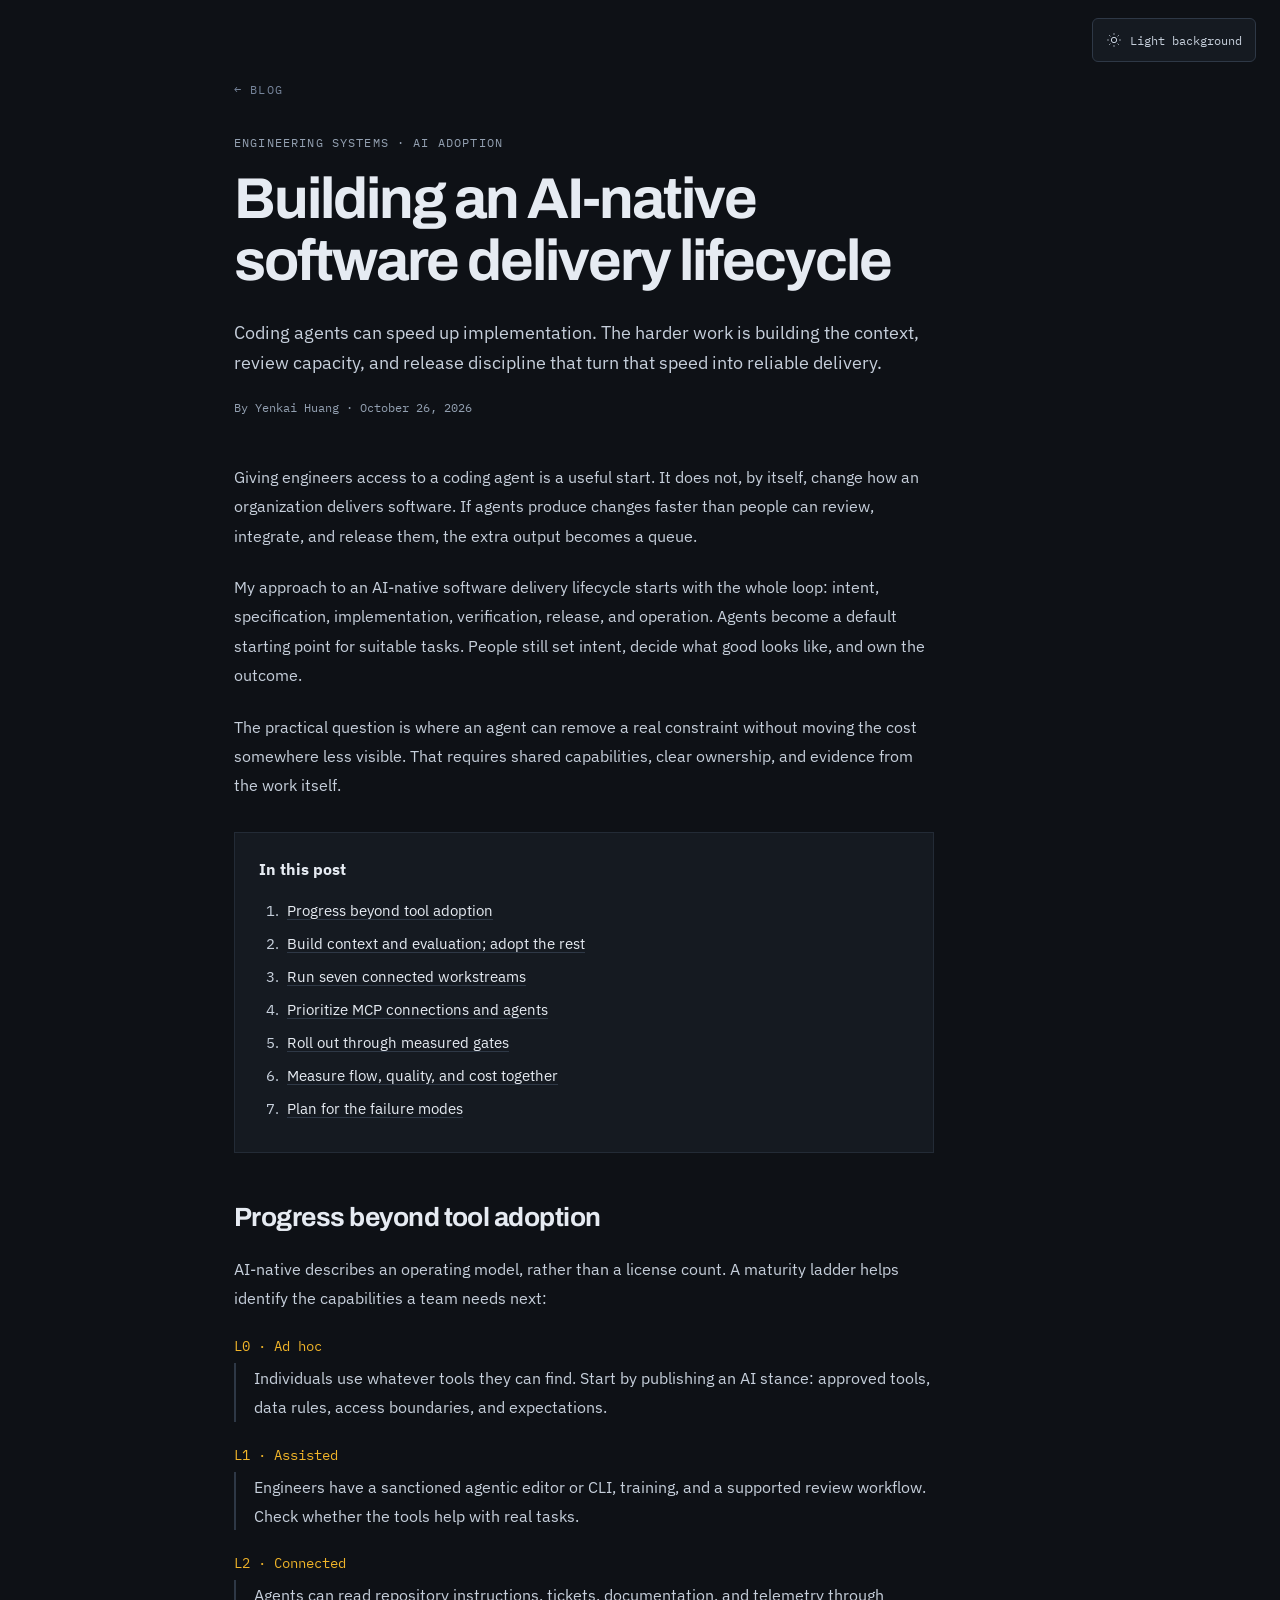
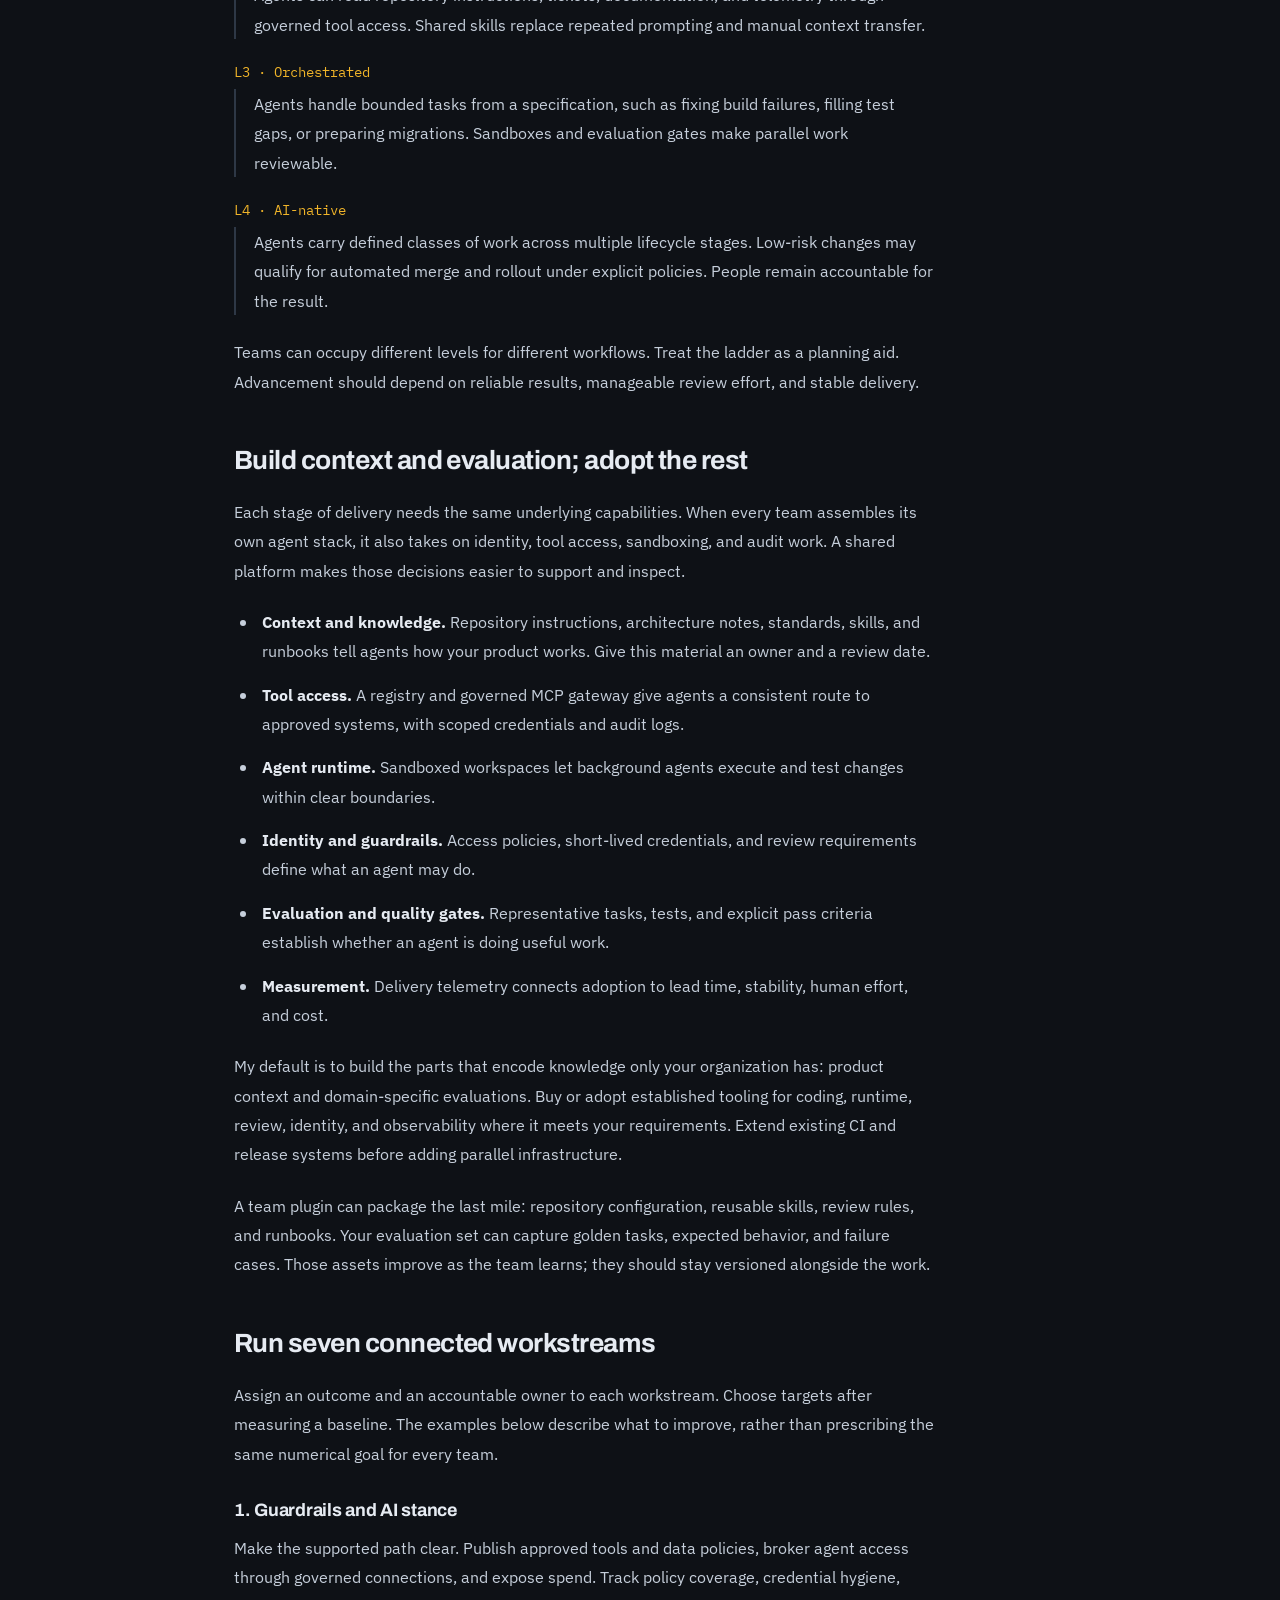
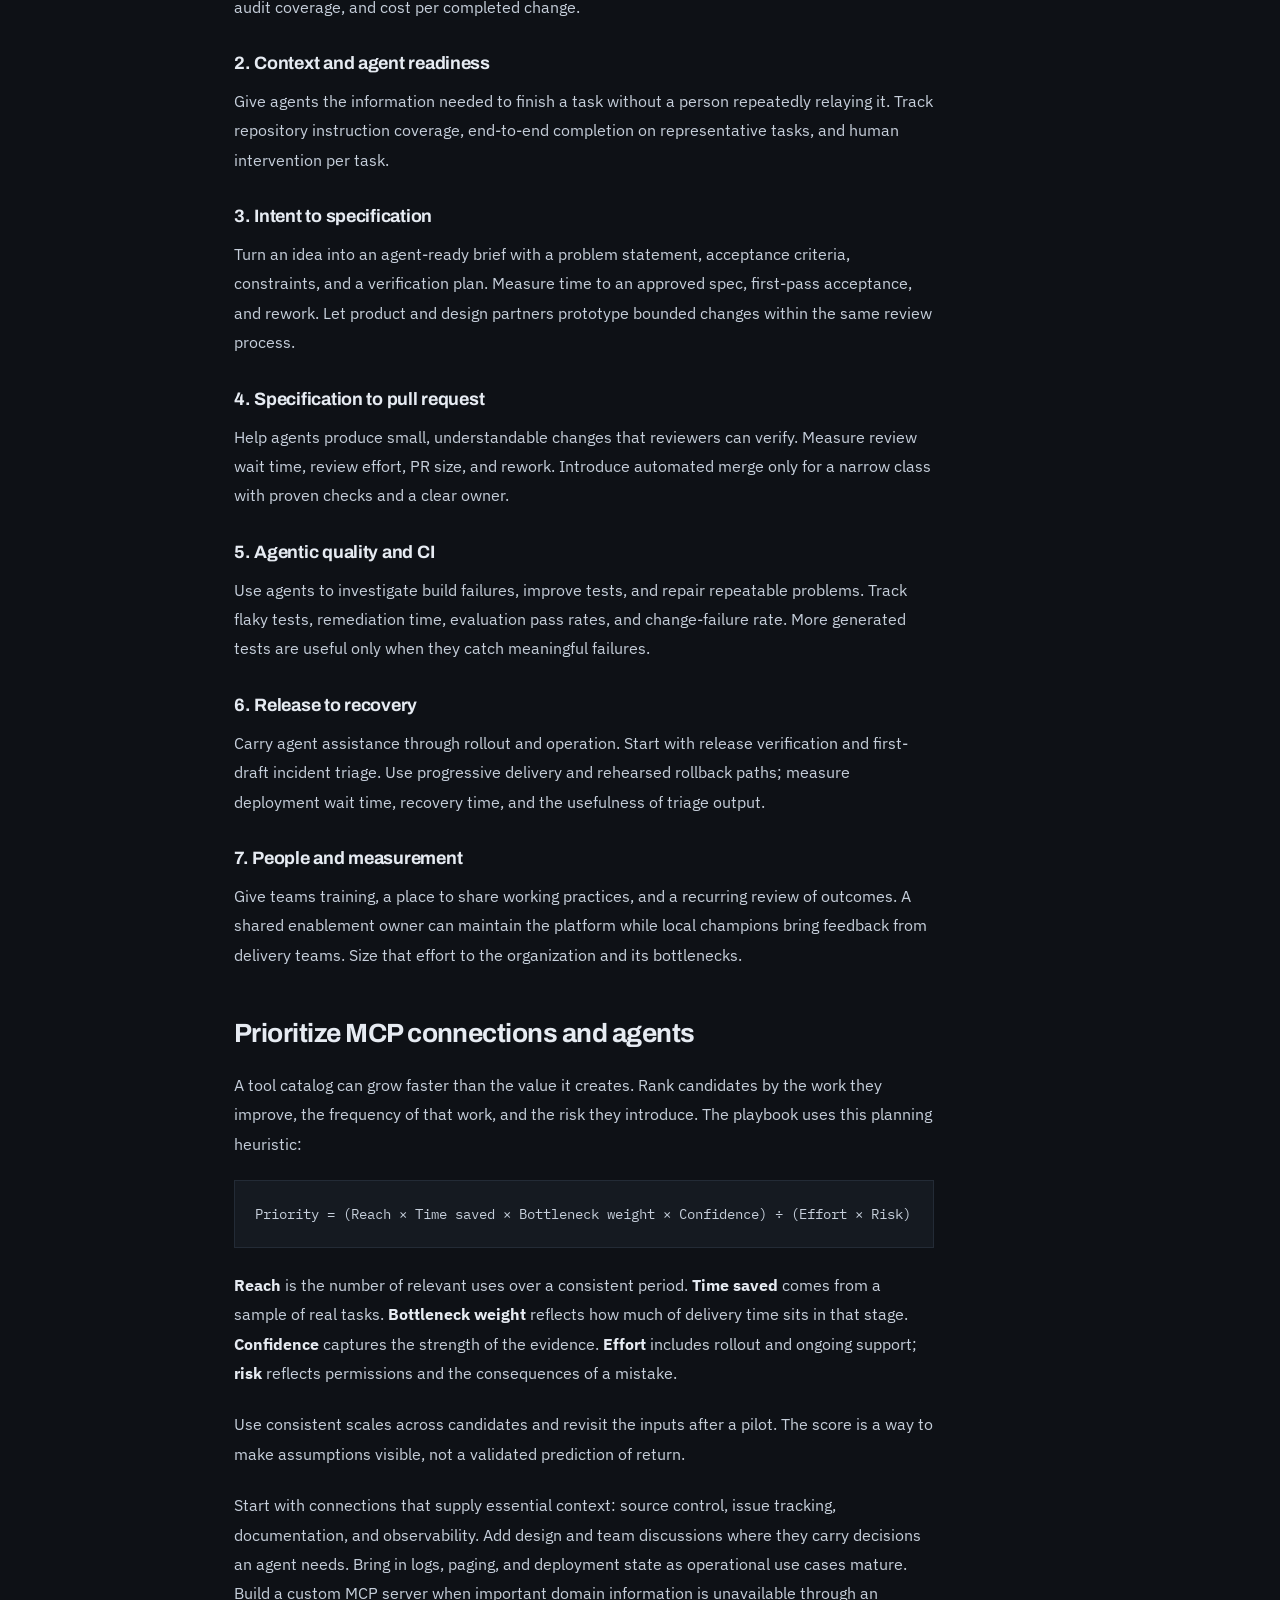
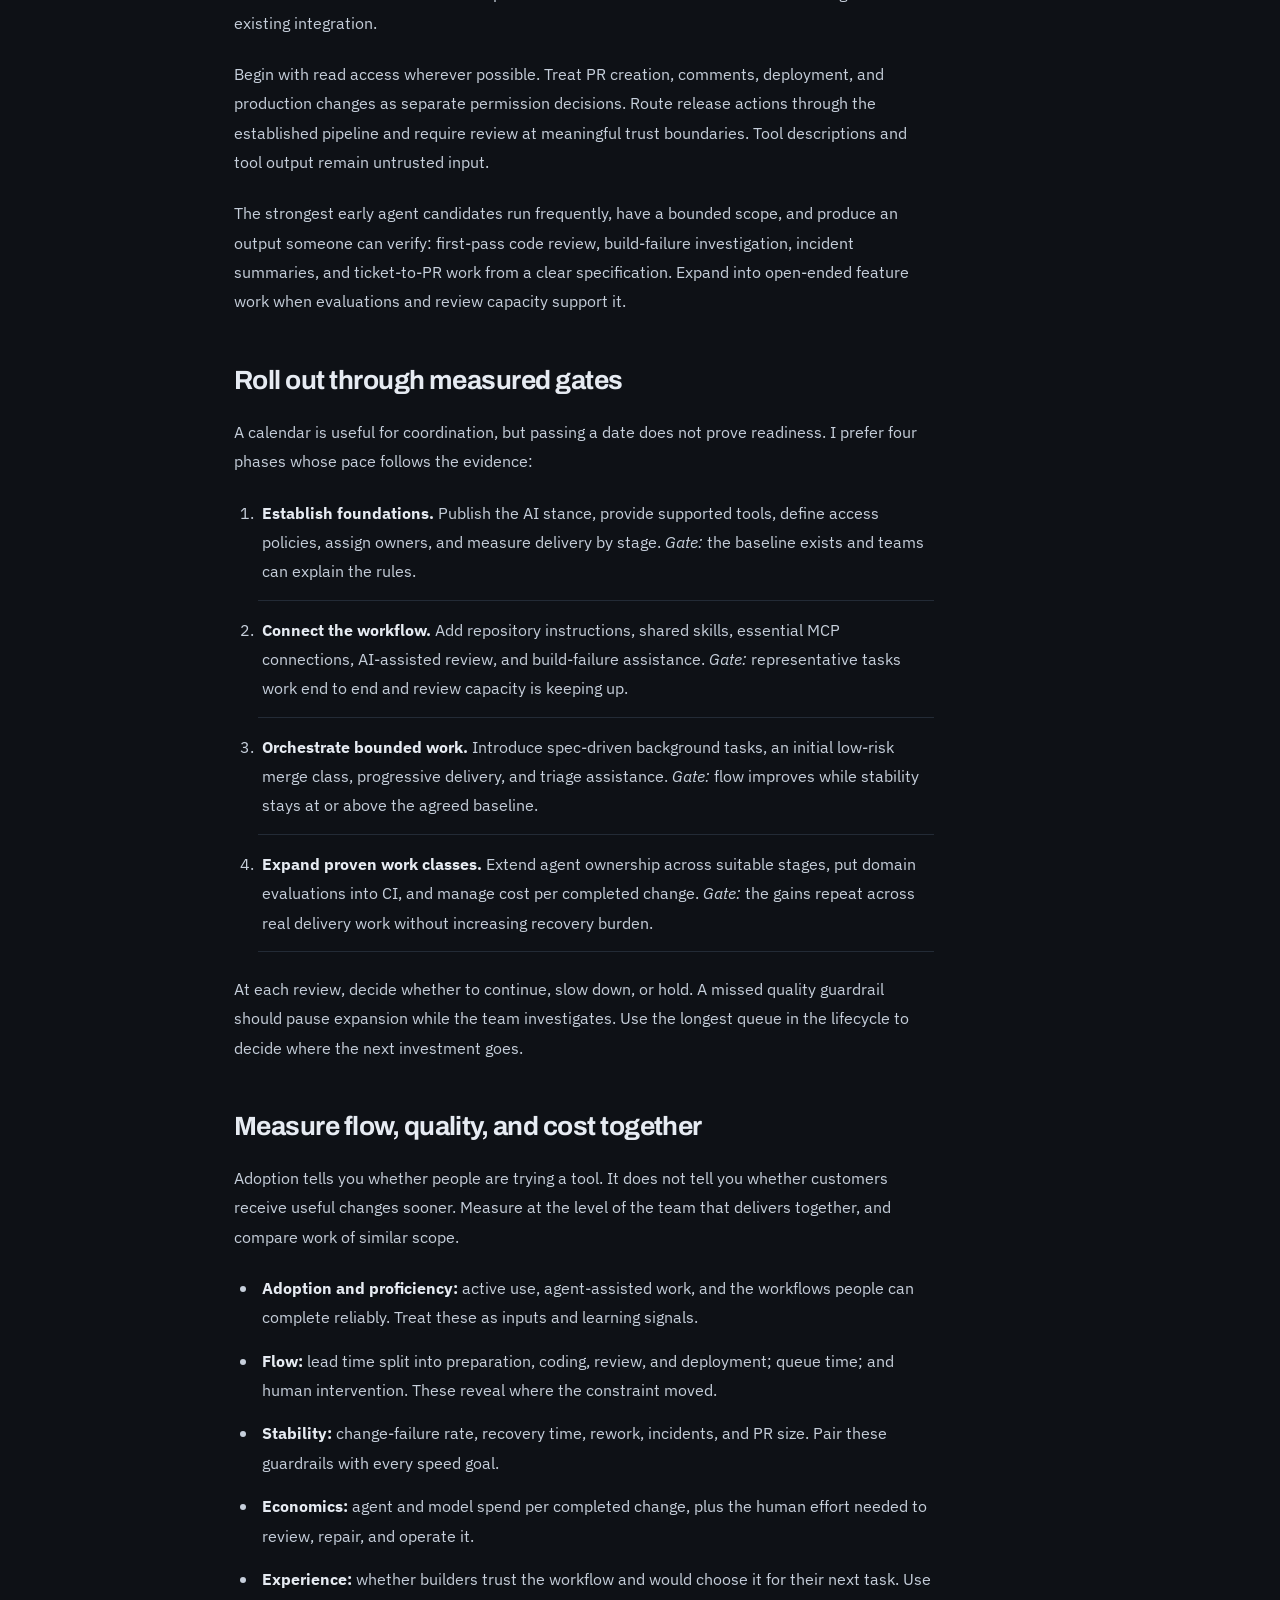
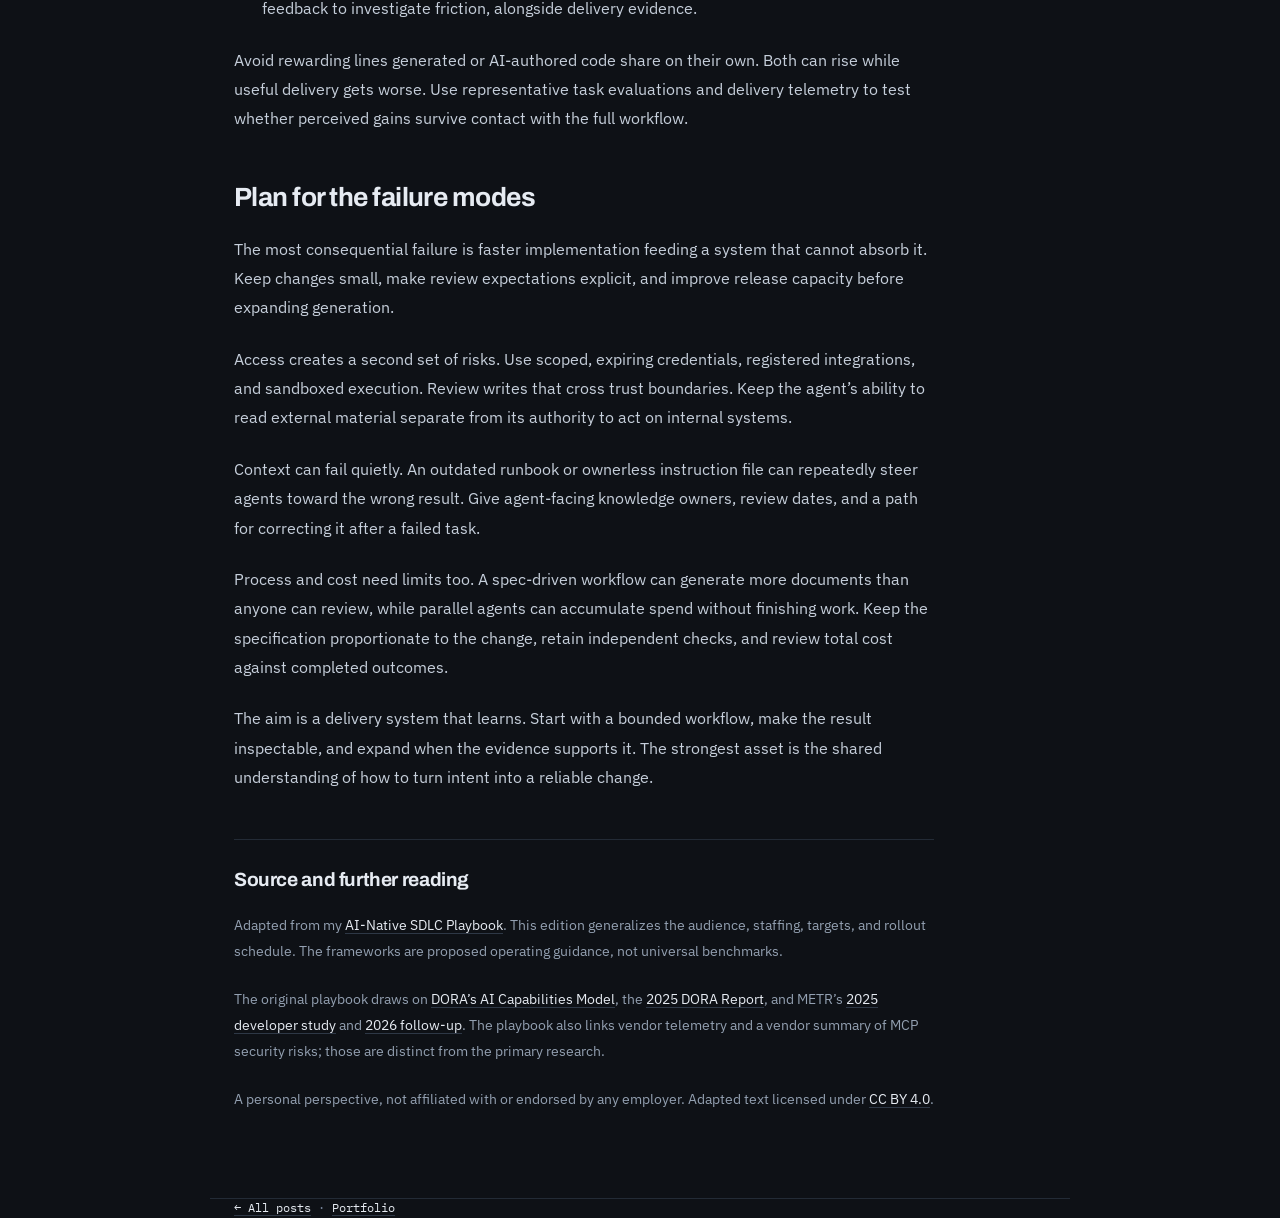
==== blog/ai-native-sdlc.html @ 8f73edbc "Add AI-native SDLC blog post and Blog section" ====
<!DOCTYPE html>
<html lang="en">
<head>
<meta charset="UTF-8">
<meta name="viewport" content="width=device-width, initial-scale=1">
<title>Building an AI-native software delivery lifecycle — Yenkai Huang</title>
<meta name="description" content="A practical approach to AI-native software delivery: shared context, evaluation, governed agent access, and measured rollout across the lifecycle.">
<meta property="og:title" content="Building an AI-native software delivery lifecycle">
<meta property="og:description" content="Build the context, review capacity, and release discipline that turn coding-agent speed into reliable delivery.">
<link rel="preconnect" href="https://fonts.googleapis.com"><link rel="preconnect" href="https://fonts.gstatic.com" crossorigin><link href="https://fonts.googleapis.com/css2?family=Archivo:wght@700;800&family=IBM+Plex+Sans:wght@400;500;600&family=IBM+Plex+Mono:wght@400;500&display=swap" rel="stylesheet">
<style>
:root{
  --ground:#0e1116; --surface:#151a21; --surface-2:#1b212a;
  --rule:#232b36; --rule-2:#2e3846;
  --ink:#e6ebf2; --ink-2:#c6cfdb; --muted:#93a0b1; --faint:#76849a;
  --accent:#f0b429; --accent-dim:#a8791a;
  --maxw:860px;
}
*,*::before,*::after{box-sizing:border-box;margin:0;padding:0}
html{scroll-behavior:smooth;-webkit-text-size-adjust:100%}
body{
  font-family:'IBM Plex Sans',-apple-system,BlinkMacSystemFont,'Segoe UI',Helvetica,Arial,sans-serif;
  background:var(--ground); color:var(--ink-2);
  line-height:1.62; font-size:16px; -webkit-font-smoothing:antialiased;
}
.wrap{max-width:var(--maxw);margin:0 auto;padding:0 24px}
a{color:var(--ink);text-decoration:underline;text-decoration-color:var(--rule-2);text-underline-offset:3px}
a:hover{color:var(--accent);text-decoration-color:var(--accent)}
:focus-visible{outline:2px solid var(--accent);outline-offset:3px;border-radius:2px}
code,pre,.mono{font-family:'IBM Plex Mono',ui-monospace,SFMono-Regular,Menlo,Consolas,monospace}
.sr{position:absolute;width:1px;height:1px;padding:0;margin:-1px;overflow:hidden;clip:rect(0 0 0 0);white-space:nowrap;border:0}

/* ── Hero: one full viewport, centred, canvas behind ── */
.hero{
  position:relative;min-height:100svh;display:flex;flex-direction:column;
  align-items:center;justify-content:center;text-align:center;
  padding:80px 24px 96px;overflow:hidden;
}
#topo{position:absolute;inset:0;width:100%;height:100%;display:block;z-index:0}
.hero-veil{
  position:absolute;inset:0;z-index:1;pointer-events:none;
  background:radial-gradient(ellipse 58% 48% at 50% 44%,
    rgba(14,17,22,.90) 0%, rgba(14,17,22,.62) 52%, rgba(14,17,22,0) 100%);
}
.hero-inner{position:relative;z-index:2;width:100%;max-width:1040px;display:flex;flex-direction:column;align-items:center;gap:0}
.hero-name{
  font-family:'IBM Plex Mono',ui-monospace,monospace;font-size:.82rem;letter-spacing:.24em;
  text-transform:uppercase;color:var(--muted);margin-bottom:22px;
}
.roleline{
  font-family:'Archivo',-apple-system,Helvetica,Arial,sans-serif;
  font-size:clamp(2rem,7.4vw,5rem);font-weight:800;letter-spacing:-.04em;
  line-height:1.0;color:var(--ink);margin-bottom:28px;
  display:grid;grid-template-columns:minmax(0,1fr);perspective:900px;
}
.roleline>.sizer,.roleline>.live{grid-area:1/1}
.roleline>.sizer{visibility:hidden;pointer-events:none}
.roleline>.live{display:flex;flex-wrap:wrap;justify-content:center;align-items:baseline;gap:0 .16em}
.flip{display:inline-block;transform-origin:50% 60%;backface-visibility:hidden}
.flip.out{animation:flipOut .3s cubic-bezier(.55,0,.85,.2) forwards}
.flip.in{animation:flipIn .38s cubic-bezier(.2,.9,.3,1)}
@keyframes flipOut{to{transform:rotateX(-85deg);opacity:0}}
@keyframes flipIn{from{transform:rotateX(80deg);opacity:0}to{transform:none;opacity:1}}
.flip::after{
  content:"";display:inline-block;width:.42em;height:.82em;background:var(--accent);
  margin-left:.14em;transform:translateY(.02em);animation:blink 1.15s steps(1,end) infinite;
}
.roleline>.sizer .flip::after{animation:none}
@keyframes blink{0%,48%{opacity:1}49%,100%{opacity:0}}
.hero-lede{font-size:1.12rem;color:var(--ink-2);max-width:46ch;margin-bottom:34px;text-wrap:balance}
.hero-contact{
  font-family:'IBM Plex Mono',ui-monospace,monospace;font-size:.8rem;color:var(--muted);
  display:flex;flex-wrap:wrap;justify-content:center;gap:6px 16px;
}
.hero-contact a{color:var(--muted);text-decoration-color:var(--rule-2)}
.hero-contact a:hover{color:var(--accent)}
.scrollcue{
  position:absolute;bottom:30px;left:50%;transform:translateX(-50%);z-index:2;
  font-family:'IBM Plex Mono',monospace;font-size:.64rem;letter-spacing:.2em;
  text-transform:uppercase;color:var(--faint);text-decoration:none;
  display:flex;flex-direction:column;align-items:center;gap:7px;
}
.scrollcue:hover{color:var(--accent)}
.scrollcue span{display:block;width:1px;height:26px;background:linear-gradient(var(--rule-2),transparent);animation:cue 2.4s ease-in-out infinite}
@keyframes cue{0%,100%{opacity:.35;transform:scaleY(.7)}50%{opacity:1;transform:scaleY(1)}}

/* ── Orchestrated entrance ── */
@keyframes rise{from{opacity:0;transform:translateY(10px)}to{opacity:1;transform:none}}
@keyframes settle{from{opacity:0}to{opacity:1}}
#topo{animation:settle 1100ms ease-out both}
.hero-inner>*{animation:rise 560ms cubic-bezier(.2,.75,.3,1) both}
.hero-inner>*:nth-child(1){animation-delay:120ms}
.hero-inner>*:nth-child(2){animation-delay:250ms}
.hero-inner>*:nth-child(3){animation-delay:400ms}
.hero-inner>*:nth-child(4){animation-delay:530ms}
.scrollcue{animation:rise 560ms cubic-bezier(.2,.75,.3,1) both;animation-delay:760ms}

/* ── Tabs ── */
.tabbar{position:sticky;top:0;z-index:30;background:var(--ground);border-bottom:1px solid var(--rule)}
.tablist{max-width:var(--maxw);margin:0 auto;padding:0 24px;display:flex;gap:2px;overflow-x:auto;scrollbar-width:none}
.tablist::-webkit-scrollbar{display:none}
.tab{
  appearance:none;background:none;border:0;border-bottom:2px solid transparent;
  font-family:'IBM Plex Mono',ui-monospace,monospace;font-size:.74rem;letter-spacing:.1em;
  text-transform:uppercase;color:var(--faint);padding:16px 13px 13px;cursor:pointer;
  white-space:nowrap;transition:color .15s,border-color .15s;
}
.tab:hover{color:var(--ink-2)}
.tab[aria-selected="true"]{color:var(--ink);border-bottom-color:var(--accent)}

/* ── Panels ── */
.panel{padding:56px 0 112px}
.panel[hidden]{display:none}
.lede{font-size:1.02rem;color:var(--muted);max-width:60ch;margin-bottom:40px}
h2{
  font-family:'IBM Plex Mono',ui-monospace,monospace;font-size:.7rem;letter-spacing:.18em;
  text-transform:uppercase;color:var(--faint);margin:56px 0 20px;padding-bottom:10px;
  border-bottom:1px solid var(--rule);font-weight:500;
}
h2:first-of-type{margin-top:0}
h3{font-family:'Archivo',sans-serif;font-size:1.12rem;font-weight:700;color:var(--ink);letter-spacing:-.015em;margin-bottom:8px;text-wrap:balance}

/* ── Work cards ── */
.cards{display:grid;grid-template-columns:1fr 1fr;gap:1px;background:var(--rule);border:1px solid var(--rule)}
.card{
  display:flex;flex-direction:column;background:var(--surface);padding:26px 24px 22px;
  text-decoration:none;color:inherit;transition:background .18s;
}
.card:hover{background:var(--surface-2);color:inherit}
.card .kicker{
  font-family:'IBM Plex Mono',ui-monospace,monospace;font-size:.65rem;letter-spacing:.16em;
  text-transform:uppercase;color:var(--faint);margin-bottom:12px;
}
.card p{font-size:.93rem;color:var(--muted);margin-bottom:14px}
.card .metric{font-family:'IBM Plex Mono',ui-monospace,monospace;font-size:.75rem;color:var(--ink-2);line-height:1.55;margin-bottom:14px}
.card .metric::before{content:"→ ";color:var(--accent)}
.card .foot{margin-top:auto;display:flex;justify-content:space-between;align-items:flex-end;gap:12px;padding-top:12px}
.more{font-family:'IBM Plex Mono',ui-monospace,monospace;font-size:.7rem;letter-spacing:.1em;text-transform:uppercase;color:var(--accent);flex:none}
.tags{display:flex;flex-wrap:wrap;gap:5px}
.tag{font-family:'IBM Plex Mono',ui-monospace,monospace;background:var(--surface-2);border:1px solid var(--rule-2);color:var(--muted);font-size:.65rem;padding:2px 8px}

/* ── Domain rows ── */
.domaincards{display:flex;flex-direction:column;border-top:1px solid var(--rule)}
.dcard{
  display:flex;justify-content:space-between;align-items:center;gap:20px;
  border-bottom:1px solid var(--rule);padding:22px 4px;text-decoration:none;color:inherit;
  transition:padding-left .18s,background .18s;
}
.dcard:hover{padding-left:12px;background:var(--surface);color:inherit}
.dcard p{font-size:.9rem;color:var(--muted);margin-top:5px}
.dcard .arrow{color:var(--accent);font-size:1.05rem;flex:none}

/* ── Earlier ── */
.earlier{padding-left:18px;border-left:1px solid var(--rule-2);margin-bottom:22px}
.earlier .role{font-weight:600;color:var(--ink);font-size:.98rem}
.earlier .meta{font-family:'IBM Plex Mono',ui-monospace,monospace;font-size:.71rem;color:var(--faint);letter-spacing:.08em;margin:3px 0 8px}
.earlier p{font-size:.91rem;color:var(--muted)}

/* ── Tables ── */
table{width:100%;border-collapse:collapse;font-size:.9rem;margin-bottom:8px}
th{
  text-align:left;font-family:'IBM Plex Mono',ui-monospace,monospace;font-size:.65rem;letter-spacing:.14em;
  text-transform:uppercase;color:var(--faint);padding:0 14px 10px 0;border-bottom:1px solid var(--rule-2);font-weight:500;
}
td{padding:12px 14px 12px 0;border-bottom:1px solid var(--rule);vertical-align:top;color:var(--muted)}
td:first-child{color:var(--ink);font-weight:500;white-space:nowrap}
.scroller{overflow-x:auto;margin-bottom:28px}
.depth{font-family:'IBM Plex Mono',ui-monospace,monospace;font-size:.63rem;letter-spacing:.1em;text-transform:uppercase;padding:2px 7px;white-space:nowrap}
.d-expert{background:var(--accent);color:var(--ground);font-weight:500}
.d-practiced{background:var(--surface-2);color:var(--ink-2);border:1px solid var(--rule-2)}
.d-familiar{background:transparent;color:var(--faint);border:1px solid var(--rule)}

.rubric{display:grid;grid-template-columns:repeat(3,1fr);gap:1px;background:var(--rule);border:1px solid var(--rule);margin-bottom:36px}
.rubric div{background:var(--surface);padding:18px}
.rubric strong{font-family:'IBM Plex Mono',ui-monospace,monospace;font-size:.7rem;letter-spacing:.12em;text-transform:uppercase;color:var(--accent)}
.rubric p{font-size:.85rem;color:var(--muted);margin-top:8px}

/* ── For Agents ── */
.callout{background:var(--surface);border:1px solid var(--rule);padding:24px;margin-bottom:30px}
.callout p{font-size:.95rem;color:var(--muted)}
.filelink{
  display:inline-flex;align-items:center;gap:9px;margin-top:16px;background:var(--accent);color:var(--ground);
  padding:10px 17px;font-family:'IBM Plex Mono',ui-monospace,monospace;font-size:.76rem;font-weight:500;text-decoration:none;
}
.filelink:hover{background:var(--ink);color:var(--ground)}
.diagram{background:var(--surface);border:1px solid var(--rule);padding:24px 18px;margin-bottom:30px;overflow-x:auto}
.diagram svg{display:block;width:100%;min-width:560px;height:auto}
.decision{margin-bottom:24px}
.decision p{font-size:.93rem;color:var(--muted)}
pre{background:var(--surface);border:1px solid var(--rule);color:var(--ink-2);padding:18px 20px;overflow-x:auto;font-size:.79rem;line-height:1.65;margin-bottom:12px}
.note{font-size:.87rem;color:var(--muted);margin-bottom:28px;max-width:62ch}

/* ── About ── */
.about{display:flex;flex-direction:column;gap:18px}
.about p{font-size:1rem;color:var(--ink-2);max-width:62ch}
.edu{margin-bottom:17px}
.edu .school{font-weight:600;color:var(--ink);font-size:.99rem}
.edu .detail{font-size:.86rem;color:var(--muted)}
.community{display:flex;flex-direction:column;gap:8px}
.community li{font-size:.93rem;color:var(--muted);list-style:none;padding-left:20px;position:relative}
.community li::before{content:"·";position:absolute;left:5px;color:var(--accent);font-weight:700}

/* ── Detail pages ── */
.backlink{font-family:'IBM Plex Mono',ui-monospace,monospace;font-size:.72rem;letter-spacing:.1em;text-transform:uppercase;color:var(--faint);text-decoration:none;display:inline-block;margin-bottom:34px}
.backlink:hover{color:var(--accent)}
.detail-head{padding:60px 0 10px}
.detail-head h1{font-family:'Archivo',sans-serif;font-size:clamp(1.9rem,5vw,2.8rem);font-weight:800;letter-spacing:-.035em;line-height:1.07;color:var(--ink);margin-bottom:16px;max-width:19ch;text-wrap:balance}
.detail-metric{font-family:'IBM Plex Mono',ui-monospace,monospace;font-size:.83rem;color:var(--ink-2);border-top:1px solid var(--rule);padding-top:16px;margin-top:20px;max-width:60ch}
.detail-metric::before{content:"→ ";color:var(--accent)}
.detail-body{padding:20px 0 104px}
.detail-body section{margin-bottom:38px}
.detail-body h2{border:0;margin:0 0 12px;padding:0}
.detail-body p{font-size:1.01rem;color:var(--ink-2);max-width:64ch}
.nextprev{border-top:1px solid var(--rule);padding-top:24px;display:flex;flex-wrap:wrap;gap:10px}
.nextprev a{font-family:'IBM Plex Mono',ui-monospace,monospace;font-size:.74rem;text-decoration:none;border:1px solid var(--rule-2);padding:10px 14px;color:var(--muted)}
.nextprev a:hover{border-color:var(--accent);color:var(--accent)}

footer{border-top:1px solid var(--rule);padding:28px 0 48px;font-family:'IBM Plex Mono',ui-monospace,monospace;font-size:.72rem;color:var(--faint)}

@media (max-width:700px){
  .hero{padding:72px 20px 88px}
  .cards{grid-template-columns:1fr}
  .rubric{grid-template-columns:1fr}
  .panel{padding:40px 0 80px}
}
@media (prefers-reduced-motion:reduce){
  *{transition:none!important;animation:none!important;scroll-behavior:auto!important}
  /* The entrance animates opacity 0 -> 1 with fill-mode both. Killing the
     animation without this would leave the whole hero invisible. */
  #topo,.hero-inner>*,.scrollcue{opacity:1!important;transform:none!important}
}
</style>
<link rel="stylesheet" href="../theme.css">
<script src="../theme.js"></script>
<link rel="stylesheet" href="blog.css">
<meta property="og:type" content="article">
</head>
<body>
<main class="wrap post">
<article>
<header class="post-header">
  <a class="backlink" href="../index.html#blog">&larr; Blog</a>
  <p class="post-kicker">Engineering systems · AI adoption</p>
  <h1>Building an AI-native software delivery lifecycle</h1>
  <p class="post-deck">Coding agents can speed up implementation. The harder work is building the context, review capacity, and release discipline that turn that speed into reliable delivery.</p>
  <p class="post-meta">By Yenkai Huang · <time datetime="2026-10-26">October 26, 2026</time></p>
</header>
<div class="post-body">
  <p>Giving engineers access to a coding agent is a useful start. It does not, by itself, change how an organization delivers software. If agents produce changes faster than people can review, integrate, and release them, the extra output becomes a queue.</p>
  <p>My approach to an AI-native software delivery lifecycle starts with the whole loop: intent, specification, implementation, verification, release, and operation. Agents become a default starting point for suitable tasks. People still set intent, decide what good looks like, and own the outcome.</p>
  <p>The practical question is where an agent can remove a real constraint without moving the cost somewhere less visible. That requires shared capabilities, clear ownership, and evidence from the work itself.</p>
  <nav class="post-toc" aria-label="In this post"><strong>In this post</strong><ol>
    <li><a href="#maturity">Progress beyond tool adoption</a></li>
    <li><a href="#capabilities">Build context and evaluation; adopt the rest</a></li>
    <li><a href="#workstreams">Run seven connected workstreams</a></li>
    <li><a href="#priorities">Prioritize MCP connections and agents</a></li>
    <li><a href="#rollout">Roll out through measured gates</a></li>
    <li><a href="#measurement">Measure flow, quality, and cost together</a></li>
    <li><a href="#risks">Plan for the failure modes</a></li>
  </ol></nav>

  <section id="maturity"><h2>Progress beyond tool adoption</h2>
  <p>AI-native describes an operating model, rather than a license count. A maturity ladder helps identify the capabilities a team needs next:</p>
  <dl class="post-ladder">
    <dt>L0 · Ad hoc</dt><dd>Individuals use whatever tools they can find. Start by publishing an AI stance: approved tools, data rules, access boundaries, and expectations.</dd>
    <dt>L1 · Assisted</dt><dd>Engineers have a sanctioned agentic editor or CLI, training, and a supported review workflow. Check whether the tools help with real tasks.</dd>
    <dt>L2 · Connected</dt><dd>Agents can read repository instructions, tickets, documentation, and telemetry through governed tool access. Shared skills replace repeated prompting and manual context transfer.</dd>
    <dt>L3 · Orchestrated</dt><dd>Agents handle bounded tasks from a specification, such as fixing build failures, filling test gaps, or preparing migrations. Sandboxes and evaluation gates make parallel work reviewable.</dd>
    <dt>L4 · AI-native</dt><dd>Agents carry defined classes of work across multiple lifecycle stages. Low-risk changes may qualify for automated merge and rollout under explicit policies. People remain accountable for the result.</dd>
  </dl>
  <p>Teams can occupy different levels for different workflows. Treat the ladder as a planning aid. Advancement should depend on reliable results, manageable review effort, and stable delivery.</p>
  </section>

  <section id="capabilities"><h2>Build context and evaluation; adopt the rest</h2>
  <p>Each stage of delivery needs the same underlying capabilities. When every team assembles its own agent stack, it also takes on identity, tool access, sandboxing, and audit work. A shared platform makes those decisions easier to support and inspect.</p>
  <ul>
    <li><strong>Context and knowledge.</strong> Repository instructions, architecture notes, standards, skills, and runbooks tell agents how your product works. Give this material an owner and a review date.</li>
    <li><strong>Tool access.</strong> A registry and governed MCP gateway give agents a consistent route to approved systems, with scoped credentials and audit logs.</li>
    <li><strong>Agent runtime.</strong> Sandboxed workspaces let background agents execute and test changes within clear boundaries.</li>
    <li><strong>Identity and guardrails.</strong> Access policies, short-lived credentials, and review requirements define what an agent may do.</li>
    <li><strong>Evaluation and quality gates.</strong> Representative tasks, tests, and explicit pass criteria establish whether an agent is doing useful work.</li>
    <li><strong>Measurement.</strong> Delivery telemetry connects adoption to lead time, stability, human effort, and cost.</li>
  </ul>
  <p>My default is to build the parts that encode knowledge only your organization has: product context and domain-specific evaluations. Buy or adopt established tooling for coding, runtime, review, identity, and observability where it meets your requirements. Extend existing CI and release systems before adding parallel infrastructure.</p>
  <p>A team plugin can package the last mile: repository configuration, reusable skills, review rules, and runbooks. Your evaluation set can capture golden tasks, expected behavior, and failure cases. Those assets improve as the team learns; they should stay versioned alongside the work.</p>
  </section>

  <section id="workstreams"><h2>Run seven connected workstreams</h2>
  <p>Assign an outcome and an accountable owner to each workstream. Choose targets after measuring a baseline. The examples below describe what to improve, rather than prescribing the same numerical goal for every team.</p>
  <h3>1. Guardrails and AI stance</h3><p>Make the supported path clear. Publish approved tools and data policies, broker agent access through governed connections, and expose spend. Track policy coverage, credential hygiene, audit coverage, and cost per completed change.</p>
  <h3>2. Context and agent readiness</h3><p>Give agents the information needed to finish a task without a person repeatedly relaying it. Track repository instruction coverage, end-to-end completion on representative tasks, and human intervention per task.</p>
  <h3>3. Intent to specification</h3><p>Turn an idea into an agent-ready brief with a problem statement, acceptance criteria, constraints, and a verification plan. Measure time to an approved spec, first-pass acceptance, and rework. Let product and design partners prototype bounded changes within the same review process.</p>
  <h3>4. Specification to pull request</h3><p>Help agents produce small, understandable changes that reviewers can verify. Measure review wait time, review effort, PR size, and rework. Introduce automated merge only for a narrow class with proven checks and a clear owner.</p>
  <h3>5. Agentic quality and CI</h3><p>Use agents to investigate build failures, improve tests, and repair repeatable problems. Track flaky tests, remediation time, evaluation pass rates, and change-failure rate. More generated tests are useful only when they catch meaningful failures.</p>
  <h3>6. Release to recovery</h3><p>Carry agent assistance through rollout and operation. Start with release verification and first-draft incident triage. Use progressive delivery and rehearsed rollback paths; measure deployment wait time, recovery time, and the usefulness of triage output.</p>
  <h3>7. People and measurement</h3><p>Give teams training, a place to share working practices, and a recurring review of outcomes. A shared enablement owner can maintain the platform while local champions bring feedback from delivery teams. Size that effort to the organization and its bottlenecks.</p>
  </section>

  <section id="priorities"><h2>Prioritize MCP connections and agents</h2>
  <p>A tool catalog can grow faster than the value it creates. Rank candidates by the work they improve, the frequency of that work, and the risk they introduce. The playbook uses this planning heuristic:</p>
  <div class="post-formula" aria-label="Priority formula">Priority = (Reach × Time saved × Bottleneck weight × Confidence) ÷ (Effort × Risk)</div>
  <p><strong>Reach</strong> is the number of relevant uses over a consistent period. <strong>Time saved</strong> comes from a sample of real tasks. <strong>Bottleneck weight</strong> reflects how much of delivery time sits in that stage. <strong>Confidence</strong> captures the strength of the evidence. <strong>Effort</strong> includes rollout and ongoing support; <strong>risk</strong> reflects permissions and the consequences of a mistake.</p>
  <p>Use consistent scales across candidates and revisit the inputs after a pilot. The score is a way to make assumptions visible, not a validated prediction of return.</p>
  <p>Start with connections that supply essential context: source control, issue tracking, documentation, and observability. Add design and team discussions where they carry decisions an agent needs. Bring in logs, paging, and deployment state as operational use cases mature. Build a custom MCP server when important domain information is unavailable through an existing integration.</p>
  <p>Begin with read access wherever possible. Treat PR creation, comments, deployment, and production changes as separate permission decisions. Route release actions through the established pipeline and require review at meaningful trust boundaries. Tool descriptions and tool output remain untrusted input.</p>
  <p>The strongest early agent candidates run frequently, have a bounded scope, and produce an output someone can verify: first-pass code review, build-failure investigation, incident summaries, and ticket-to-PR work from a clear specification. Expand into open-ended feature work when evaluations and review capacity support it.</p>
  </section>

  <section id="rollout"><h2>Roll out through measured gates</h2>
  <p>A calendar is useful for coordination, but passing a date does not prove readiness. I prefer four phases whose pace follows the evidence:</p>
  <ol class="post-phases">
    <li><strong>Establish foundations.</strong> Publish the AI stance, provide supported tools, define access policies, assign owners, and measure delivery by stage. <em>Gate:</em> the baseline exists and teams can explain the rules.</li>
    <li><strong>Connect the workflow.</strong> Add repository instructions, shared skills, essential MCP connections, AI-assisted review, and build-failure assistance. <em>Gate:</em> representative tasks work end to end and review capacity is keeping up.</li>
    <li><strong>Orchestrate bounded work.</strong> Introduce spec-driven background tasks, an initial low-risk merge class, progressive delivery, and triage assistance. <em>Gate:</em> flow improves while stability stays at or above the agreed baseline.</li>
    <li><strong>Expand proven work classes.</strong> Extend agent ownership across suitable stages, put domain evaluations into CI, and manage cost per completed change. <em>Gate:</em> the gains repeat across real delivery work without increasing recovery burden.</li>
  </ol>
  <p>At each review, decide whether to continue, slow down, or hold. A missed quality guardrail should pause expansion while the team investigates. Use the longest queue in the lifecycle to decide where the next investment goes.</p>
  </section>

  <section id="measurement"><h2>Measure flow, quality, and cost together</h2>
  <p>Adoption tells you whether people are trying a tool. It does not tell you whether customers receive useful changes sooner. Measure at the level of the team that delivers together, and compare work of similar scope.</p>
  <ul>
    <li><strong>Adoption and proficiency:</strong> active use, agent-assisted work, and the workflows people can complete reliably. Treat these as inputs and learning signals.</li>
    <li><strong>Flow:</strong> lead time split into preparation, coding, review, and deployment; queue time; and human intervention. These reveal where the constraint moved.</li>
    <li><strong>Stability:</strong> change-failure rate, recovery time, rework, incidents, and PR size. Pair these guardrails with every speed goal.</li>
    <li><strong>Economics:</strong> agent and model spend per completed change, plus the human effort needed to review, repair, and operate it.</li>
    <li><strong>Experience:</strong> whether builders trust the workflow and would choose it for their next task. Use feedback to investigate friction, alongside delivery evidence.</li>
  </ul>
  <p>Avoid rewarding lines generated or AI-authored code share on their own. Both can rise while useful delivery gets worse. Use representative task evaluations and delivery telemetry to test whether perceived gains survive contact with the full workflow.</p>
  </section>

  <section id="risks"><h2>Plan for the failure modes</h2>
  <p>The most consequential failure is faster implementation feeding a system that cannot absorb it. Keep changes small, make review expectations explicit, and improve release capacity before expanding generation.</p>
  <p>Access creates a second set of risks. Use scoped, expiring credentials, registered integrations, and sandboxed execution. Review writes that cross trust boundaries. Keep the agent’s ability to read external material separate from its authority to act on internal systems.</p>
  <p>Context can fail quietly. An outdated runbook or ownerless instruction file can repeatedly steer agents toward the wrong result. Give agent-facing knowledge owners, review dates, and a path for correcting it after a failed task.</p>
  <p>Process and cost need limits too. A spec-driven workflow can generate more documents than anyone can review, while parallel agents can accumulate spend without finishing work. Keep the specification proportionate to the change, retain independent checks, and review total cost against completed outcomes.</p>
  <p>The aim is a delivery system that learns. Start with a bounded workflow, make the result inspectable, and expand when the evidence supports it. The strongest asset is the shared understanding of how to turn intent into a reliable change.</p>
  </section>

  <aside class="post-sources" aria-labelledby="sources"><h2 id="sources">Source and further reading</h2>
  <p>Adapted from my <a href="https://yanksc.github.io/ai-native-sdlc-playbook/">AI-Native SDLC Playbook</a>. This edition generalizes the audience, staffing, targets, and rollout schedule. The frameworks are proposed operating guidance, not universal benchmarks.</p>
  <p>The original playbook draws on <a href="https://cloud.google.com/blog/products/ai-machine-learning/introducing-doras-inaugural-ai-capabilities-model">DORA’s AI Capabilities Model</a>, the <a href="https://cloud.google.com/blog/products/ai-machine-learning/announcing-the-2025-dora-report">2025 DORA Report</a>, and METR’s <a href="https://metr.org/blog/2025-07-10-early-2025-ai-experienced-os-dev-study/">2025 developer study</a> and <a href="https://metr.org/blog/2026-02-24-uplift-update/">2026 follow-up</a>. The playbook also links vendor telemetry and a vendor summary of MCP security risks; those are distinct from the primary research.</p>
  <p>A personal perspective, not affiliated with or endorsed by any employer. Adapted text licensed under <a href="https://creativecommons.org/licenses/by/4.0/">CC BY 4.0</a>.</p>
  </aside>
</div>
</article>

</main>
<footer class="wrap"><a href="../index.html#blog">&larr; All posts</a> · <a href="../index.html#work">Portfolio</a></footer>
</body>
</html>
---- theme.css ----
:root{color-scheme:dark}
:root[data-theme="light"]{
  color-scheme:light;
  --ground:#faf9f6; --surface:#ffffff; --surface-2:#f0eee8;
  --rule:#dedbd3; --rule-2:#c4bfb4;
  --ink:#202832; --ink-2:#384351; --muted:#526071; --faint:#626d7a;
  --accent:#946000; --accent-dim:#754b00;
}
:root[data-theme="light"] .hero-veil{
  background:radial-gradient(ellipse 58% 48% at 50% 44%,
    rgba(250,249,246,.90) 0%,rgba(250,249,246,.62) 52%,rgba(250,249,246,0) 100%);
}
:root[data-theme="light"] .contact-status.err{color:#b3342d}
.theme-toggle{
  position:absolute;top:18px;right:24px;z-index:40;
  display:inline-flex;align-items:center;gap:8px;min-height:44px;
  padding:9px 13px;border:1px solid var(--rule-2);border-radius:6px;
  background:var(--surface);color:var(--ink-2);cursor:pointer;
  font-family:'IBM Plex Mono',ui-monospace,monospace;font-size:.72rem;
}
.theme-toggle:hover{border-color:var(--accent);color:var(--accent)}
.theme-toggle svg{width:16px;height:16px;fill:none;stroke:currentColor;stroke-width:1.5}
.theme-toggle:focus-visible{outline:2px solid var(--accent);outline-offset:3px}
@media(max-width:700px){.theme-toggle{top:12px;right:16px}}
---- blog/blog.css ----
.post{max-width:860px;padding-top:76px;padding-bottom:64px}
.post-header{max-width:740px;margin-bottom:44px}
.post-kicker,.post-meta{font-family:'IBM Plex Mono',monospace;font-size:.72rem;color:var(--muted)}
.post-kicker{letter-spacing:.1em;text-transform:uppercase;margin-bottom:16px}
.post-header h1{font-family:'Archivo',sans-serif;color:var(--ink);font-size:clamp(2.1rem,5.8vw,3.6rem);line-height:1.08;letter-spacing:-.035em;text-wrap:balance;margin-bottom:24px}
.post-deck{font-size:1.15rem;line-height:1.65;color:var(--ink-2);margin-bottom:22px}
.post-body{max-width:700px}
.post-body p,.post-body ul,.post-body ol,.post-body dl{margin-bottom:22px}
.post-body p,.post-body li,.post-body dd{font-size:1.02rem;line-height:1.8}
.post-body h2{font-family:'Archivo',sans-serif;font-size:1.65rem;line-height:1.25;letter-spacing:-.02em;text-transform:none;color:var(--ink);border:0;margin:0 0 20px;padding:0;font-weight:700}
.post-body section{margin:48px 0;scroll-margin-top:24px}
.post-body h3{margin:28px 0 8px;font-size:1.12rem}
.post-body ul,.post-body ol{padding-left:24px}
.post-body li{margin-bottom:14px;padding-left:4px}
.post-body strong{color:var(--ink)}
.post-toc{border:1px solid var(--rule);background:var(--surface);padding:24px;margin:32px 0}
.post-toc>strong{display:block;margin-bottom:14px}
.post-toc ol{margin:0}
.post-toc li{font-size:.94rem;margin-bottom:6px}
.post-ladder dt{font-family:'IBM Plex Mono',monospace;font-size:.85rem;color:var(--accent);margin:22px 0 6px}
.post-ladder dd{padding-left:18px;border-left:2px solid var(--rule-2)}
.post-formula{font-family:'IBM Plex Mono',monospace;font-size:.9rem;line-height:1.8;background:var(--surface);border:1px solid var(--rule);padding:20px;margin-bottom:22px;overflow-wrap:anywhere}
.post-phases li{padding-bottom:14px;border-bottom:1px solid var(--rule)}
.post-sources{border-top:1px solid var(--rule);padding-top:28px;margin-top:48px}
.post-sources p{font-size:.9rem;color:var(--muted)}
.post-sources h2{font-size:1.2rem}
@media(max-width:700px){.post{padding-top:76px}.post-toc{padding:18px}.post-deck{font-size:1.05rem}}
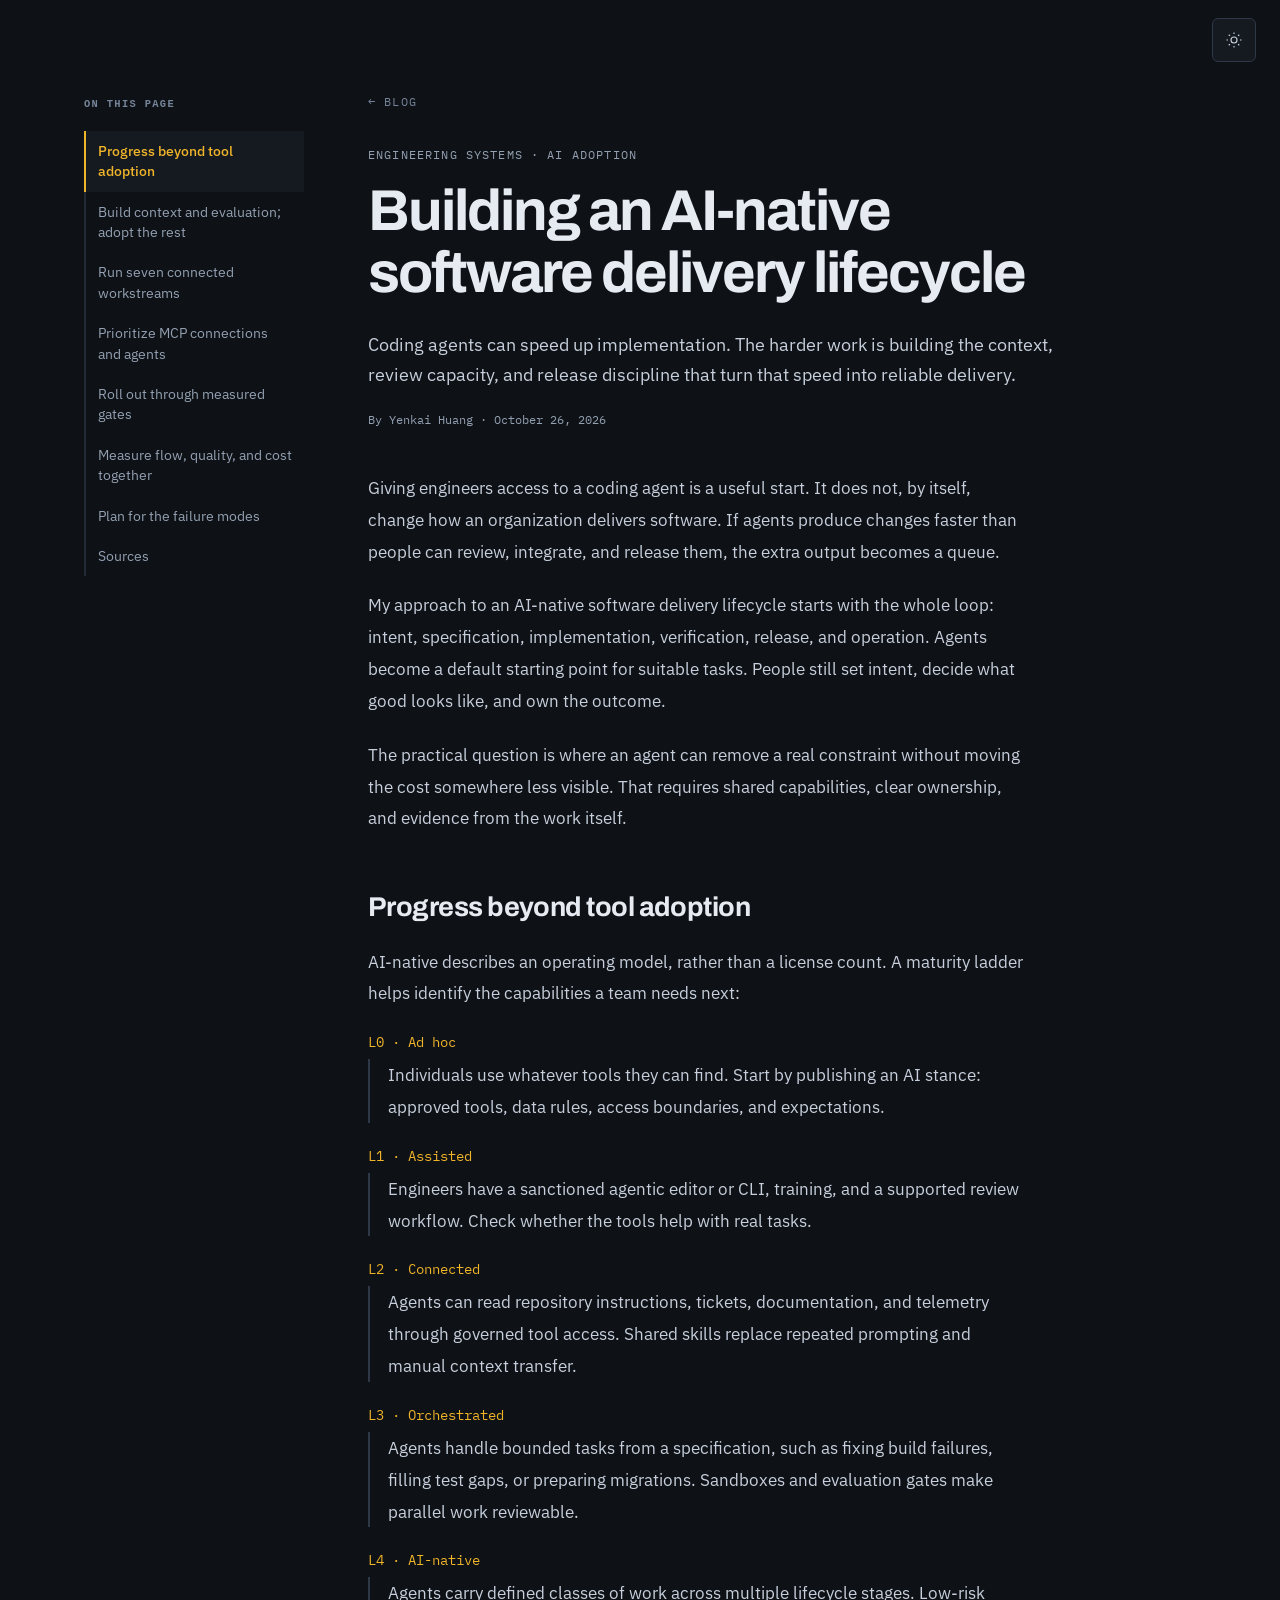
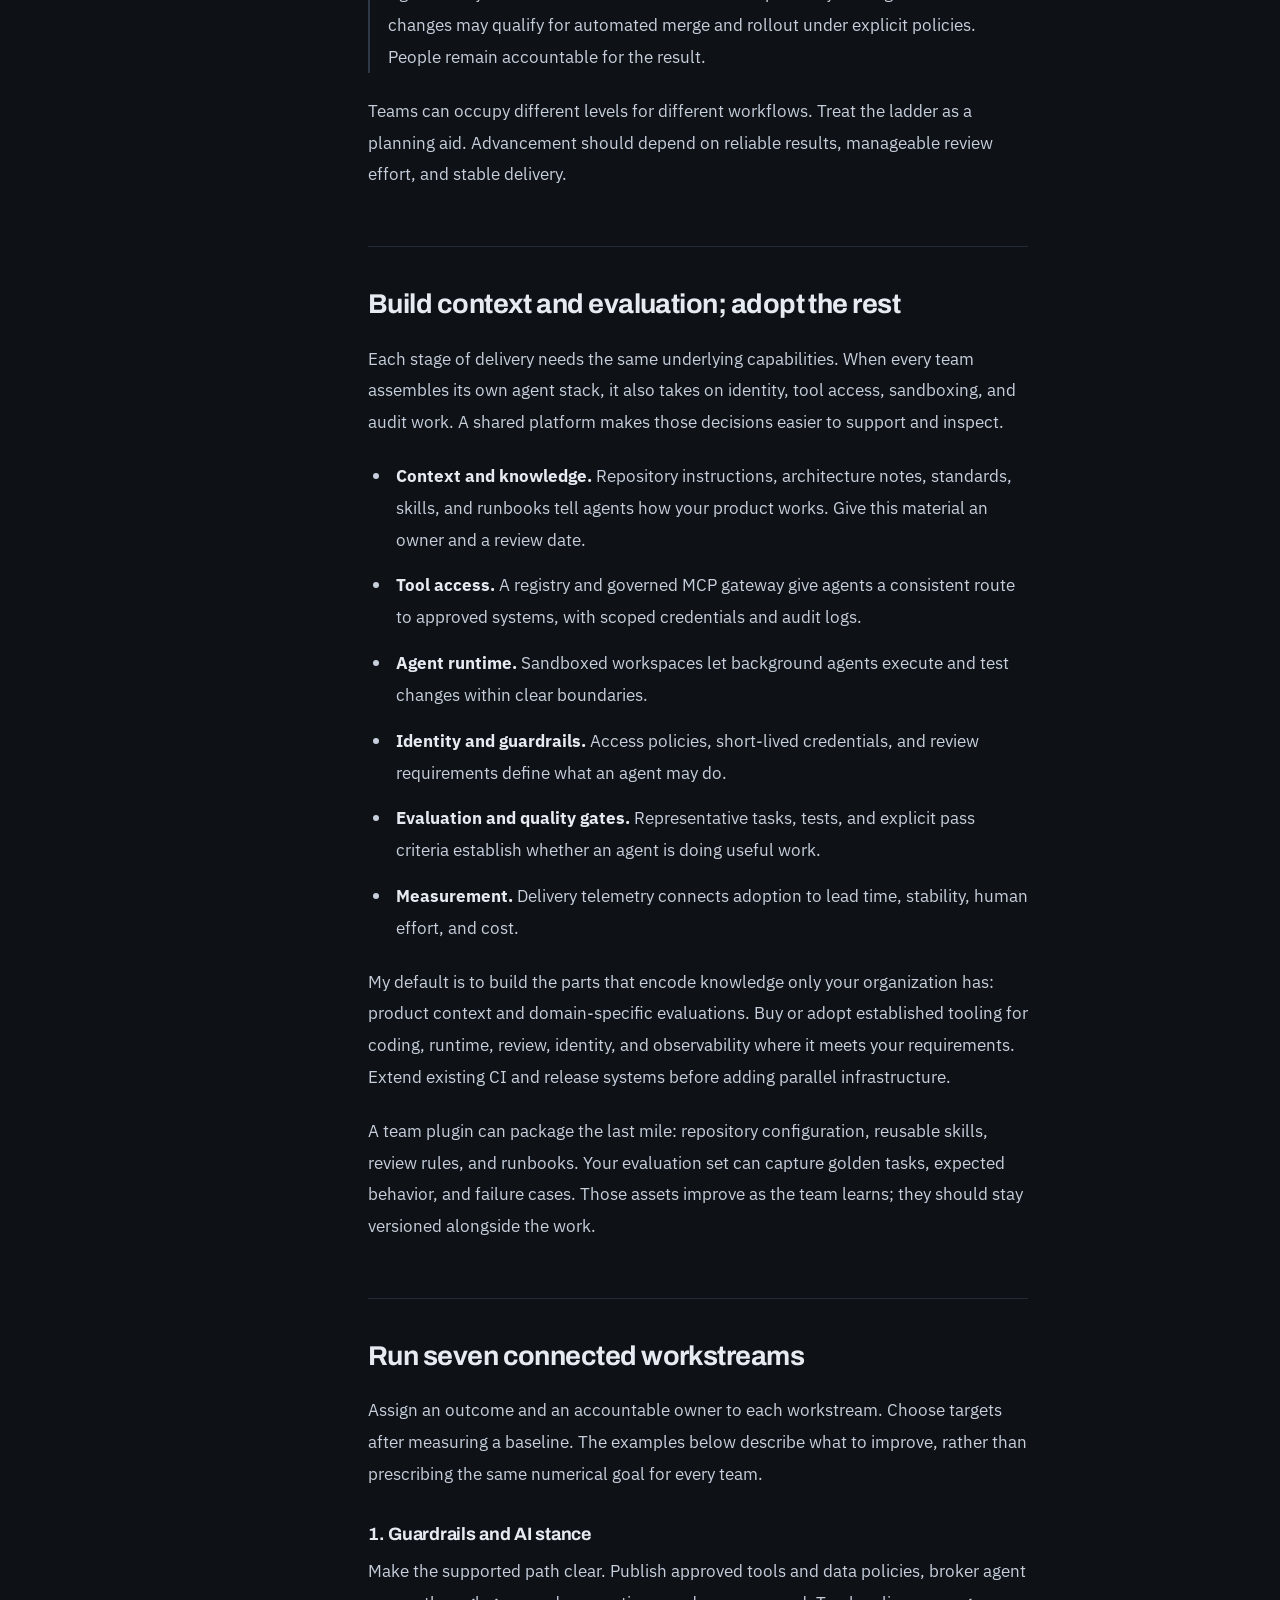
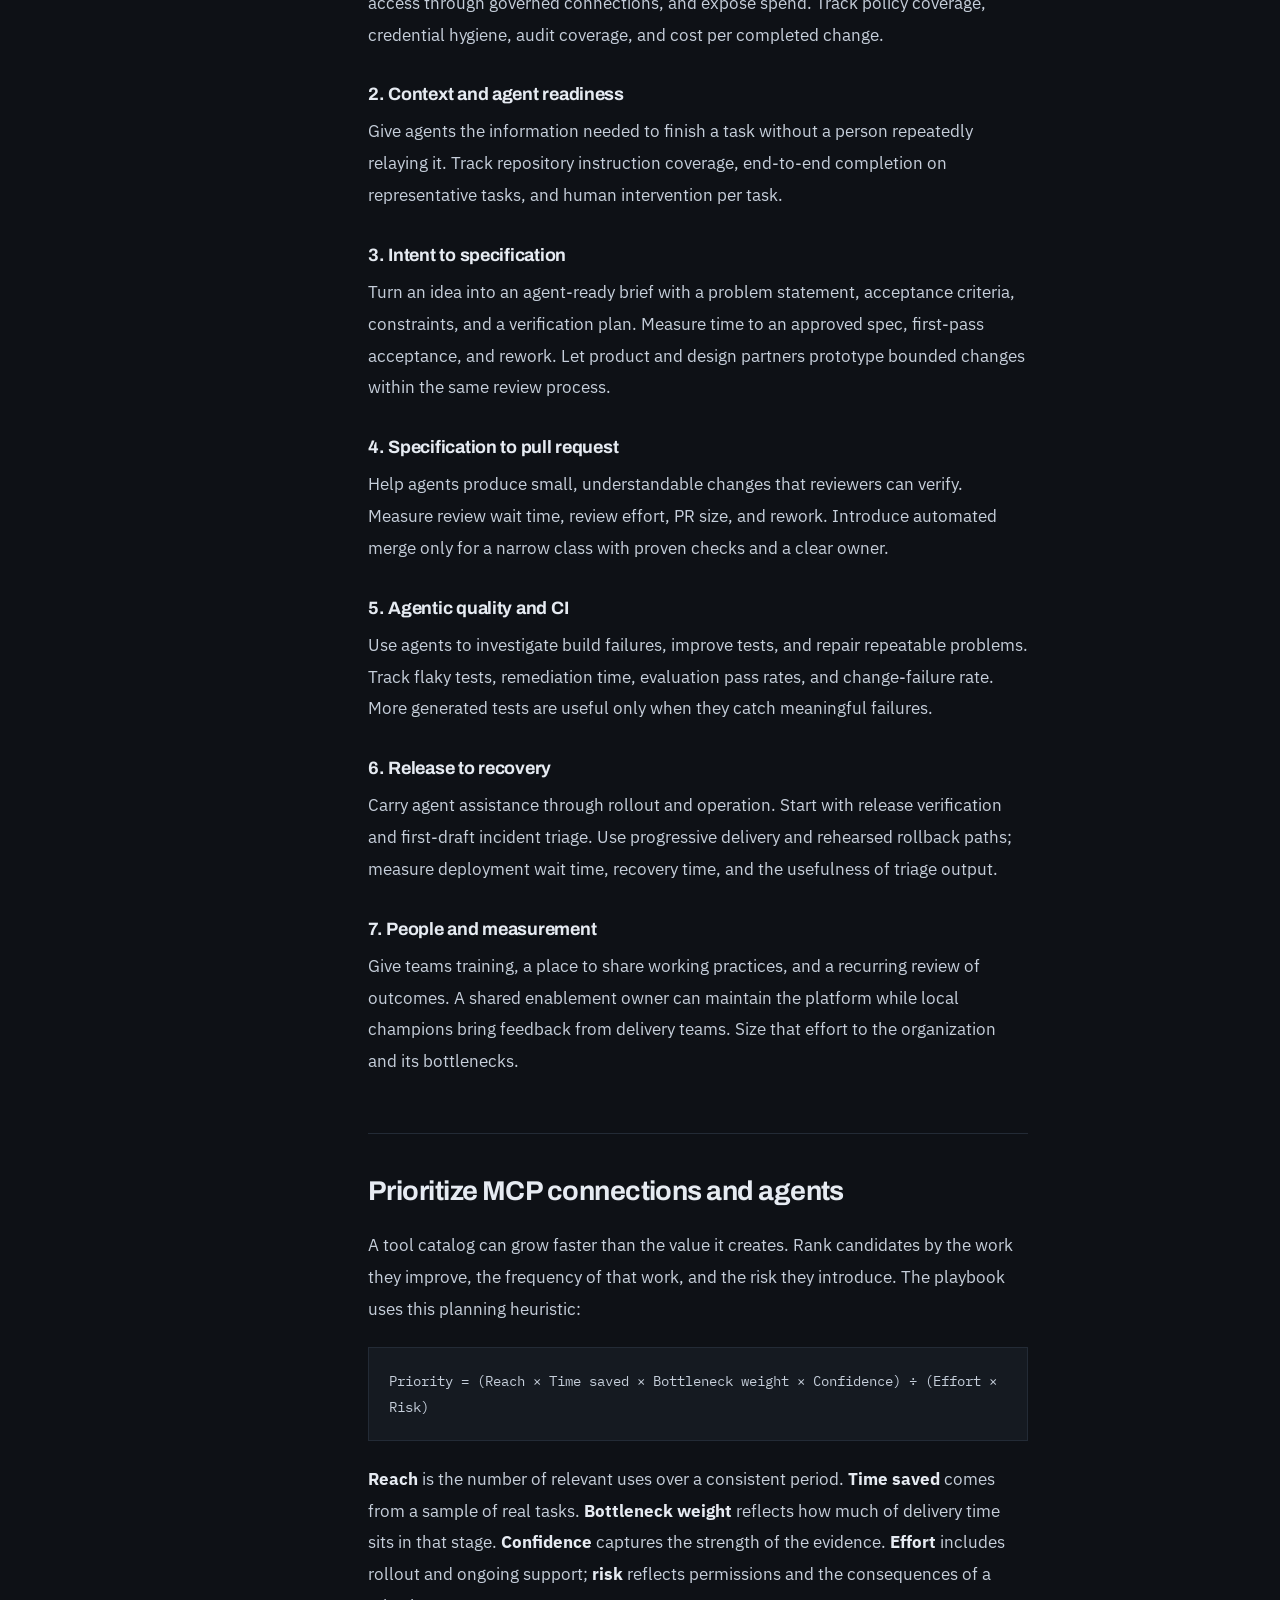
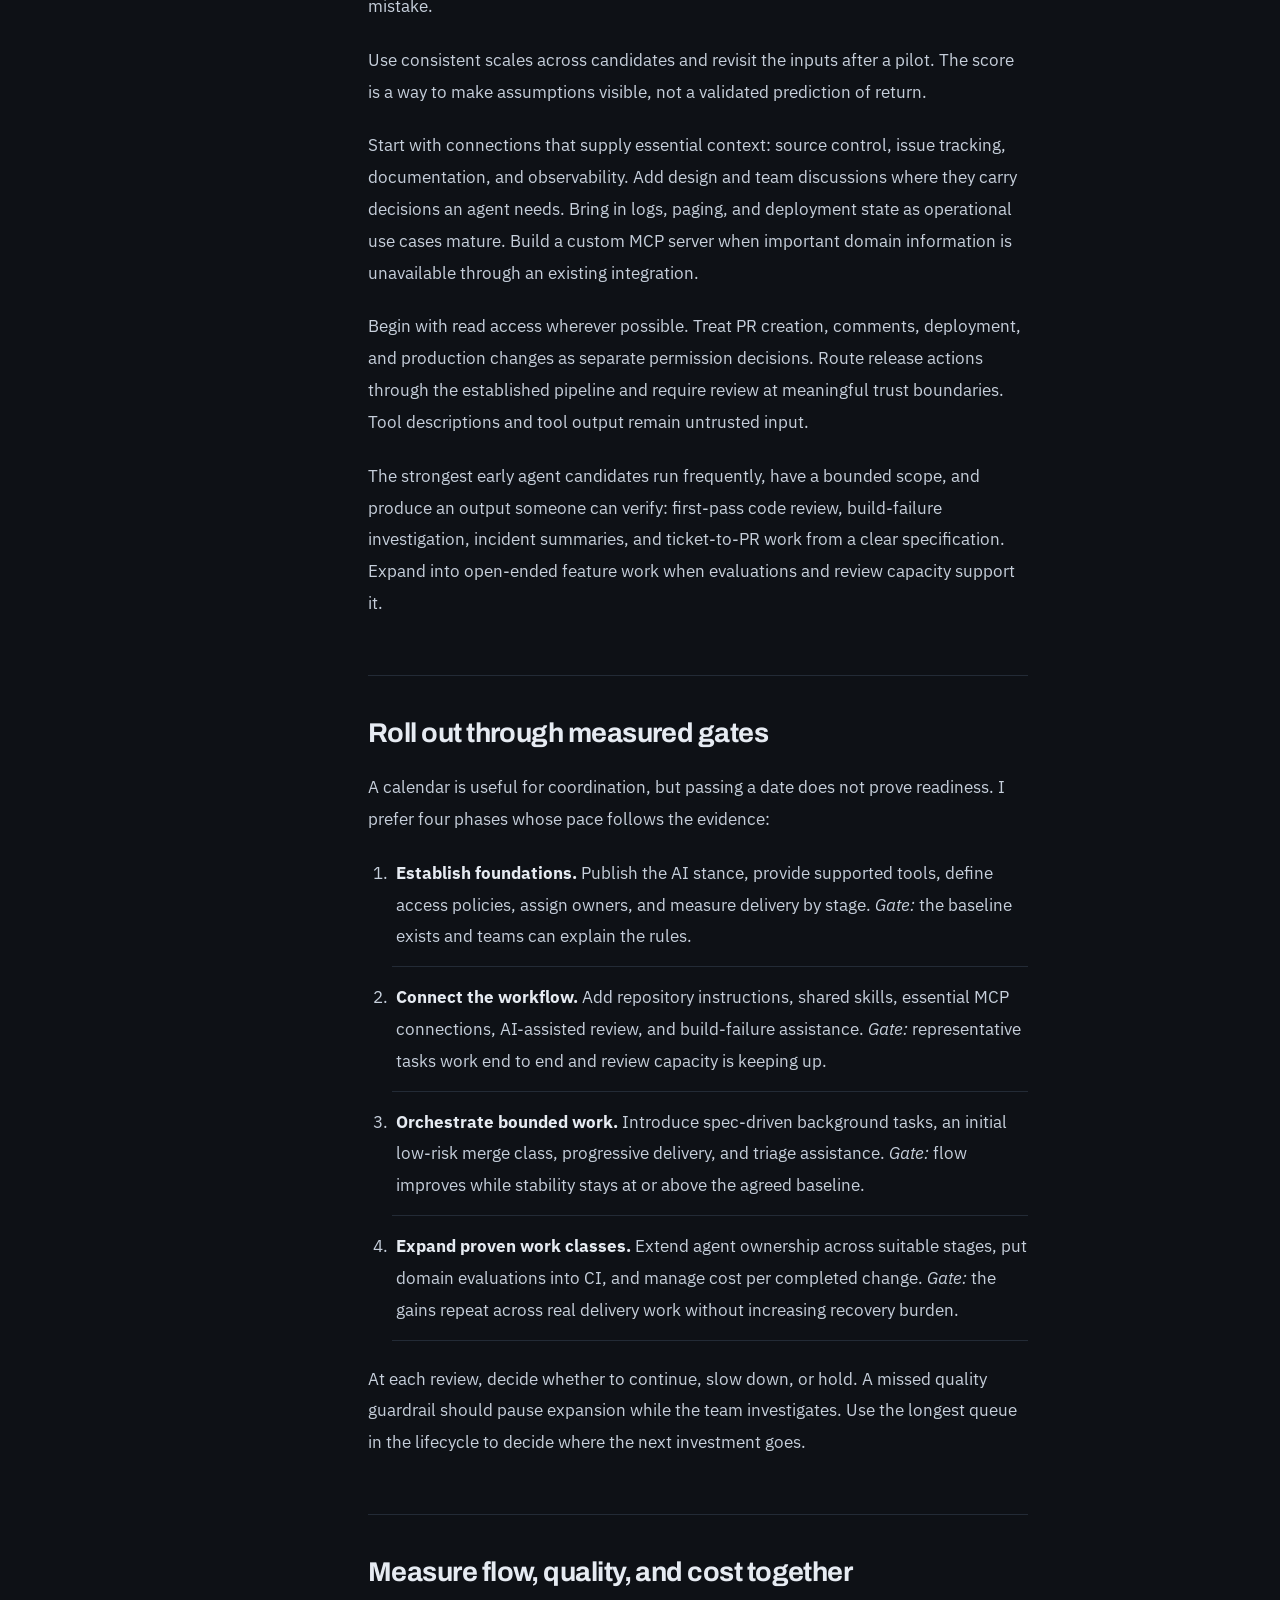
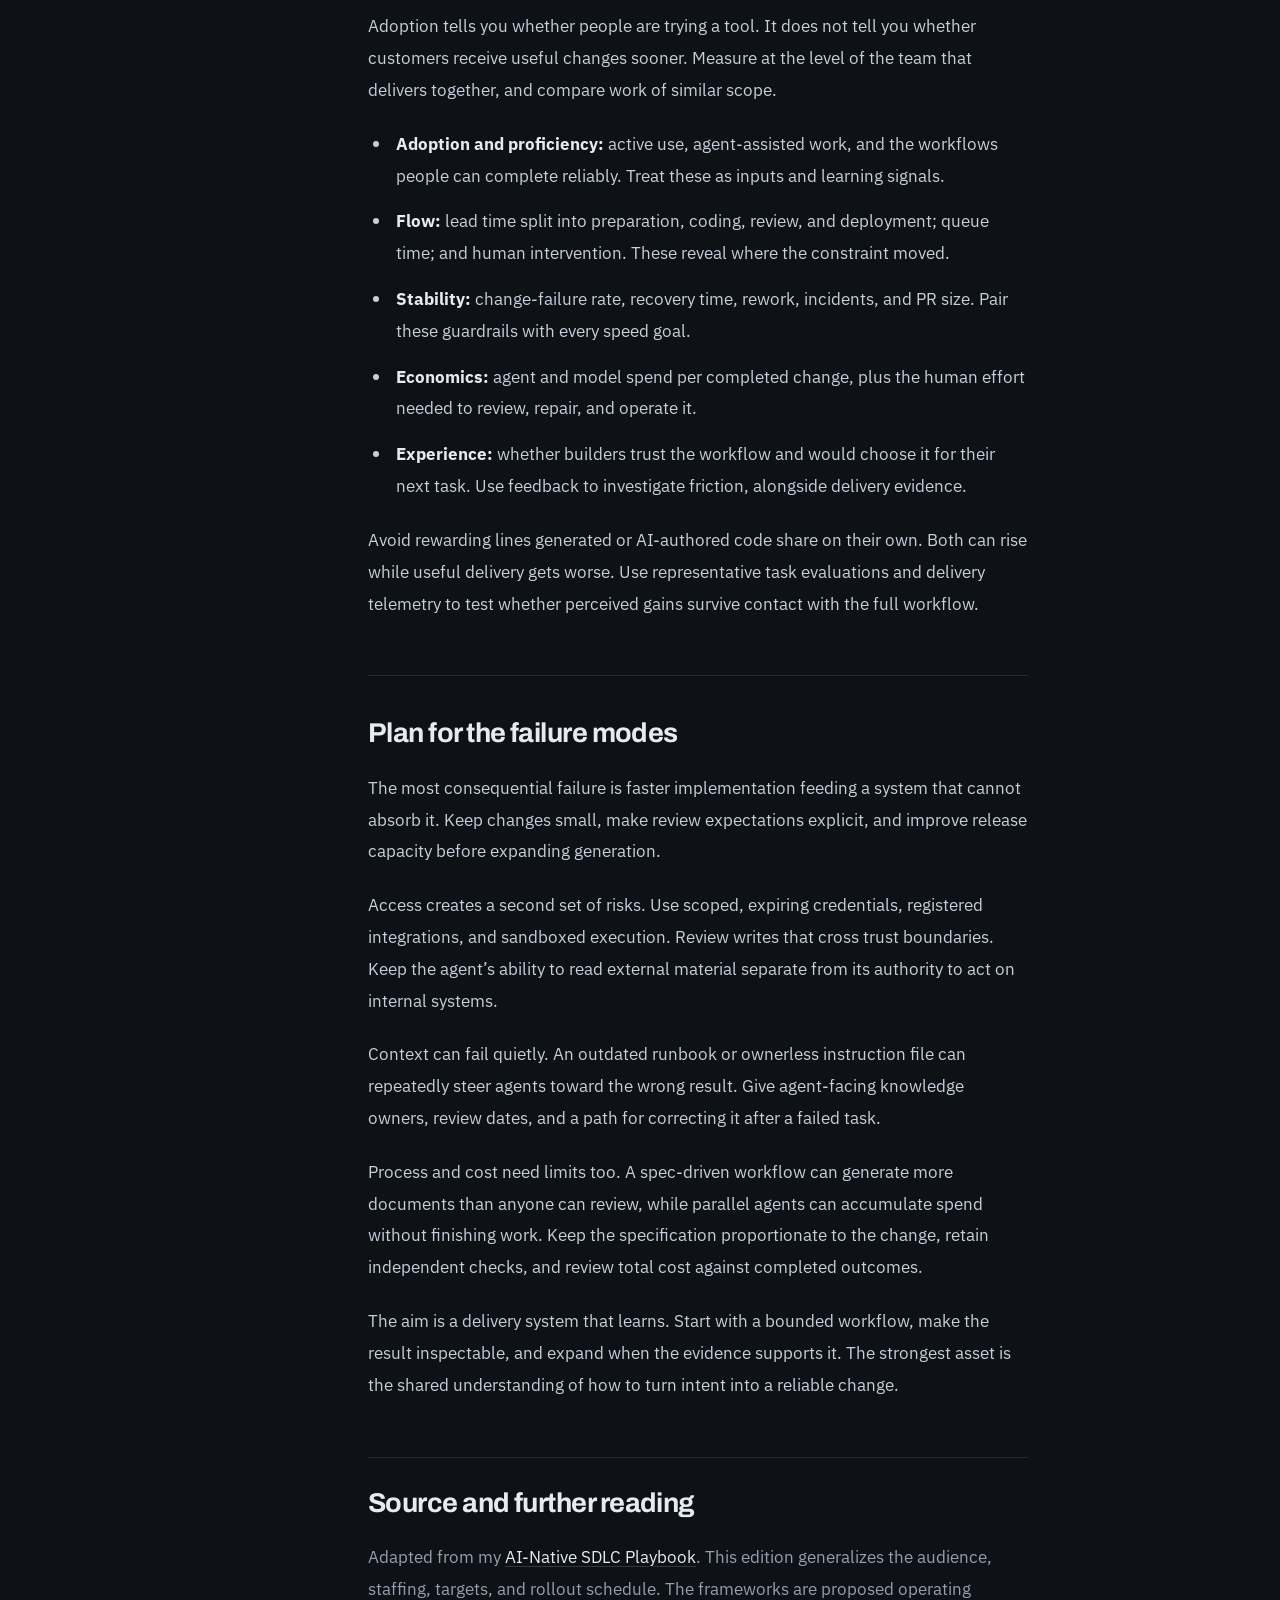
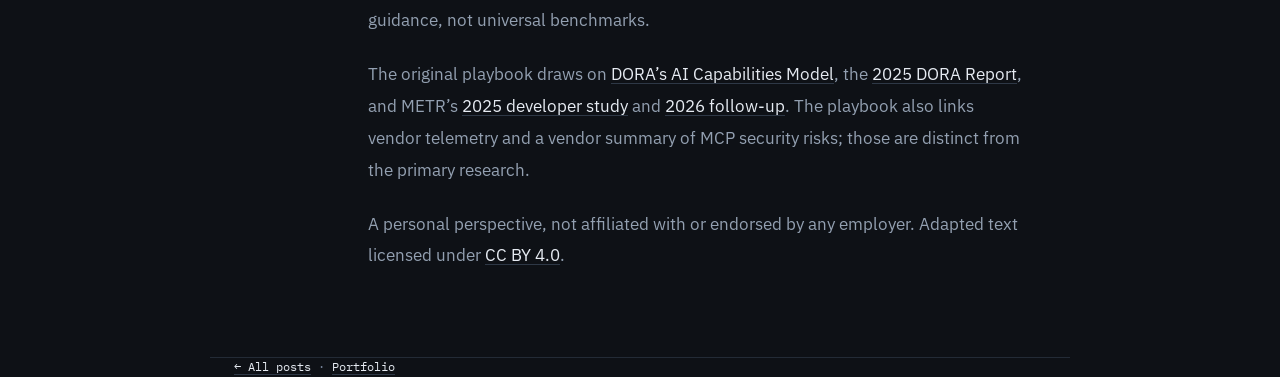
==== commit edd1345e: "Add sticky article agendas and improve blog readability" ====
--- a/blog/ai-native-sdlc.html
+++ b/blog/ai-native-sdlc.html
@@ -237,6 +237,15 @@
 </head>
 <body>
 <main class="wrap post">
+<aside class="post-agenda">  <nav class="post-toc" aria-label="On this page"><strong>On this page</strong><ol>
+    <li><a href="#maturity">Progress beyond tool adoption</a></li>
+    <li><a href="#capabilities">Build context and evaluation; adopt the rest</a></li>
+    <li><a href="#workstreams">Run seven connected workstreams</a></li>
+    <li><a href="#priorities">Prioritize MCP connections and agents</a></li>
+    <li><a href="#rollout">Roll out through measured gates</a></li>
+    <li><a href="#measurement">Measure flow, quality, and cost together</a></li>
+    <li><a href="#risks">Plan for the failure modes</a></li>
+  <li><a href="#sources">Sources</a></li></ol></nav></aside>
 <article>
 <header class="post-header">
   <a class="backlink" href="../index.html#blog">&larr; Blog</a>
@@ -249,15 +258,7 @@
   <p>Giving engineers access to a coding agent is a useful start. It does not, by itself, change how an organization delivers software. If agents produce changes faster than people can review, integrate, and release them, the extra output becomes a queue.</p>
   <p>My approach to an AI-native software delivery lifecycle starts with the whole loop: intent, specification, implementation, verification, release, and operation. Agents become a default starting point for suitable tasks. People still set intent, decide what good looks like, and own the outcome.</p>
   <p>The practical question is where an agent can remove a real constraint without moving the cost somewhere less visible. That requires shared capabilities, clear ownership, and evidence from the work itself.</p>
-  <nav class="post-toc" aria-label="In this post"><strong>In this post</strong><ol>
-    <li><a href="#maturity">Progress beyond tool adoption</a></li>
-    <li><a href="#capabilities">Build context and evaluation; adopt the rest</a></li>
-    <li><a href="#workstreams">Run seven connected workstreams</a></li>
-    <li><a href="#priorities">Prioritize MCP connections and agents</a></li>
-    <li><a href="#rollout">Roll out through measured gates</a></li>
-    <li><a href="#measurement">Measure flow, quality, and cost together</a></li>
-    <li><a href="#risks">Plan for the failure modes</a></li>
-  </ol></nav>
+
 
   <section id="maturity"><h2>Progress beyond tool adoption</h2>
   <p>AI-native describes an operating model, rather than a license count. A maturity ladder helps identify the capabilities a team needs next:</p>
@@ -347,5 +348,6 @@
 
 </main>
 <footer class="wrap"><a href="../index.html#blog">&larr; All posts</a> · <a href="../index.html#work">Portfolio</a></footer>
+<script src="agenda.js" defer></script>
 </body>
 </html>
--- a/theme.css
+++ b/theme.css
@@ -13,12 +13,11 @@
 :root[data-theme="light"] .contact-status.err{color:#b3342d}
 .theme-toggle{
   position:absolute;top:18px;right:24px;z-index:40;
-  display:inline-flex;align-items:center;gap:8px;min-height:44px;
-  padding:9px 13px;border:1px solid var(--rule-2);border-radius:6px;
+  display:inline-flex;align-items:center;justify-content:center;width:44px;height:44px;
+  padding:0;border:1px solid var(--rule-2);border-radius:6px;
   background:var(--surface);color:var(--ink-2);cursor:pointer;
-  font-family:'IBM Plex Mono',ui-monospace,monospace;font-size:.72rem;
 }
 .theme-toggle:hover{border-color:var(--accent);color:var(--accent)}
-.theme-toggle svg{width:16px;height:16px;fill:none;stroke:currentColor;stroke-width:1.5}
+.theme-toggle svg{width:18px;height:18px;fill:none;stroke:currentColor;stroke-width:1.5}
 .theme-toggle:focus-visible{outline:2px solid var(--accent);outline-offset:3px}
 @media(max-width:700px){.theme-toggle{top:12px;right:16px}}
--- a/blog/blog.css
+++ b/blog/blog.css
@@ -25,3 +25,45 @@
 .post-sources p{font-size:.9rem;color:var(--muted)}
 .post-sources h2{font-size:1.2rem}
 @media(max-width:700px){.post{padding-top:76px}.post-toc{padding:18px}.post-deck{font-size:1.05rem}}
+
+.post-wide{max-width:100%}
+.post-comparison table{min-width:640px}
+.post-comparison th{line-height:1.5}
+.post-comparison td{line-height:1.75}
+.post-comparison td:first-child{width:23%}
+.post-comparison td:nth-child(2){width:23%}
+
+/* A persistent section agenda beside a comfortable reading column. */
+.post{max-width:1160px;display:grid;grid-template-columns:220px minmax(0,740px);gap:64px;align-items:start;padding-top:88px}
+.post>article{min-width:0}
+.post-agenda{position:sticky;top:32px;max-height:calc(100svh - 64px);overflow-y:auto}
+.post-toc{margin:0;padding:8px 0;border:0;background:none}
+.post-toc>strong{font-family:'IBM Plex Mono',monospace;font-size:.65rem;letter-spacing:.13em;text-transform:uppercase;color:var(--faint);margin-bottom:18px}
+.post-toc ol{list-style:none;padding:0;margin:0}
+.post-toc li{padding:0;margin:0}
+.post-toc a{display:block;padding:10px 12px;border-left:2px solid var(--rule);text-decoration:none;color:var(--muted);font-size:.85rem;line-height:1.5}
+.post-toc a:hover{color:var(--ink);background:var(--surface)}
+.post-toc a[aria-current="location"]{color:var(--accent);border-left-color:var(--accent);background:var(--surface);font-weight:500}
+.post-header{margin-bottom:42px}
+.post-body,.post-wide{max-width:66ch}
+.post-body p,.post-body li,.post-body dd{font-size:1.075rem;line-height:1.85}
+.post-body section{scroll-margin-top:40px;margin:56px 0}
+.post-body section+section{border-top:1px solid var(--rule);padding-top:40px}
+.post-body h2{font-size:1.7rem;line-height:1.3}
+.post-body h3{margin-top:32px;line-height:1.4}
+.product-note{padding:0 0 8px}
+.product-note h3{color:var(--ink)}
+.post-sources h2{scroll-margin-top:40px}
+@media(max-width:1000px){.post{grid-template-columns:190px minmax(0,1fr);gap:36px}}
+@media(max-width:760px){
+ .post{display:flex;flex-direction:column;gap:32px;padding-top:76px}
+ .post-agenda{position:static;max-height:none;width:100%;order:1;border:1px solid var(--rule);border-radius:6px;padding:18px;background:var(--surface)}
+ .post>article{display:contents}
+ .post-header{order:0;margin-bottom:0}
+ .post-body{order:2;max-width:100%}
+ .post-toc{padding:0}
+ .post-toc a{font-size:.9rem;padding:9px 12px}
+ .post-body p,.post-body li,.post-body dd{font-size:1.025rem;line-height:1.8}
+ .post-body section{margin:40px 0}
+ .post-header h1{font-size:clamp(2rem,8vw,3rem)}
+}
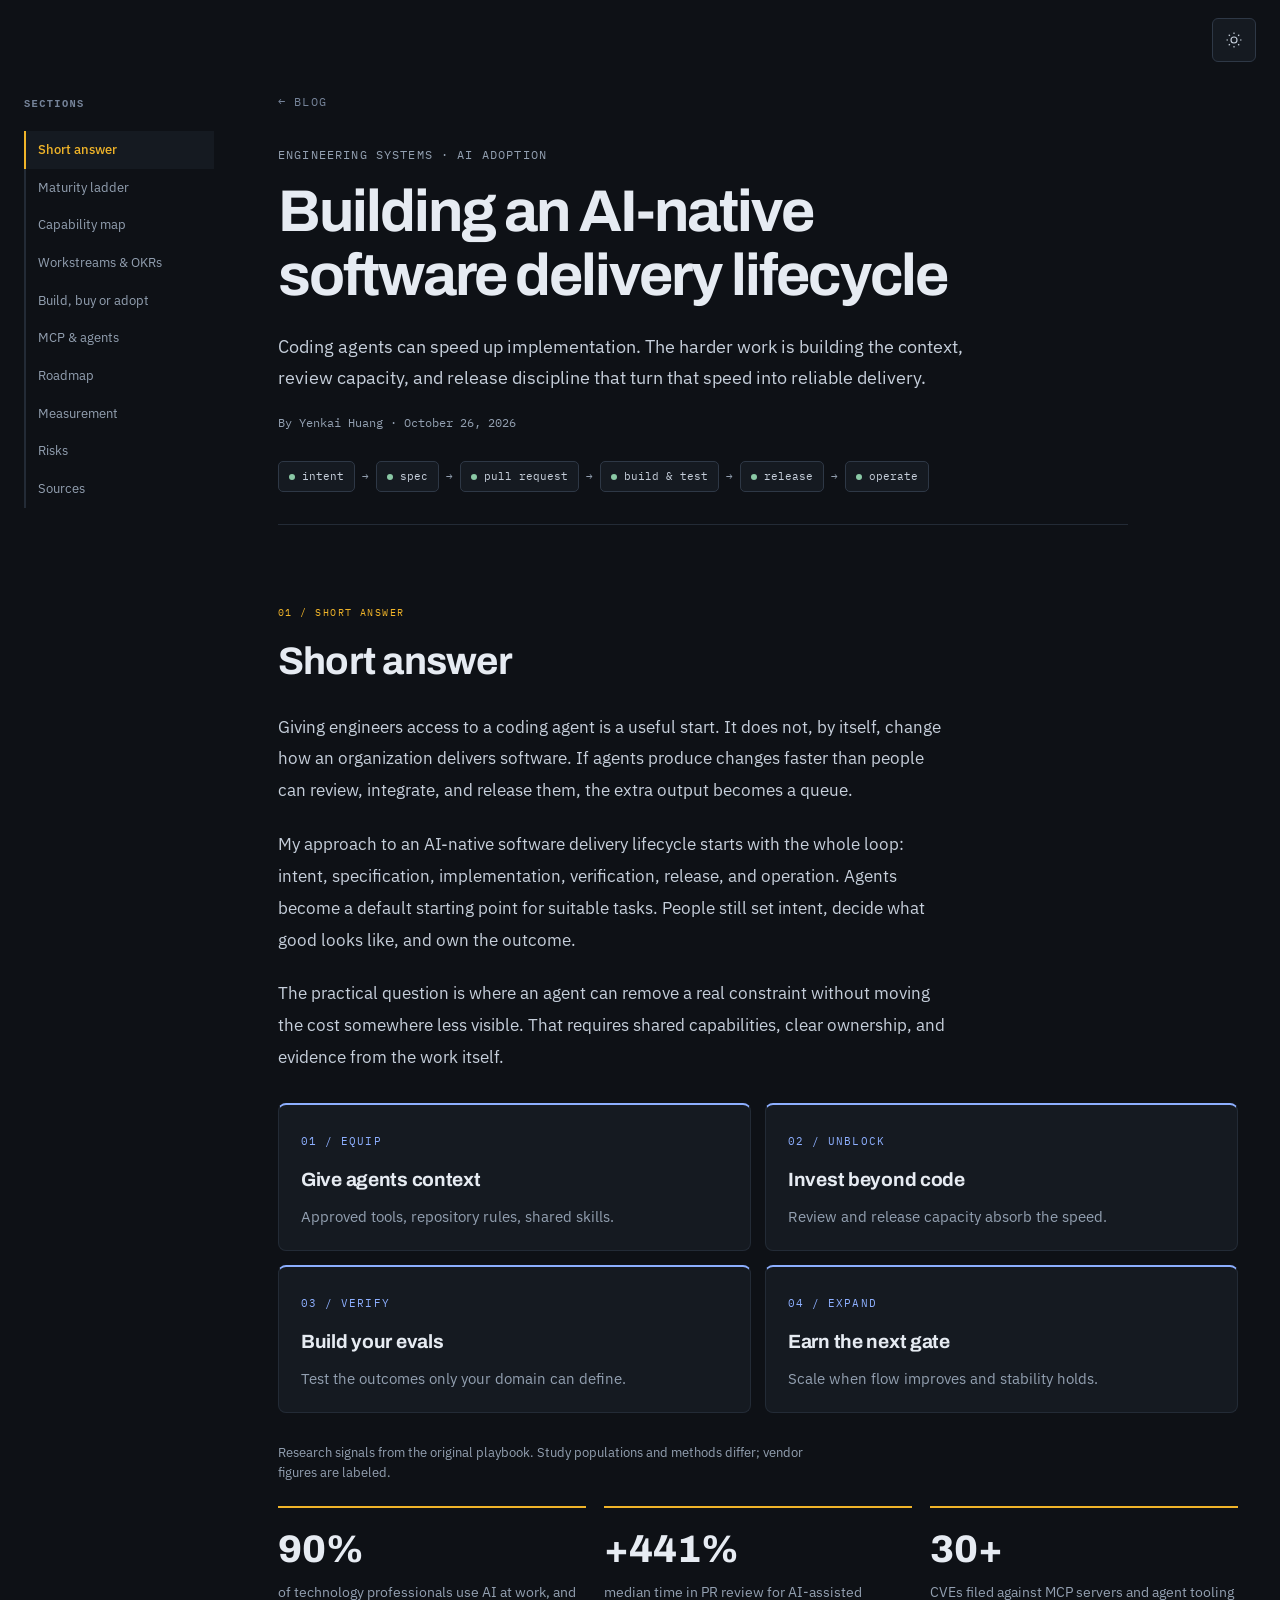
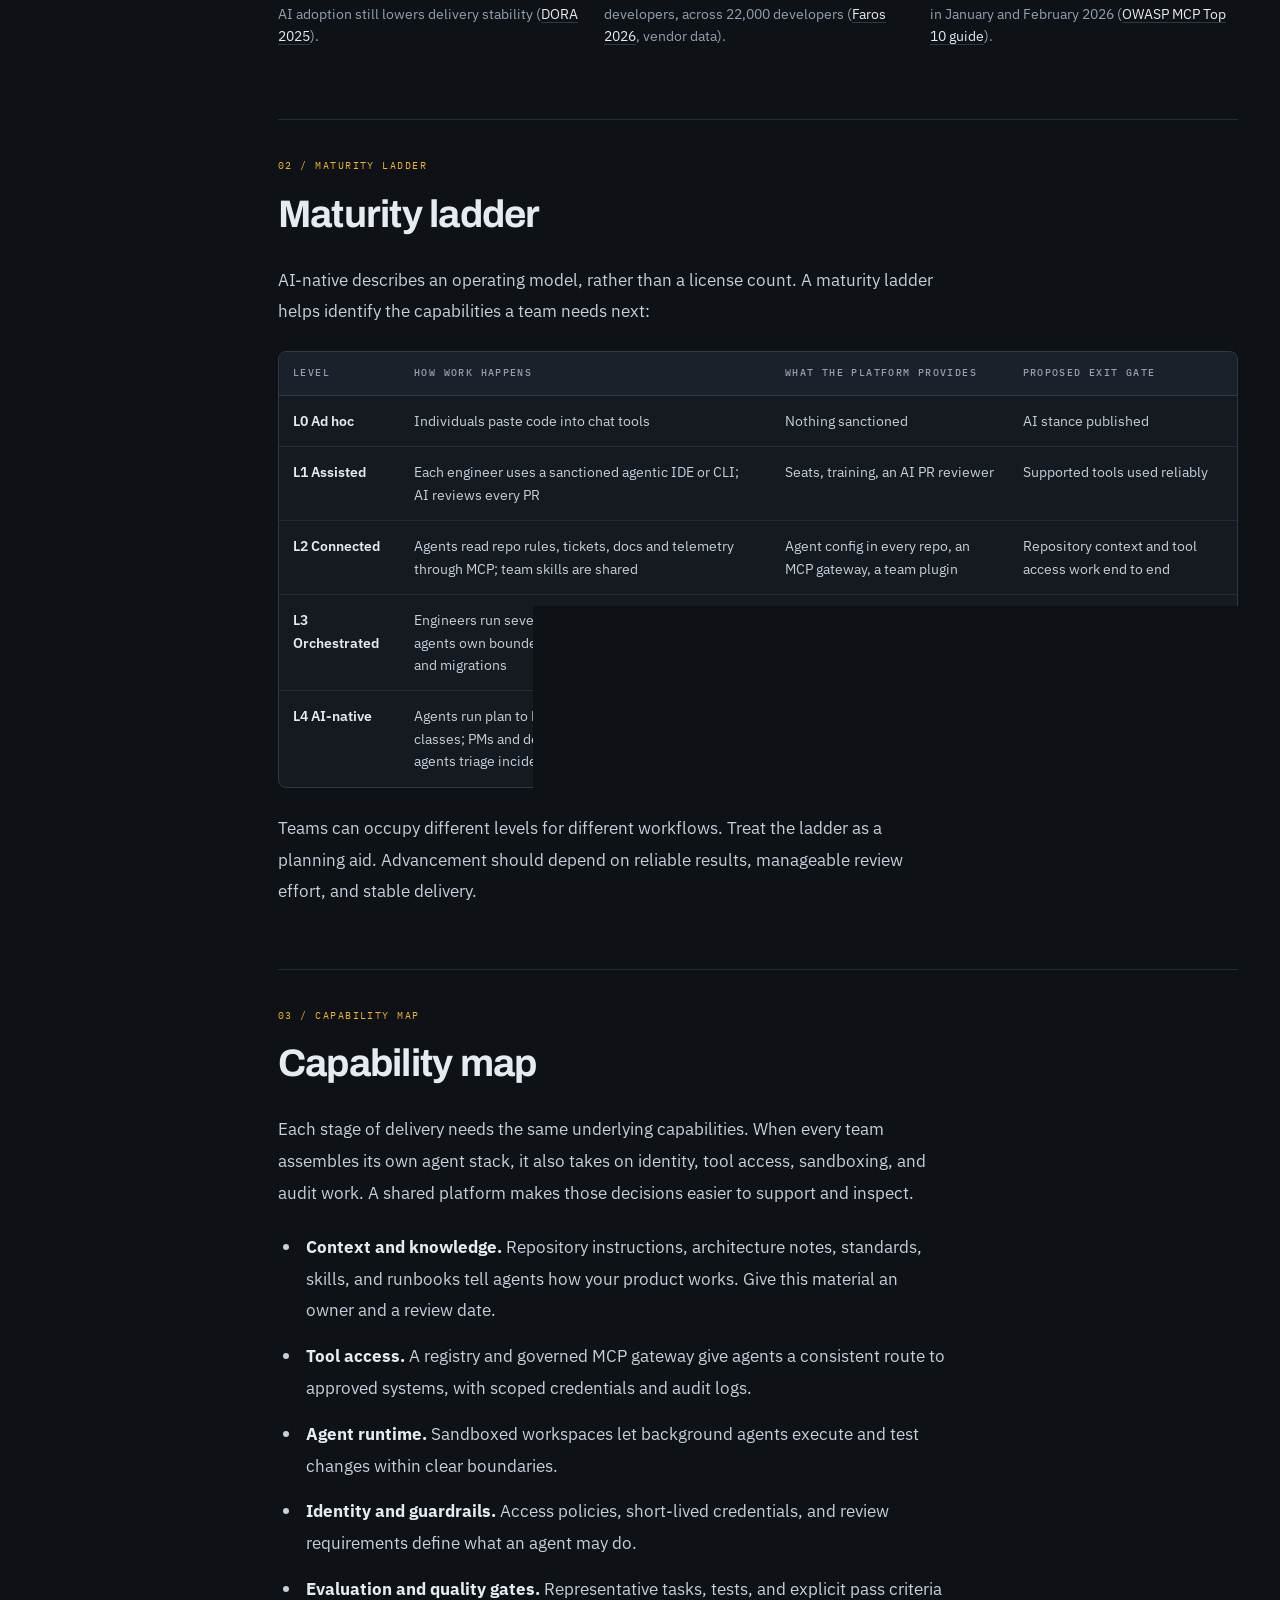
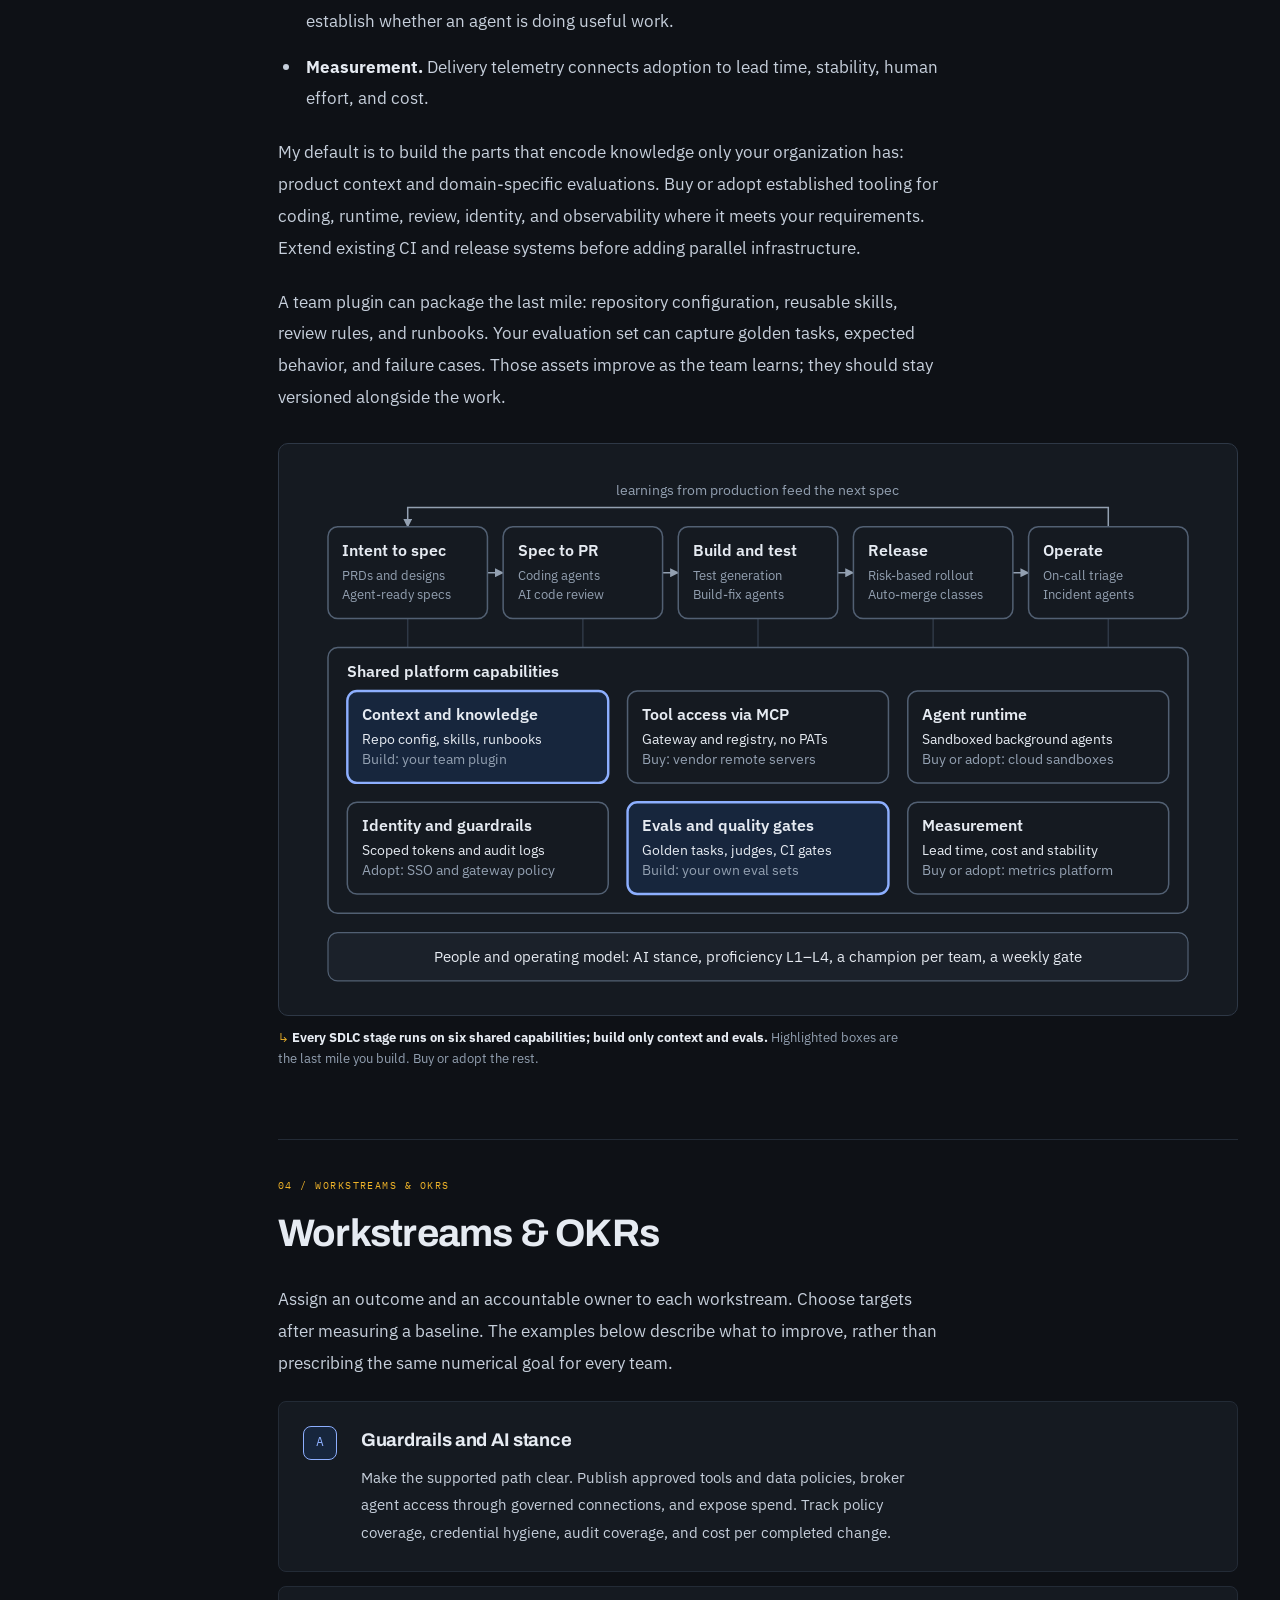
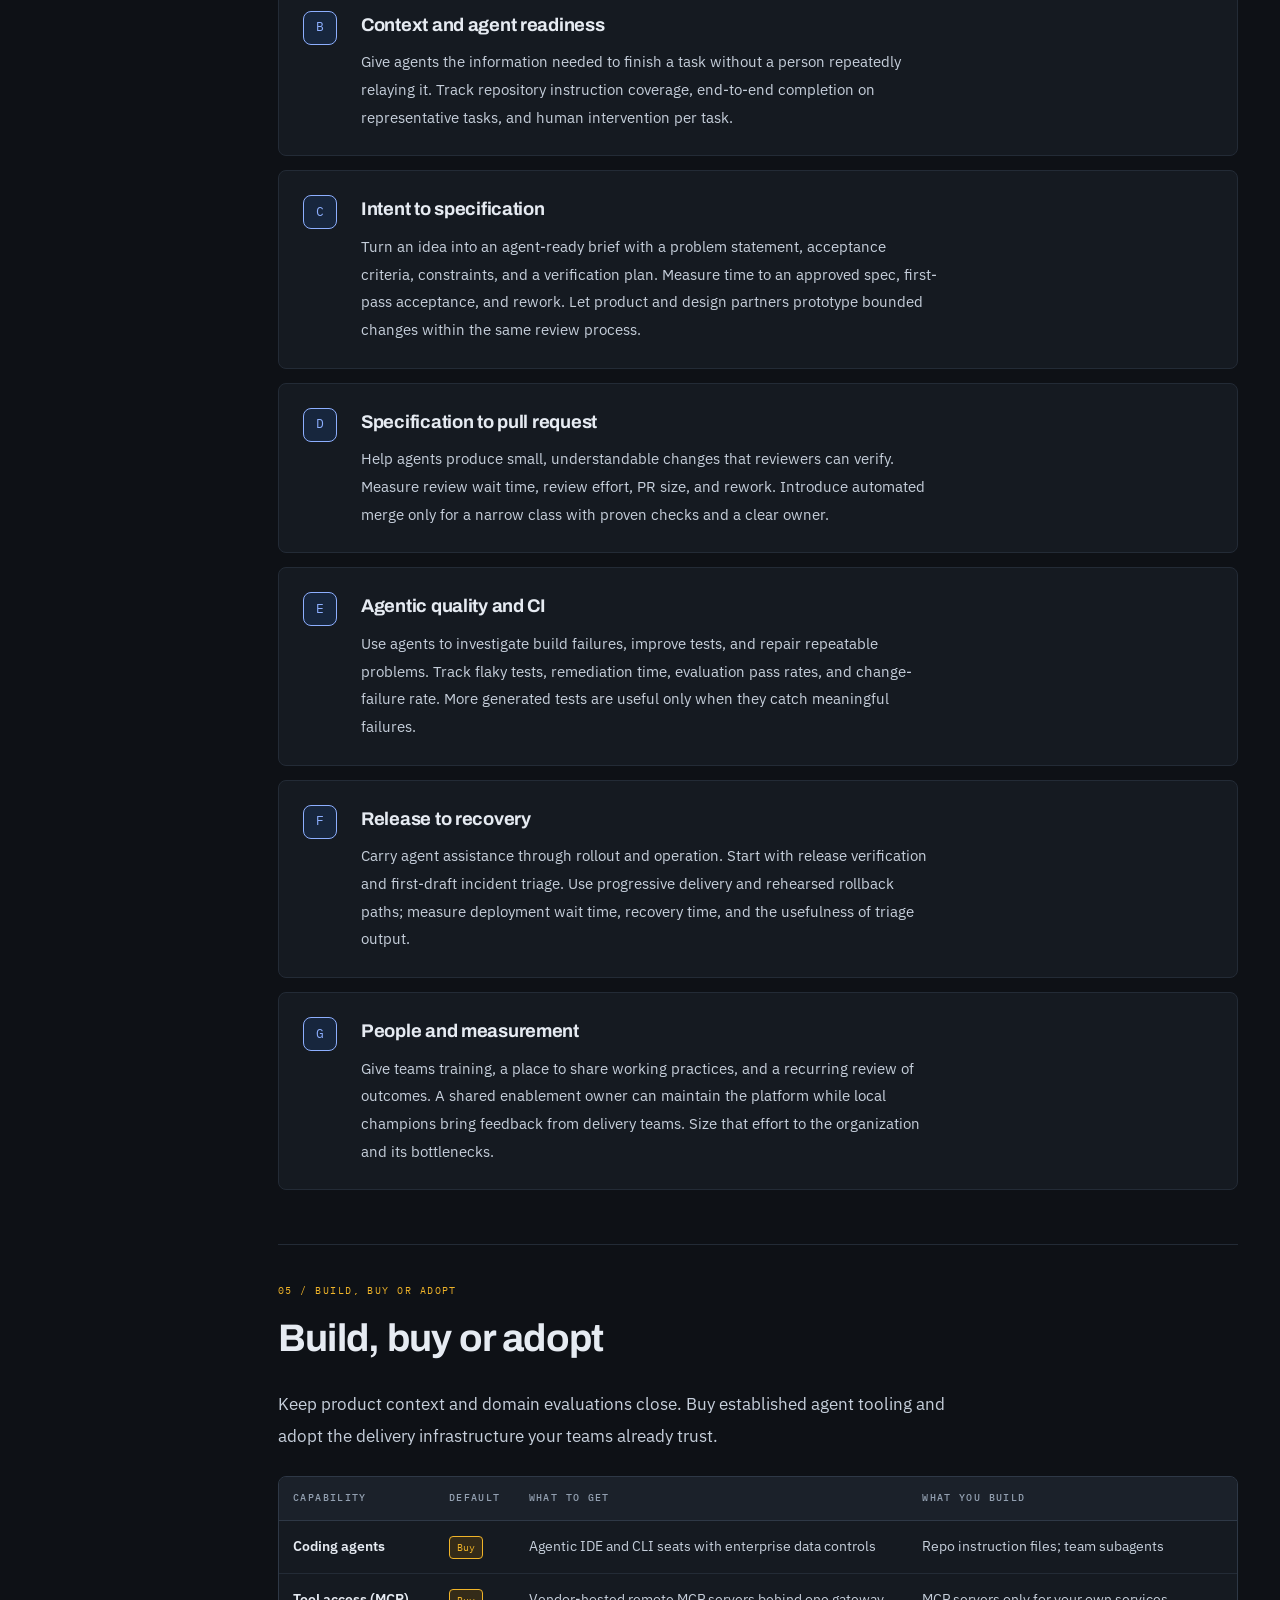
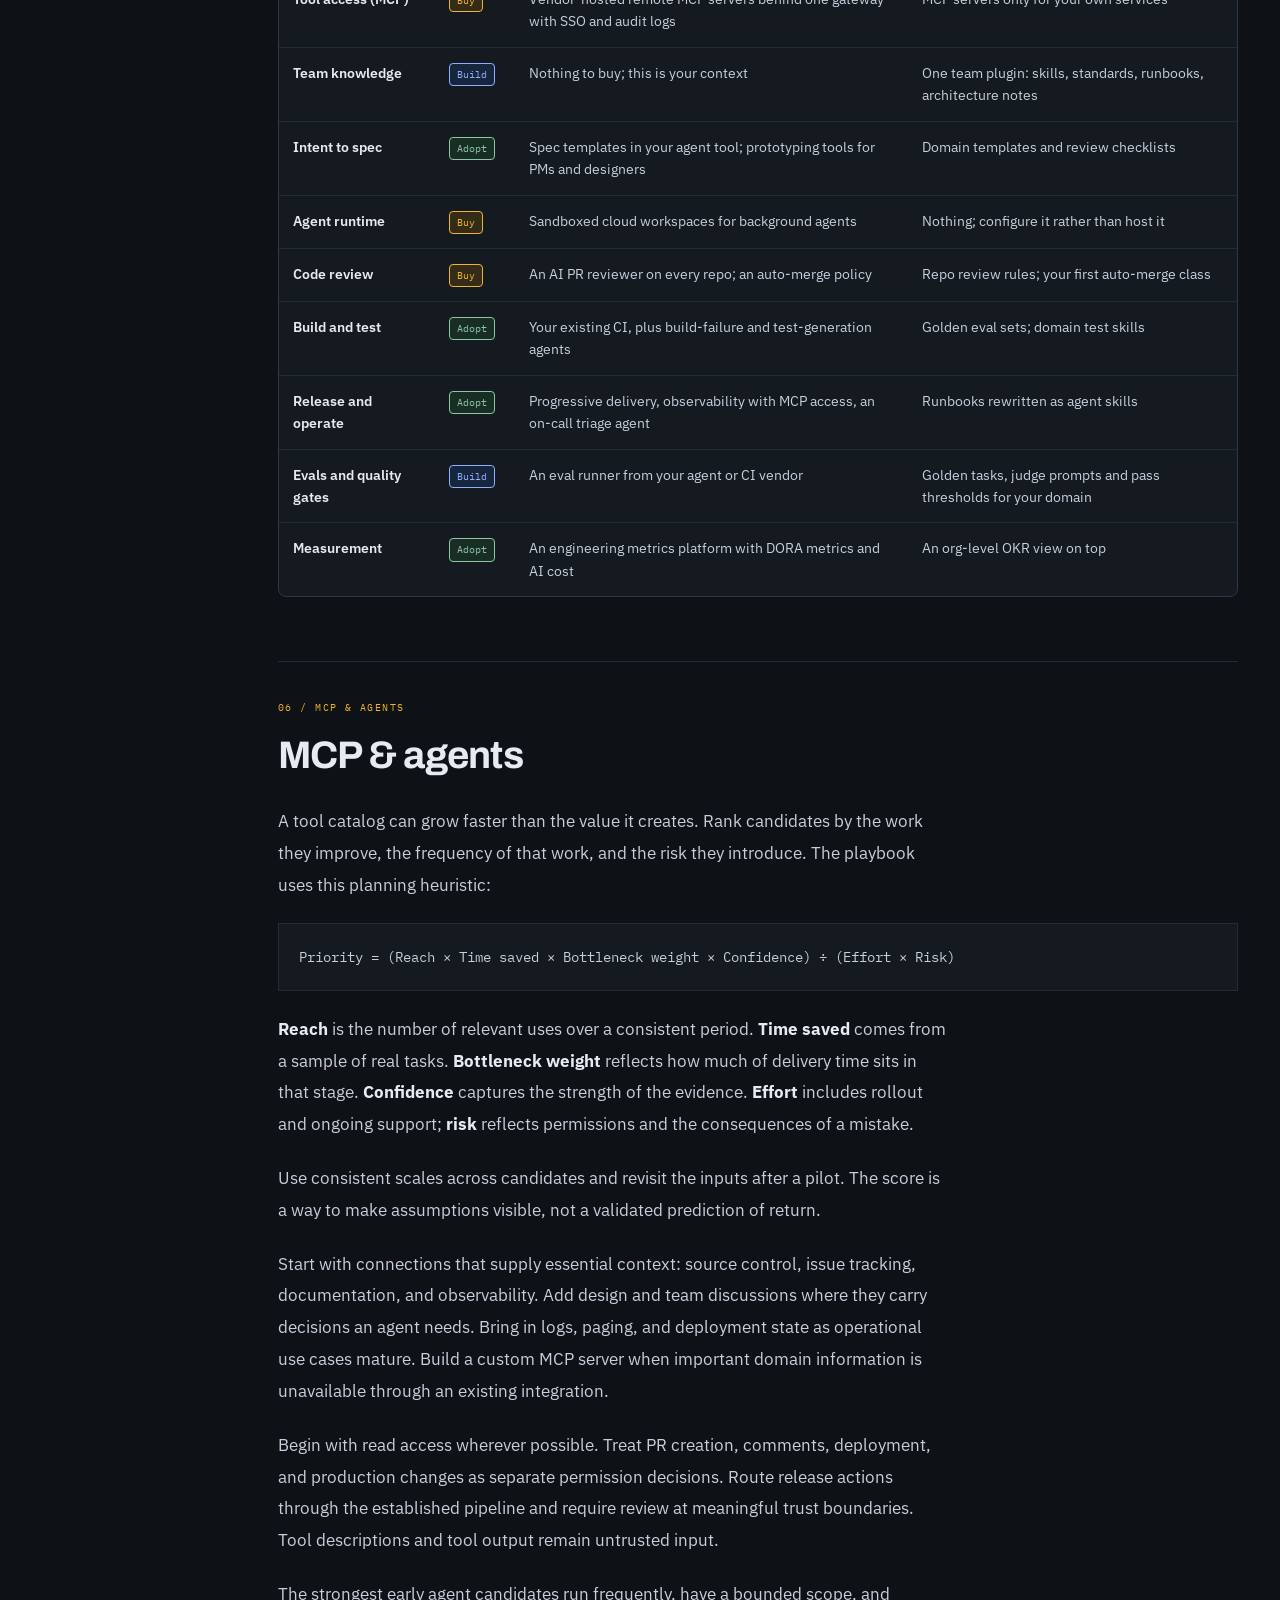
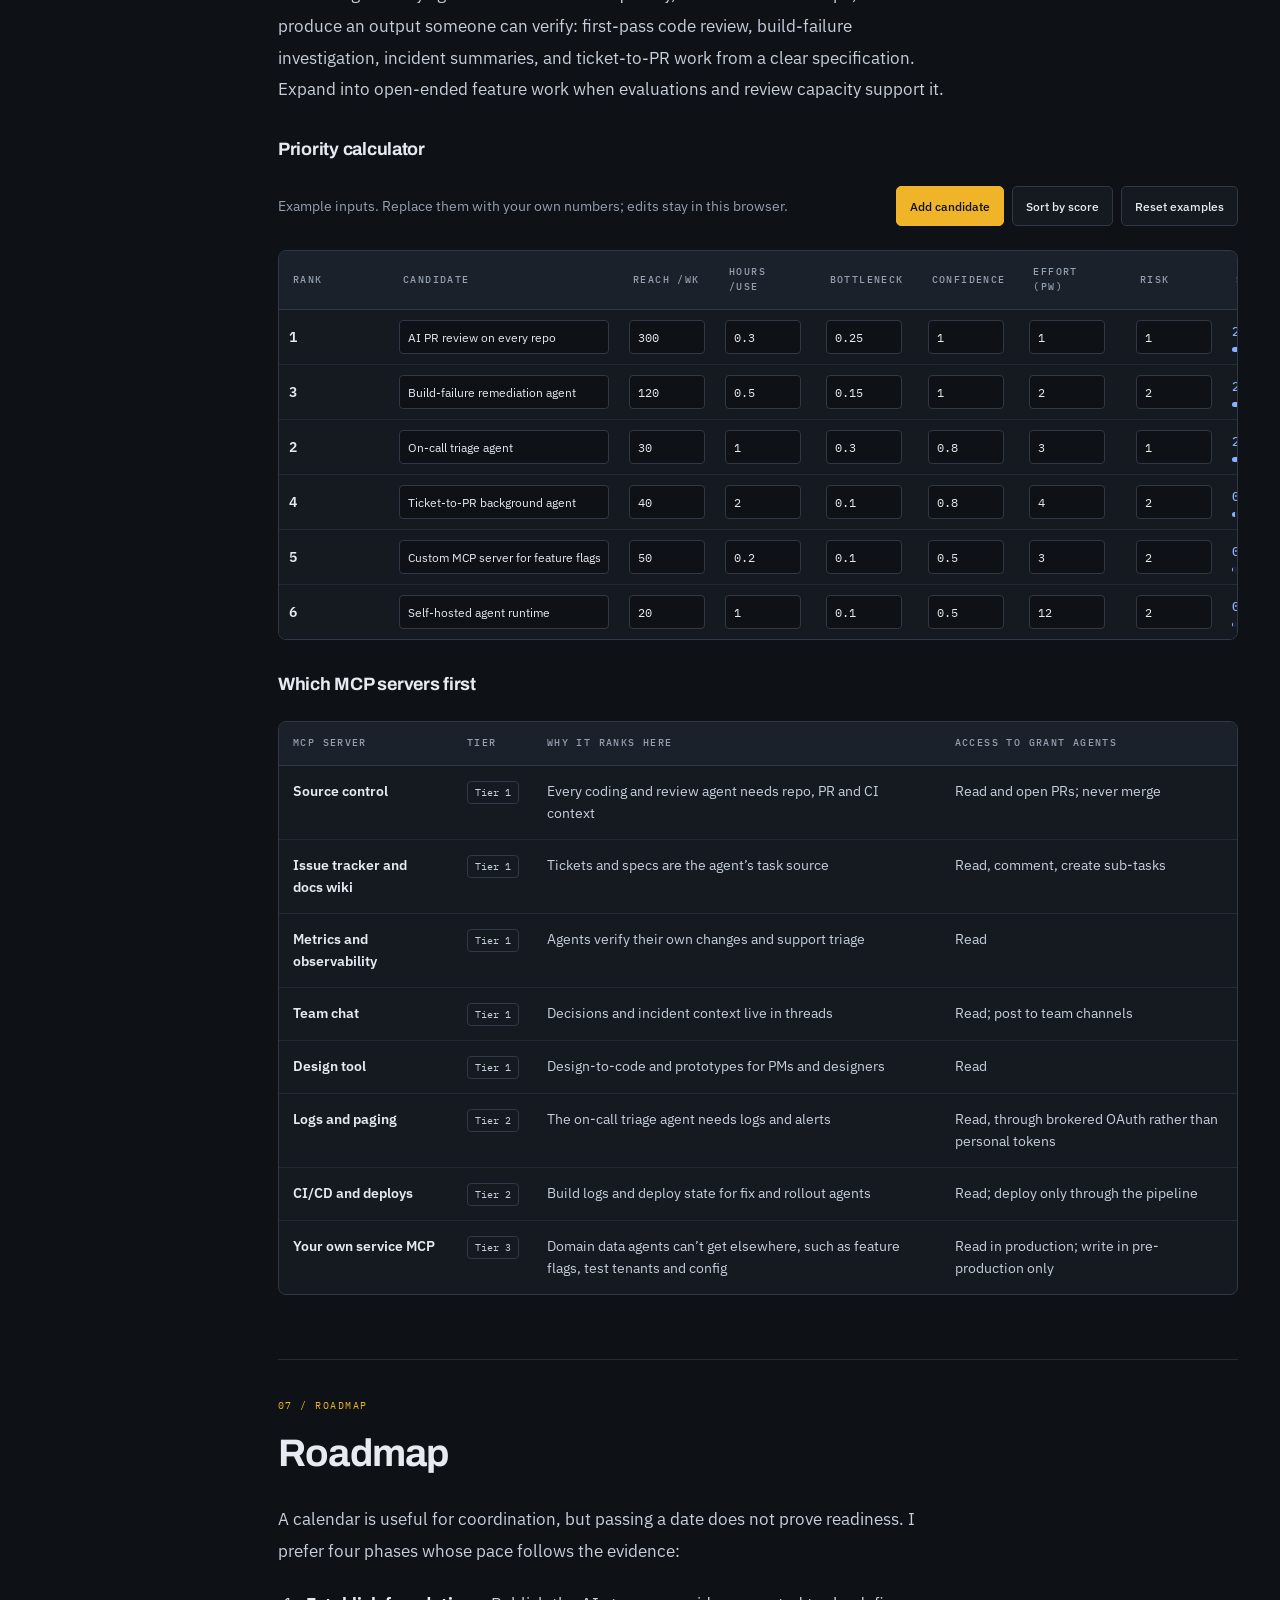
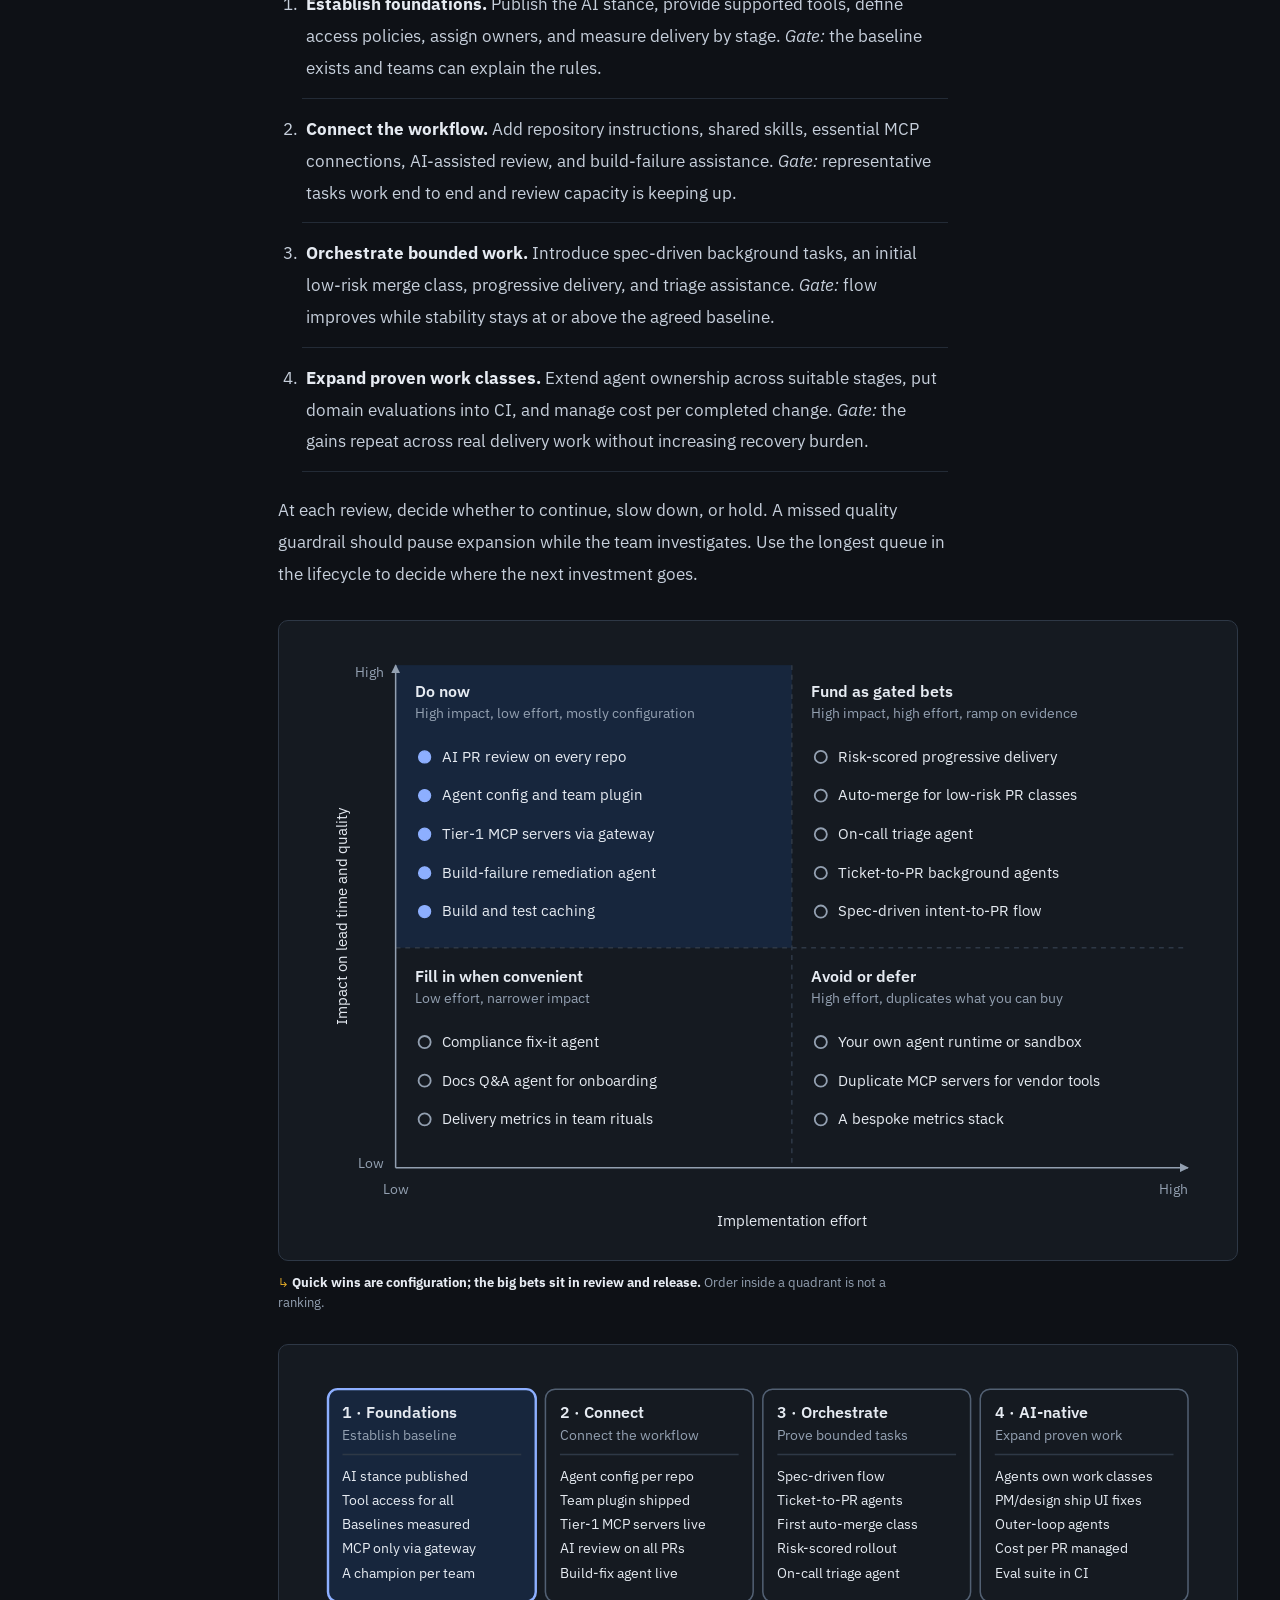
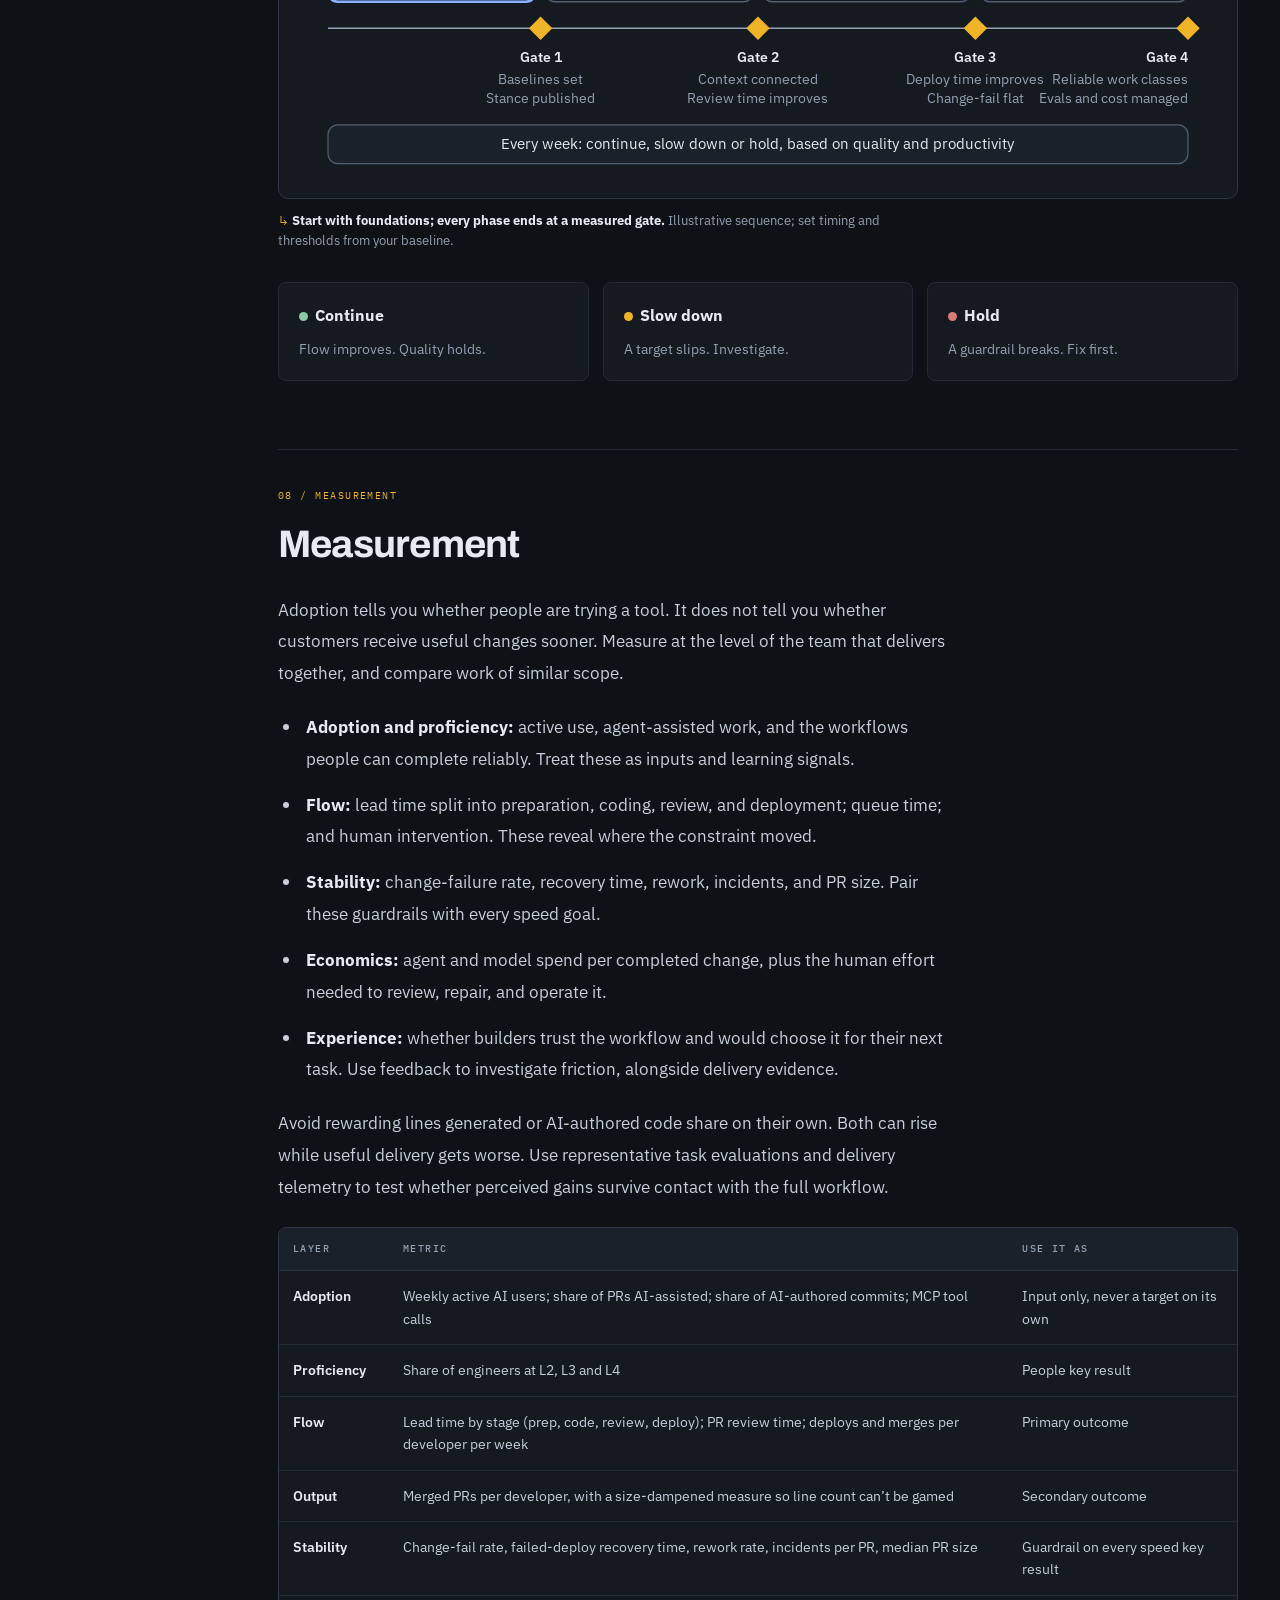
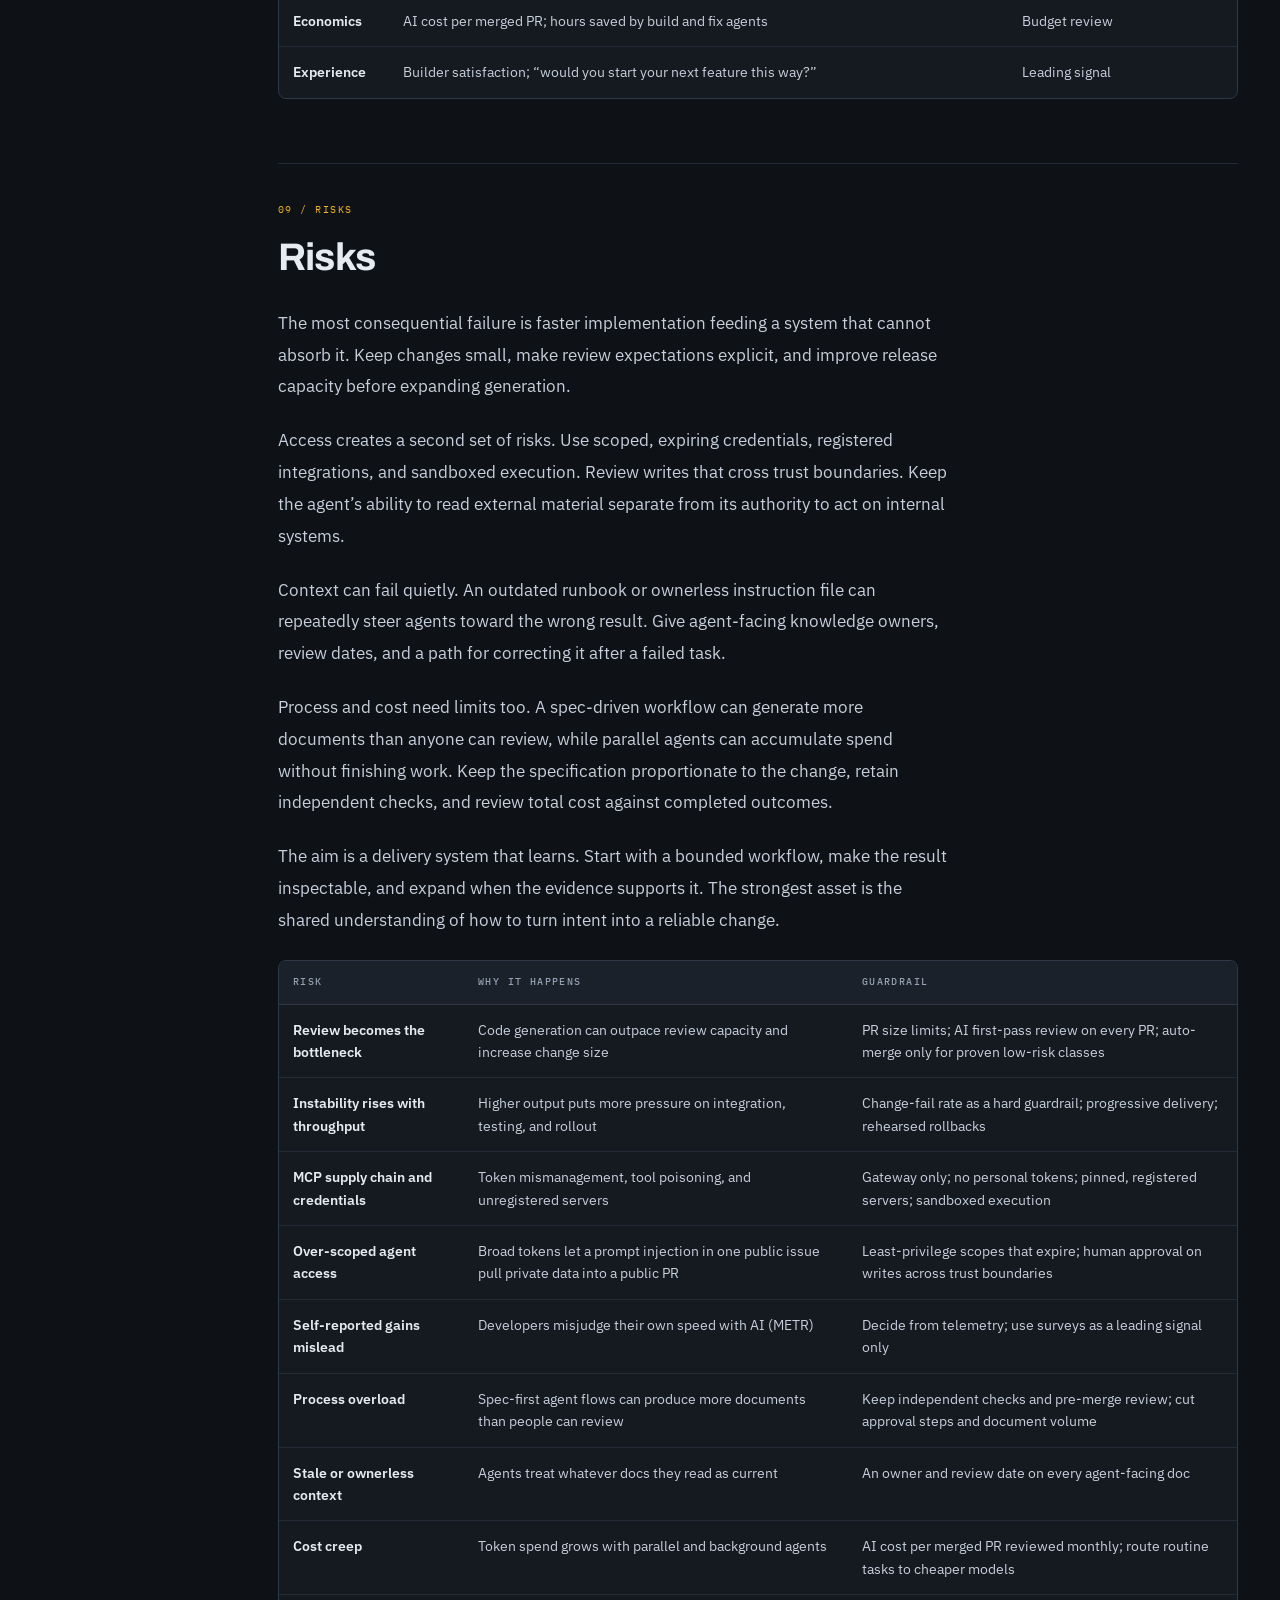
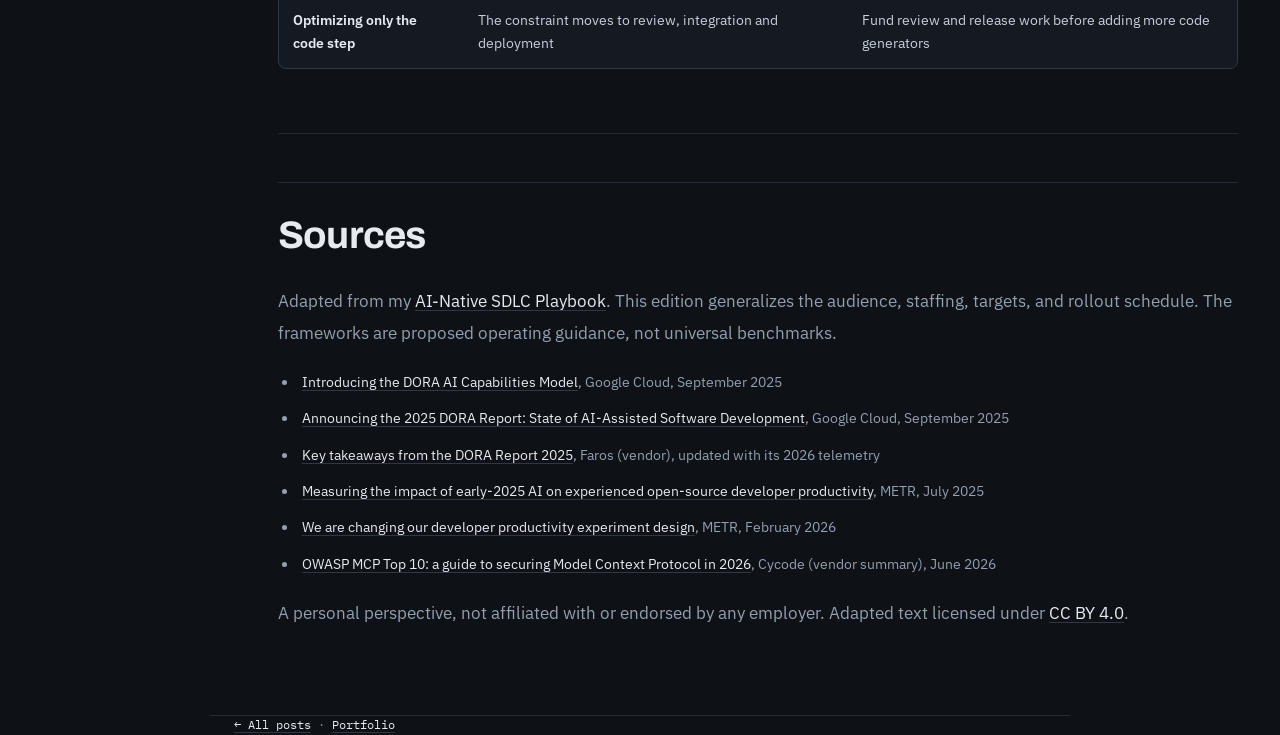
==== commit f6245a4c: "Restore playbook diagrams and calculator with a visual article layout" ====
--- a/blog/ai-native-sdlc.html
+++ b/blog/ai-native-sdlc.html
@@ -233,19 +233,12 @@
 <link rel="stylesheet" href="../theme.css">
 <script src="../theme.js"></script>
 <link rel="stylesheet" href="blog.css">
+<link rel="stylesheet" href="playbook.css">
 <meta property="og:type" content="article">
 </head>
 <body>
-<main class="wrap post">
-<aside class="post-agenda">  <nav class="post-toc" aria-label="On this page"><strong>On this page</strong><ol>
-    <li><a href="#maturity">Progress beyond tool adoption</a></li>
-    <li><a href="#capabilities">Build context and evaluation; adopt the rest</a></li>
-    <li><a href="#workstreams">Run seven connected workstreams</a></li>
-    <li><a href="#priorities">Prioritize MCP connections and agents</a></li>
-    <li><a href="#rollout">Roll out through measured gates</a></li>
-    <li><a href="#measurement">Measure flow, quality, and cost together</a></li>
-    <li><a href="#risks">Plan for the failure modes</a></li>
-  <li><a href="#sources">Sources</a></li></ol></nav></aside>
+<main class="wrap post visual-post">
+<aside class="post-agenda"><nav class="post-toc" aria-label="Sections"><strong>Sections</strong><ol><li><a href="#summary">Short answer</a></li><li><a href="#maturity">Maturity ladder</a></li><li><a href="#capabilities">Capability map</a></li><li><a href="#workstreams">Workstreams &amp; OKRs</a></li><li><a href="#build-buy">Build, buy or adopt</a></li><li><a href="#mcp">MCP &amp; agents</a></li><li><a href="#roadmap">Roadmap</a></li><li><a href="#measurement">Measurement</a></li><li><a href="#risks">Risks</a></li><li><a href="#sources">Sources</a></li></ol></nav></aside>
 <article>
 <header class="post-header">
   <a class="backlink" href="../index.html#blog">&larr; Blog</a>
@@ -253,26 +246,45 @@
   <h1>Building an AI-native software delivery lifecycle</h1>
   <p class="post-deck">Coding agents can speed up implementation. The harder work is building the context, review capacity, and release discipline that turn that speed into reliable delivery.</p>
   <p class="post-meta">By Yenkai Huang · <time datetime="2026-10-26">October 26, 2026</time></p>
-</header>
+<div class="visual-lead"><ol class="run" aria-label="SDLC stages this playbook covers">
+      <li>intent</li><li class="arrow" aria-hidden="true">&rarr;</li>
+      <li>spec</li><li class="arrow" aria-hidden="true">&rarr;</li>
+      <li>pull request</li><li class="arrow" aria-hidden="true">&rarr;</li>
+      <li>build &amp; test</li><li class="arrow" aria-hidden="true">&rarr;</li>
+      <li>release</li><li class="arrow" aria-hidden="true">&rarr;</li>
+      <li>operate</li>
+    </ol></div></header>
 <div class="post-body">
+<section id="summary"><p class="section-index">01 / Short answer</p><h2>Short answer</h2>
+
   <p>Giving engineers access to a coding agent is a useful start. It does not, by itself, change how an organization delivers software. If agents produce changes faster than people can review, integrate, and release them, the extra output becomes a queue.</p>
   <p>My approach to an AI-native software delivery lifecycle starts with the whole loop: intent, specification, implementation, verification, release, and operation. Agents become a default starting point for suitable tasks. People still set intent, decide what good looks like, and own the outcome.</p>
   <p>The practical question is where an agent can remove a real constraint without moving the cost somewhere less visible. That requires shared capabilities, clear ownership, and evidence from the work itself.</p>
 
 
-  <section id="maturity"><h2>Progress beyond tool adoption</h2>
+<div class="summary-grid"><div><span>01 / Equip</span><h3>Give agents context</h3><p>Approved tools, repository rules, shared skills.</p></div><div><span>02 / Unblock</span><h3>Invest beyond code</h3><p>Review and release capacity absorb the speed.</p></div><div><span>03 / Verify</span><h3>Build your evals</h3><p>Test the outcomes only your domain can define.</p></div><div><span>04 / Expand</span><h3>Earn the next gate</h3><p>Scale when flow improves and stability holds.</p></div></div>
+<p class="visual-note">Research signals from the original playbook. Study populations and methods differ; vendor figures are labeled.</p><dl class="facts">
+      <div><dt>90%</dt><dd>of technology professionals use AI at work, and AI adoption still lowers delivery stability (<a href="https://cloud.google.com/blog/products/ai-machine-learning/announcing-the-2025-dora-report" target="_blank" rel="noopener">DORA 2025</a>).</dd></div>
+      <div><dt>+441%</dt><dd>median time in PR review for AI-assisted developers, across 22,000 developers (<a href="https://www.faros.ai/blog/key-takeaways-from-the-dora-report-2025" target="_blank" rel="noopener">Faros 2026</a>, vendor data).</dd></div>
+      <div><dt>30+</dt><dd>CVEs filed against MCP servers and agent tooling in January and February 2026 (<a href="https://cycode.com/blog/owasp-mcp-top-10/" target="_blank" rel="noopener">OWASP MCP Top 10 guide</a>).</dd></div>
+    </dl>
+</section>
+  <section id="maturity"><p class="section-index">02 / Maturity ladder</p><h2>Maturity ladder</h2>
   <p>AI-native describes an operating model, rather than a license count. A maturity ladder helps identify the capabilities a team needs next:</p>
-  <dl class="post-ladder">
-    <dt>L0 · Ad hoc</dt><dd>Individuals use whatever tools they can find. Start by publishing an AI stance: approved tools, data rules, access boundaries, and expectations.</dd>
-    <dt>L1 · Assisted</dt><dd>Engineers have a sanctioned agentic editor or CLI, training, and a supported review workflow. Check whether the tools help with real tasks.</dd>
-    <dt>L2 · Connected</dt><dd>Agents can read repository instructions, tickets, documentation, and telemetry through governed tool access. Shared skills replace repeated prompting and manual context transfer.</dd>
-    <dt>L3 · Orchestrated</dt><dd>Agents handle bounded tasks from a specification, such as fixing build failures, filling test gaps, or preparing migrations. Sandboxes and evaluation gates make parallel work reviewable.</dd>
-    <dt>L4 · AI-native</dt><dd>Agents carry defined classes of work across multiple lifecycle stages. Low-risk changes may qualify for automated merge and rollout under explicit policies. People remain accountable for the result.</dd>
-  </dl>
+<div class="visual-table" role="region" aria-label="Maturity ladder table" tabindex="0"><table>
+            <thead><tr><th>Level</th><th>How work happens</th><th>What the platform provides</th><th>Proposed exit gate</th></tr></thead>
+            <tbody>
+              <tr><td>L0 Ad hoc</td><td>Individuals paste code into chat tools</td><td>Nothing sanctioned</td><td>AI stance published</td></tr>
+              <tr><td>L1 Assisted</td><td>Each engineer uses a sanctioned agentic IDE or CLI; AI reviews every PR</td><td>Seats, training, an AI PR reviewer</td><td>Supported tools used reliably</td></tr>
+              <tr><td>L2 Connected</td><td>Agents read repo rules, tickets, docs and telemetry through MCP; team skills are shared</td><td>Agent config in every repo, an MCP gateway, a team plugin</td><td>Repository context and tool access work end to end</td></tr>
+              <tr><td>L3 Orchestrated</td><td>Engineers run several agents in parallel from specs; agents own bounded work such as tests, build fixes and migrations</td><td>Cloud sandboxes, spec templates, an eval harness</td><td>Agent-authored PRs are routine; review time is falling</td></tr>
+              <tr><td>L4 AI-native</td><td>Agents run plan to PR to deploy for defined work classes; PMs and designers ship small UI changes; agents triage incidents</td><td>Auto-merge for low-risk classes, risk-scored rollout, cost telemetry</td><td>Defined work classes deliver reliably with stable change-fail rate</td></tr>
+            </tbody>
+          </table></div>
   <p>Teams can occupy different levels for different workflows. Treat the ladder as a planning aid. Advancement should depend on reliable results, manageable review effort, and stable delivery.</p>
   </section>
 
-  <section id="capabilities"><h2>Build context and evaluation; adopt the rest</h2>
+  <section id="capabilities"><p class="section-index">03 / Capability map</p><h2>Capability map</h2>
   <p>Each stage of delivery needs the same underlying capabilities. When every team assembles its own agent stack, it also takes on identity, tool access, sandboxing, and audit work. A shared platform makes those decisions easier to support and inspect.</p>
   <ul>
     <li><strong>Context and knowledge.</strong> Repository instructions, architecture notes, standards, skills, and runbooks tell agents how your product works. Give this material an owner and a review date.</li>
@@ -284,20 +296,40 @@
   </ul>
   <p>My default is to build the parts that encode knowledge only your organization has: product context and domain-specific evaluations. Buy or adopt established tooling for coding, runtime, review, identity, and observability where it meets your requirements. Extend existing CI and release systems before adding parallel infrastructure.</p>
   <p>A team plugin can package the last mile: repository configuration, reusable skills, review rules, and runbooks. Your evaluation set can capture golden tasks, expected behavior, and failure cases. Those assets improve as the team learns; they should stay versioned alongside the work.</p>
+  
+<figure>
+          <div class="visual-frame" tabindex="0" role="region" aria-label="Diagram; scroll horizontally on narrow screens"><svg viewBox="0 0 760 440" role="img" aria-labelledby="cap-title" class="playbook-diagram"><title id="cap-title">Five SDLC stages run on six shared capabilities; you build only context and evals</title><defs><marker id="cap-arrow" viewBox="0 0 10 10" refX="9" refY="5" markerWidth="6" markerHeight="6" orient="auto-start-reverse"><path d="M0 0L10 5L0 10z" class="arrowhead"/></marker></defs><text x="380" y="26" class="q" font-size="11.5" text-anchor="middle">learnings from production feed the next spec</text><g class="edge" fill="none"><path d="M156 90H169" marker-end="url(#cap-arrow)"/><path d="M301 90H314" marker-end="url(#cap-arrow)"/><path d="M446 90H459" marker-end="url(#cap-arrow)"/><path d="M591 90H604" marker-end="url(#cap-arrow)"/><path d="M670.0 52V36H90.0V52" marker-end="url(#cap-arrow)"/></g><g class="faint"><line x1="90.0" y1="128" x2="90.0" y2="152"/><line x1="235.0" y1="128" x2="235.0" y2="152"/><line x1="380.0" y1="128" x2="380.0" y2="152"/><line x1="525.0" y1="128" x2="525.0" y2="152"/><line x1="670.0" y1="128" x2="670.0" y2="152"/></g><rect x="24" y="52" width="132" height="76" rx="8" class="box"/><text x="36" y="76" class="t" font-size="13" font-weight="600">Intent to spec</text><text x="36" y="96" class="q" font-size="11">PRDs and designs</text><text x="36" y="112" class="q" font-size="11">Agent-ready specs</text><rect x="169" y="52" width="132" height="76" rx="8" class="box"/><text x="181" y="76" class="t" font-size="13" font-weight="600">Spec to PR</text><text x="181" y="96" class="q" font-size="11">Coding agents</text><text x="181" y="112" class="q" font-size="11">AI code review</text><rect x="314" y="52" width="132" height="76" rx="8" class="box"/><text x="326" y="76" class="t" font-size="13" font-weight="600">Build and test</text><text x="326" y="96" class="q" font-size="11">Test generation</text><text x="326" y="112" class="q" font-size="11">Build-fix agents</text><rect x="459" y="52" width="132" height="76" rx="8" class="box"/><text x="471" y="76" class="t" font-size="13" font-weight="600">Release</text><text x="471" y="96" class="q" font-size="11">Risk-based rollout</text><text x="471" y="112" class="q" font-size="11">Auto-merge classes</text><rect x="604" y="52" width="132" height="76" rx="8" class="box"/><text x="616" y="76" class="t" font-size="13" font-weight="600">Operate</text><text x="616" y="96" class="q" font-size="11">On-call triage</text><text x="616" y="112" class="q" font-size="11">Incident agents</text><rect x="24" y="152" width="712" height="220" rx="8" class="box"/><text x="40" y="176" class="t" font-size="13" font-weight="600">Shared platform capabilities</text><rect x="40" y="188" width="216" height="76" rx="8" class="hot"/><text x="52" y="212" class="t" font-size="13" font-weight="600">Context and knowledge</text><text x="52" y="232" class="t" font-size="11.5">Repo config, skills, runbooks</text><text x="52" y="248" class="q" font-size="11.5">Build: your team plugin</text><rect x="272" y="188" width="216" height="76" rx="8" class="box"/><text x="284" y="212" class="t" font-size="13" font-weight="600">Tool access via MCP</text><text x="284" y="232" class="t" font-size="11.5">Gateway and registry, no PATs</text><text x="284" y="248" class="q" font-size="11.5">Buy: vendor remote servers</text><rect x="504" y="188" width="216" height="76" rx="8" class="box"/><text x="516" y="212" class="t" font-size="13" font-weight="600">Agent runtime</text><text x="516" y="232" class="t" font-size="11.5">Sandboxed background agents</text><text x="516" y="248" class="q" font-size="11.5">Buy or adopt: cloud sandboxes</text><rect x="40" y="280" width="216" height="76" rx="8" class="box"/><text x="52" y="304" class="t" font-size="13" font-weight="600">Identity and guardrails</text><text x="52" y="324" class="t" font-size="11.5">Scoped tokens and audit logs</text><text x="52" y="340" class="q" font-size="11.5">Adopt: SSO and gateway policy</text><rect x="272" y="280" width="216" height="76" rx="8" class="hot"/><text x="284" y="304" class="t" font-size="13" font-weight="600">Evals and quality gates</text><text x="284" y="324" class="t" font-size="11.5">Golden tasks, judges, CI gates</text><text x="284" y="340" class="q" font-size="11.5">Build: your own eval sets</text><rect x="504" y="280" width="216" height="76" rx="8" class="box"/><text x="516" y="304" class="t" font-size="13" font-weight="600">Measurement</text><text x="516" y="324" class="t" font-size="11.5">Lead time, cost and stability</text><text x="516" y="340" class="q" font-size="11.5">Buy or adopt: metrics platform</text><rect x="24" y="388" width="712" height="40" rx="8" class="band"/><text x="380" y="412" class="t" font-size="12.5" text-anchor="middle">People and operating model: AI stance, proficiency L1&#8211;L4, a champion per team, a weekly gate</text></svg></div>
+          <figcaption><strong>Every SDLC stage runs on six shared capabilities; build only context and evals.</strong> Highlighted boxes are the last mile you build. Buy or adopt the rest.</figcaption>
+        </figure>
+</section>
+
+  <section id="workstreams"><p class="section-index">04 / Workstreams &amp; OKRs</p><h2>Workstreams &amp; OKRs</h2>
+  <p>Assign an outcome and an accountable owner to each workstream. Choose targets after measuring a baseline. The examples below describe what to improve, rather than prescribing the same numerical goal for every team.</p>
+  <div class="workstream-card"><span class="workstream-id">A</span><div><h3>Guardrails and AI stance</h3><p>Make the supported path clear. Publish approved tools and data policies, broker agent access through governed connections, and expose spend. Track policy coverage, credential hygiene, audit coverage, and cost per completed change.</p></div></div>
+  <div class="workstream-card"><span class="workstream-id">B</span><div><h3>Context and agent readiness</h3><p>Give agents the information needed to finish a task without a person repeatedly relaying it. Track repository instruction coverage, end-to-end completion on representative tasks, and human intervention per task.</p></div></div>
+  <div class="workstream-card"><span class="workstream-id">C</span><div><h3>Intent to specification</h3><p>Turn an idea into an agent-ready brief with a problem statement, acceptance criteria, constraints, and a verification plan. Measure time to an approved spec, first-pass acceptance, and rework. Let product and design partners prototype bounded changes within the same review process.</p></div></div>
+  <div class="workstream-card"><span class="workstream-id">D</span><div><h3>Specification to pull request</h3><p>Help agents produce small, understandable changes that reviewers can verify. Measure review wait time, review effort, PR size, and rework. Introduce automated merge only for a narrow class with proven checks and a clear owner.</p></div></div>
+  <div class="workstream-card"><span class="workstream-id">E</span><div><h3>Agentic quality and CI</h3><p>Use agents to investigate build failures, improve tests, and repair repeatable problems. Track flaky tests, remediation time, evaluation pass rates, and change-failure rate. More generated tests are useful only when they catch meaningful failures.</p></div></div>
+  <div class="workstream-card"><span class="workstream-id">F</span><div><h3>Release to recovery</h3><p>Carry agent assistance through rollout and operation. Start with release verification and first-draft incident triage. Use progressive delivery and rehearsed rollback paths; measure deployment wait time, recovery time, and the usefulness of triage output.</p></div></div>
+  <div class="workstream-card"><span class="workstream-id">G</span><div><h3>People and measurement</h3><p>Give teams training, a place to share working practices, and a recurring review of outcomes. A shared enablement owner can maintain the platform while local champions bring feedback from delivery teams. Size that effort to the organization and its bottlenecks.</p></div></div>
   </section>
 
-  <section id="workstreams"><h2>Run seven connected workstreams</h2>
-  <p>Assign an outcome and an accountable owner to each workstream. Choose targets after measuring a baseline. The examples below describe what to improve, rather than prescribing the same numerical goal for every team.</p>
-  <h3>1. Guardrails and AI stance</h3><p>Make the supported path clear. Publish approved tools and data policies, broker agent access through governed connections, and expose spend. Track policy coverage, credential hygiene, audit coverage, and cost per completed change.</p>
-  <h3>2. Context and agent readiness</h3><p>Give agents the information needed to finish a task without a person repeatedly relaying it. Track repository instruction coverage, end-to-end completion on representative tasks, and human intervention per task.</p>
-  <h3>3. Intent to specification</h3><p>Turn an idea into an agent-ready brief with a problem statement, acceptance criteria, constraints, and a verification plan. Measure time to an approved spec, first-pass acceptance, and rework. Let product and design partners prototype bounded changes within the same review process.</p>
-  <h3>4. Specification to pull request</h3><p>Help agents produce small, understandable changes that reviewers can verify. Measure review wait time, review effort, PR size, and rework. Introduce automated merge only for a narrow class with proven checks and a clear owner.</p>
-  <h3>5. Agentic quality and CI</h3><p>Use agents to investigate build failures, improve tests, and repair repeatable problems. Track flaky tests, remediation time, evaluation pass rates, and change-failure rate. More generated tests are useful only when they catch meaningful failures.</p>
-  <h3>6. Release to recovery</h3><p>Carry agent assistance through rollout and operation. Start with release verification and first-draft incident triage. Use progressive delivery and rehearsed rollback paths; measure deployment wait time, recovery time, and the usefulness of triage output.</p>
-  <h3>7. People and measurement</h3><p>Give teams training, a place to share working practices, and a recurring review of outcomes. A shared enablement owner can maintain the platform while local champions bring feedback from delivery teams. Size that effort to the organization and its bottlenecks.</p>
-  </section>
-
-  <section id="priorities"><h2>Prioritize MCP connections and agents</h2>
+  <section id="build-buy"><p class="section-index">05 / Build, buy or adopt</p><h2>Build, buy or adopt</h2><p>Keep product context and domain evaluations close. Buy established agent tooling and adopt the delivery infrastructure your teams already trust.</p><div class="visual-table" role="region" aria-label="Build, buy or adopt table" tabindex="0"><table>
+            <thead><tr><th>Capability</th><th>Default</th><th>What to get</th><th>What you build</th></tr></thead>
+            <tbody>
+              <tr><td>Coding agents</td><td><span class="chip buy">Buy</span></td><td>Agentic IDE and CLI seats with enterprise data controls</td><td>Repo instruction files; team subagents</td></tr>
+              <tr><td>Tool access (MCP)</td><td><span class="chip buy">Buy</span></td><td>Vendor-hosted remote MCP servers behind one gateway with SSO and audit logs</td><td>MCP servers only for your own services</td></tr>
+              <tr><td>Team knowledge</td><td><span class="chip build">Build</span></td><td>Nothing to buy; this is your context</td><td>One team plugin: skills, standards, runbooks, architecture notes</td></tr>
+              <tr><td>Intent to spec</td><td><span class="chip adopt">Adopt</span></td><td>Spec templates in your agent tool; prototyping tools for PMs and designers</td><td>Domain templates and review checklists</td></tr>
+              <tr><td>Agent runtime</td><td><span class="chip buy">Buy</span></td><td>Sandboxed cloud workspaces for background agents</td><td>Nothing; configure it rather than host it</td></tr>
+              <tr><td>Code review</td><td><span class="chip buy">Buy</span></td><td>An AI PR reviewer on every repo; an auto-merge policy</td><td>Repo review rules; your first auto-merge class</td></tr>
+              <tr><td>Build and test</td><td><span class="chip adopt">Adopt</span></td><td>Your existing CI, plus build-failure and test-generation agents</td><td>Golden eval sets; domain test skills</td></tr>
+              <tr><td>Release and operate</td><td><span class="chip adopt">Adopt</span></td><td>Progressive delivery, observability with MCP access, an on-call triage agent</td><td>Runbooks rewritten as agent skills</td></tr>
+              <tr><td>Evals and quality gates</td><td><span class="chip build">Build</span></td><td>An eval runner from your agent or CI vendor</td><td>Golden tasks, judge prompts and pass thresholds for your domain</td></tr>
+              <tr><td>Measurement</td><td><span class="chip adopt">Adopt</span></td><td>An engineering metrics platform with DORA metrics and AI cost</td><td>An org-level OKR view on top</td></tr>
+            </tbody>
+          </table></div></section>
+<section id="mcp"><p class="section-index">06 / MCP &amp; agents</p><h2>MCP &amp; agents</h2>
   <p>A tool catalog can grow faster than the value it creates. Rank candidates by the work they improve, the frequency of that work, and the risk they introduce. The playbook uses this planning heuristic:</p>
   <div class="post-formula" aria-label="Priority formula">Priority = (Reach × Time saved × Bottleneck weight × Confidence) ÷ (Effort × Risk)</div>
   <p><strong>Reach</strong> is the number of relevant uses over a consistent period. <strong>Time saved</strong> comes from a sample of real tasks. <strong>Bottleneck weight</strong> reflects how much of delivery time sits in that stage. <strong>Confidence</strong> captures the strength of the evidence. <strong>Effort</strong> includes rollout and ongoing support; <strong>risk</strong> reflects permissions and the consequences of a mistake.</p>
@@ -305,9 +337,40 @@
   <p>Start with connections that supply essential context: source control, issue tracking, documentation, and observability. Add design and team discussions where they carry decisions an agent needs. Bring in logs, paging, and deployment state as operational use cases mature. Build a custom MCP server when important domain information is unavailable through an existing integration.</p>
   <p>Begin with read access wherever possible. Treat PR creation, comments, deployment, and production changes as separate permission decisions. Route release actions through the established pipeline and require review at meaningful trust boundaries. Tool descriptions and tool output remain untrusted input.</p>
   <p>The strongest early agent candidates run frequently, have a bounded scope, and produce an output someone can verify: first-pass code review, build-failure investigation, incident summaries, and ticket-to-PR work from a clear specification. Expand into open-ended feature work when evaluations and review capacity support it.</p>
-  </section>
-
-  <section id="rollout"><h2>Roll out through measured gates</h2>
+  
+<h3 id="calculator">Priority calculator</h3>
+        <div class="calc">
+          <div class="calc-bar">
+            <p>Example inputs. Replace them with your own numbers; edits stay in this browser.</p>
+            <div class="calc-actions">
+              <button type="button" class="btn primary" id="calc-add">Add candidate</button>
+              <button type="button" class="btn" id="calc-sort">Sort by score</button>
+              <button type="button" class="btn" id="calc-reset">Reset examples</button>
+            </div>
+          </div>
+          <div class="visual-table" role="region" aria-label="Priority calculator inputs" tabindex="0">
+            <table>
+              <thead><tr><th>Rank</th><th>Candidate</th><th>Reach /wk</th><th>Hours /use</th><th>Bottleneck</th><th>Confidence</th><th>Effort (pw)</th><th>Risk</th><th>Score</th><th><span class="sr-hide">Remove</span></th></tr></thead>
+              <tbody id="calc-body"></tbody>
+            </table>
+          </div>
+          <noscript><p class="note">The calculator needs JavaScript. The formula above works the same on paper.</p></noscript>
+        </div><h3>Which MCP servers first</h3><div class="visual-table" role="region" aria-label="MCP and agents table" tabindex="0"><table>
+            <thead><tr><th>MCP server</th><th>Tier</th><th>Why it ranks here</th><th>Access to grant agents</th></tr></thead>
+            <tbody>
+              <tr><td>Source control</td><td><span class="tier">Tier 1</span></td><td>Every coding and review agent needs repo, PR and CI context</td><td>Read and open PRs; never merge</td></tr>
+              <tr><td>Issue tracker and docs wiki</td><td><span class="tier">Tier 1</span></td><td>Tickets and specs are the agent&rsquo;s task source</td><td>Read, comment, create sub-tasks</td></tr>
+              <tr><td>Metrics and observability</td><td><span class="tier">Tier 1</span></td><td>Agents verify their own changes and support triage</td><td>Read</td></tr>
+              <tr><td>Team chat</td><td><span class="tier">Tier 1</span></td><td>Decisions and incident context live in threads</td><td>Read; post to team channels</td></tr>
+              <tr><td>Design tool</td><td><span class="tier">Tier 1</span></td><td>Design-to-code and prototypes for PMs and designers</td><td>Read</td></tr>
+              <tr><td>Logs and paging</td><td><span class="tier">Tier 2</span></td><td>The on-call triage agent needs logs and alerts</td><td>Read, through brokered OAuth rather than personal tokens</td></tr>
+              <tr><td>CI/CD and deploys</td><td><span class="tier">Tier 2</span></td><td>Build logs and deploy state for fix and rollout agents</td><td>Read; deploy only through the pipeline</td></tr>
+              <tr><td>Your own service MCP</td><td><span class="tier">Tier 3</span></td><td>Domain data agents can&rsquo;t get elsewhere, such as feature flags, test tenants and config</td><td>Read in production; write in pre-production only</td></tr>
+            </tbody>
+          </table></div>
+</section>
+
+  <section id="roadmap"><p class="section-index">07 / Roadmap</p><h2>Roadmap</h2>
   <p>A calendar is useful for coordination, but passing a date does not prove readiness. I prefer four phases whose pace follows the evidence:</p>
   <ol class="post-phases">
     <li><strong>Establish foundations.</strong> Publish the AI stance, provide supported tools, define access policies, assign owners, and measure delivery by stage. <em>Gate:</em> the baseline exists and teams can explain the rules.</li>
@@ -316,9 +379,17 @@
     <li><strong>Expand proven work classes.</strong> Extend agent ownership across suitable stages, put domain evaluations into CI, and manage cost per completed change. <em>Gate:</em> the gains repeat across real delivery work without increasing recovery burden.</li>
   </ol>
   <p>At each review, decide whether to continue, slow down, or hold. A missed quality guardrail should pause expansion while the team investigates. Use the longest queue in the lifecycle to decide where the next investment goes.</p>
-  </section>
-
-  <section id="measurement"><h2>Measure flow, quality, and cost together</h2>
+  
+<figure>
+          <div class="visual-frame" tabindex="0" role="region" aria-label="Diagram; scroll horizontally on narrow screens"><svg viewBox="0 0 760 496" role="img" aria-labelledby="quad-title" class="playbook-diagram"><title id="quad-title">Quick wins are configuration; the big bets sit in review and release</title><defs><marker id="quad-arrow" viewBox="0 0 10 10" refX="9" refY="5" markerWidth="6" markerHeight="6" orient="auto-start-reverse"><path d="M0 0L10 5L0 10z" class="arrowhead"/></marker></defs><rect x="80" y="20" width="328" height="234" class="tint"/><g class="faint" stroke-dasharray="4 4"><line x1="408" y1="20" x2="408" y2="436"/><line x1="80" y1="254" x2="736" y2="254"/></g><g class="edge" fill="none"><path d="M80 436H736" marker-end="url(#quad-arrow)"/><path d="M80 436V20" marker-end="url(#quad-arrow)"/></g><text x="408" y="484" class="t" font-size="12.5" text-anchor="middle">Implementation effort</text><text x="80" y="458" class="q" font-size="11.5" text-anchor="middle">Low</text><text x="736" y="458" class="q" font-size="11.5" text-anchor="end">High</text><text x="0" y="0" class="t" font-size="12.5" text-anchor="middle" transform="translate(40 228) rotate(-90)">Impact on lead time and quality</text><text x="70" y="436" class="q" font-size="11.5" text-anchor="end">Low</text><text x="70" y="30" class="q" font-size="11.5" text-anchor="end">High</text><text x="96" y="46" class="t" font-size="13" font-weight="600">Do now</text><text x="96" y="64" class="q" font-size="11.5">High impact, low effort, mostly configuration</text><circle cx="104" cy="96" r="5" class="dot-hot"/><text x="118" y="100" class="t" font-size="12.5">AI PR review on every repo</text><circle cx="104" cy="128" r="5" class="dot-hot"/><text x="118" y="132" class="t" font-size="12.5">Agent config and team plugin</text><circle cx="104" cy="160" r="5" class="dot-hot"/><text x="118" y="164" class="t" font-size="12.5">Tier-1 MCP servers via gateway</text><circle cx="104" cy="192" r="5" class="dot-hot"/><text x="118" y="196" class="t" font-size="12.5">Build-failure remediation agent</text><circle cx="104" cy="224" r="5" class="dot-hot"/><text x="118" y="228" class="t" font-size="12.5">Build and test caching</text><text x="424" y="46" class="t" font-size="13" font-weight="600">Fund as gated bets</text><text x="424" y="64" class="q" font-size="11.5">High impact, high effort, ramp on evidence</text><circle cx="432" cy="96" r="5" class="dot"/><text x="446" y="100" class="t" font-size="12.5">Risk-scored progressive delivery</text><circle cx="432" cy="128" r="5" class="dot"/><text x="446" y="132" class="t" font-size="12.5">Auto-merge for low-risk PR classes</text><circle cx="432" cy="160" r="5" class="dot"/><text x="446" y="164" class="t" font-size="12.5">On-call triage agent</text><circle cx="432" cy="192" r="5" class="dot"/><text x="446" y="196" class="t" font-size="12.5">Ticket-to-PR background agents</text><circle cx="432" cy="224" r="5" class="dot"/><text x="446" y="228" class="t" font-size="12.5">Spec-driven intent-to-PR flow</text><text x="96" y="282" class="t" font-size="13" font-weight="600">Fill in when convenient</text><text x="96" y="300" class="q" font-size="11.5">Low effort, narrower impact</text><circle cx="104" cy="332" r="5" class="dot"/><text x="118" y="336" class="t" font-size="12.5">Compliance fix-it agent</text><circle cx="104" cy="364" r="5" class="dot"/><text x="118" y="368" class="t" font-size="12.5">Docs Q&A agent for onboarding</text><circle cx="104" cy="396" r="5" class="dot"/><text x="118" y="400" class="t" font-size="12.5">Delivery metrics in team rituals</text><text x="424" y="282" class="t" font-size="13" font-weight="600">Avoid or defer</text><text x="424" y="300" class="q" font-size="11.5">High effort, duplicates what you can buy</text><circle cx="432" cy="332" r="5" class="dot"/><text x="446" y="336" class="t" font-size="12.5">Your own agent runtime or sandbox</text><circle cx="432" cy="364" r="5" class="dot"/><text x="446" y="368" class="t" font-size="12.5">Duplicate MCP servers for vendor tools</text><circle cx="432" cy="396" r="5" class="dot"/><text x="446" y="400" class="t" font-size="12.5">A bespoke metrics stack</text></svg></div>
+          <figcaption><strong>Quick wins are configuration; the big bets sit in review and release.</strong> Order inside a quadrant is not a ranking.</figcaption>
+        </figure><figure>
+          <div class="visual-frame" tabindex="0" role="region" aria-label="Diagram; scroll horizontally on narrow screens"><svg viewBox="0 0 760 342" role="img" aria-labelledby="road-title" class="playbook-diagram"><title id="road-title">Start with foundations; every phase ends at a measured gate</title><rect x="24" y="20" width="172" height="176" rx="8" class="hot"/><line x1="36" y1="74" x2="184" y2="74" class="faint"/><text x="36" y="44" class="t" font-size="13" font-weight="600">1 · Foundations</text><text x="36" y="62" class="q" font-size="11.5">Establish baseline</text><text x="36" y="96" class="t" font-size="11.5">AI stance published</text><text x="36" y="116" class="t" font-size="11.5">Tool access for all</text><text x="36" y="136" class="t" font-size="11.5">Baselines measured</text><text x="36" y="156" class="t" font-size="11.5">MCP only via gateway</text><text x="36" y="176" class="t" font-size="11.5">A champion per team</text><rect x="204" y="20" width="172" height="176" rx="8" class="box"/><line x1="216" y1="74" x2="364" y2="74" class="faint"/><text x="216" y="44" class="t" font-size="13" font-weight="600">2 · Connect</text><text x="216" y="62" class="q" font-size="11.5">Connect the workflow</text><text x="216" y="96" class="t" font-size="11.5">Agent config per repo</text><text x="216" y="116" class="t" font-size="11.5">Team plugin shipped</text><text x="216" y="136" class="t" font-size="11.5">Tier-1 MCP servers live</text><text x="216" y="156" class="t" font-size="11.5">AI review on all PRs</text><text x="216" y="176" class="t" font-size="11.5">Build-fix agent live</text><rect x="384" y="20" width="172" height="176" rx="8" class="box"/><line x1="396" y1="74" x2="544" y2="74" class="faint"/><text x="396" y="44" class="t" font-size="13" font-weight="600">3 · Orchestrate</text><text x="396" y="62" class="q" font-size="11.5">Prove bounded tasks</text><text x="396" y="96" class="t" font-size="11.5">Spec-driven flow</text><text x="396" y="116" class="t" font-size="11.5">Ticket-to-PR agents</text><text x="396" y="136" class="t" font-size="11.5">First auto-merge class</text><text x="396" y="156" class="t" font-size="11.5">Risk-scored rollout</text><text x="396" y="176" class="t" font-size="11.5">On-call triage agent</text><rect x="564" y="20" width="172" height="176" rx="8" class="box"/><line x1="576" y1="74" x2="724" y2="74" class="faint"/><text x="576" y="44" class="t" font-size="13" font-weight="600">4 · AI-native</text><text x="576" y="62" class="q" font-size="11.5">Expand proven work</text><text x="576" y="96" class="t" font-size="11.5">Agents own work classes</text><text x="576" y="116" class="t" font-size="11.5">PM/design ship UI fixes</text><text x="576" y="136" class="t" font-size="11.5">Outer-loop agents</text><text x="576" y="156" class="t" font-size="11.5">Cost per PR managed</text><text x="576" y="176" class="t" font-size="11.5">Eval suite in CI</text><line x1="24" y1="218" x2="736" y2="218" class="edge"/><path d="M200 209l9 9l-9 9l-9 -9z" class="gate"/><text x="200" y="246" class="t" font-size="11.5" font-weight="600" text-anchor="middle">Gate 1</text><text x="200" y="264" class="q" font-size="11.5" text-anchor="middle">Baselines set</text><text x="200" y="280" class="q" font-size="11.5" text-anchor="middle">Stance published</text><path d="M380 209l9 9l-9 9l-9 -9z" class="gate"/><text x="380" y="246" class="t" font-size="11.5" font-weight="600" text-anchor="middle">Gate 2</text><text x="380" y="264" class="q" font-size="11.5" text-anchor="middle">Context connected</text><text x="380" y="280" class="q" font-size="11.5" text-anchor="middle">Review time improves</text><path d="M560 209l9 9l-9 9l-9 -9z" class="gate"/><text x="560" y="246" class="t" font-size="11.5" font-weight="600" text-anchor="middle">Gate 3</text><text x="560" y="264" class="q" font-size="11.5" text-anchor="middle">Deploy time improves</text><text x="560" y="280" class="q" font-size="11.5" text-anchor="middle">Change-fail flat</text><path d="M736 209l9 9l-9 9l-9 -9z" class="gate"/><text x="736" y="246" class="t" font-size="11.5" font-weight="600" text-anchor="end">Gate 4</text><text x="736" y="264" class="q" font-size="11.5" text-anchor="end">Reliable work classes</text><text x="736" y="280" class="q" font-size="11.5" text-anchor="end">Evals and cost managed</text><rect x="24" y="298" width="712" height="32" rx="8" class="band"/><text x="380" y="318" class="t" font-size="12.5" text-anchor="middle">Every week: continue, slow down or hold, based on quality and productivity</text></svg></div>
+          <figcaption><strong>Start with foundations; every phase ends at a measured gate.</strong> Illustrative sequence; set timing and thresholds from your baseline.</figcaption>
+        </figure><div class="gate-grid"><div><span class="gate-dot go"></span><strong>Continue</strong><p>Flow improves. Quality holds.</p></div><div><span class="gate-dot slow"></span><strong>Slow down</strong><p>A target slips. Investigate.</p></div><div><span class="gate-dot hold"></span><strong>Hold</strong><p>A guardrail breaks. Fix first.</p></div></div>
+</section>
+
+  <section id="measurement"><p class="section-index">08 / Measurement</p><h2>Measurement</h2>
   <p>Adoption tells you whether people are trying a tool. It does not tell you whether customers receive useful changes sooner. Measure at the level of the team that delivers together, and compare work of similar scope.</p>
   <ul>
     <li><strong>Adoption and proficiency:</strong> active use, agent-assisted work, and the workflows people can complete reliably. Treat these as inputs and learning signals.</li>
@@ -328,19 +399,54 @@
     <li><strong>Experience:</strong> whether builders trust the workflow and would choose it for their next task. Use feedback to investigate friction, alongside delivery evidence.</li>
   </ul>
   <p>Avoid rewarding lines generated or AI-authored code share on their own. Both can rise while useful delivery gets worse. Use representative task evaluations and delivery telemetry to test whether perceived gains survive contact with the full workflow.</p>
-  </section>
-
-  <section id="risks"><h2>Plan for the failure modes</h2>
+  
+<div class="visual-table" role="region" aria-label="Measurement table" tabindex="0"><table>
+            <thead><tr><th>Layer</th><th>Metric</th><th>Use it as</th></tr></thead>
+            <tbody>
+              <tr><td>Adoption</td><td>Weekly active AI users; share of PRs AI-assisted; share of AI-authored commits; MCP tool calls</td><td>Input only, never a target on its own</td></tr>
+              <tr><td>Proficiency</td><td>Share of engineers at L2, L3 and L4</td><td>People key result</td></tr>
+              <tr><td>Flow</td><td>Lead time by stage (prep, code, review, deploy); PR review time; deploys and merges per developer per week</td><td>Primary outcome</td></tr>
+              <tr><td>Output</td><td>Merged PRs per developer, with a size-dampened measure so line count can&rsquo;t be gamed</td><td>Secondary outcome</td></tr>
+              <tr><td>Stability</td><td>Change-fail rate, failed-deploy recovery time, rework rate, incidents per PR, median PR size</td><td>Guardrail on every speed key result</td></tr>
+              <tr><td>Economics</td><td>AI cost per merged PR; hours saved by build and fix agents</td><td>Budget review</td></tr>
+              <tr><td>Experience</td><td>Builder satisfaction; &ldquo;would you start your next feature this way?&rdquo;</td><td>Leading signal</td></tr>
+            </tbody>
+          </table></div>
+</section>
+
+  <section id="risks"><p class="section-index">09 / Risks</p><h2>Risks</h2>
   <p>The most consequential failure is faster implementation feeding a system that cannot absorb it. Keep changes small, make review expectations explicit, and improve release capacity before expanding generation.</p>
   <p>Access creates a second set of risks. Use scoped, expiring credentials, registered integrations, and sandboxed execution. Review writes that cross trust boundaries. Keep the agent’s ability to read external material separate from its authority to act on internal systems.</p>
   <p>Context can fail quietly. An outdated runbook or ownerless instruction file can repeatedly steer agents toward the wrong result. Give agent-facing knowledge owners, review dates, and a path for correcting it after a failed task.</p>
   <p>Process and cost need limits too. A spec-driven workflow can generate more documents than anyone can review, while parallel agents can accumulate spend without finishing work. Keep the specification proportionate to the change, retain independent checks, and review total cost against completed outcomes.</p>
   <p>The aim is a delivery system that learns. Start with a bounded workflow, make the result inspectable, and expand when the evidence supports it. The strongest asset is the shared understanding of how to turn intent into a reliable change.</p>
-  </section>
-
-  <aside class="post-sources" aria-labelledby="sources"><h2 id="sources">Source and further reading</h2>
+  
+<div class="visual-table" role="region" aria-label="Risks table" tabindex="0"><table>
+            <thead><tr><th>Risk</th><th>Why it happens</th><th>Guardrail</th></tr></thead>
+            <tbody>
+              <tr><td>Review becomes the bottleneck</td><td>Code generation can outpace review capacity and increase change size</td><td>PR size limits; AI first-pass review on every PR; auto-merge only for proven low-risk classes</td></tr>
+              <tr><td>Instability rises with throughput</td><td>Higher output puts more pressure on integration, testing, and rollout</td><td>Change-fail rate as a hard guardrail; progressive delivery; rehearsed rollbacks</td></tr>
+              <tr><td>MCP supply chain and credentials</td><td>Token mismanagement, tool poisoning, and unregistered servers</td><td>Gateway only; no personal tokens; pinned, registered servers; sandboxed execution</td></tr>
+              <tr><td>Over-scoped agent access</td><td>Broad tokens let a prompt injection in one public issue pull private data into a public PR</td><td>Least-privilege scopes that expire; human approval on writes across trust boundaries</td></tr>
+              <tr><td>Self-reported gains mislead</td><td>Developers misjudge their own speed with AI (METR)</td><td>Decide from telemetry; use surveys as a leading signal only</td></tr>
+              <tr><td>Process overload</td><td>Spec-first agent flows can produce more documents than people can review</td><td>Keep independent checks and pre-merge review; cut approval steps and document volume</td></tr>
+              <tr><td>Stale or ownerless context</td><td>Agents treat whatever docs they read as current</td><td>An owner and review date on every agent-facing doc</td></tr>
+              <tr><td>Cost creep</td><td>Token spend grows with parallel and background agents</td><td>AI cost per merged PR reviewed monthly; route routine tasks to cheaper models</td></tr>
+              <tr><td>Optimizing only the code step</td><td>The constraint moves to review, integration and deployment</td><td>Fund review and release work before adding more code generators</td></tr>
+            </tbody>
+          </table></div>
+</section>
+
+  <aside class="post-sources" aria-labelledby="sources"><h2 id="sources">Sources</h2>
   <p>Adapted from my <a href="https://yanksc.github.io/ai-native-sdlc-playbook/">AI-Native SDLC Playbook</a>. This edition generalizes the audience, staffing, targets, and rollout schedule. The frameworks are proposed operating guidance, not universal benchmarks.</p>
-  <p>The original playbook draws on <a href="https://cloud.google.com/blog/products/ai-machine-learning/introducing-doras-inaugural-ai-capabilities-model">DORA’s AI Capabilities Model</a>, the <a href="https://cloud.google.com/blog/products/ai-machine-learning/announcing-the-2025-dora-report">2025 DORA Report</a>, and METR’s <a href="https://metr.org/blog/2025-07-10-early-2025-ai-experienced-os-dev-study/">2025 developer study</a> and <a href="https://metr.org/blog/2026-02-24-uplift-update/">2026 follow-up</a>. The playbook also links vendor telemetry and a vendor summary of MCP security risks; those are distinct from the primary research.</p>
+<ul class="sources">
+          <li><a href="https://cloud.google.com/blog/products/ai-machine-learning/introducing-doras-inaugural-ai-capabilities-model" target="_blank" rel="noopener">Introducing the DORA AI Capabilities Model</a>, Google Cloud, September 2025</li>
+          <li><a href="https://cloud.google.com/blog/products/ai-machine-learning/announcing-the-2025-dora-report" target="_blank" rel="noopener">Announcing the 2025 DORA Report: State of AI-Assisted Software Development</a>, Google Cloud, September 2025</li>
+          <li><a href="https://www.faros.ai/blog/key-takeaways-from-the-dora-report-2025" target="_blank" rel="noopener">Key takeaways from the DORA Report 2025</a>, Faros (vendor), updated with its 2026 telemetry</li>
+          <li><a href="https://metr.org/blog/2025-07-10-early-2025-ai-experienced-os-dev-study/" target="_blank" rel="noopener">Measuring the impact of early-2025 AI on experienced open-source developer productivity</a>, METR, July 2025</li>
+          <li><a href="https://metr.org/blog/2026-02-24-uplift-update/" target="_blank" rel="noopener">We are changing our developer productivity experiment design</a>, METR, February 2026</li>
+          <li><a href="https://cycode.com/blog/owasp-mcp-top-10/" target="_blank" rel="noopener">OWASP MCP Top 10: a guide to securing Model Context Protocol in 2026</a>, Cycode (vendor summary), June 2026</li>
+        </ul>
   <p>A personal perspective, not affiliated with or endorsed by any employer. Adapted text licensed under <a href="https://creativecommons.org/licenses/by/4.0/">CC BY 4.0</a>.</p>
   </aside>
 </div>
@@ -349,5 +455,6 @@
 </main>
 <footer class="wrap"><a href="../index.html#blog">&larr; All posts</a> · <a href="../index.html#work">Portfolio</a></footer>
 <script src="agenda.js" defer></script>
+<script src="playbook.js" defer></script>
 </body>
 </html>
--- a/blog/playbook.css
+++ b/blog/playbook.css
@@ -0,0 +1,90 @@
+.visual-post{max-width:1360px;grid-template-columns:190px minmax(0,960px);gap:64px;--blue:#8dafff;--blue-soft:#17263d;--green:#8ac8a5;--green-soft:#182d24;--amber-soft:#342b18;--line-strong:#526073;--tint:var(--surface-2);--on-accent:var(--ground);--bg:var(--ground);--font-body:'IBM Plex Sans',sans-serif;--font-mono:'IBM Plex Mono',monospace}
+:root[data-theme="light"] .visual-post{--blue:#355fc3;--blue-soft:#edf2ff;--green:#34704f;--green-soft:#eaf4ed;--amber-soft:#f7efd9;--line-strong:#a7b0bb}
+.visual-post .post-header{max-width:850px;padding-bottom:32px;border-bottom:1px solid var(--rule)}
+.visual-post .post-header h1{font-size:clamp(2.4rem,4.6vw,4.25rem);max-width:22ch}
+.visual-post .post-deck{max-width:64ch}
+.visual-post .post-body{max-width:100%}
+.visual-post .post-body>section{padding:36px 0 40px;margin:0;border:0;border-bottom:1px solid var(--rule)}
+.visual-post .post-body>section>p:not(.section-index),.visual-post .post-body>section>ul,.visual-post .post-body>section>ol{max-width:67ch}
+.visual-post .post-body h2{font-size:clamp(1.8rem,3vw,2.4rem);margin-bottom:24px}
+.visual-post .section-index{font-family:var(--font-mono);text-transform:uppercase;font-size:.65rem;letter-spacing:.14em;color:var(--accent);margin-bottom:14px}
+.visual-post .post-toc a{font-size:.82rem;padding:9px 12px}
+.visual-post .run{display:flex;flex-wrap:wrap;gap:7px;align-items:center;list-style:none;padding:0;margin:28px 0 0}
+.visual-post .run li{display:inline-flex;align-items:center;gap:7px;padding:7px 10px;background:var(--surface);border:1px solid var(--rule-2);border-radius:5px;font-family:var(--font-mono);font-size:.7rem;line-height:1.4;margin:0}
+.visual-post .run li:not(.arrow)::before{content:'';width:6px;height:6px;border-radius:50%;background:var(--green)}
+.visual-post .run .arrow{border:0;background:none;padding:0;color:var(--muted)}
+.summary-grid{display:grid;grid-template-columns:repeat(2,minmax(0,1fr));gap:14px;margin:30px 0}
+.summary-grid>div{background:var(--surface);border:1px solid var(--rule);border-top:2px solid var(--blue);border-radius:8px;padding:22px}
+.summary-grid span{font-family:var(--font-mono);font-size:.66rem;text-transform:uppercase;letter-spacing:.1em;color:var(--blue)}
+.visual-post .summary-grid h3{font-size:1.2rem;margin:14px 0 10px}
+.visual-post .summary-grid p{font-size:.95rem;line-height:1.6;margin:0;color:var(--muted)}
+.visual-post .facts{display:grid;grid-template-columns:repeat(3,minmax(0,1fr));gap:18px;margin:20px 0 12px}
+.facts>div{padding:20px 0;border-top:2px solid var(--accent)}
+.facts dt{font-family:'Archivo',sans-serif;font-size:2.4rem;line-height:1.1;color:var(--ink);font-weight:800;margin-bottom:12px}
+.visual-post .facts dd{font-size:.85rem;line-height:1.6;color:var(--muted)}
+.visual-post .visual-note{color:var(--muted);font-size:.8rem;line-height:1.6}
+.visual-post figure{margin:30px 0}
+.visual-frame{overflow-x:auto;background:var(--surface);border:1px solid var(--rule-2);border-radius:10px;padding:20px}
+.visual-post svg.playbook-diagram{display:block;width:100%;min-width:700px;height:auto;font-family:var(--font-body)}
+.playbook-diagram .t{fill:var(--ink)}
+.playbook-diagram .q{fill:var(--muted)}
+.playbook-diagram .box{fill:var(--surface);stroke:var(--line-strong);stroke-width:1.25}
+.playbook-diagram .hot{fill:var(--blue-soft);stroke:var(--blue);stroke-width:2}
+.playbook-diagram .band{fill:var(--tint);stroke:var(--line-strong);stroke-width:1}
+.playbook-diagram .tint{fill:var(--blue-soft)}
+.playbook-diagram .edge{stroke:var(--muted);stroke-width:1.25}
+.playbook-diagram .faint{stroke:var(--rule-2);stroke-width:1.25}
+.playbook-diagram .arrowhead{fill:var(--muted)}
+.playbook-diagram .dot{fill:var(--surface);stroke:var(--muted);stroke-width:1.5}
+.playbook-diagram .dot-hot{fill:var(--blue);stroke:var(--blue)}
+.playbook-diagram .gate{fill:var(--accent);stroke:var(--accent)}
+.visual-post figcaption{font-size:.8rem;line-height:1.6;color:var(--muted);margin-top:12px;max-width:80ch}
+.visual-post figcaption::before{content:'↳ ';color:var(--accent)}
+.visual-table{overflow-x:auto;border:1px solid var(--rule-2);border-radius:8px;background:var(--surface);margin:24px 0}
+.visual-table table{width:100%;min-width:700px;margin:0;font-size:.85rem;line-height:1.65}
+.visual-table th{padding:14px;font-size:.62rem;line-height:1.5;background:var(--surface-2);border-bottom:1px solid var(--rule-2);color:var(--muted)}
+.visual-table td{padding:14px;border-bottom:1px solid var(--rule);color:var(--ink-2)}
+.visual-table td:first-child{white-space:normal;color:var(--ink);font-weight:600;min-width:110px}
+.visual-table tr:last-child td{border-bottom:0}
+.visual-table tbody tr:hover{background:var(--surface-2)}
+.chip,.tier{display:inline-block;white-space:nowrap;font-family:var(--font-mono);font-size:.65rem;padding:2px 7px;border:1px solid var(--rule-2);border-radius:4px}
+.chip.build{background:var(--blue-soft);color:var(--blue);border-color:var(--blue)}
+.chip.buy{background:var(--amber-soft);color:var(--accent);border-color:var(--accent)}
+.chip.adopt{background:var(--green-soft);color:var(--green);border-color:var(--green)}
+.workstream-card{display:grid;grid-template-columns:38px minmax(0,1fr);gap:20px;margin:14px 0;padding:24px;background:var(--surface);border:1px solid var(--rule);border-radius:8px}
+.workstream-id{width:34px;height:34px;display:grid;place-items:center;border:1px solid var(--blue);border-radius:8px;background:var(--blue-soft);color:var(--blue);font-family:var(--font-mono);font-size:.8rem}
+.visual-post .workstream-card h3{margin:2px 0 10px;font-size:1.15rem}
+.visual-post .workstream-card p{margin:0;font-size:.96rem;line-height:1.8;max-width:64ch}
+.gate-grid{display:grid;grid-template-columns:repeat(3,minmax(0,1fr));gap:14px;margin:28px 0}
+.gate-grid>div{border:1px solid var(--rule);background:var(--surface);padding:20px;border-radius:8px}
+.gate-grid strong{display:inline-block;margin-left:7px}
+.gate-dot{display:inline-block;width:9px;height:9px;border-radius:50%}
+.gate-dot.go{background:var(--green)}.gate-dot.slow{background:var(--accent)}.gate-dot.hold{background:#d77d78}
+.visual-post .gate-grid p{font-size:.85rem;line-height:1.6;margin:10px 0 0;color:var(--muted)}
+.calc{margin:24px 0}.calc-bar{display:flex;justify-content:space-between;align-items:center;flex-wrap:wrap;gap:14px}
+.visual-post .calc-bar p{margin:0;color:var(--muted);font-size:.85rem}
+.calc-actions{display:flex;flex-wrap:wrap;gap:8px}
+.btn{font:500 .75rem var(--font-body);padding:10px 13px;min-height:40px;border:1px solid var(--rule-2);border-radius:5px;background:var(--surface);color:var(--ink);cursor:pointer}
+.btn:hover{border-color:var(--accent)}.btn.primary{background:var(--accent);color:var(--ground);border-color:var(--accent)}
+.calc table{min-width:1100px}.calc td{vertical-align:middle;padding:10px}.calc input{width:76px;padding:8px;font: .78rem var(--font-mono);color:var(--ink);background:var(--ground);border:1px solid var(--rule-2);border-radius:4px}
+.calc input.name{min-width:210px;width:100%;font-family:var(--font-body)}
+.score-val{font:500 .82rem var(--font-mono);color:var(--blue)}
+.meter{height:5px;border-radius:3px;margin-top:7px;background:var(--surface-2);overflow:hidden;min-width:85px}.meter span{height:100%;display:block;background:var(--blue)}
+.remove{border:1px solid var(--rule-2);border-radius:4px;background:none;color:var(--muted);width:32px;height:32px;cursor:pointer;font-size:1.2rem}
+.sr-hide{position:absolute;width:1px;height:1px;clip-path:inset(50%);overflow:hidden;white-space:nowrap}
+@media(max-width:1100px){.visual-post{grid-template-columns:170px minmax(0,1fr);gap:32px}}
+@media(max-width:760px){
+ .visual-post{display:flex;gap:28px}.visual-post .post-header h1{font-size:2.3rem}
+ .visual-post .facts{grid-template-columns:1fr;gap:0}.facts>div{display:grid;grid-template-columns:110px minmax(0,1fr);gap:12px;padding:18px 0}.facts dt{font-size:2rem}
+ .summary-grid{gap:10px}.summary-grid>div{padding:16px}.visual-post .summary-grid h3{font-size:1.05rem}
+ .visual-post .summary-grid p{font-size:.86rem}.visual-post .post-body h2{font-size:1.8rem}
+ .visual-frame{padding:12px}.visual-post figcaption::after{content:' Swipe across the diagram to explore.'}
+ .workstream-card{grid-template-columns:28px minmax(0,1fr);gap:12px;padding:18px}.workstream-id{width:28px;height:28px}
+ .gate-grid{grid-template-columns:1fr}.visual-post .section-index{font-size:.6rem}
+}
+.visual-post .post-body,.visual-post .post-header{width:100%;min-width:0}
+.visual-frame,.visual-table{max-width:100%;min-width:0}
+/* Contain positioned assistive labels as well as wide figure content. */
+.visual-post .visual-table,.visual-post .visual-frame{position:relative}
+.visual-post .sources{padding-left:20px;max-width:75ch}
+.visual-post .sources li{font-size:.85rem;line-height:1.65;color:var(--muted);margin-bottom:14px}
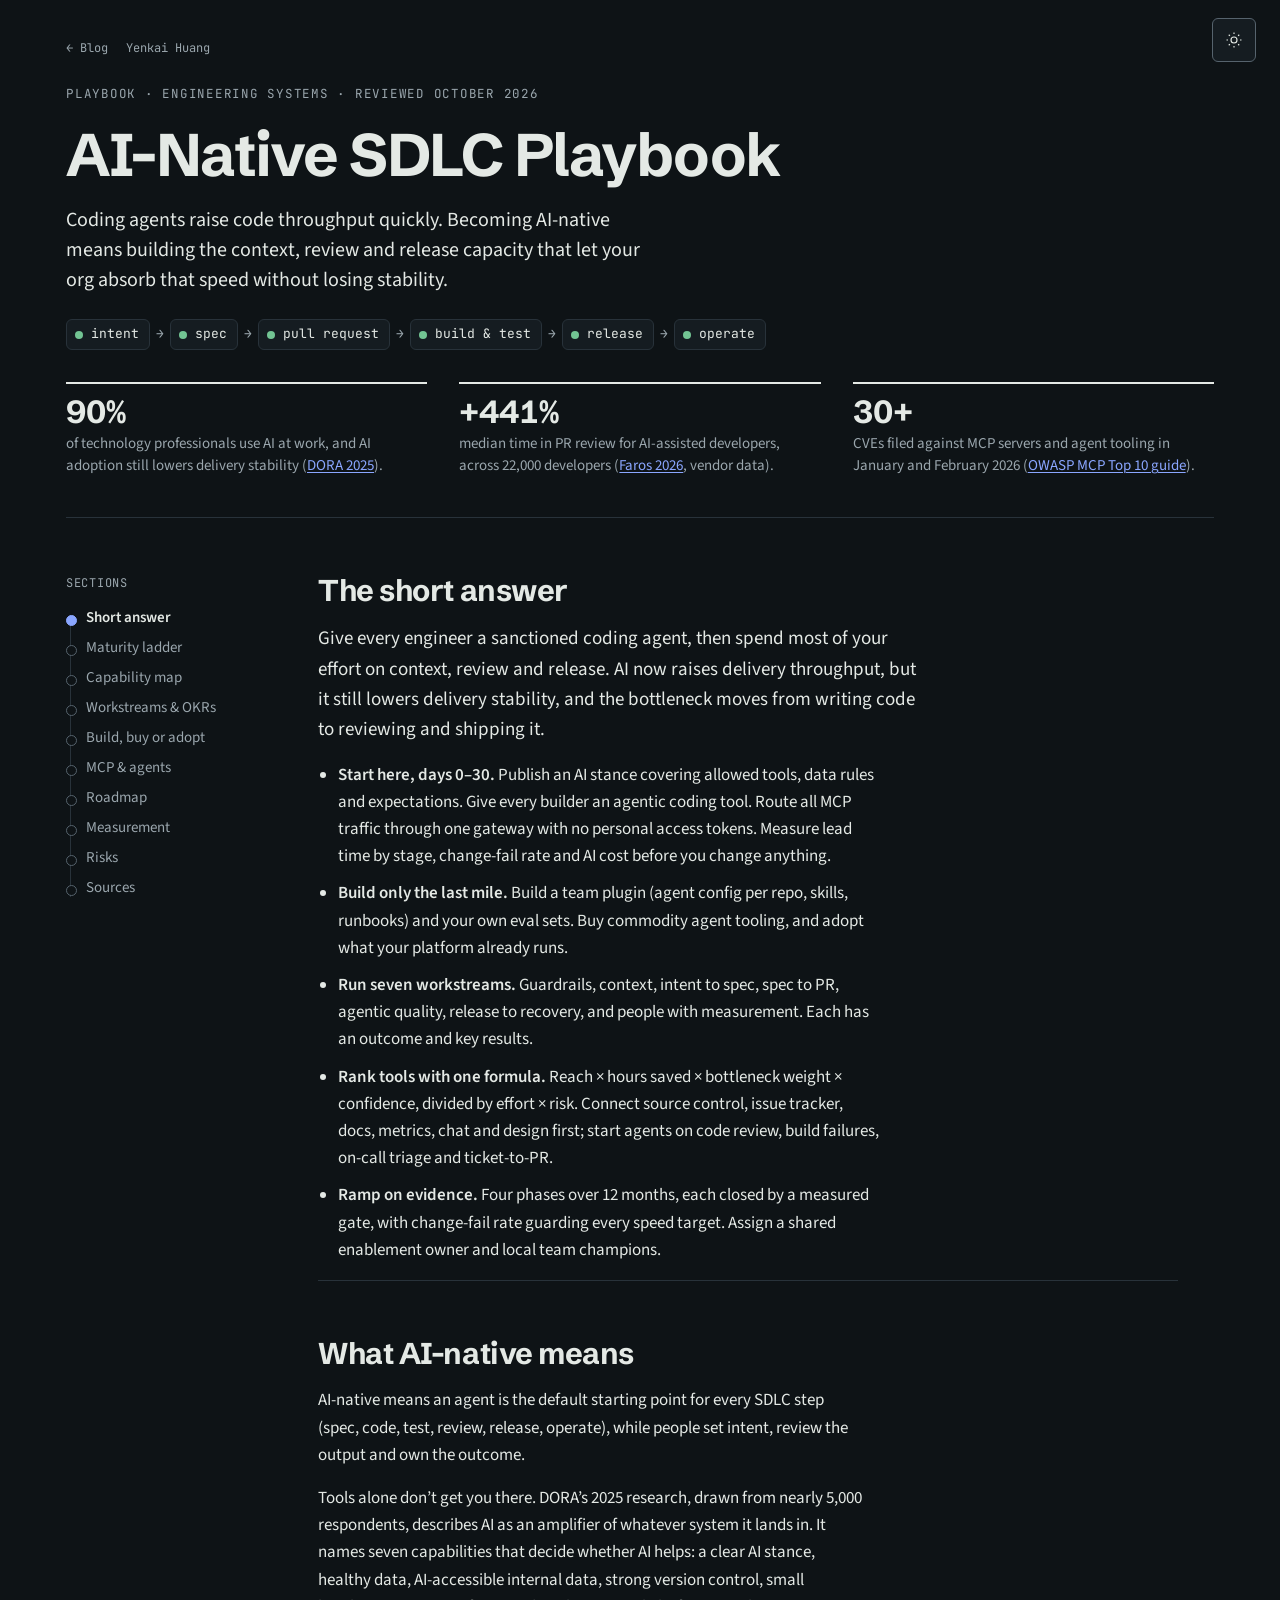
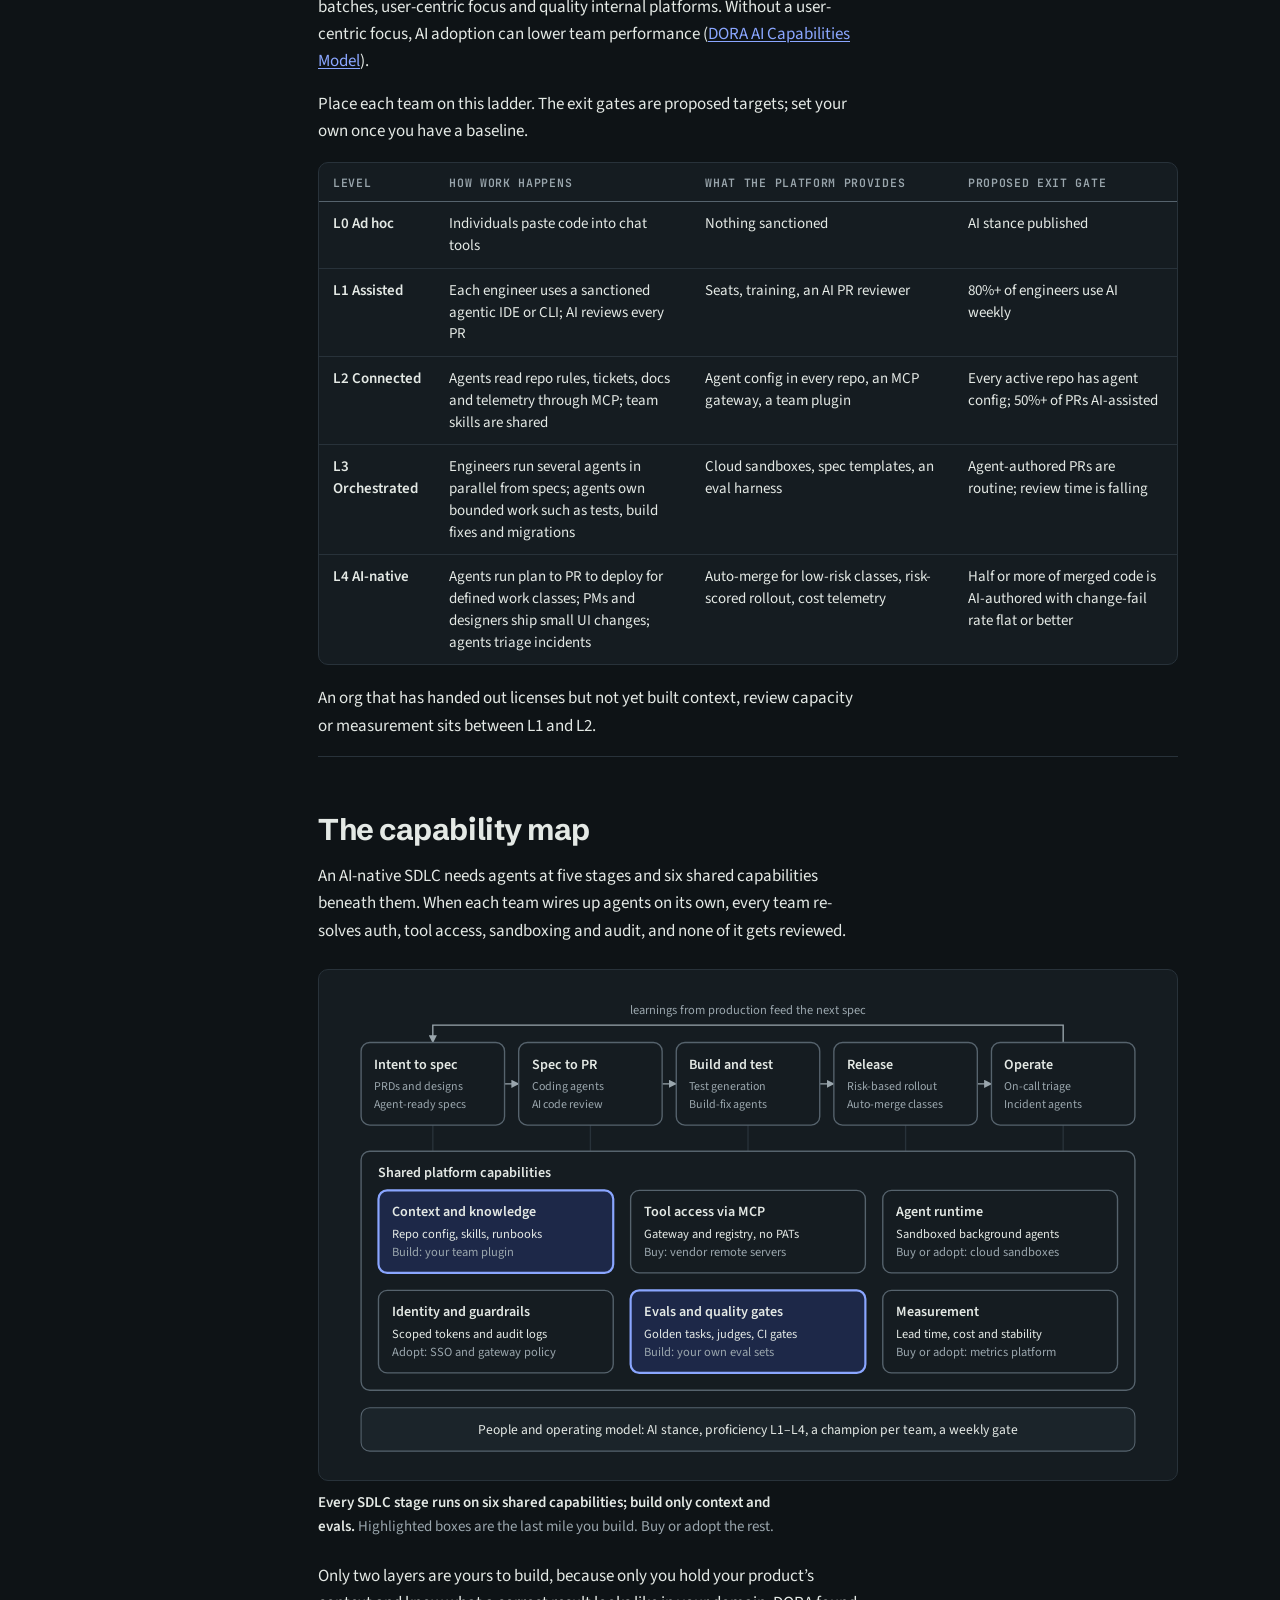
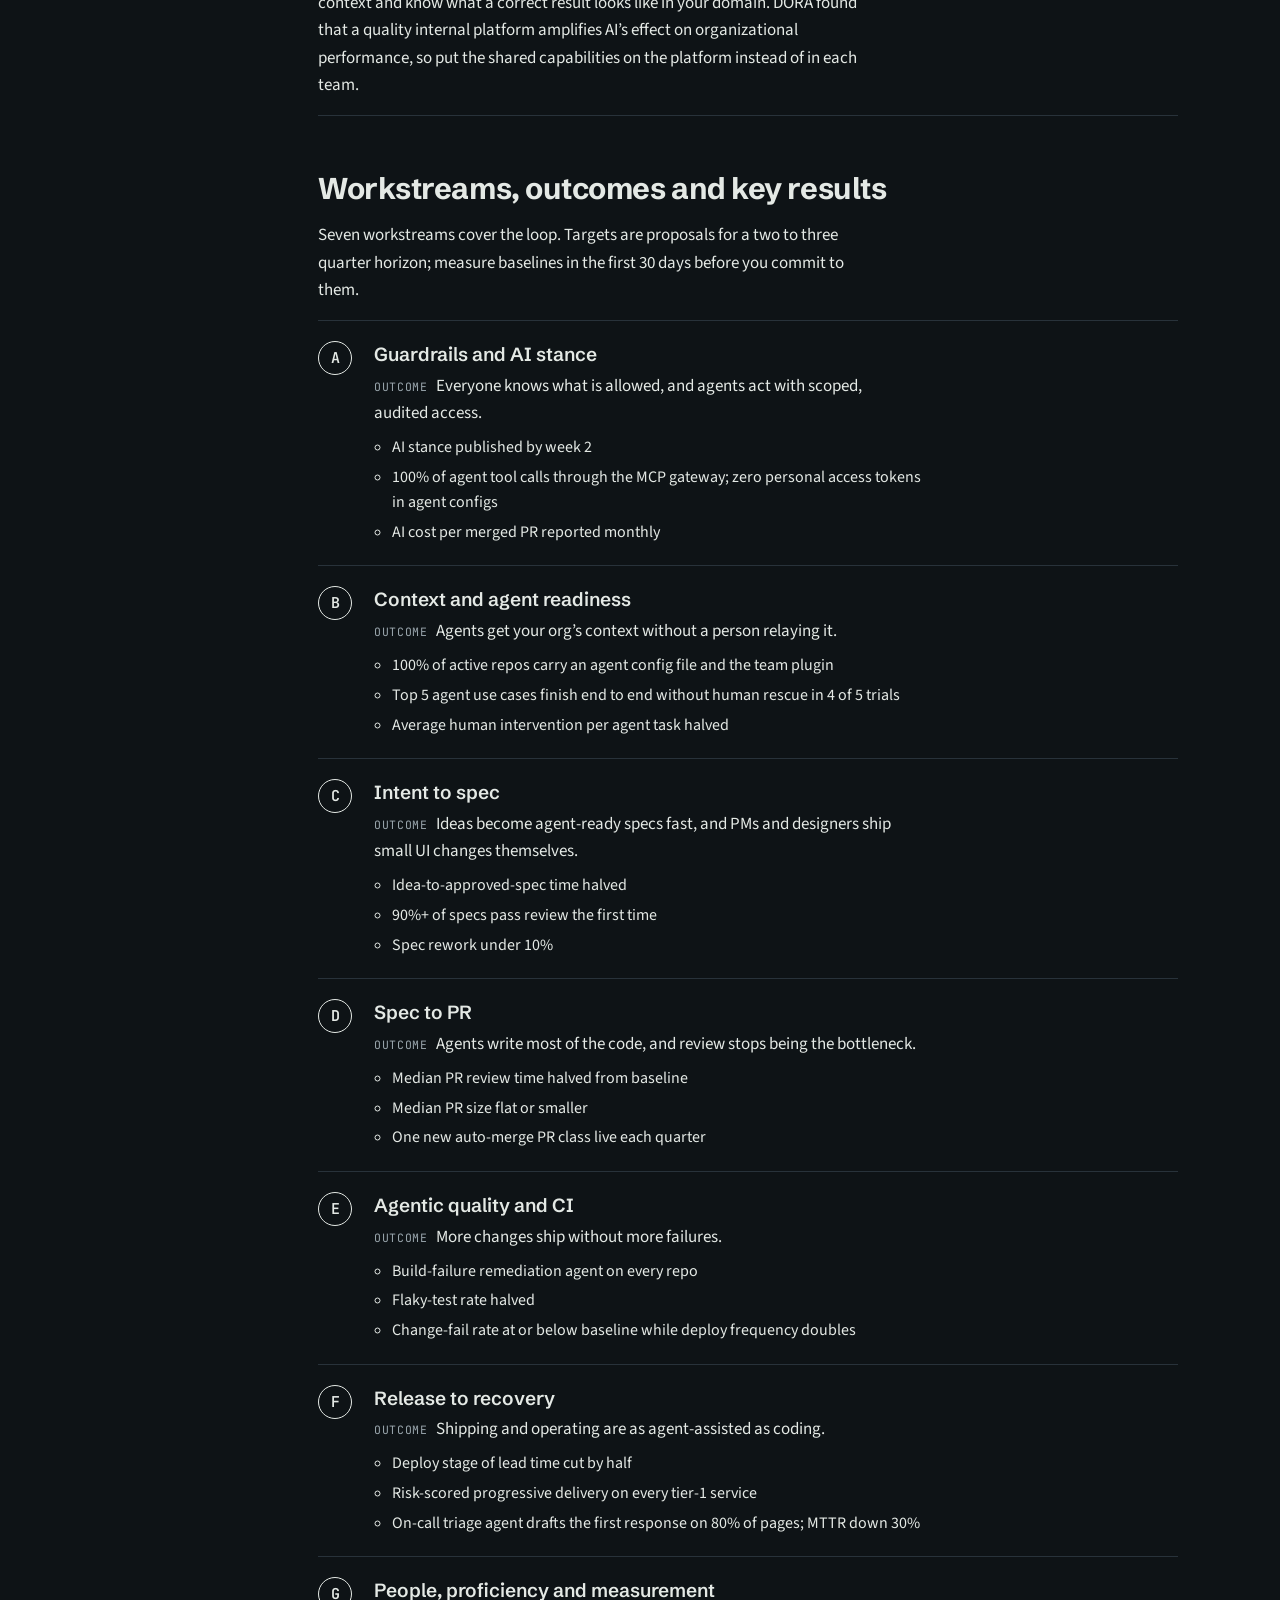
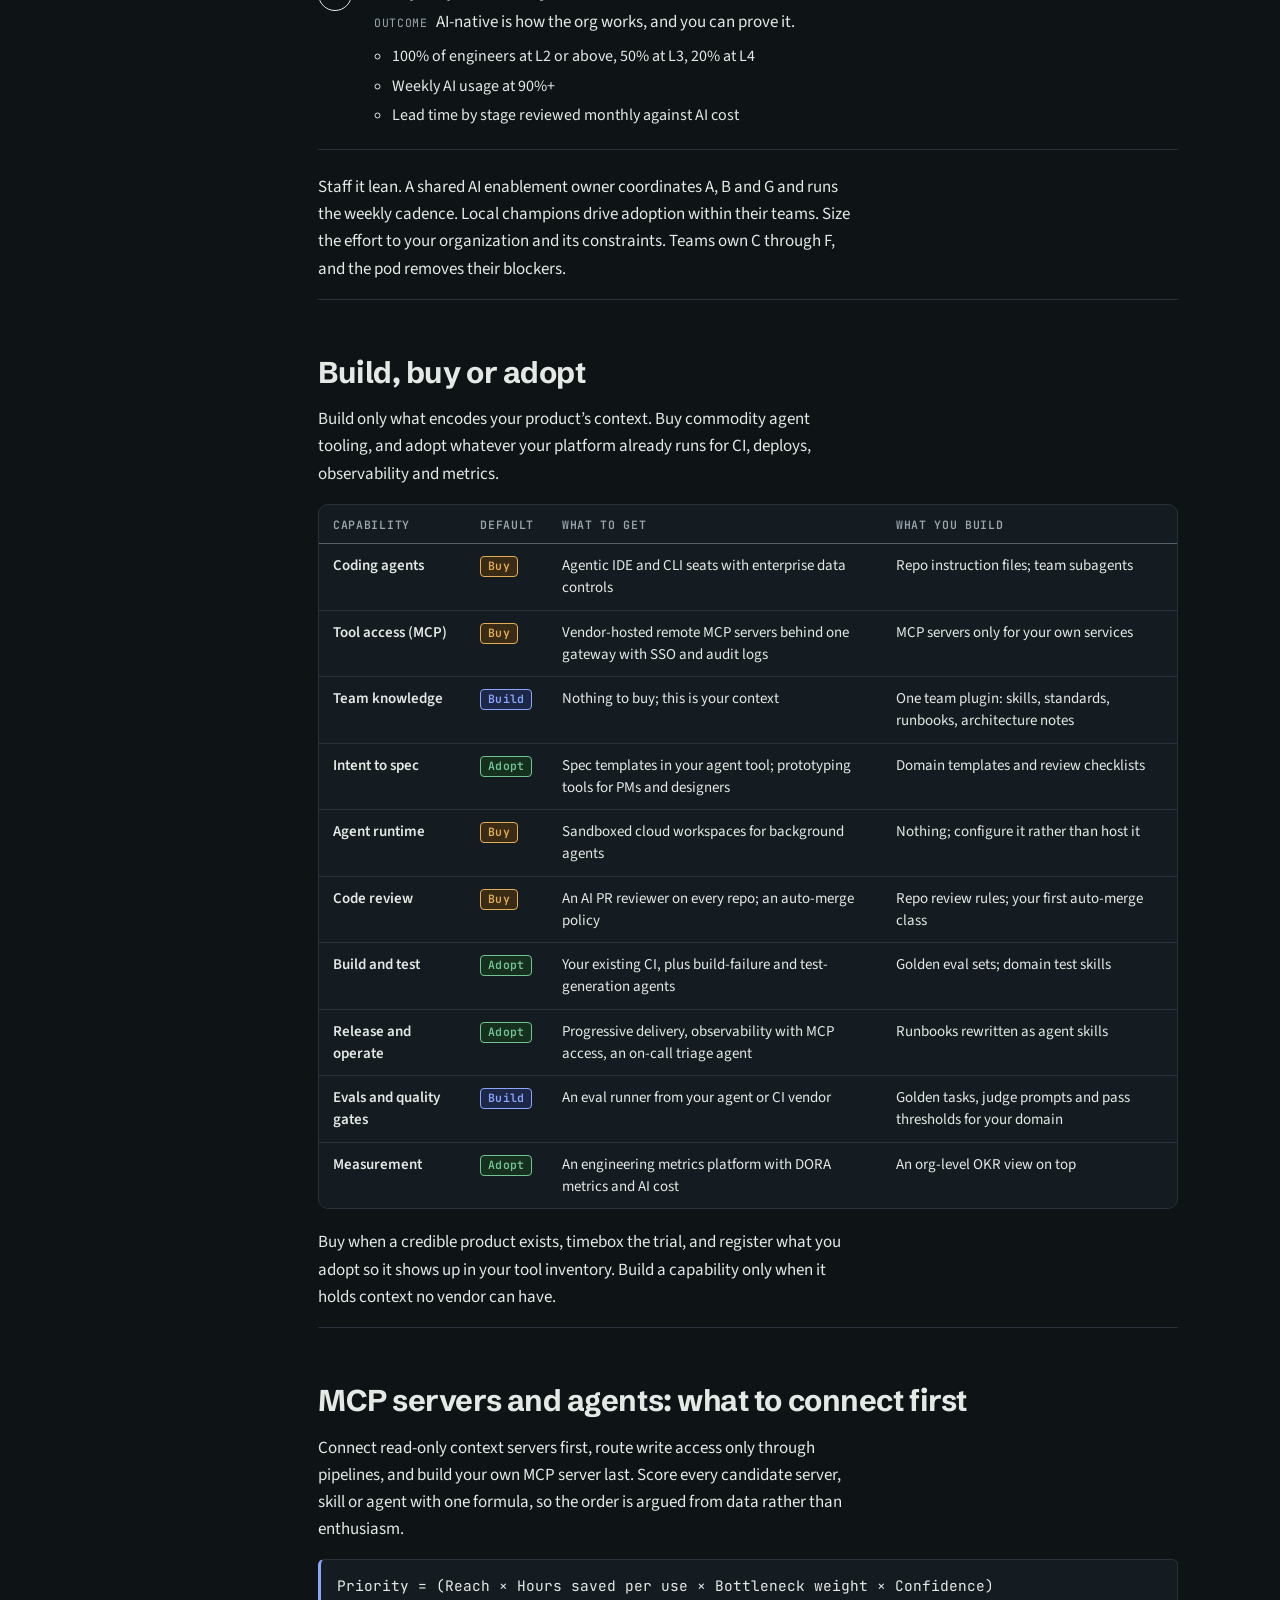
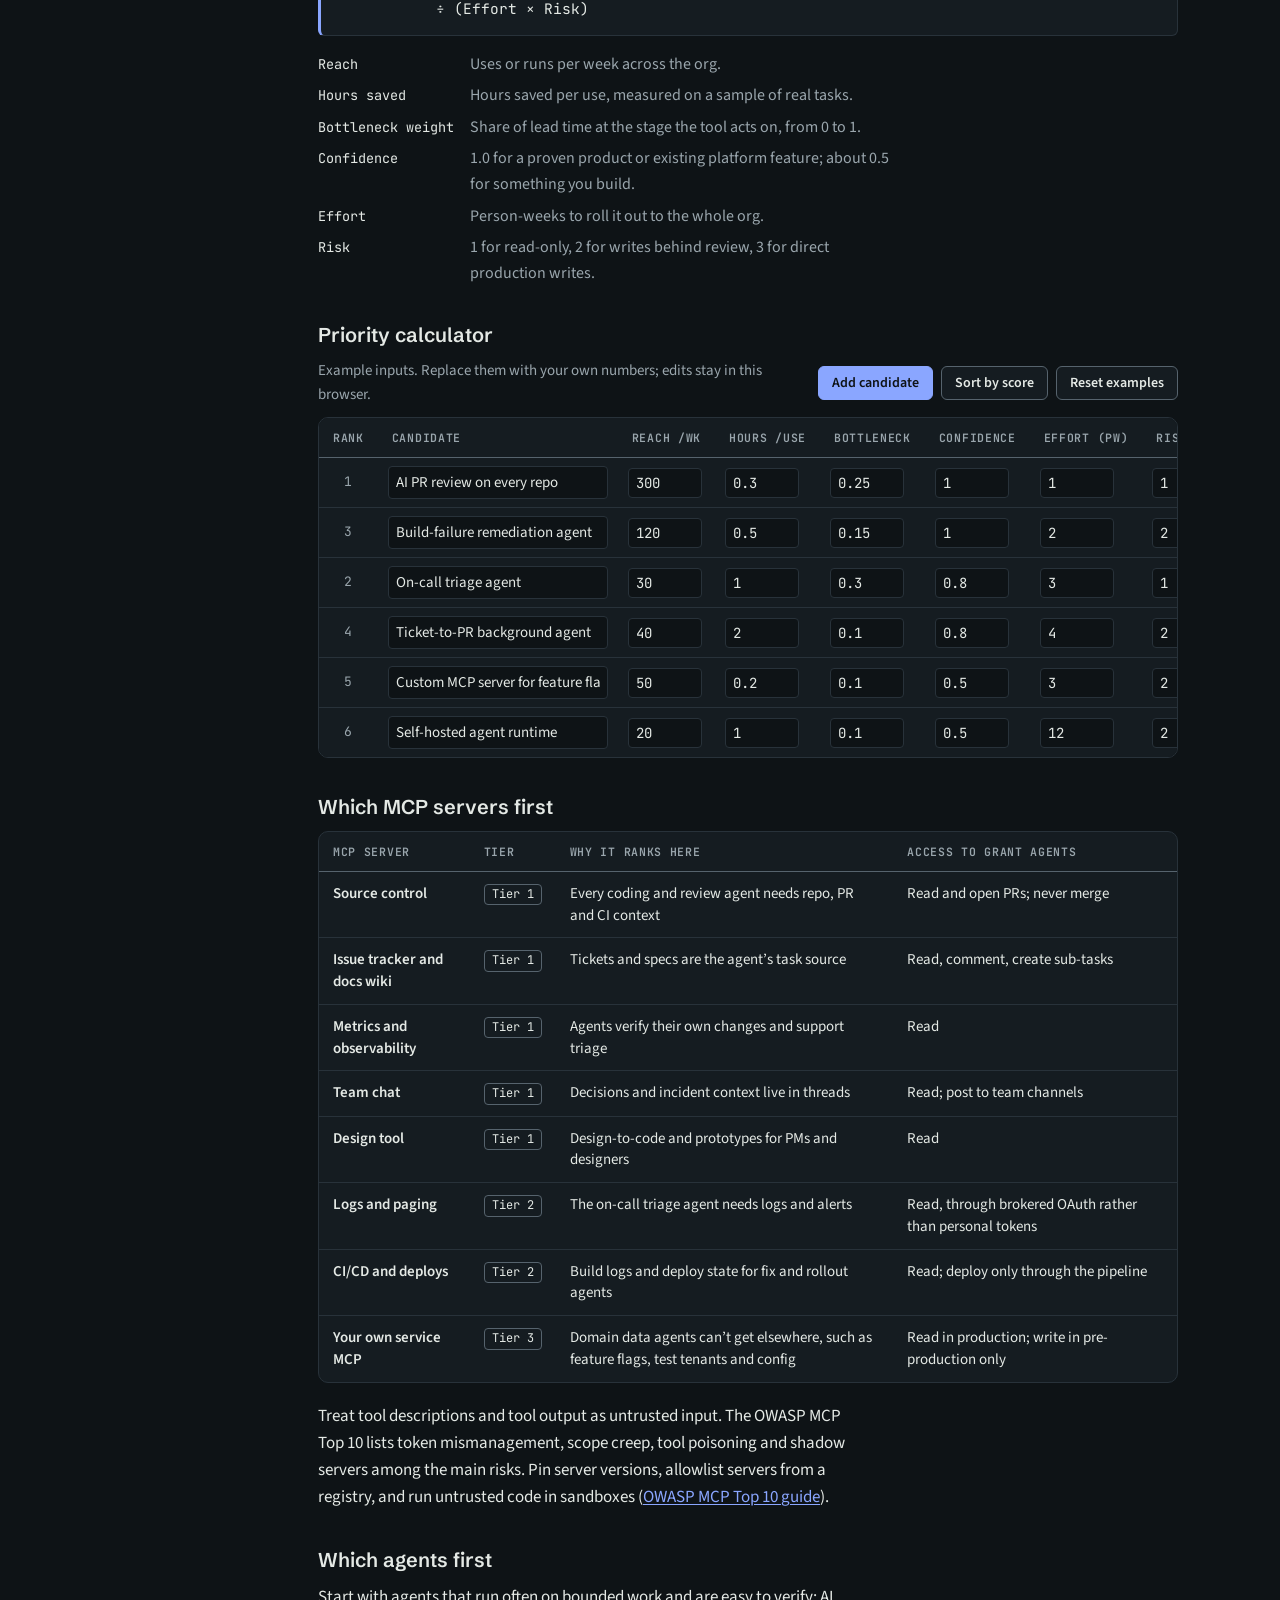
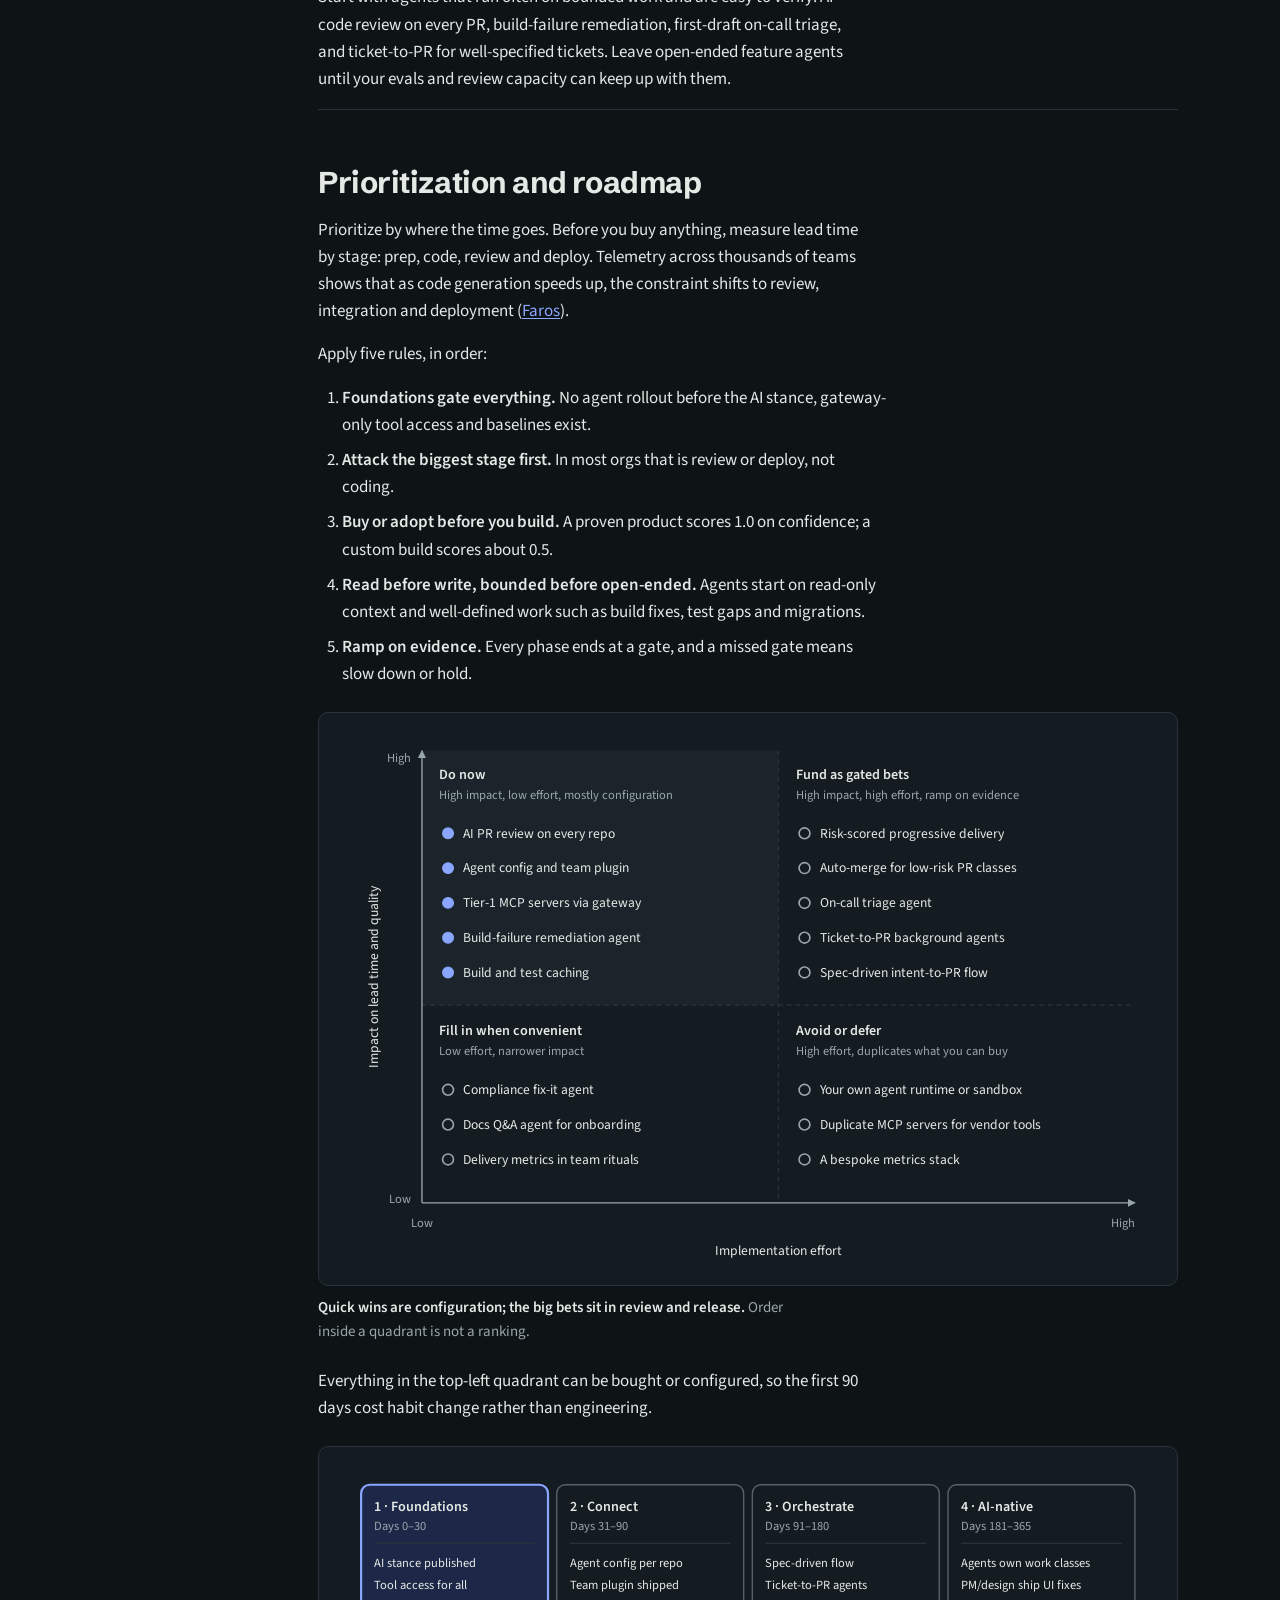
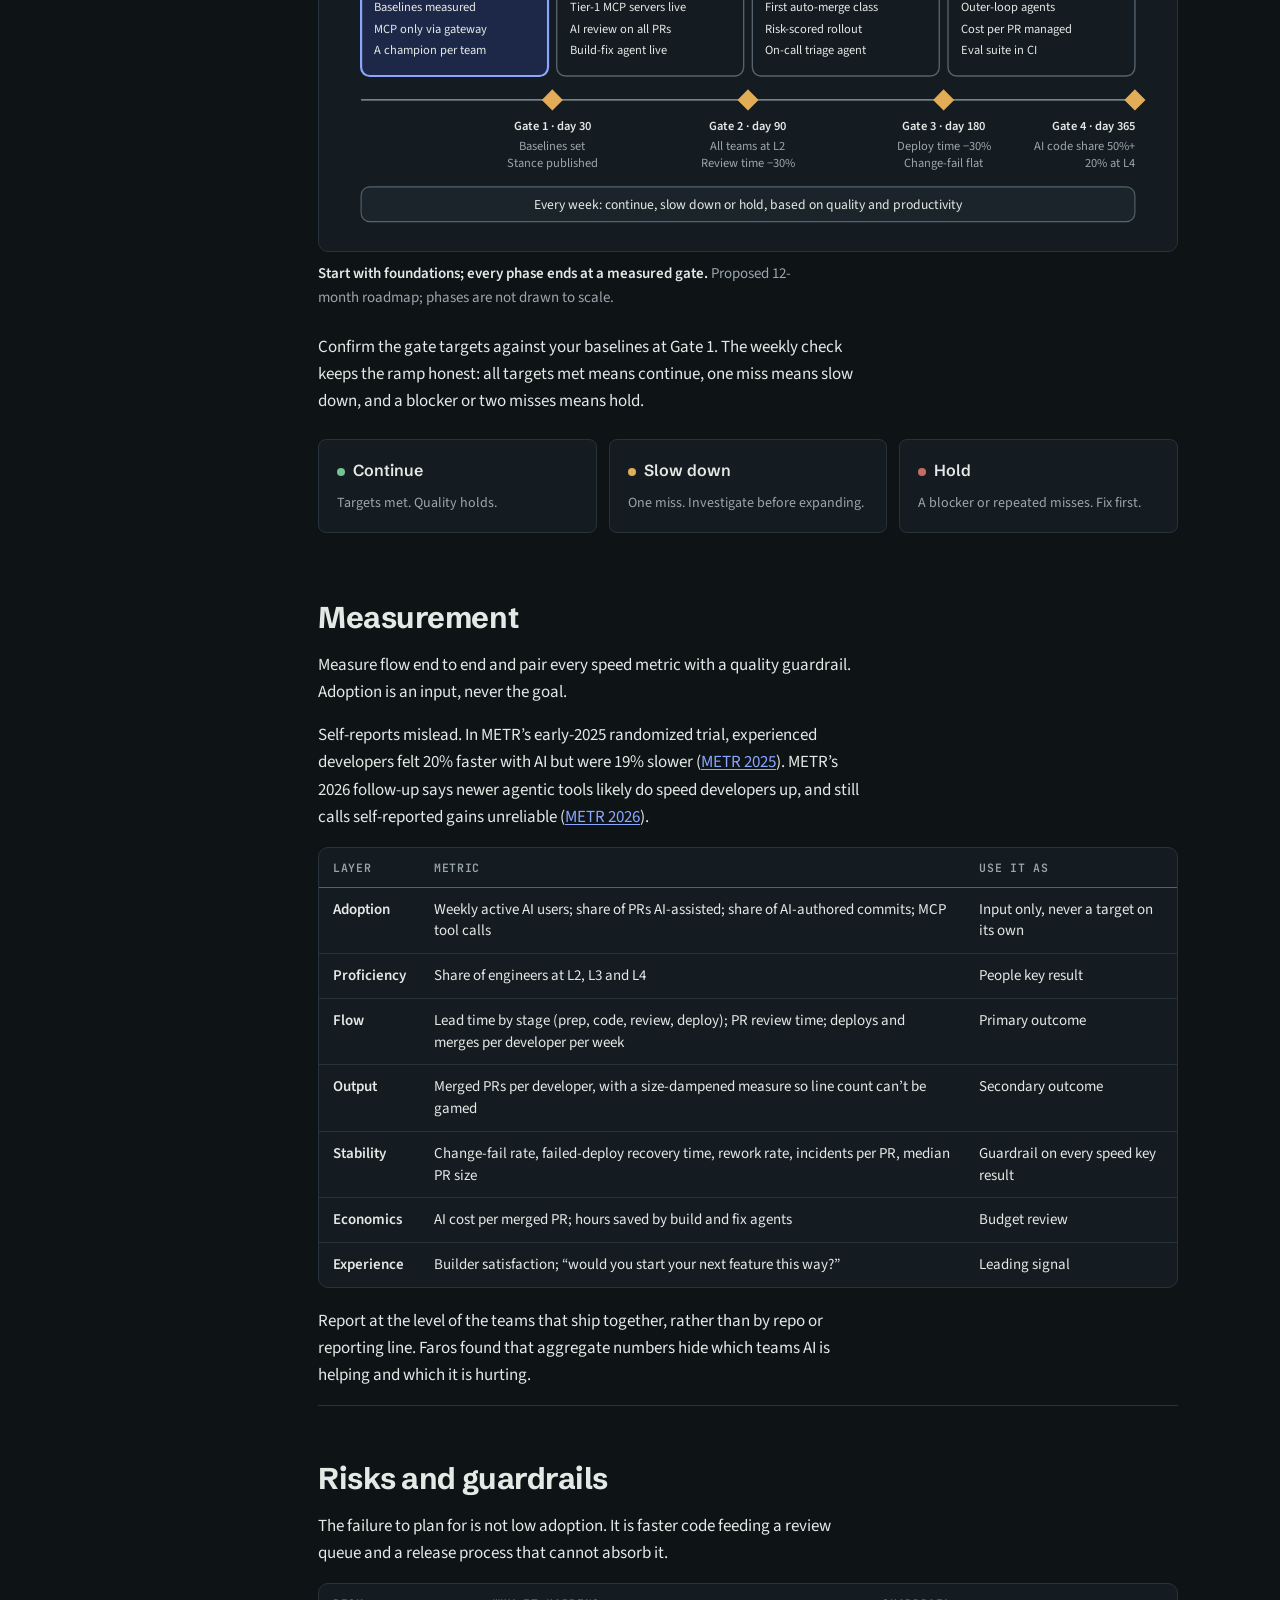
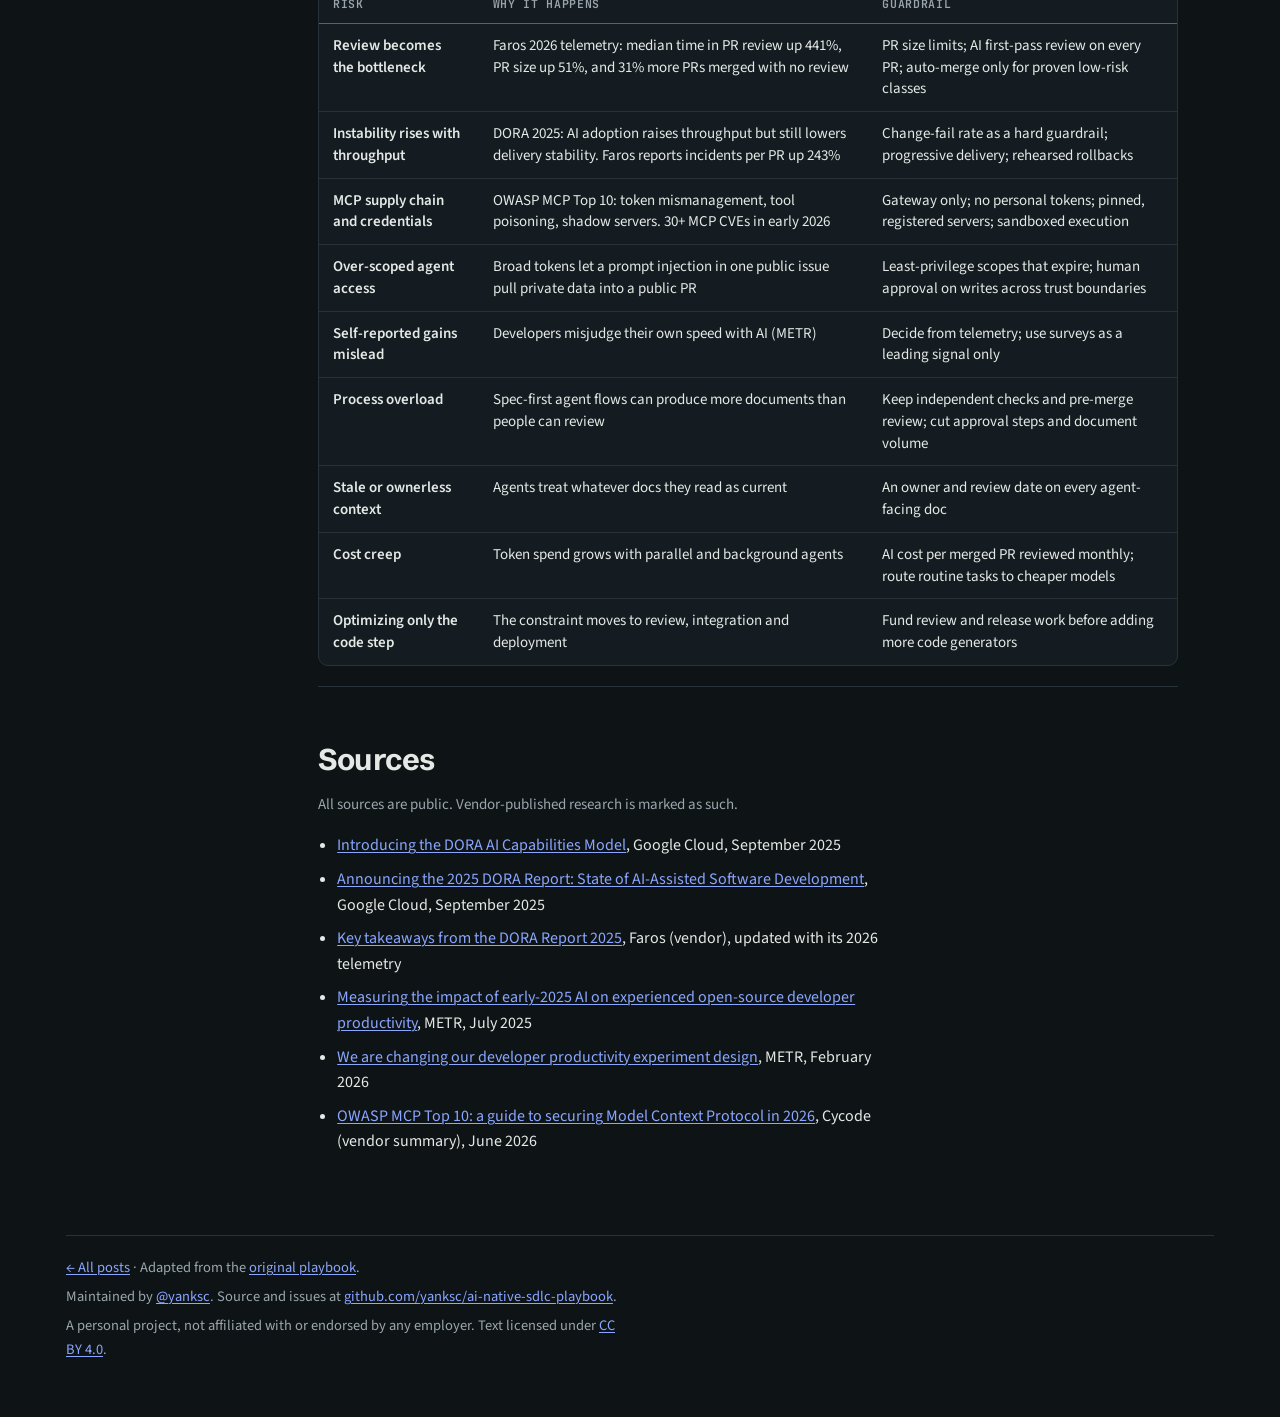
==== commit 06e34c31: "Match the original AI-Native SDLC Playbook design and structure" ====
--- a/blog/ai-native-sdlc.html
+++ b/blog/ai-native-sdlc.html
@@ -1,320 +1,313 @@
-<!DOCTYPE html>
-<html lang="en">
+<!doctype html>
+<html lang="en" data-theme="dark">
 <head>
-<meta charset="UTF-8">
-<meta name="viewport" content="width=device-width, initial-scale=1">
-<title>Building an AI-native software delivery lifecycle — Yenkai Huang</title>
-<meta name="description" content="A practical approach to AI-native software delivery: shared context, evaluation, governed agent access, and measured rollout across the lifecycle.">
-<meta property="og:title" content="Building an AI-native software delivery lifecycle">
-<meta property="og:description" content="Build the context, review capacity, and release discipline that turn coding-agent speed into reliable delivery.">
-<link rel="preconnect" href="https://fonts.googleapis.com"><link rel="preconnect" href="https://fonts.gstatic.com" crossorigin><link href="https://fonts.googleapis.com/css2?family=Archivo:wght@700;800&family=IBM+Plex+Sans:wght@400;500;600&family=IBM+Plex+Mono:wght@400;500&display=swap" rel="stylesheet">
+<meta charset="utf-8">
+<meta name="viewport" content="width=device-width, initial-scale=1, viewport-fit=cover">
+<meta property="og:title" content="AI-Native SDLC Playbook">
+<meta property="og:description" content="Capabilities, workstreams with OKRs, MCP and agent prioritization, and a proposed roadmap for engineering teams.">
+<title>AI-Native SDLC Playbook</title>
+<meta name="description" content="A practical guide to an AI-native software delivery lifecycle: capabilities, workstreams, MCP and agents, and measured rollout gates.">
+<link rel="preconnect" href="https://fonts.googleapis.com">
+<link rel="preconnect" href="https://fonts.gstatic.com" crossorigin>
+<link rel="stylesheet" href="https://fonts.googleapis.com/css2?family=JetBrains+Mono:wght@400;600&family=Schibsted+Grotesk:wght@600;700&family=Source+Sans+3:ital,wght@0,400;0,600;1,400&display=swap">
 <style>
-:root{
-  --ground:#0e1116; --surface:#151a21; --surface-2:#1b212a;
-  --rule:#232b36; --rule-2:#2e3846;
-  --ink:#e6ebf2; --ink-2:#c6cfdb; --muted:#93a0b1; --faint:#76849a;
-  --accent:#f0b429; --accent-dim:#a8791a;
-  --maxw:860px;
+/* Layout: a CI-run style rail of sections on the left, a 68ch reading column on the right; diagrams and tables scroll inside their own frames. */
+:root {
+  --bg: #f2f4f1;
+  --surface: #ffffff;
+  --ink: #15202a;
+  --muted: #56636d;
+  --rule: #d5dad4;
+  --line-strong: #9aa5a0;
+  --tint: #e7ebe6;
+  --accent: #2a54c6;
+  --accent-soft: #e2e8f8;
+  --on-accent: #ffffff;
+  --amber: #9a5f0c;
+  --amber-soft: #f6e9d3;
+  --good: #2c7449;
+  --good-soft: #e1f0e6;
+  --font-display: "Schibsted Grotesk", "Helvetica Neue", Arial, sans-serif;
+  --font-body: "Source Sans 3", "Segoe UI", system-ui, -apple-system, sans-serif;
+  --font-mono: "JetBrains Mono", ui-monospace, SFMono-Regular, Menlo, Consolas, monospace;
 }
-*,*::before,*::after{box-sizing:border-box;margin:0;padding:0}
-html{scroll-behavior:smooth;-webkit-text-size-adjust:100%}
-body{
-  font-family:'IBM Plex Sans',-apple-system,BlinkMacSystemFont,'Segoe UI',Helvetica,Arial,sans-serif;
-  background:var(--ground); color:var(--ink-2);
-  line-height:1.62; font-size:16px; -webkit-font-smoothing:antialiased;
+@media (prefers-color-scheme: dark) {
+  :root:not([data-theme="light"]) {
+    --bg: #0e1316; --surface: #151c21; --ink: #e4e9e5; --muted: #9aa6ad; --rule: #28323a; --line-strong: #56636d;
+    --tint: #1b242a; --accent: #8aa6ff; --accent-soft: #1d2848; --on-accent: #0e1316;
+    --amber: #e3ad58; --amber-soft: #3a2b14; --good: #72c493; --good-soft: #15301f;
+    color-scheme: dark;
+  }
 }
-.wrap{max-width:var(--maxw);margin:0 auto;padding:0 24px}
-a{color:var(--ink);text-decoration:underline;text-decoration-color:var(--rule-2);text-underline-offset:3px}
-a:hover{color:var(--accent);text-decoration-color:var(--accent)}
-:focus-visible{outline:2px solid var(--accent);outline-offset:3px;border-radius:2px}
-code,pre,.mono{font-family:'IBM Plex Mono',ui-monospace,SFMono-Regular,Menlo,Consolas,monospace}
-.sr{position:absolute;width:1px;height:1px;padding:0;margin:-1px;overflow:hidden;clip:rect(0 0 0 0);white-space:nowrap;border:0}
-
-/* ── Hero: one full viewport, centred, canvas behind ── */
-.hero{
-  position:relative;min-height:100svh;display:flex;flex-direction:column;
-  align-items:center;justify-content:center;text-align:center;
-  padding:80px 24px 96px;overflow:hidden;
+:root[data-theme="dark"] {
+  --bg: #0e1316; --surface: #151c21; --ink: #e4e9e5; --muted: #9aa6ad; --rule: #28323a; --line-strong: #56636d;
+  --tint: #1b242a; --accent: #8aa6ff; --accent-soft: #1d2848; --on-accent: #0e1316;
+  --amber: #e3ad58; --amber-soft: #3a2b14; --good: #72c493; --good-soft: #15301f;
+  color-scheme: dark;
 }
-#topo{position:absolute;inset:0;width:100%;height:100%;display:block;z-index:0}
-.hero-veil{
-  position:absolute;inset:0;z-index:1;pointer-events:none;
-  background:radial-gradient(ellipse 58% 48% at 50% 44%,
-    rgba(14,17,22,.90) 0%, rgba(14,17,22,.62) 52%, rgba(14,17,22,0) 100%);
+@media (prefers-reduced-motion: no-preference) { html { scroll-behavior: smooth; } }
+* { box-sizing: border-box; }
+body {
+  margin: 0;
+  background: var(--bg);
+  color: var(--ink);
+  font-family: var(--font-body);
+  font-size: 17px;
+  line-height: 1.6;
+  -webkit-text-size-adjust: 100%;
 }
-.hero-inner{position:relative;z-index:2;width:100%;max-width:1040px;display:flex;flex-direction:column;align-items:center;gap:0}
-.hero-name{
-  font-family:'IBM Plex Mono',ui-monospace,monospace;font-size:.82rem;letter-spacing:.24em;
-  text-transform:uppercase;color:var(--muted);margin-bottom:22px;
+a { color: var(--accent); text-underline-offset: 2px; text-decoration-thickness: 1px; }
+a:hover { text-decoration-thickness: 2px; }
+:focus-visible { outline: 2px solid var(--accent); outline-offset: 2px; border-radius: 3px; }
+.page {
+  max-width: 1180px;
+  margin: 0 auto;
+  padding-left: max(16px, env(safe-area-inset-left, 0px));
+  padding-right: max(16px, env(safe-area-inset-right, 0px));
+  padding-block: 40px 56px;
 }
-.roleline{
-  font-family:'Archivo',-apple-system,Helvetica,Arial,sans-serif;
-  font-size:clamp(2rem,7.4vw,5rem);font-weight:800;letter-spacing:-.04em;
-  line-height:1.0;color:var(--ink);margin-bottom:28px;
-  display:grid;grid-template-columns:minmax(0,1fr);perspective:900px;
+
+/* Hero */
+.hero { display: grid; gap: 20px; padding-bottom: 40px; border-bottom: 1px solid var(--rule); }
+.eyebrow { margin: 0; font-family: var(--font-mono); font-size: 12.5px; letter-spacing: 0.06em; text-transform: uppercase; color: var(--muted); }
+h1 {
+  margin: 0;
+  font-family: var(--font-display);
+  font-weight: 700;
+  font-size: clamp(38px, 6vw, 60px);
+  line-height: 1.02;
+  letter-spacing: -0.025em;
+  text-wrap: balance;
 }
-.roleline>.sizer,.roleline>.live{grid-area:1/1}
-.roleline>.sizer{visibility:hidden;pointer-events:none}
-.roleline>.live{display:flex;flex-wrap:wrap;justify-content:center;align-items:baseline;gap:0 .16em}
-.flip{display:inline-block;transform-origin:50% 60%;backface-visibility:hidden}
-.flip.out{animation:flipOut .3s cubic-bezier(.55,0,.85,.2) forwards}
-.flip.in{animation:flipIn .38s cubic-bezier(.2,.9,.3,1)}
-@keyframes flipOut{to{transform:rotateX(-85deg);opacity:0}}
-@keyframes flipIn{from{transform:rotateX(80deg);opacity:0}to{transform:none;opacity:1}}
-.flip::after{
-  content:"";display:inline-block;width:.42em;height:.82em;background:var(--accent);
-  margin-left:.14em;transform:translateY(.02em);animation:blink 1.15s steps(1,end) infinite;
+.dek { margin: 0; max-width: 60ch; font-size: 20px; line-height: 1.5; color: var(--ink); }
+.run { display: flex; flex-wrap: wrap; align-items: center; gap: 6px 4px; margin: 4px 0 0; padding: 0; list-style: none; font-family: var(--font-mono); font-size: 13px; }
+.run li { display: inline-flex; align-items: center; gap: 8px; padding: 4px 10px 4px 8px; border: 1px solid var(--rule); border-radius: 6px; background: var(--surface); }
+.run li::before { content: ""; width: 8px; height: 8px; border-radius: 50%; background: var(--good); }
+.run .arrow { border: 0; background: none; padding: 0 2px; color: var(--muted); }
+.run .arrow::before { display: none; }
+.facts { display: grid; grid-template-columns: repeat(auto-fit, minmax(220px, 1fr)); gap: 16px 32px; margin: 12px 0 0; }
+.facts div { border-top: 2px solid var(--ink); padding-top: 10px; min-width: 0; }
+.facts dt { font-family: var(--font-display); font-weight: 700; font-size: 32px; line-height: 1.1; font-variant-numeric: tabular-nums; }
+.facts dd { margin: 4px 0 0; font-size: 15px; color: var(--muted); line-height: 1.45; }
+
+/* Layout */
+.layout { display: grid; grid-template-columns: minmax(0, 1fr); gap: 8px; }
+@media (min-width: 1000px) { .layout { grid-template-columns: 196px minmax(0, 1fr); gap: 56px; } }
+main { min-width: 0; max-width: 860px; }
+
+/* Section rail */
+.toc { padding-top: 24px; min-width: 0; }
+.toc p { margin: 0 0 10px; font-family: var(--font-mono); font-size: 12px; letter-spacing: 0.06em; text-transform: uppercase; color: var(--muted); }
+.toc ol { list-style: none; margin: 0; padding: 0; display: flex; gap: 6px; overflow-x: auto; padding-bottom: 6px; }
+.toc a { display: block; white-space: nowrap; text-decoration: none; color: var(--ink); font-size: 15px; padding: 4px 10px; border: 1px solid var(--rule); border-radius: 6px; background: var(--surface); }
+.toc a[aria-current="true"] { border-color: var(--accent); color: var(--accent); }
+@media (min-width: 1000px) {
+  .toc { position: sticky; top: calc(env(safe-area-inset-top, 0px) + 24px); align-self: start; padding-top: 56px; }
+  .toc ol { flex-direction: column; gap: 0; overflow: visible; position: relative; }
+  .toc ol::before { content: ""; position: absolute; left: 4px; top: 12px; bottom: 12px; width: 1px; background: var(--rule); }
+  .toc li { position: relative; padding-left: 20px; }
+  .toc li::before { content: ""; position: absolute; left: 0; top: 12px; width: 9px; height: 9px; border-radius: 50%; background: var(--bg); border: 1.5px solid var(--line-strong); }
+  .toc li:has(a[aria-current="true"])::before { background: var(--accent); border-color: var(--accent); }
+  .toc a { border: 0; background: none; padding: 3px 0; font-size: 15px; color: var(--muted); }
+  .toc a:hover { color: var(--ink); }
+  .toc a[aria-current="true"] { color: var(--ink); font-weight: 600; }
 }
-.roleline>.sizer .flip::after{animation:none}
-@keyframes blink{0%,48%{opacity:1}49%,100%{opacity:0}}
-.hero-lede{font-size:1.12rem;color:var(--ink-2);max-width:46ch;margin-bottom:34px;text-wrap:balance}
-.hero-contact{
-  font-family:'IBM Plex Mono',ui-monospace,monospace;font-size:.8rem;color:var(--muted);
-  display:flex;flex-wrap:wrap;justify-content:center;gap:6px 16px;
-}
-.hero-contact a{color:var(--muted);text-decoration-color:var(--rule-2)}
-.hero-contact a:hover{color:var(--accent)}
-.scrollcue{
-  position:absolute;bottom:30px;left:50%;transform:translateX(-50%);z-index:2;
-  font-family:'IBM Plex Mono',monospace;font-size:.64rem;letter-spacing:.2em;
-  text-transform:uppercase;color:var(--faint);text-decoration:none;
-  display:flex;flex-direction:column;align-items:center;gap:7px;
-}
-.scrollcue:hover{color:var(--accent)}
-.scrollcue span{display:block;width:1px;height:26px;background:linear-gradient(var(--rule-2),transparent);animation:cue 2.4s ease-in-out infinite}
-@keyframes cue{0%,100%{opacity:.35;transform:scaleY(.7)}50%{opacity:1;transform:scaleY(1)}}
-
-/* ── Orchestrated entrance ── */
-@keyframes rise{from{opacity:0;transform:translateY(10px)}to{opacity:1;transform:none}}
-@keyframes settle{from{opacity:0}to{opacity:1}}
-#topo{animation:settle 1100ms ease-out both}
-.hero-inner>*{animation:rise 560ms cubic-bezier(.2,.75,.3,1) both}
-.hero-inner>*:nth-child(1){animation-delay:120ms}
-.hero-inner>*:nth-child(2){animation-delay:250ms}
-.hero-inner>*:nth-child(3){animation-delay:400ms}
-.hero-inner>*:nth-child(4){animation-delay:530ms}
-.scrollcue{animation:rise 560ms cubic-bezier(.2,.75,.3,1) both;animation-delay:760ms}
-
-/* ── Tabs ── */
-.tabbar{position:sticky;top:0;z-index:30;background:var(--ground);border-bottom:1px solid var(--rule)}
-.tablist{max-width:var(--maxw);margin:0 auto;padding:0 24px;display:flex;gap:2px;overflow-x:auto;scrollbar-width:none}
-.tablist::-webkit-scrollbar{display:none}
-.tab{
-  appearance:none;background:none;border:0;border-bottom:2px solid transparent;
-  font-family:'IBM Plex Mono',ui-monospace,monospace;font-size:.74rem;letter-spacing:.1em;
-  text-transform:uppercase;color:var(--faint);padding:16px 13px 13px;cursor:pointer;
-  white-space:nowrap;transition:color .15s,border-color .15s;
-}
-.tab:hover{color:var(--ink-2)}
-.tab[aria-selected="true"]{color:var(--ink);border-bottom-color:var(--accent)}
-
-/* ── Panels ── */
-.panel{padding:56px 0 112px}
-.panel[hidden]{display:none}
-.lede{font-size:1.02rem;color:var(--muted);max-width:60ch;margin-bottom:40px}
-h2{
-  font-family:'IBM Plex Mono',ui-monospace,monospace;font-size:.7rem;letter-spacing:.18em;
-  text-transform:uppercase;color:var(--faint);margin:56px 0 20px;padding-bottom:10px;
-  border-bottom:1px solid var(--rule);font-weight:500;
-}
-h2:first-of-type{margin-top:0}
-h3{font-family:'Archivo',sans-serif;font-size:1.12rem;font-weight:700;color:var(--ink);letter-spacing:-.015em;margin-bottom:8px;text-wrap:balance}
-
-/* ── Work cards ── */
-.cards{display:grid;grid-template-columns:1fr 1fr;gap:1px;background:var(--rule);border:1px solid var(--rule)}
-.card{
-  display:flex;flex-direction:column;background:var(--surface);padding:26px 24px 22px;
-  text-decoration:none;color:inherit;transition:background .18s;
-}
-.card:hover{background:var(--surface-2);color:inherit}
-.card .kicker{
-  font-family:'IBM Plex Mono',ui-monospace,monospace;font-size:.65rem;letter-spacing:.16em;
-  text-transform:uppercase;color:var(--faint);margin-bottom:12px;
-}
-.card p{font-size:.93rem;color:var(--muted);margin-bottom:14px}
-.card .metric{font-family:'IBM Plex Mono',ui-monospace,monospace;font-size:.75rem;color:var(--ink-2);line-height:1.55;margin-bottom:14px}
-.card .metric::before{content:"→ ";color:var(--accent)}
-.card .foot{margin-top:auto;display:flex;justify-content:space-between;align-items:flex-end;gap:12px;padding-top:12px}
-.more{font-family:'IBM Plex Mono',ui-monospace,monospace;font-size:.7rem;letter-spacing:.1em;text-transform:uppercase;color:var(--accent);flex:none}
-.tags{display:flex;flex-wrap:wrap;gap:5px}
-.tag{font-family:'IBM Plex Mono',ui-monospace,monospace;background:var(--surface-2);border:1px solid var(--rule-2);color:var(--muted);font-size:.65rem;padding:2px 8px}
-
-/* ── Domain rows ── */
-.domaincards{display:flex;flex-direction:column;border-top:1px solid var(--rule)}
-.dcard{
-  display:flex;justify-content:space-between;align-items:center;gap:20px;
-  border-bottom:1px solid var(--rule);padding:22px 4px;text-decoration:none;color:inherit;
-  transition:padding-left .18s,background .18s;
-}
-.dcard:hover{padding-left:12px;background:var(--surface);color:inherit}
-.dcard p{font-size:.9rem;color:var(--muted);margin-top:5px}
-.dcard .arrow{color:var(--accent);font-size:1.05rem;flex:none}
-
-/* ── Earlier ── */
-.earlier{padding-left:18px;border-left:1px solid var(--rule-2);margin-bottom:22px}
-.earlier .role{font-weight:600;color:var(--ink);font-size:.98rem}
-.earlier .meta{font-family:'IBM Plex Mono',ui-monospace,monospace;font-size:.71rem;color:var(--faint);letter-spacing:.08em;margin:3px 0 8px}
-.earlier p{font-size:.91rem;color:var(--muted)}
-
-/* ── Tables ── */
-table{width:100%;border-collapse:collapse;font-size:.9rem;margin-bottom:8px}
-th{
-  text-align:left;font-family:'IBM Plex Mono',ui-monospace,monospace;font-size:.65rem;letter-spacing:.14em;
-  text-transform:uppercase;color:var(--faint);padding:0 14px 10px 0;border-bottom:1px solid var(--rule-2);font-weight:500;
-}
-td{padding:12px 14px 12px 0;border-bottom:1px solid var(--rule);vertical-align:top;color:var(--muted)}
-td:first-child{color:var(--ink);font-weight:500;white-space:nowrap}
-.scroller{overflow-x:auto;margin-bottom:28px}
-.depth{font-family:'IBM Plex Mono',ui-monospace,monospace;font-size:.63rem;letter-spacing:.1em;text-transform:uppercase;padding:2px 7px;white-space:nowrap}
-.d-expert{background:var(--accent);color:var(--ground);font-weight:500}
-.d-practiced{background:var(--surface-2);color:var(--ink-2);border:1px solid var(--rule-2)}
-.d-familiar{background:transparent;color:var(--faint);border:1px solid var(--rule)}
-
-.rubric{display:grid;grid-template-columns:repeat(3,1fr);gap:1px;background:var(--rule);border:1px solid var(--rule);margin-bottom:36px}
-.rubric div{background:var(--surface);padding:18px}
-.rubric strong{font-family:'IBM Plex Mono',ui-monospace,monospace;font-size:.7rem;letter-spacing:.12em;text-transform:uppercase;color:var(--accent)}
-.rubric p{font-size:.85rem;color:var(--muted);margin-top:8px}
-
-/* ── For Agents ── */
-.callout{background:var(--surface);border:1px solid var(--rule);padding:24px;margin-bottom:30px}
-.callout p{font-size:.95rem;color:var(--muted)}
-.filelink{
-  display:inline-flex;align-items:center;gap:9px;margin-top:16px;background:var(--accent);color:var(--ground);
-  padding:10px 17px;font-family:'IBM Plex Mono',ui-monospace,monospace;font-size:.76rem;font-weight:500;text-decoration:none;
-}
-.filelink:hover{background:var(--ink);color:var(--ground)}
-.diagram{background:var(--surface);border:1px solid var(--rule);padding:24px 18px;margin-bottom:30px;overflow-x:auto}
-.diagram svg{display:block;width:100%;min-width:560px;height:auto}
-.decision{margin-bottom:24px}
-.decision p{font-size:.93rem;color:var(--muted)}
-pre{background:var(--surface);border:1px solid var(--rule);color:var(--ink-2);padding:18px 20px;overflow-x:auto;font-size:.79rem;line-height:1.65;margin-bottom:12px}
-.note{font-size:.87rem;color:var(--muted);margin-bottom:28px;max-width:62ch}
-
-/* ── About ── */
-.about{display:flex;flex-direction:column;gap:18px}
-.about p{font-size:1rem;color:var(--ink-2);max-width:62ch}
-.edu{margin-bottom:17px}
-.edu .school{font-weight:600;color:var(--ink);font-size:.99rem}
-.edu .detail{font-size:.86rem;color:var(--muted)}
-.community{display:flex;flex-direction:column;gap:8px}
-.community li{font-size:.93rem;color:var(--muted);list-style:none;padding-left:20px;position:relative}
-.community li::before{content:"·";position:absolute;left:5px;color:var(--accent);font-weight:700}
-
-/* ── Detail pages ── */
-.backlink{font-family:'IBM Plex Mono',ui-monospace,monospace;font-size:.72rem;letter-spacing:.1em;text-transform:uppercase;color:var(--faint);text-decoration:none;display:inline-block;margin-bottom:34px}
-.backlink:hover{color:var(--accent)}
-.detail-head{padding:60px 0 10px}
-.detail-head h1{font-family:'Archivo',sans-serif;font-size:clamp(1.9rem,5vw,2.8rem);font-weight:800;letter-spacing:-.035em;line-height:1.07;color:var(--ink);margin-bottom:16px;max-width:19ch;text-wrap:balance}
-.detail-metric{font-family:'IBM Plex Mono',ui-monospace,monospace;font-size:.83rem;color:var(--ink-2);border-top:1px solid var(--rule);padding-top:16px;margin-top:20px;max-width:60ch}
-.detail-metric::before{content:"→ ";color:var(--accent)}
-.detail-body{padding:20px 0 104px}
-.detail-body section{margin-bottom:38px}
-.detail-body h2{border:0;margin:0 0 12px;padding:0}
-.detail-body p{font-size:1.01rem;color:var(--ink-2);max-width:64ch}
-.nextprev{border-top:1px solid var(--rule);padding-top:24px;display:flex;flex-wrap:wrap;gap:10px}
-.nextprev a{font-family:'IBM Plex Mono',ui-monospace,monospace;font-size:.74rem;text-decoration:none;border:1px solid var(--rule-2);padding:10px 14px;color:var(--muted)}
-.nextprev a:hover{border-color:var(--accent);color:var(--accent)}
-
-footer{border-top:1px solid var(--rule);padding:28px 0 48px;font-family:'IBM Plex Mono',ui-monospace,monospace;font-size:.72rem;color:var(--faint)}
-
-@media (max-width:700px){
-  .hero{padding:72px 20px 88px}
-  .cards{grid-template-columns:1fr}
-  .rubric{grid-template-columns:1fr}
-  .panel{padding:40px 0 80px}
-}
-@media (prefers-reduced-motion:reduce){
-  *{transition:none!important;animation:none!important;scroll-behavior:auto!important}
-  /* The entrance animates opacity 0 -> 1 with fill-mode both. Killing the
-     animation without this would leave the whole hero invisible. */
-  #topo,.hero-inner>*,.scrollcue{opacity:1!important;transform:none!important}
-}
+
+/* Sections and type */
+section { padding-top: 56px; scroll-margin-top: 16px; }
+section + section { margin-top: 8px; border-top: 1px solid var(--rule); }
+h2 { margin: 0 0 16px; font-family: var(--font-display); font-weight: 700; font-size: 30px; line-height: 1.15; letter-spacing: -0.015em; text-wrap: balance; }
+h3 { margin: 36px 0 12px; font-family: var(--font-display); font-weight: 600; font-size: 20px; line-height: 1.25; text-wrap: balance; }
+main p, main li { max-width: 68ch; }
+main p { margin: 0 0 16px; }
+.lead { font-size: 19px; }
+.key { padding-left: 1.2em; margin: 0 0 16px; display: grid; gap: 10px; }
+.rules { padding-left: 1.4em; margin: 0 0 24px; display: grid; gap: 8px; }
+.note { font-size: 15px; color: var(--muted); }
+strong { font-weight: 600; }
+.sr-hide { position: absolute; width: 1px; height: 1px; overflow: hidden; clip: rect(0 0 0 0); clip-path: inset(50%); white-space: nowrap; }
+
+/* Tables */
+.scroll { overflow-x: auto; margin: 8px 0 20px; border: 1px solid var(--rule); border-radius: 10px; background: var(--surface); }
+table { border-collapse: collapse; width: 100%; min-width: 680px; font-size: 15px; line-height: 1.45; }
+th { text-align: left; font-family: var(--font-mono); font-weight: 600; font-size: 11.5px; letter-spacing: 0.06em; text-transform: uppercase; color: var(--muted); padding: 12px 14px 10px; border-bottom: 1.5px solid var(--line-strong); white-space: nowrap; }
+td { padding: 11px 14px; border-bottom: 1px solid var(--rule); vertical-align: top; }
+tr:last-child td { border-bottom: 0; }
+td:first-child { font-weight: 600; }
+.chip { display: inline-block; font-family: var(--font-mono); font-weight: 600; font-size: 11.5px; letter-spacing: 0.02em; padding: 1px 7px; border-radius: 4px; border: 1px solid; white-space: nowrap; }
+.chip.build { color: var(--accent); background: var(--accent-soft); border-color: var(--accent); }
+.chip.buy { color: var(--amber); background: var(--amber-soft); border-color: var(--amber); }
+.chip.adopt { color: var(--good); background: var(--good-soft); border-color: var(--good); }
+.tier { display: inline-block; font-family: var(--font-mono); font-size: 12px; padding: 1px 7px; border: 1px solid var(--line-strong); border-radius: 4px; white-space: nowrap; }
+
+/* Figures */
+figure { margin: 24px 0 24px; }
+.frame { overflow-x: auto; border: 1px solid var(--rule); border-radius: 10px; background: var(--surface); padding: 16px; }
+figcaption { margin-top: 10px; font-size: 15px; color: var(--muted); max-width: 68ch; }
+figcaption strong { color: var(--ink); }
+svg.diagram { display: block; width: 100%; min-width: 640px; height: auto; font-family: var(--font-body); }
+.diagram .t { fill: var(--ink); }
+.diagram .q { fill: var(--muted); }
+.diagram .box { fill: var(--surface); stroke: var(--line-strong); stroke-width: 1.25; }
+.diagram .hot { fill: var(--accent-soft); stroke: var(--accent); stroke-width: 2; }
+.diagram .band { fill: var(--tint); stroke: var(--line-strong); stroke-width: 1; }
+.diagram .tint { fill: var(--tint); }
+.diagram .edge { stroke: var(--muted); stroke-width: 1.25; }
+.diagram .faint { stroke: var(--rule); stroke-width: 1.25; }
+.diagram .arrowhead { fill: var(--muted); }
+.diagram .dot { fill: var(--surface); stroke: var(--muted); stroke-width: 1.5; }
+.diagram .dot-hot { fill: var(--accent); stroke: var(--accent); }
+.diagram .gate { fill: var(--amber); stroke: var(--amber); }
+
+/* Workstreams */
+.ws { list-style: none; margin: 8px 0 24px; padding: 0; display: grid; gap: 0; border-top: 1px solid var(--rule); }
+.ws > li { display: grid; grid-template-columns: 40px minmax(0, 1fr); gap: 16px; padding: 20px 0; border-bottom: 1px solid var(--rule); max-width: none; }
+.ws-id { width: 34px; height: 34px; display: grid; place-items: center; border: 1.5px solid var(--ink); border-radius: 50%; font-family: var(--font-mono); font-weight: 600; font-size: 15px; }
+.ws h3 { margin: 2px 0 6px; font-size: 19px; }
+.ws p { margin: 0 0 8px; }
+.label { font-family: var(--font-mono); font-size: 11.5px; letter-spacing: 0.06em; text-transform: uppercase; color: var(--muted); margin-right: 8px; }
+.krs { margin: 0; padding-left: 1.1em; display: grid; gap: 4px; font-size: 16px; }
+
+/* Formula and definitions */
+.formula { margin: 8px 0 16px; padding: 14px 16px; overflow-x: auto; background: var(--surface); border: 1px solid var(--rule); border-left: 3px solid var(--accent); border-radius: 6px; font-family: var(--font-mono); font-size: 14.5px; line-height: 1.6; white-space: pre; }
+.defs { display: grid; grid-template-columns: max-content minmax(0, 1fr); gap: 6px 16px; margin: 0 0 16px; font-size: 16px; max-width: 72ch; }
+.defs dt { font-family: var(--font-mono); font-size: 13.5px; padding-top: 2px; }
+.defs dd { margin: 0; color: var(--muted); min-width: 0; }
+@media (max-width: 520px) { .defs { grid-template-columns: minmax(0, 1fr); } .defs dd { margin-bottom: 6px; } }
+
+/* Calculator */
+.calc { margin: 12px 0 24px; }
+.calc-bar { display: flex; flex-wrap: wrap; align-items: center; justify-content: space-between; gap: 10px 16px; margin-bottom: 10px; }
+.calc-bar p { margin: 0; font-size: 15px; color: var(--muted); }
+.calc-actions { display: flex; flex-wrap: wrap; gap: 8px; }
+.btn { font: 600 14px/1 var(--font-body); padding: 9px 13px; border-radius: 6px; border: 1px solid var(--line-strong); background: var(--surface); color: var(--ink); cursor: pointer; }
+.btn:hover { border-color: var(--ink); }
+.btn.primary { background: var(--accent); border-color: var(--accent); color: var(--on-accent); }
+.calc table { min-width: 860px; }
+.calc td { padding: 8px 10px; vertical-align: middle; }
+.calc td:first-child { font-weight: 400; }
+.calc input { font: 14px var(--font-mono); color: var(--ink); background: var(--bg); border: 1px solid var(--rule); border-radius: 4px; padding: 5px 7px; width: 74px; font-variant-numeric: tabular-nums; }
+.calc input.name { width: 100%; min-width: 220px; font-family: var(--font-body); font-size: 15px; }
+.calc input:focus { border-color: var(--accent); outline: none; box-shadow: 0 0 0 2px var(--accent-soft); }
+.rank { font-family: var(--font-mono); font-size: 13px; color: var(--muted); text-align: center; width: 36px; }
+.score { width: 150px; }
+.score-val { font-family: var(--font-mono); font-weight: 600; font-variant-numeric: tabular-nums; font-size: 14px; }
+.meter { height: 6px; margin-top: 4px; border-radius: 3px; background: var(--tint); overflow: hidden; }
+.meter span { display: block; height: 100%; background: var(--accent); }
+.remove { border: 0; background: none; color: var(--muted); font-size: 18px; line-height: 1; padding: 4px 6px; cursor: pointer; border-radius: 4px; }
+.remove:hover { color: var(--ink); background: var(--tint); }
+
+/* Sources and footer */
+.sources { padding-left: 1.2em; display: grid; gap: 8px; font-size: 16px; }
+footer { margin-top: 64px; padding-top: 20px; border-top: 1px solid var(--rule); font-size: 14.5px; color: var(--muted); display: grid; gap: 6px; }
+footer p { margin: 0; max-width: 80ch; }
 </style>
-<link rel="stylesheet" href="../theme.css">
+
+<link rel="stylesheet" href="playbook-shell.css">
 <script src="../theme.js"></script>
-<link rel="stylesheet" href="blog.css">
-<link rel="stylesheet" href="playbook.css">
-<meta property="og:type" content="article">
 </head>
 <body>
-<main class="wrap post visual-post">
-<aside class="post-agenda"><nav class="post-toc" aria-label="Sections"><strong>Sections</strong><ol><li><a href="#summary">Short answer</a></li><li><a href="#maturity">Maturity ladder</a></li><li><a href="#capabilities">Capability map</a></li><li><a href="#workstreams">Workstreams &amp; OKRs</a></li><li><a href="#build-buy">Build, buy or adopt</a></li><li><a href="#mcp">MCP &amp; agents</a></li><li><a href="#roadmap">Roadmap</a></li><li><a href="#measurement">Measurement</a></li><li><a href="#risks">Risks</a></li><li><a href="#sources">Sources</a></li></ol></nav></aside>
-<article>
-<header class="post-header">
-  <a class="backlink" href="../index.html#blog">&larr; Blog</a>
-  <p class="post-kicker">Engineering systems · AI adoption</p>
-  <h1>Building an AI-native software delivery lifecycle</h1>
-  <p class="post-deck">Coding agents can speed up implementation. The harder work is building the context, review capacity, and release discipline that turn that speed into reliable delivery.</p>
-  <p class="post-meta">By Yenkai Huang · <time datetime="2026-10-26">October 26, 2026</time></p>
-<div class="visual-lead"><ol class="run" aria-label="SDLC stages this playbook covers">
+<div class="page">
+<nav class="portfolio-return" aria-label="Portfolio"><a href="../index.html#blog">&larr; Blog</a><span>Yenkai Huang</span></nav>
+  <header class="hero">
+    <p class="eyebrow">Playbook &middot; Engineering systems &middot; Reviewed October 2026</p>
+    <h1>AI-Native SDLC Playbook</h1>
+    <p class="dek">Coding agents raise code throughput quickly. Becoming AI-native means building the context, review and release capacity that let your org absorb that speed without losing stability.</p>
+    <ol class="run" aria-label="SDLC stages this playbook covers">
       <li>intent</li><li class="arrow" aria-hidden="true">&rarr;</li>
       <li>spec</li><li class="arrow" aria-hidden="true">&rarr;</li>
       <li>pull request</li><li class="arrow" aria-hidden="true">&rarr;</li>
       <li>build &amp; test</li><li class="arrow" aria-hidden="true">&rarr;</li>
       <li>release</li><li class="arrow" aria-hidden="true">&rarr;</li>
       <li>operate</li>
-    </ol></div></header>
-<div class="post-body">
-<section id="summary"><p class="section-index">01 / Short answer</p><h2>Short answer</h2>
-
-  <p>Giving engineers access to a coding agent is a useful start. It does not, by itself, change how an organization delivers software. If agents produce changes faster than people can review, integrate, and release them, the extra output becomes a queue.</p>
-  <p>My approach to an AI-native software delivery lifecycle starts with the whole loop: intent, specification, implementation, verification, release, and operation. Agents become a default starting point for suitable tasks. People still set intent, decide what good looks like, and own the outcome.</p>
-  <p>The practical question is where an agent can remove a real constraint without moving the cost somewhere less visible. That requires shared capabilities, clear ownership, and evidence from the work itself.</p>
-
-
-<div class="summary-grid"><div><span>01 / Equip</span><h3>Give agents context</h3><p>Approved tools, repository rules, shared skills.</p></div><div><span>02 / Unblock</span><h3>Invest beyond code</h3><p>Review and release capacity absorb the speed.</p></div><div><span>03 / Verify</span><h3>Build your evals</h3><p>Test the outcomes only your domain can define.</p></div><div><span>04 / Expand</span><h3>Earn the next gate</h3><p>Scale when flow improves and stability holds.</p></div></div>
-<p class="visual-note">Research signals from the original playbook. Study populations and methods differ; vendor figures are labeled.</p><dl class="facts">
+    </ol>
+    <dl class="facts">
       <div><dt>90%</dt><dd>of technology professionals use AI at work, and AI adoption still lowers delivery stability (<a href="https://cloud.google.com/blog/products/ai-machine-learning/announcing-the-2025-dora-report" target="_blank" rel="noopener">DORA 2025</a>).</dd></div>
       <div><dt>+441%</dt><dd>median time in PR review for AI-assisted developers, across 22,000 developers (<a href="https://www.faros.ai/blog/key-takeaways-from-the-dora-report-2025" target="_blank" rel="noopener">Faros 2026</a>, vendor data).</dd></div>
       <div><dt>30+</dt><dd>CVEs filed against MCP servers and agent tooling in January and February 2026 (<a href="https://cycode.com/blog/owasp-mcp-top-10/" target="_blank" rel="noopener">OWASP MCP Top 10 guide</a>).</dd></div>
     </dl>
-</section>
-  <section id="maturity"><p class="section-index">02 / Maturity ladder</p><h2>Maturity ladder</h2>
-  <p>AI-native describes an operating model, rather than a license count. A maturity ladder helps identify the capabilities a team needs next:</p>
-<div class="visual-table" role="region" aria-label="Maturity ladder table" tabindex="0"><table>
+  </header>
+
+  <div class="layout">
+    <nav class="toc" aria-label="Sections">
+      <p>Sections</p>
+      <ol>
+        <li><a href="#summary">Short answer</a></li>
+        <li><a href="#maturity">Maturity ladder</a></li>
+        <li><a href="#capabilities">Capability map</a></li>
+        <li><a href="#workstreams">Workstreams &amp; OKRs</a></li>
+        <li><a href="#build-buy">Build, buy or adopt</a></li>
+        <li><a href="#mcp">MCP &amp; agents</a></li>
+        <li><a href="#roadmap">Roadmap</a></li>
+        <li><a href="#measurement">Measurement</a></li>
+        <li><a href="#risks">Risks</a></li>
+        <li><a href="#sources">Sources</a></li>
+      </ol>
+    </nav>
+
+    <main>
+      <section id="summary" aria-labelledby="h-summary">
+        <h2 id="h-summary">The short answer</h2>
+        <p class="lead">Give every engineer a sanctioned coding agent, then spend most of your effort on context, review and release. AI now raises delivery throughput, but it still lowers delivery stability, and the bottleneck moves from writing code to reviewing and shipping it.</p>
+        <ul class="key">
+          <li><strong>Start here, days 0&ndash;30.</strong> Publish an AI stance covering allowed tools, data rules and expectations. Give every builder an agentic coding tool. Route all MCP traffic through one gateway with no personal access tokens. Measure lead time by stage, change-fail rate and AI cost before you change anything.</li>
+          <li><strong>Build only the last mile.</strong> Build a team plugin (agent config per repo, skills, runbooks) and your own eval sets. Buy commodity agent tooling, and adopt what your platform already runs.</li>
+          <li><strong>Run seven workstreams.</strong> Guardrails, context, intent to spec, spec to PR, agentic quality, release to recovery, and people with measurement. Each has an outcome and key results.</li>
+          <li><strong>Rank tools with one formula.</strong> Reach &times; hours saved &times; bottleneck weight &times; confidence, divided by effort &times; risk. Connect source control, issue tracker, docs, metrics, chat and design first; start agents on code review, build failures, on-call triage and ticket-to-PR.</li>
+          <li><strong>Ramp on evidence.</strong> Four phases over 12 months, each closed by a measured gate, with change-fail rate guarding every speed target. Assign a shared enablement owner and local team champions.</li>
+        </ul>
+      </section>
+
+      <section id="maturity" aria-labelledby="h-maturity">
+        <h2 id="h-maturity">What AI-native means</h2>
+        <p>AI-native means an agent is the default starting point for every SDLC step (spec, code, test, review, release, operate), while people set intent, review the output and own the outcome.</p>
+        <p>Tools alone don&rsquo;t get you there. DORA&rsquo;s 2025 research, drawn from nearly 5,000 respondents, describes AI as an amplifier of whatever system it lands in. It names seven capabilities that decide whether AI helps: a clear AI stance, healthy data, AI-accessible internal data, strong version control, small batches, user-centric focus and quality internal platforms. Without a user-centric focus, AI adoption can lower team performance (<a href="https://cloud.google.com/blog/products/ai-machine-learning/introducing-doras-inaugural-ai-capabilities-model" target="_blank" rel="noopener">DORA AI Capabilities Model</a>).</p>
+        <p>Place each team on this ladder. The exit gates are proposed targets; set your own once you have a baseline.</p>
+        <div class="scroll">
+          <table>
             <thead><tr><th>Level</th><th>How work happens</th><th>What the platform provides</th><th>Proposed exit gate</th></tr></thead>
             <tbody>
               <tr><td>L0 Ad hoc</td><td>Individuals paste code into chat tools</td><td>Nothing sanctioned</td><td>AI stance published</td></tr>
-              <tr><td>L1 Assisted</td><td>Each engineer uses a sanctioned agentic IDE or CLI; AI reviews every PR</td><td>Seats, training, an AI PR reviewer</td><td>Supported tools used reliably</td></tr>
-              <tr><td>L2 Connected</td><td>Agents read repo rules, tickets, docs and telemetry through MCP; team skills are shared</td><td>Agent config in every repo, an MCP gateway, a team plugin</td><td>Repository context and tool access work end to end</td></tr>
+              <tr><td>L1 Assisted</td><td>Each engineer uses a sanctioned agentic IDE or CLI; AI reviews every PR</td><td>Seats, training, an AI PR reviewer</td><td>80%+ of engineers use AI weekly</td></tr>
+              <tr><td>L2 Connected</td><td>Agents read repo rules, tickets, docs and telemetry through MCP; team skills are shared</td><td>Agent config in every repo, an MCP gateway, a team plugin</td><td>Every active repo has agent config; 50%+ of PRs AI-assisted</td></tr>
               <tr><td>L3 Orchestrated</td><td>Engineers run several agents in parallel from specs; agents own bounded work such as tests, build fixes and migrations</td><td>Cloud sandboxes, spec templates, an eval harness</td><td>Agent-authored PRs are routine; review time is falling</td></tr>
-              <tr><td>L4 AI-native</td><td>Agents run plan to PR to deploy for defined work classes; PMs and designers ship small UI changes; agents triage incidents</td><td>Auto-merge for low-risk classes, risk-scored rollout, cost telemetry</td><td>Defined work classes deliver reliably with stable change-fail rate</td></tr>
+              <tr><td>L4 AI-native</td><td>Agents run plan to PR to deploy for defined work classes; PMs and designers ship small UI changes; agents triage incidents</td><td>Auto-merge for low-risk classes, risk-scored rollout, cost telemetry</td><td>Half or more of merged code is AI-authored with change-fail rate flat or better</td></tr>
             </tbody>
-          </table></div>
-  <p>Teams can occupy different levels for different workflows. Treat the ladder as a planning aid. Advancement should depend on reliable results, manageable review effort, and stable delivery.</p>
-  </section>
-
-  <section id="capabilities"><p class="section-index">03 / Capability map</p><h2>Capability map</h2>
-  <p>Each stage of delivery needs the same underlying capabilities. When every team assembles its own agent stack, it also takes on identity, tool access, sandboxing, and audit work. A shared platform makes those decisions easier to support and inspect.</p>
-  <ul>
-    <li><strong>Context and knowledge.</strong> Repository instructions, architecture notes, standards, skills, and runbooks tell agents how your product works. Give this material an owner and a review date.</li>
-    <li><strong>Tool access.</strong> A registry and governed MCP gateway give agents a consistent route to approved systems, with scoped credentials and audit logs.</li>
-    <li><strong>Agent runtime.</strong> Sandboxed workspaces let background agents execute and test changes within clear boundaries.</li>
-    <li><strong>Identity and guardrails.</strong> Access policies, short-lived credentials, and review requirements define what an agent may do.</li>
-    <li><strong>Evaluation and quality gates.</strong> Representative tasks, tests, and explicit pass criteria establish whether an agent is doing useful work.</li>
-    <li><strong>Measurement.</strong> Delivery telemetry connects adoption to lead time, stability, human effort, and cost.</li>
-  </ul>
-  <p>My default is to build the parts that encode knowledge only your organization has: product context and domain-specific evaluations. Buy or adopt established tooling for coding, runtime, review, identity, and observability where it meets your requirements. Extend existing CI and release systems before adding parallel infrastructure.</p>
-  <p>A team plugin can package the last mile: repository configuration, reusable skills, review rules, and runbooks. Your evaluation set can capture golden tasks, expected behavior, and failure cases. Those assets improve as the team learns; they should stay versioned alongside the work.</p>
-  
-<figure>
-          <div class="visual-frame" tabindex="0" role="region" aria-label="Diagram; scroll horizontally on narrow screens"><svg viewBox="0 0 760 440" role="img" aria-labelledby="cap-title" class="playbook-diagram"><title id="cap-title">Five SDLC stages run on six shared capabilities; you build only context and evals</title><defs><marker id="cap-arrow" viewBox="0 0 10 10" refX="9" refY="5" markerWidth="6" markerHeight="6" orient="auto-start-reverse"><path d="M0 0L10 5L0 10z" class="arrowhead"/></marker></defs><text x="380" y="26" class="q" font-size="11.5" text-anchor="middle">learnings from production feed the next spec</text><g class="edge" fill="none"><path d="M156 90H169" marker-end="url(#cap-arrow)"/><path d="M301 90H314" marker-end="url(#cap-arrow)"/><path d="M446 90H459" marker-end="url(#cap-arrow)"/><path d="M591 90H604" marker-end="url(#cap-arrow)"/><path d="M670.0 52V36H90.0V52" marker-end="url(#cap-arrow)"/></g><g class="faint"><line x1="90.0" y1="128" x2="90.0" y2="152"/><line x1="235.0" y1="128" x2="235.0" y2="152"/><line x1="380.0" y1="128" x2="380.0" y2="152"/><line x1="525.0" y1="128" x2="525.0" y2="152"/><line x1="670.0" y1="128" x2="670.0" y2="152"/></g><rect x="24" y="52" width="132" height="76" rx="8" class="box"/><text x="36" y="76" class="t" font-size="13" font-weight="600">Intent to spec</text><text x="36" y="96" class="q" font-size="11">PRDs and designs</text><text x="36" y="112" class="q" font-size="11">Agent-ready specs</text><rect x="169" y="52" width="132" height="76" rx="8" class="box"/><text x="181" y="76" class="t" font-size="13" font-weight="600">Spec to PR</text><text x="181" y="96" class="q" font-size="11">Coding agents</text><text x="181" y="112" class="q" font-size="11">AI code review</text><rect x="314" y="52" width="132" height="76" rx="8" class="box"/><text x="326" y="76" class="t" font-size="13" font-weight="600">Build and test</text><text x="326" y="96" class="q" font-size="11">Test generation</text><text x="326" y="112" class="q" font-size="11">Build-fix agents</text><rect x="459" y="52" width="132" height="76" rx="8" class="box"/><text x="471" y="76" class="t" font-size="13" font-weight="600">Release</text><text x="471" y="96" class="q" font-size="11">Risk-based rollout</text><text x="471" y="112" class="q" font-size="11">Auto-merge classes</text><rect x="604" y="52" width="132" height="76" rx="8" class="box"/><text x="616" y="76" class="t" font-size="13" font-weight="600">Operate</text><text x="616" y="96" class="q" font-size="11">On-call triage</text><text x="616" y="112" class="q" font-size="11">Incident agents</text><rect x="24" y="152" width="712" height="220" rx="8" class="box"/><text x="40" y="176" class="t" font-size="13" font-weight="600">Shared platform capabilities</text><rect x="40" y="188" width="216" height="76" rx="8" class="hot"/><text x="52" y="212" class="t" font-size="13" font-weight="600">Context and knowledge</text><text x="52" y="232" class="t" font-size="11.5">Repo config, skills, runbooks</text><text x="52" y="248" class="q" font-size="11.5">Build: your team plugin</text><rect x="272" y="188" width="216" height="76" rx="8" class="box"/><text x="284" y="212" class="t" font-size="13" font-weight="600">Tool access via MCP</text><text x="284" y="232" class="t" font-size="11.5">Gateway and registry, no PATs</text><text x="284" y="248" class="q" font-size="11.5">Buy: vendor remote servers</text><rect x="504" y="188" width="216" height="76" rx="8" class="box"/><text x="516" y="212" class="t" font-size="13" font-weight="600">Agent runtime</text><text x="516" y="232" class="t" font-size="11.5">Sandboxed background agents</text><text x="516" y="248" class="q" font-size="11.5">Buy or adopt: cloud sandboxes</text><rect x="40" y="280" width="216" height="76" rx="8" class="box"/><text x="52" y="304" class="t" font-size="13" font-weight="600">Identity and guardrails</text><text x="52" y="324" class="t" font-size="11.5">Scoped tokens and audit logs</text><text x="52" y="340" class="q" font-size="11.5">Adopt: SSO and gateway policy</text><rect x="272" y="280" width="216" height="76" rx="8" class="hot"/><text x="284" y="304" class="t" font-size="13" font-weight="600">Evals and quality gates</text><text x="284" y="324" class="t" font-size="11.5">Golden tasks, judges, CI gates</text><text x="284" y="340" class="q" font-size="11.5">Build: your own eval sets</text><rect x="504" y="280" width="216" height="76" rx="8" class="box"/><text x="516" y="304" class="t" font-size="13" font-weight="600">Measurement</text><text x="516" y="324" class="t" font-size="11.5">Lead time, cost and stability</text><text x="516" y="340" class="q" font-size="11.5">Buy or adopt: metrics platform</text><rect x="24" y="388" width="712" height="40" rx="8" class="band"/><text x="380" y="412" class="t" font-size="12.5" text-anchor="middle">People and operating model: AI stance, proficiency L1&#8211;L4, a champion per team, a weekly gate</text></svg></div>
+          </table>
+        </div>
+        <p>An org that has handed out licenses but not yet built context, review capacity or measurement sits between L1 and L2.</p>
+      </section>
+
+      <section id="capabilities" aria-labelledby="h-capabilities">
+        <h2 id="h-capabilities">The capability map</h2>
+        <p>An AI-native SDLC needs agents at five stages and six shared capabilities beneath them. When each team wires up agents on its own, every team re-solves auth, tool access, sandboxing and audit, and none of it gets reviewed.</p>
+        <figure>
+          <div class="frame"><svg viewBox="0 0 760 440" role="img" aria-labelledby="cap-title" class="diagram"><title id="cap-title">Five SDLC stages run on six shared capabilities; you build only context and evals</title><defs><marker id="cap-arrow" viewBox="0 0 10 10" refX="9" refY="5" markerWidth="6" markerHeight="6" orient="auto-start-reverse"><path d="M0 0L10 5L0 10z" class="arrowhead"/></marker></defs><text x="380" y="26" class="q" font-size="11.5" text-anchor="middle">learnings from production feed the next spec</text><g class="edge" fill="none"><path d="M156 90H169" marker-end="url(#cap-arrow)"/><path d="M301 90H314" marker-end="url(#cap-arrow)"/><path d="M446 90H459" marker-end="url(#cap-arrow)"/><path d="M591 90H604" marker-end="url(#cap-arrow)"/><path d="M670.0 52V36H90.0V52" marker-end="url(#cap-arrow)"/></g><g class="faint"><line x1="90.0" y1="128" x2="90.0" y2="152"/><line x1="235.0" y1="128" x2="235.0" y2="152"/><line x1="380.0" y1="128" x2="380.0" y2="152"/><line x1="525.0" y1="128" x2="525.0" y2="152"/><line x1="670.0" y1="128" x2="670.0" y2="152"/></g><rect x="24" y="52" width="132" height="76" rx="8" class="box"/><text x="36" y="76" class="t" font-size="13" font-weight="600">Intent to spec</text><text x="36" y="96" class="q" font-size="11">PRDs and designs</text><text x="36" y="112" class="q" font-size="11">Agent-ready specs</text><rect x="169" y="52" width="132" height="76" rx="8" class="box"/><text x="181" y="76" class="t" font-size="13" font-weight="600">Spec to PR</text><text x="181" y="96" class="q" font-size="11">Coding agents</text><text x="181" y="112" class="q" font-size="11">AI code review</text><rect x="314" y="52" width="132" height="76" rx="8" class="box"/><text x="326" y="76" class="t" font-size="13" font-weight="600">Build and test</text><text x="326" y="96" class="q" font-size="11">Test generation</text><text x="326" y="112" class="q" font-size="11">Build-fix agents</text><rect x="459" y="52" width="132" height="76" rx="8" class="box"/><text x="471" y="76" class="t" font-size="13" font-weight="600">Release</text><text x="471" y="96" class="q" font-size="11">Risk-based rollout</text><text x="471" y="112" class="q" font-size="11">Auto-merge classes</text><rect x="604" y="52" width="132" height="76" rx="8" class="box"/><text x="616" y="76" class="t" font-size="13" font-weight="600">Operate</text><text x="616" y="96" class="q" font-size="11">On-call triage</text><text x="616" y="112" class="q" font-size="11">Incident agents</text><rect x="24" y="152" width="712" height="220" rx="8" class="box"/><text x="40" y="176" class="t" font-size="13" font-weight="600">Shared platform capabilities</text><rect x="40" y="188" width="216" height="76" rx="8" class="hot"/><text x="52" y="212" class="t" font-size="13" font-weight="600">Context and knowledge</text><text x="52" y="232" class="t" font-size="11.5">Repo config, skills, runbooks</text><text x="52" y="248" class="q" font-size="11.5">Build: your team plugin</text><rect x="272" y="188" width="216" height="76" rx="8" class="box"/><text x="284" y="212" class="t" font-size="13" font-weight="600">Tool access via MCP</text><text x="284" y="232" class="t" font-size="11.5">Gateway and registry, no PATs</text><text x="284" y="248" class="q" font-size="11.5">Buy: vendor remote servers</text><rect x="504" y="188" width="216" height="76" rx="8" class="box"/><text x="516" y="212" class="t" font-size="13" font-weight="600">Agent runtime</text><text x="516" y="232" class="t" font-size="11.5">Sandboxed background agents</text><text x="516" y="248" class="q" font-size="11.5">Buy or adopt: cloud sandboxes</text><rect x="40" y="280" width="216" height="76" rx="8" class="box"/><text x="52" y="304" class="t" font-size="13" font-weight="600">Identity and guardrails</text><text x="52" y="324" class="t" font-size="11.5">Scoped tokens and audit logs</text><text x="52" y="340" class="q" font-size="11.5">Adopt: SSO and gateway policy</text><rect x="272" y="280" width="216" height="76" rx="8" class="hot"/><text x="284" y="304" class="t" font-size="13" font-weight="600">Evals and quality gates</text><text x="284" y="324" class="t" font-size="11.5">Golden tasks, judges, CI gates</text><text x="284" y="340" class="q" font-size="11.5">Build: your own eval sets</text><rect x="504" y="280" width="216" height="76" rx="8" class="box"/><text x="516" y="304" class="t" font-size="13" font-weight="600">Measurement</text><text x="516" y="324" class="t" font-size="11.5">Lead time, cost and stability</text><text x="516" y="340" class="q" font-size="11.5">Buy or adopt: metrics platform</text><rect x="24" y="388" width="712" height="40" rx="8" class="band"/><text x="380" y="412" class="t" font-size="12.5" text-anchor="middle">People and operating model: AI stance, proficiency L1&#8211;L4, a champion per team, a weekly gate</text></svg></div>
           <figcaption><strong>Every SDLC stage runs on six shared capabilities; build only context and evals.</strong> Highlighted boxes are the last mile you build. Buy or adopt the rest.</figcaption>
         </figure>
-</section>
-
-  <section id="workstreams"><p class="section-index">04 / Workstreams &amp; OKRs</p><h2>Workstreams &amp; OKRs</h2>
-  <p>Assign an outcome and an accountable owner to each workstream. Choose targets after measuring a baseline. The examples below describe what to improve, rather than prescribing the same numerical goal for every team.</p>
-  <div class="workstream-card"><span class="workstream-id">A</span><div><h3>Guardrails and AI stance</h3><p>Make the supported path clear. Publish approved tools and data policies, broker agent access through governed connections, and expose spend. Track policy coverage, credential hygiene, audit coverage, and cost per completed change.</p></div></div>
-  <div class="workstream-card"><span class="workstream-id">B</span><div><h3>Context and agent readiness</h3><p>Give agents the information needed to finish a task without a person repeatedly relaying it. Track repository instruction coverage, end-to-end completion on representative tasks, and human intervention per task.</p></div></div>
-  <div class="workstream-card"><span class="workstream-id">C</span><div><h3>Intent to specification</h3><p>Turn an idea into an agent-ready brief with a problem statement, acceptance criteria, constraints, and a verification plan. Measure time to an approved spec, first-pass acceptance, and rework. Let product and design partners prototype bounded changes within the same review process.</p></div></div>
-  <div class="workstream-card"><span class="workstream-id">D</span><div><h3>Specification to pull request</h3><p>Help agents produce small, understandable changes that reviewers can verify. Measure review wait time, review effort, PR size, and rework. Introduce automated merge only for a narrow class with proven checks and a clear owner.</p></div></div>
-  <div class="workstream-card"><span class="workstream-id">E</span><div><h3>Agentic quality and CI</h3><p>Use agents to investigate build failures, improve tests, and repair repeatable problems. Track flaky tests, remediation time, evaluation pass rates, and change-failure rate. More generated tests are useful only when they catch meaningful failures.</p></div></div>
-  <div class="workstream-card"><span class="workstream-id">F</span><div><h3>Release to recovery</h3><p>Carry agent assistance through rollout and operation. Start with release verification and first-draft incident triage. Use progressive delivery and rehearsed rollback paths; measure deployment wait time, recovery time, and the usefulness of triage output.</p></div></div>
-  <div class="workstream-card"><span class="workstream-id">G</span><div><h3>People and measurement</h3><p>Give teams training, a place to share working practices, and a recurring review of outcomes. A shared enablement owner can maintain the platform while local champions bring feedback from delivery teams. Size that effort to the organization and its bottlenecks.</p></div></div>
-  </section>
-
-  <section id="build-buy"><p class="section-index">05 / Build, buy or adopt</p><h2>Build, buy or adopt</h2><p>Keep product context and domain evaluations close. Buy established agent tooling and adopt the delivery infrastructure your teams already trust.</p><div class="visual-table" role="region" aria-label="Build, buy or adopt table" tabindex="0"><table>
+        <p>Only two layers are yours to build, because only you hold your product&rsquo;s context and know what a correct result looks like in your domain. DORA found that a quality internal platform amplifies AI&rsquo;s effect on organizational performance, so put the shared capabilities on the platform instead of in each team.</p>
+      </section>
+
+      <section id="workstreams" aria-labelledby="h-workstreams">
+        <h2 id="h-workstreams">Workstreams, outcomes and key results</h2>
+        <p>Seven workstreams cover the loop. Targets are proposals for a two to three quarter horizon; measure baselines in the first 30 days before you commit to them.</p>
+        <ol class="ws">
+          <li><span class="ws-id" aria-hidden="true">A</span><div><h3>Guardrails and AI stance</h3><p><span class="label">Outcome</span>Everyone knows what is allowed, and agents act with scoped, audited access.</p><ul class="krs"><li>AI stance published by week 2</li><li>100% of agent tool calls through the MCP gateway; zero personal access tokens in agent configs</li><li>AI cost per merged PR reported monthly</li></ul></div></li>
+          <li><span class="ws-id" aria-hidden="true">B</span><div><h3>Context and agent readiness</h3><p><span class="label">Outcome</span>Agents get your org&rsquo;s context without a person relaying it.</p><ul class="krs"><li>100% of active repos carry an agent config file and the team plugin</li><li>Top 5 agent use cases finish end to end without human rescue in 4 of 5 trials</li><li>Average human intervention per agent task halved</li></ul></div></li>
+          <li><span class="ws-id" aria-hidden="true">C</span><div><h3>Intent to spec</h3><p><span class="label">Outcome</span>Ideas become agent-ready specs fast, and PMs and designers ship small UI changes themselves.</p><ul class="krs"><li>Idea-to-approved-spec time halved</li><li>90%+ of specs pass review the first time</li><li>Spec rework under 10%</li></ul></div></li>
+          <li><span class="ws-id" aria-hidden="true">D</span><div><h3>Spec to PR</h3><p><span class="label">Outcome</span>Agents write most of the code, and review stops being the bottleneck.</p><ul class="krs"><li>Median PR review time halved from baseline</li><li>Median PR size flat or smaller</li><li>One new auto-merge PR class live each quarter</li></ul></div></li>
+          <li><span class="ws-id" aria-hidden="true">E</span><div><h3>Agentic quality and CI</h3><p><span class="label">Outcome</span>More changes ship without more failures.</p><ul class="krs"><li>Build-failure remediation agent on every repo</li><li>Flaky-test rate halved</li><li>Change-fail rate at or below baseline while deploy frequency doubles</li></ul></div></li>
+          <li><span class="ws-id" aria-hidden="true">F</span><div><h3>Release to recovery</h3><p><span class="label">Outcome</span>Shipping and operating are as agent-assisted as coding.</p><ul class="krs"><li>Deploy stage of lead time cut by half</li><li>Risk-scored progressive delivery on every tier-1 service</li><li>On-call triage agent drafts the first response on 80% of pages; MTTR down 30%</li></ul></div></li>
+          <li><span class="ws-id" aria-hidden="true">G</span><div><h3>People, proficiency and measurement</h3><p><span class="label">Outcome</span>AI-native is how the org works, and you can prove it.</p><ul class="krs"><li>100% of engineers at L2 or above, 50% at L3, 20% at L4</li><li>Weekly AI usage at 90%+</li><li>Lead time by stage reviewed monthly against AI cost</li></ul></div></li>
+        </ol>
+        <p>Staff it lean. A shared AI enablement owner coordinates A, B and G and runs the weekly cadence. Local champions drive adoption within their teams. Size the effort to your organization and its constraints. Teams own C through F, and the pod removes their blockers.</p>
+      </section>
+
+      <section id="build-buy" aria-labelledby="h-build-buy">
+        <h2 id="h-build-buy">Build, buy or adopt</h2>
+        <p>Build only what encodes your product&rsquo;s context. Buy commodity agent tooling, and adopt whatever your platform already runs for CI, deploys, observability and metrics.</p>
+        <div class="scroll">
+          <table>
             <thead><tr><th>Capability</th><th>Default</th><th>What to get</th><th>What you build</th></tr></thead>
             <tbody>
               <tr><td>Coding agents</td><td><span class="chip buy">Buy</span></td><td>Agentic IDE and CLI seats with enterprise data controls</td><td>Repo instruction files; team subagents</td></tr>
@@ -328,17 +321,26 @@
               <tr><td>Evals and quality gates</td><td><span class="chip build">Build</span></td><td>An eval runner from your agent or CI vendor</td><td>Golden tasks, judge prompts and pass thresholds for your domain</td></tr>
               <tr><td>Measurement</td><td><span class="chip adopt">Adopt</span></td><td>An engineering metrics platform with DORA metrics and AI cost</td><td>An org-level OKR view on top</td></tr>
             </tbody>
-          </table></div></section>
-<section id="mcp"><p class="section-index">06 / MCP &amp; agents</p><h2>MCP &amp; agents</h2>
-  <p>A tool catalog can grow faster than the value it creates. Rank candidates by the work they improve, the frequency of that work, and the risk they introduce. The playbook uses this planning heuristic:</p>
-  <div class="post-formula" aria-label="Priority formula">Priority = (Reach × Time saved × Bottleneck weight × Confidence) ÷ (Effort × Risk)</div>
-  <p><strong>Reach</strong> is the number of relevant uses over a consistent period. <strong>Time saved</strong> comes from a sample of real tasks. <strong>Bottleneck weight</strong> reflects how much of delivery time sits in that stage. <strong>Confidence</strong> captures the strength of the evidence. <strong>Effort</strong> includes rollout and ongoing support; <strong>risk</strong> reflects permissions and the consequences of a mistake.</p>
-  <p>Use consistent scales across candidates and revisit the inputs after a pilot. The score is a way to make assumptions visible, not a validated prediction of return.</p>
-  <p>Start with connections that supply essential context: source control, issue tracking, documentation, and observability. Add design and team discussions where they carry decisions an agent needs. Bring in logs, paging, and deployment state as operational use cases mature. Build a custom MCP server when important domain information is unavailable through an existing integration.</p>
-  <p>Begin with read access wherever possible. Treat PR creation, comments, deployment, and production changes as separate permission decisions. Route release actions through the established pipeline and require review at meaningful trust boundaries. Tool descriptions and tool output remain untrusted input.</p>
-  <p>The strongest early agent candidates run frequently, have a bounded scope, and produce an output someone can verify: first-pass code review, build-failure investigation, incident summaries, and ticket-to-PR work from a clear specification. Expand into open-ended feature work when evaluations and review capacity support it.</p>
-  
-<h3 id="calculator">Priority calculator</h3>
+          </table>
+        </div>
+        <p>Buy when a credible product exists, timebox the trial, and register what you adopt so it shows up in your tool inventory. Build a capability only when it holds context no vendor can have.</p>
+      </section>
+
+      <section id="mcp" aria-labelledby="h-mcp">
+        <h2 id="h-mcp">MCP servers and agents: what to connect first</h2>
+        <p>Connect read-only context servers first, route write access only through pipelines, and build your own MCP server last. Score every candidate server, skill or agent with one formula, so the order is argued from data rather than enthusiasm.</p>
+        <pre class="formula" aria-label="Priority formula">Priority = (Reach &times; Hours saved per use &times; Bottleneck weight &times; Confidence)
+           &divide; (Effort &times; Risk)</pre>
+        <dl class="defs">
+          <dt>Reach</dt><dd>Uses or runs per week across the org.</dd>
+          <dt>Hours saved</dt><dd>Hours saved per use, measured on a sample of real tasks.</dd>
+          <dt>Bottleneck weight</dt><dd>Share of lead time at the stage the tool acts on, from 0 to 1.</dd>
+          <dt>Confidence</dt><dd>1.0 for a proven product or existing platform feature; about 0.5 for something you build.</dd>
+          <dt>Effort</dt><dd>Person-weeks to roll it out to the whole org.</dd>
+          <dt>Risk</dt><dd>1 for read-only, 2 for writes behind review, 3 for direct production writes.</dd>
+        </dl>
+
+        <h3 id="calculator">Priority calculator</h3>
         <div class="calc">
           <div class="calc-bar">
             <p>Example inputs. Replace them with your own numbers; edits stay in this browser.</p>
@@ -348,14 +350,18 @@
               <button type="button" class="btn" id="calc-reset">Reset examples</button>
             </div>
           </div>
-          <div class="visual-table" role="region" aria-label="Priority calculator inputs" tabindex="0">
+          <div class="scroll">
             <table>
               <thead><tr><th>Rank</th><th>Candidate</th><th>Reach /wk</th><th>Hours /use</th><th>Bottleneck</th><th>Confidence</th><th>Effort (pw)</th><th>Risk</th><th>Score</th><th><span class="sr-hide">Remove</span></th></tr></thead>
               <tbody id="calc-body"></tbody>
             </table>
           </div>
           <noscript><p class="note">The calculator needs JavaScript. The formula above works the same on paper.</p></noscript>
-        </div><h3>Which MCP servers first</h3><div class="visual-table" role="region" aria-label="MCP and agents table" tabindex="0"><table>
+        </div>
+
+        <h3>Which MCP servers first</h3>
+        <div class="scroll">
+          <table>
             <thead><tr><th>MCP server</th><th>Tier</th><th>Why it ranks here</th><th>Access to grant agents</th></tr></thead>
             <tbody>
               <tr><td>Source control</td><td><span class="tier">Tier 1</span></td><td>Every coding and review agent needs repo, PR and CI context</td><td>Read and open PRs; never merge</td></tr>
@@ -367,40 +373,44 @@
               <tr><td>CI/CD and deploys</td><td><span class="tier">Tier 2</span></td><td>Build logs and deploy state for fix and rollout agents</td><td>Read; deploy only through the pipeline</td></tr>
               <tr><td>Your own service MCP</td><td><span class="tier">Tier 3</span></td><td>Domain data agents can&rsquo;t get elsewhere, such as feature flags, test tenants and config</td><td>Read in production; write in pre-production only</td></tr>
             </tbody>
-          </table></div>
-</section>
-
-  <section id="roadmap"><p class="section-index">07 / Roadmap</p><h2>Roadmap</h2>
-  <p>A calendar is useful for coordination, but passing a date does not prove readiness. I prefer four phases whose pace follows the evidence:</p>
-  <ol class="post-phases">
-    <li><strong>Establish foundations.</strong> Publish the AI stance, provide supported tools, define access policies, assign owners, and measure delivery by stage. <em>Gate:</em> the baseline exists and teams can explain the rules.</li>
-    <li><strong>Connect the workflow.</strong> Add repository instructions, shared skills, essential MCP connections, AI-assisted review, and build-failure assistance. <em>Gate:</em> representative tasks work end to end and review capacity is keeping up.</li>
-    <li><strong>Orchestrate bounded work.</strong> Introduce spec-driven background tasks, an initial low-risk merge class, progressive delivery, and triage assistance. <em>Gate:</em> flow improves while stability stays at or above the agreed baseline.</li>
-    <li><strong>Expand proven work classes.</strong> Extend agent ownership across suitable stages, put domain evaluations into CI, and manage cost per completed change. <em>Gate:</em> the gains repeat across real delivery work without increasing recovery burden.</li>
-  </ol>
-  <p>At each review, decide whether to continue, slow down, or hold. A missed quality guardrail should pause expansion while the team investigates. Use the longest queue in the lifecycle to decide where the next investment goes.</p>
-  
-<figure>
-          <div class="visual-frame" tabindex="0" role="region" aria-label="Diagram; scroll horizontally on narrow screens"><svg viewBox="0 0 760 496" role="img" aria-labelledby="quad-title" class="playbook-diagram"><title id="quad-title">Quick wins are configuration; the big bets sit in review and release</title><defs><marker id="quad-arrow" viewBox="0 0 10 10" refX="9" refY="5" markerWidth="6" markerHeight="6" orient="auto-start-reverse"><path d="M0 0L10 5L0 10z" class="arrowhead"/></marker></defs><rect x="80" y="20" width="328" height="234" class="tint"/><g class="faint" stroke-dasharray="4 4"><line x1="408" y1="20" x2="408" y2="436"/><line x1="80" y1="254" x2="736" y2="254"/></g><g class="edge" fill="none"><path d="M80 436H736" marker-end="url(#quad-arrow)"/><path d="M80 436V20" marker-end="url(#quad-arrow)"/></g><text x="408" y="484" class="t" font-size="12.5" text-anchor="middle">Implementation effort</text><text x="80" y="458" class="q" font-size="11.5" text-anchor="middle">Low</text><text x="736" y="458" class="q" font-size="11.5" text-anchor="end">High</text><text x="0" y="0" class="t" font-size="12.5" text-anchor="middle" transform="translate(40 228) rotate(-90)">Impact on lead time and quality</text><text x="70" y="436" class="q" font-size="11.5" text-anchor="end">Low</text><text x="70" y="30" class="q" font-size="11.5" text-anchor="end">High</text><text x="96" y="46" class="t" font-size="13" font-weight="600">Do now</text><text x="96" y="64" class="q" font-size="11.5">High impact, low effort, mostly configuration</text><circle cx="104" cy="96" r="5" class="dot-hot"/><text x="118" y="100" class="t" font-size="12.5">AI PR review on every repo</text><circle cx="104" cy="128" r="5" class="dot-hot"/><text x="118" y="132" class="t" font-size="12.5">Agent config and team plugin</text><circle cx="104" cy="160" r="5" class="dot-hot"/><text x="118" y="164" class="t" font-size="12.5">Tier-1 MCP servers via gateway</text><circle cx="104" cy="192" r="5" class="dot-hot"/><text x="118" y="196" class="t" font-size="12.5">Build-failure remediation agent</text><circle cx="104" cy="224" r="5" class="dot-hot"/><text x="118" y="228" class="t" font-size="12.5">Build and test caching</text><text x="424" y="46" class="t" font-size="13" font-weight="600">Fund as gated bets</text><text x="424" y="64" class="q" font-size="11.5">High impact, high effort, ramp on evidence</text><circle cx="432" cy="96" r="5" class="dot"/><text x="446" y="100" class="t" font-size="12.5">Risk-scored progressive delivery</text><circle cx="432" cy="128" r="5" class="dot"/><text x="446" y="132" class="t" font-size="12.5">Auto-merge for low-risk PR classes</text><circle cx="432" cy="160" r="5" class="dot"/><text x="446" y="164" class="t" font-size="12.5">On-call triage agent</text><circle cx="432" cy="192" r="5" class="dot"/><text x="446" y="196" class="t" font-size="12.5">Ticket-to-PR background agents</text><circle cx="432" cy="224" r="5" class="dot"/><text x="446" y="228" class="t" font-size="12.5">Spec-driven intent-to-PR flow</text><text x="96" y="282" class="t" font-size="13" font-weight="600">Fill in when convenient</text><text x="96" y="300" class="q" font-size="11.5">Low effort, narrower impact</text><circle cx="104" cy="332" r="5" class="dot"/><text x="118" y="336" class="t" font-size="12.5">Compliance fix-it agent</text><circle cx="104" cy="364" r="5" class="dot"/><text x="118" y="368" class="t" font-size="12.5">Docs Q&A agent for onboarding</text><circle cx="104" cy="396" r="5" class="dot"/><text x="118" y="400" class="t" font-size="12.5">Delivery metrics in team rituals</text><text x="424" y="282" class="t" font-size="13" font-weight="600">Avoid or defer</text><text x="424" y="300" class="q" font-size="11.5">High effort, duplicates what you can buy</text><circle cx="432" cy="332" r="5" class="dot"/><text x="446" y="336" class="t" font-size="12.5">Your own agent runtime or sandbox</text><circle cx="432" cy="364" r="5" class="dot"/><text x="446" y="368" class="t" font-size="12.5">Duplicate MCP servers for vendor tools</text><circle cx="432" cy="396" r="5" class="dot"/><text x="446" y="400" class="t" font-size="12.5">A bespoke metrics stack</text></svg></div>
+          </table>
+        </div>
+        <p>Treat tool descriptions and tool output as untrusted input. The OWASP MCP Top 10 lists token mismanagement, scope creep, tool poisoning and shadow servers among the main risks. Pin server versions, allowlist servers from a registry, and run untrusted code in sandboxes (<a href="https://cycode.com/blog/owasp-mcp-top-10/" target="_blank" rel="noopener">OWASP MCP Top 10 guide</a>).</p>
+
+        <h3>Which agents first</h3>
+        <p>Start with agents that run often on bounded work and are easy to verify: AI code review on every PR, build-failure remediation, first-draft on-call triage, and ticket-to-PR for well-specified tickets. Leave open-ended feature agents until your evals and review capacity can keep up with them.</p>
+      </section>
+
+      <section id="roadmap" aria-labelledby="h-roadmap">
+        <h2 id="h-roadmap">Prioritization and roadmap</h2>
+        <p>Prioritize by where the time goes. Before you buy anything, measure lead time by stage: prep, code, review and deploy. Telemetry across thousands of teams shows that as code generation speeds up, the constraint shifts to review, integration and deployment (<a href="https://www.faros.ai/blog/key-takeaways-from-the-dora-report-2025" target="_blank" rel="noopener">Faros</a>).</p>
+        <p>Apply five rules, in order:</p>
+        <ol class="rules">
+          <li><strong>Foundations gate everything.</strong> No agent rollout before the AI stance, gateway-only tool access and baselines exist.</li>
+          <li><strong>Attack the biggest stage first.</strong> In most orgs that is review or deploy, not coding.</li>
+          <li><strong>Buy or adopt before you build.</strong> A proven product scores 1.0 on confidence; a custom build scores about 0.5.</li>
+          <li><strong>Read before write, bounded before open-ended.</strong> Agents start on read-only context and well-defined work such as build fixes, test gaps and migrations.</li>
+          <li><strong>Ramp on evidence.</strong> Every phase ends at a gate, and a missed gate means slow down or hold.</li>
+        </ol>
+        <figure>
+          <div class="frame"><svg viewBox="0 0 760 496" role="img" aria-labelledby="quad-title" class="diagram"><title id="quad-title">Quick wins are configuration; the big bets sit in review and release</title><defs><marker id="quad-arrow" viewBox="0 0 10 10" refX="9" refY="5" markerWidth="6" markerHeight="6" orient="auto-start-reverse"><path d="M0 0L10 5L0 10z" class="arrowhead"/></marker></defs><rect x="80" y="20" width="328" height="234" class="tint"/><g class="faint" stroke-dasharray="4 4"><line x1="408" y1="20" x2="408" y2="436"/><line x1="80" y1="254" x2="736" y2="254"/></g><g class="edge" fill="none"><path d="M80 436H736" marker-end="url(#quad-arrow)"/><path d="M80 436V20" marker-end="url(#quad-arrow)"/></g><text x="408" y="484" class="t" font-size="12.5" text-anchor="middle">Implementation effort</text><text x="80" y="458" class="q" font-size="11.5" text-anchor="middle">Low</text><text x="736" y="458" class="q" font-size="11.5" text-anchor="end">High</text><text x="0" y="0" class="t" font-size="12.5" text-anchor="middle" transform="translate(40 228) rotate(-90)">Impact on lead time and quality</text><text x="70" y="436" class="q" font-size="11.5" text-anchor="end">Low</text><text x="70" y="30" class="q" font-size="11.5" text-anchor="end">High</text><text x="96" y="46" class="t" font-size="13" font-weight="600">Do now</text><text x="96" y="64" class="q" font-size="11.5">High impact, low effort, mostly configuration</text><circle cx="104" cy="96" r="5" class="dot-hot"/><text x="118" y="100" class="t" font-size="12.5">AI PR review on every repo</text><circle cx="104" cy="128" r="5" class="dot-hot"/><text x="118" y="132" class="t" font-size="12.5">Agent config and team plugin</text><circle cx="104" cy="160" r="5" class="dot-hot"/><text x="118" y="164" class="t" font-size="12.5">Tier-1 MCP servers via gateway</text><circle cx="104" cy="192" r="5" class="dot-hot"/><text x="118" y="196" class="t" font-size="12.5">Build-failure remediation agent</text><circle cx="104" cy="224" r="5" class="dot-hot"/><text x="118" y="228" class="t" font-size="12.5">Build and test caching</text><text x="424" y="46" class="t" font-size="13" font-weight="600">Fund as gated bets</text><text x="424" y="64" class="q" font-size="11.5">High impact, high effort, ramp on evidence</text><circle cx="432" cy="96" r="5" class="dot"/><text x="446" y="100" class="t" font-size="12.5">Risk-scored progressive delivery</text><circle cx="432" cy="128" r="5" class="dot"/><text x="446" y="132" class="t" font-size="12.5">Auto-merge for low-risk PR classes</text><circle cx="432" cy="160" r="5" class="dot"/><text x="446" y="164" class="t" font-size="12.5">On-call triage agent</text><circle cx="432" cy="192" r="5" class="dot"/><text x="446" y="196" class="t" font-size="12.5">Ticket-to-PR background agents</text><circle cx="432" cy="224" r="5" class="dot"/><text x="446" y="228" class="t" font-size="12.5">Spec-driven intent-to-PR flow</text><text x="96" y="282" class="t" font-size="13" font-weight="600">Fill in when convenient</text><text x="96" y="300" class="q" font-size="11.5">Low effort, narrower impact</text><circle cx="104" cy="332" r="5" class="dot"/><text x="118" y="336" class="t" font-size="12.5">Compliance fix-it agent</text><circle cx="104" cy="364" r="5" class="dot"/><text x="118" y="368" class="t" font-size="12.5">Docs Q&amp;A agent for onboarding</text><circle cx="104" cy="396" r="5" class="dot"/><text x="118" y="400" class="t" font-size="12.5">Delivery metrics in team rituals</text><text x="424" y="282" class="t" font-size="13" font-weight="600">Avoid or defer</text><text x="424" y="300" class="q" font-size="11.5">High effort, duplicates what you can buy</text><circle cx="432" cy="332" r="5" class="dot"/><text x="446" y="336" class="t" font-size="12.5">Your own agent runtime or sandbox</text><circle cx="432" cy="364" r="5" class="dot"/><text x="446" y="368" class="t" font-size="12.5">Duplicate MCP servers for vendor tools</text><circle cx="432" cy="396" r="5" class="dot"/><text x="446" y="400" class="t" font-size="12.5">A bespoke metrics stack</text></svg></div>
           <figcaption><strong>Quick wins are configuration; the big bets sit in review and release.</strong> Order inside a quadrant is not a ranking.</figcaption>
-        </figure><figure>
-          <div class="visual-frame" tabindex="0" role="region" aria-label="Diagram; scroll horizontally on narrow screens"><svg viewBox="0 0 760 342" role="img" aria-labelledby="road-title" class="playbook-diagram"><title id="road-title">Start with foundations; every phase ends at a measured gate</title><rect x="24" y="20" width="172" height="176" rx="8" class="hot"/><line x1="36" y1="74" x2="184" y2="74" class="faint"/><text x="36" y="44" class="t" font-size="13" font-weight="600">1 · Foundations</text><text x="36" y="62" class="q" font-size="11.5">Establish baseline</text><text x="36" y="96" class="t" font-size="11.5">AI stance published</text><text x="36" y="116" class="t" font-size="11.5">Tool access for all</text><text x="36" y="136" class="t" font-size="11.5">Baselines measured</text><text x="36" y="156" class="t" font-size="11.5">MCP only via gateway</text><text x="36" y="176" class="t" font-size="11.5">A champion per team</text><rect x="204" y="20" width="172" height="176" rx="8" class="box"/><line x1="216" y1="74" x2="364" y2="74" class="faint"/><text x="216" y="44" class="t" font-size="13" font-weight="600">2 · Connect</text><text x="216" y="62" class="q" font-size="11.5">Connect the workflow</text><text x="216" y="96" class="t" font-size="11.5">Agent config per repo</text><text x="216" y="116" class="t" font-size="11.5">Team plugin shipped</text><text x="216" y="136" class="t" font-size="11.5">Tier-1 MCP servers live</text><text x="216" y="156" class="t" font-size="11.5">AI review on all PRs</text><text x="216" y="176" class="t" font-size="11.5">Build-fix agent live</text><rect x="384" y="20" width="172" height="176" rx="8" class="box"/><line x1="396" y1="74" x2="544" y2="74" class="faint"/><text x="396" y="44" class="t" font-size="13" font-weight="600">3 · Orchestrate</text><text x="396" y="62" class="q" font-size="11.5">Prove bounded tasks</text><text x="396" y="96" class="t" font-size="11.5">Spec-driven flow</text><text x="396" y="116" class="t" font-size="11.5">Ticket-to-PR agents</text><text x="396" y="136" class="t" font-size="11.5">First auto-merge class</text><text x="396" y="156" class="t" font-size="11.5">Risk-scored rollout</text><text x="396" y="176" class="t" font-size="11.5">On-call triage agent</text><rect x="564" y="20" width="172" height="176" rx="8" class="box"/><line x1="576" y1="74" x2="724" y2="74" class="faint"/><text x="576" y="44" class="t" font-size="13" font-weight="600">4 · AI-native</text><text x="576" y="62" class="q" font-size="11.5">Expand proven work</text><text x="576" y="96" class="t" font-size="11.5">Agents own work classes</text><text x="576" y="116" class="t" font-size="11.5">PM/design ship UI fixes</text><text x="576" y="136" class="t" font-size="11.5">Outer-loop agents</text><text x="576" y="156" class="t" font-size="11.5">Cost per PR managed</text><text x="576" y="176" class="t" font-size="11.5">Eval suite in CI</text><line x1="24" y1="218" x2="736" y2="218" class="edge"/><path d="M200 209l9 9l-9 9l-9 -9z" class="gate"/><text x="200" y="246" class="t" font-size="11.5" font-weight="600" text-anchor="middle">Gate 1</text><text x="200" y="264" class="q" font-size="11.5" text-anchor="middle">Baselines set</text><text x="200" y="280" class="q" font-size="11.5" text-anchor="middle">Stance published</text><path d="M380 209l9 9l-9 9l-9 -9z" class="gate"/><text x="380" y="246" class="t" font-size="11.5" font-weight="600" text-anchor="middle">Gate 2</text><text x="380" y="264" class="q" font-size="11.5" text-anchor="middle">Context connected</text><text x="380" y="280" class="q" font-size="11.5" text-anchor="middle">Review time improves</text><path d="M560 209l9 9l-9 9l-9 -9z" class="gate"/><text x="560" y="246" class="t" font-size="11.5" font-weight="600" text-anchor="middle">Gate 3</text><text x="560" y="264" class="q" font-size="11.5" text-anchor="middle">Deploy time improves</text><text x="560" y="280" class="q" font-size="11.5" text-anchor="middle">Change-fail flat</text><path d="M736 209l9 9l-9 9l-9 -9z" class="gate"/><text x="736" y="246" class="t" font-size="11.5" font-weight="600" text-anchor="end">Gate 4</text><text x="736" y="264" class="q" font-size="11.5" text-anchor="end">Reliable work classes</text><text x="736" y="280" class="q" font-size="11.5" text-anchor="end">Evals and cost managed</text><rect x="24" y="298" width="712" height="32" rx="8" class="band"/><text x="380" y="318" class="t" font-size="12.5" text-anchor="middle">Every week: continue, slow down or hold, based on quality and productivity</text></svg></div>
-          <figcaption><strong>Start with foundations; every phase ends at a measured gate.</strong> Illustrative sequence; set timing and thresholds from your baseline.</figcaption>
-        </figure><div class="gate-grid"><div><span class="gate-dot go"></span><strong>Continue</strong><p>Flow improves. Quality holds.</p></div><div><span class="gate-dot slow"></span><strong>Slow down</strong><p>A target slips. Investigate.</p></div><div><span class="gate-dot hold"></span><strong>Hold</strong><p>A guardrail breaks. Fix first.</p></div></div>
-</section>
-
-  <section id="measurement"><p class="section-index">08 / Measurement</p><h2>Measurement</h2>
-  <p>Adoption tells you whether people are trying a tool. It does not tell you whether customers receive useful changes sooner. Measure at the level of the team that delivers together, and compare work of similar scope.</p>
-  <ul>
-    <li><strong>Adoption and proficiency:</strong> active use, agent-assisted work, and the workflows people can complete reliably. Treat these as inputs and learning signals.</li>
-    <li><strong>Flow:</strong> lead time split into preparation, coding, review, and deployment; queue time; and human intervention. These reveal where the constraint moved.</li>
-    <li><strong>Stability:</strong> change-failure rate, recovery time, rework, incidents, and PR size. Pair these guardrails with every speed goal.</li>
-    <li><strong>Economics:</strong> agent and model spend per completed change, plus the human effort needed to review, repair, and operate it.</li>
-    <li><strong>Experience:</strong> whether builders trust the workflow and would choose it for their next task. Use feedback to investigate friction, alongside delivery evidence.</li>
-  </ul>
-  <p>Avoid rewarding lines generated or AI-authored code share on their own. Both can rise while useful delivery gets worse. Use representative task evaluations and delivery telemetry to test whether perceived gains survive contact with the full workflow.</p>
-  
-<div class="visual-table" role="region" aria-label="Measurement table" tabindex="0"><table>
+        </figure>
+        <p>Everything in the top-left quadrant can be bought or configured, so the first 90 days cost habit change rather than engineering.</p>
+        <figure>
+          <div class="frame"><svg viewBox="0 0 760 342" role="img" aria-labelledby="road-title" class="diagram"><title id="road-title">Start with foundations; every phase ends at a measured gate</title><rect x="24" y="20" width="172" height="176" rx="8" class="hot"/><line x1="36" y1="74" x2="184" y2="74" class="faint"/><text x="36" y="44" class="t" font-size="13" font-weight="600">1 &#183; Foundations</text><text x="36" y="62" class="q" font-size="11.5">Days 0&#8211;30</text><text x="36" y="96" class="t" font-size="11.5">AI stance published</text><text x="36" y="116" class="t" font-size="11.5">Tool access for all</text><text x="36" y="136" class="t" font-size="11.5">Baselines measured</text><text x="36" y="156" class="t" font-size="11.5">MCP only via gateway</text><text x="36" y="176" class="t" font-size="11.5">A champion per team</text><rect x="204" y="20" width="172" height="176" rx="8" class="box"/><line x1="216" y1="74" x2="364" y2="74" class="faint"/><text x="216" y="44" class="t" font-size="13" font-weight="600">2 &#183; Connect</text><text x="216" y="62" class="q" font-size="11.5">Days 31&#8211;90</text><text x="216" y="96" class="t" font-size="11.5">Agent config per repo</text><text x="216" y="116" class="t" font-size="11.5">Team plugin shipped</text><text x="216" y="136" class="t" font-size="11.5">Tier-1 MCP servers live</text><text x="216" y="156" class="t" font-size="11.5">AI review on all PRs</text><text x="216" y="176" class="t" font-size="11.5">Build-fix agent live</text><rect x="384" y="20" width="172" height="176" rx="8" class="box"/><line x1="396" y1="74" x2="544" y2="74" class="faint"/><text x="396" y="44" class="t" font-size="13" font-weight="600">3 &#183; Orchestrate</text><text x="396" y="62" class="q" font-size="11.5">Days 91&#8211;180</text><text x="396" y="96" class="t" font-size="11.5">Spec-driven flow</text><text x="396" y="116" class="t" font-size="11.5">Ticket-to-PR agents</text><text x="396" y="136" class="t" font-size="11.5">First auto-merge class</text><text x="396" y="156" class="t" font-size="11.5">Risk-scored rollout</text><text x="396" y="176" class="t" font-size="11.5">On-call triage agent</text><rect x="564" y="20" width="172" height="176" rx="8" class="box"/><line x1="576" y1="74" x2="724" y2="74" class="faint"/><text x="576" y="44" class="t" font-size="13" font-weight="600">4 &#183; AI-native</text><text x="576" y="62" class="q" font-size="11.5">Days 181&#8211;365</text><text x="576" y="96" class="t" font-size="11.5">Agents own work classes</text><text x="576" y="116" class="t" font-size="11.5">PM/design ship UI fixes</text><text x="576" y="136" class="t" font-size="11.5">Outer-loop agents</text><text x="576" y="156" class="t" font-size="11.5">Cost per PR managed</text><text x="576" y="176" class="t" font-size="11.5">Eval suite in CI</text><line x1="24" y1="218" x2="736" y2="218" class="edge"/><path d="M200 209l9 9l-9 9l-9 -9z" class="gate"/><text x="200" y="246" class="t" font-size="11.5" font-weight="600" text-anchor="middle">Gate 1 &#183; day 30</text><text x="200" y="264" class="q" font-size="11.5" text-anchor="middle">Baselines set</text><text x="200" y="280" class="q" font-size="11.5" text-anchor="middle">Stance published</text><path d="M380 209l9 9l-9 9l-9 -9z" class="gate"/><text x="380" y="246" class="t" font-size="11.5" font-weight="600" text-anchor="middle">Gate 2 &#183; day 90</text><text x="380" y="264" class="q" font-size="11.5" text-anchor="middle">All teams at L2</text><text x="380" y="280" class="q" font-size="11.5" text-anchor="middle">Review time &#8722;30%</text><path d="M560 209l9 9l-9 9l-9 -9z" class="gate"/><text x="560" y="246" class="t" font-size="11.5" font-weight="600" text-anchor="middle">Gate 3 &#183; day 180</text><text x="560" y="264" class="q" font-size="11.5" text-anchor="middle">Deploy time &#8722;30%</text><text x="560" y="280" class="q" font-size="11.5" text-anchor="middle">Change-fail flat</text><path d="M736 209l9 9l-9 9l-9 -9z" class="gate"/><text x="736" y="246" class="t" font-size="11.5" font-weight="600" text-anchor="end">Gate 4 &#183; day 365</text><text x="736" y="264" class="q" font-size="11.5" text-anchor="end">AI code share 50%+</text><text x="736" y="280" class="q" font-size="11.5" text-anchor="end">20% at L4</text><rect x="24" y="298" width="712" height="32" rx="8" class="band"/><text x="380" y="318" class="t" font-size="12.5" text-anchor="middle">Every week: continue, slow down or hold, based on quality and productivity</text></svg></div>
+          <figcaption><strong>Start with foundations; every phase ends at a measured gate.</strong> Proposed 12-month roadmap; phases are not drawn to scale.</figcaption>
+        </figure>
+        <p>Confirm the gate targets against your baselines at Gate 1. The weekly check keeps the ramp honest: all targets met means continue, one miss means slow down, and a blocker or two misses means hold.</p>
+      </section>
+
+<div class="decision-gates" aria-label="Rollout decisions"><div><span class="decision-dot go"></span><strong>Continue</strong><p>Targets met. Quality holds.</p></div><div><span class="decision-dot slow"></span><strong>Slow down</strong><p>One miss. Investigate before expanding.</p></div><div><span class="decision-dot hold"></span><strong>Hold</strong><p>A blocker or repeated misses. Fix first.</p></div></div>
+      <section id="measurement" aria-labelledby="h-measurement">
+        <h2 id="h-measurement">Measurement</h2>
+        <p>Measure flow end to end and pair every speed metric with a quality guardrail. Adoption is an input, never the goal.</p>
+        <p>Self-reports mislead. In METR&rsquo;s early-2025 randomized trial, experienced developers felt 20% faster with AI but were 19% slower (<a href="https://metr.org/blog/2025-07-10-early-2025-ai-experienced-os-dev-study/" target="_blank" rel="noopener">METR 2025</a>). METR&rsquo;s 2026 follow-up says newer agentic tools likely do speed developers up, and still calls self-reported gains unreliable (<a href="https://metr.org/blog/2026-02-24-uplift-update/" target="_blank" rel="noopener">METR 2026</a>).</p>
+        <div class="scroll">
+          <table>
             <thead><tr><th>Layer</th><th>Metric</th><th>Use it as</th></tr></thead>
             <tbody>
               <tr><td>Adoption</td><td>Weekly active AI users; share of PRs AI-assisted; share of AI-authored commits; MCP tool calls</td><td>Input only, never a target on its own</td></tr>
@@ -411,22 +421,21 @@
               <tr><td>Economics</td><td>AI cost per merged PR; hours saved by build and fix agents</td><td>Budget review</td></tr>
               <tr><td>Experience</td><td>Builder satisfaction; &ldquo;would you start your next feature this way?&rdquo;</td><td>Leading signal</td></tr>
             </tbody>
-          </table></div>
-</section>
-
-  <section id="risks"><p class="section-index">09 / Risks</p><h2>Risks</h2>
-  <p>The most consequential failure is faster implementation feeding a system that cannot absorb it. Keep changes small, make review expectations explicit, and improve release capacity before expanding generation.</p>
-  <p>Access creates a second set of risks. Use scoped, expiring credentials, registered integrations, and sandboxed execution. Review writes that cross trust boundaries. Keep the agent’s ability to read external material separate from its authority to act on internal systems.</p>
-  <p>Context can fail quietly. An outdated runbook or ownerless instruction file can repeatedly steer agents toward the wrong result. Give agent-facing knowledge owners, review dates, and a path for correcting it after a failed task.</p>
-  <p>Process and cost need limits too. A spec-driven workflow can generate more documents than anyone can review, while parallel agents can accumulate spend without finishing work. Keep the specification proportionate to the change, retain independent checks, and review total cost against completed outcomes.</p>
-  <p>The aim is a delivery system that learns. Start with a bounded workflow, make the result inspectable, and expand when the evidence supports it. The strongest asset is the shared understanding of how to turn intent into a reliable change.</p>
-  
-<div class="visual-table" role="region" aria-label="Risks table" tabindex="0"><table>
+          </table>
+        </div>
+        <p>Report at the level of the teams that ship together, rather than by repo or reporting line. Faros found that aggregate numbers hide which teams AI is helping and which it is hurting.</p>
+      </section>
+
+      <section id="risks" aria-labelledby="h-risks">
+        <h2 id="h-risks">Risks and guardrails</h2>
+        <p>The failure to plan for is not low adoption. It is faster code feeding a review queue and a release process that cannot absorb it.</p>
+        <div class="scroll">
+          <table>
             <thead><tr><th>Risk</th><th>Why it happens</th><th>Guardrail</th></tr></thead>
             <tbody>
-              <tr><td>Review becomes the bottleneck</td><td>Code generation can outpace review capacity and increase change size</td><td>PR size limits; AI first-pass review on every PR; auto-merge only for proven low-risk classes</td></tr>
-              <tr><td>Instability rises with throughput</td><td>Higher output puts more pressure on integration, testing, and rollout</td><td>Change-fail rate as a hard guardrail; progressive delivery; rehearsed rollbacks</td></tr>
-              <tr><td>MCP supply chain and credentials</td><td>Token mismanagement, tool poisoning, and unregistered servers</td><td>Gateway only; no personal tokens; pinned, registered servers; sandboxed execution</td></tr>
+              <tr><td>Review becomes the bottleneck</td><td>Faros 2026 telemetry: median time in PR review up 441%, PR size up 51%, and 31% more PRs merged with no review</td><td>PR size limits; AI first-pass review on every PR; auto-merge only for proven low-risk classes</td></tr>
+              <tr><td>Instability rises with throughput</td><td>DORA 2025: AI adoption raises throughput but still lowers delivery stability. Faros reports incidents per PR up 243%</td><td>Change-fail rate as a hard guardrail; progressive delivery; rehearsed rollbacks</td></tr>
+              <tr><td>MCP supply chain and credentials</td><td>OWASP MCP Top 10: token mismanagement, tool poisoning, shadow servers. 30+ MCP CVEs in early 2026</td><td>Gateway only; no personal tokens; pinned, registered servers; sandboxed execution</td></tr>
               <tr><td>Over-scoped agent access</td><td>Broad tokens let a prompt injection in one public issue pull private data into a public PR</td><td>Least-privilege scopes that expire; human approval on writes across trust boundaries</td></tr>
               <tr><td>Self-reported gains mislead</td><td>Developers misjudge their own speed with AI (METR)</td><td>Decide from telemetry; use surveys as a leading signal only</td></tr>
               <tr><td>Process overload</td><td>Spec-first agent flows can produce more documents than people can review</td><td>Keep independent checks and pre-merge review; cut approval steps and document volume</td></tr>
@@ -434,12 +443,14 @@
               <tr><td>Cost creep</td><td>Token spend grows with parallel and background agents</td><td>AI cost per merged PR reviewed monthly; route routine tasks to cheaper models</td></tr>
               <tr><td>Optimizing only the code step</td><td>The constraint moves to review, integration and deployment</td><td>Fund review and release work before adding more code generators</td></tr>
             </tbody>
-          </table></div>
-</section>
-
-  <aside class="post-sources" aria-labelledby="sources"><h2 id="sources">Sources</h2>
-  <p>Adapted from my <a href="https://yanksc.github.io/ai-native-sdlc-playbook/">AI-Native SDLC Playbook</a>. This edition generalizes the audience, staffing, targets, and rollout schedule. The frameworks are proposed operating guidance, not universal benchmarks.</p>
-<ul class="sources">
+          </table>
+        </div>
+      </section>
+
+      <section id="sources" aria-labelledby="h-sources">
+        <h2 id="h-sources">Sources</h2>
+        <p class="note">All sources are public. Vendor-published research is marked as such.</p>
+        <ul class="sources">
           <li><a href="https://cloud.google.com/blog/products/ai-machine-learning/introducing-doras-inaugural-ai-capabilities-model" target="_blank" rel="noopener">Introducing the DORA AI Capabilities Model</a>, Google Cloud, September 2025</li>
           <li><a href="https://cloud.google.com/blog/products/ai-machine-learning/announcing-the-2025-dora-report" target="_blank" rel="noopener">Announcing the 2025 DORA Report: State of AI-Assisted Software Development</a>, Google Cloud, September 2025</li>
           <li><a href="https://www.faros.ai/blog/key-takeaways-from-the-dora-report-2025" target="_blank" rel="noopener">Key takeaways from the DORA Report 2025</a>, Faros (vendor), updated with its 2026 telemetry</li>
@@ -447,14 +458,163 @@
           <li><a href="https://metr.org/blog/2026-02-24-uplift-update/" target="_blank" rel="noopener">We are changing our developer productivity experiment design</a>, METR, February 2026</li>
           <li><a href="https://cycode.com/blog/owasp-mcp-top-10/" target="_blank" rel="noopener">OWASP MCP Top 10: a guide to securing Model Context Protocol in 2026</a>, Cycode (vendor summary), June 2026</li>
         </ul>
-  <p>A personal perspective, not affiliated with or endorsed by any employer. Adapted text licensed under <a href="https://creativecommons.org/licenses/by/4.0/">CC BY 4.0</a>.</p>
-  </aside>
+      </section>
+    </main>
+  </div>
+
+  <footer>
+    <p><a href="../index.html#blog">&larr; All posts</a> &middot; Adapted from the <a href="https://yanksc.github.io/ai-native-sdlc-playbook/">original playbook</a>.</p>
+    <p>Maintained by <a href="https://github.com/yanksc" target="_blank" rel="noopener">@yanksc</a>. Source and issues at <a href="https://github.com/yanksc/ai-native-sdlc-playbook" target="_blank" rel="noopener">github.com/yanksc/ai-native-sdlc-playbook</a>.</p>
+    <p>A personal project, not affiliated with or endorsed by any employer. Text licensed under <a href="https://creativecommons.org/licenses/by/4.0/" target="_blank" rel="noopener">CC BY 4.0</a>.</p>
+  </footer>
 </div>
-</article>
-
-</main>
-<footer class="wrap"><a href="../index.html#blog">&larr; All posts</a> · <a href="../index.html#work">Portfolio</a></footer>
-<script src="agenda.js" defer></script>
-<script src="playbook.js" defer></script>
+
+<script>
+(function () {
+  "use strict";
+  var KEY = "portfolio-sdlc-priority-v1";
+  var FIELDS = [
+    { key: "reach", step: "1", min: "0" },
+    { key: "hours", step: "0.1", min: "0" },
+    { key: "weight", step: "0.05", min: "0", max: "1" },
+    { key: "conf", step: "0.1", min: "0", max: "1" },
+    { key: "effort", step: "0.5", min: "0.5" },
+    { key: "risk", step: "1", min: "1", max: "3" }
+  ];
+  var LABELS = { reach: "Reach per week", hours: "Hours saved per use", weight: "Bottleneck weight", conf: "Confidence", effort: "Effort in person-weeks", risk: "Risk" };
+  var EXAMPLES = [
+    { name: "AI PR review on every repo", reach: 300, hours: 0.3, weight: 0.25, conf: 1, effort: 1, risk: 1 },
+    { name: "Build-failure remediation agent", reach: 120, hours: 0.5, weight: 0.15, conf: 1, effort: 2, risk: 2 },
+    { name: "On-call triage agent", reach: 30, hours: 1, weight: 0.3, conf: 0.8, effort: 3, risk: 1 },
+    { name: "Ticket-to-PR background agent", reach: 40, hours: 2, weight: 0.1, conf: 0.8, effort: 4, risk: 2 },
+    { name: "Custom MCP server for feature flags", reach: 50, hours: 0.2, weight: 0.1, conf: 0.5, effort: 3, risk: 2 },
+    { name: "Self-hosted agent runtime", reach: 20, hours: 1, weight: 0.1, conf: 0.5, effort: 12, risk: 2 }
+  ];
+
+  function clone(rows) { return rows.map(function (r) { return Object.assign({}, r); }); }
+  function load() {
+    try {
+      var raw = localStorage.getItem(KEY);
+      if (raw) {
+        var parsed = JSON.parse(raw);
+        if (Array.isArray(parsed) && parsed.length) return parsed;
+      }
+    } catch (e) { /* storage unavailable */ }
+    return clone(EXAMPLES);
+  }
+  function save() { try { localStorage.setItem(KEY, JSON.stringify(rows)); } catch (e) { /* storage unavailable */ } }
+
+  function score(r) {
+    var num = (+r.reach || 0) * (+r.hours || 0) * (+r.weight || 0) * (+r.conf || 0);
+    var den = (+r.effort || 0) * (+r.risk || 0);
+    return den > 0 ? num / den : 0;
+  }
+  function fmt(n) { return n >= 100 ? n.toFixed(0) : n >= 10 ? n.toFixed(1) : n.toFixed(2); }
+
+  var rows = load();
+  var body = document.getElementById("calc-body");
+  if (!body) return;
+
+  function render() {
+    body.textContent = "";
+    rows.forEach(function (r, i) {
+      var tr = document.createElement("tr");
+      tr.dataset.index = String(i);
+      var rank = document.createElement("td");
+      rank.className = "rank";
+      tr.appendChild(rank);
+      var nameTd = document.createElement("td");
+      var name = document.createElement("input");
+      name.type = "text"; name.className = "name"; name.id = "calc-" + i + "-name";
+      name.value = r.name; name.dataset.field = "name";
+      name.setAttribute("aria-label", "Candidate name");
+      nameTd.appendChild(name); tr.appendChild(nameTd);
+      FIELDS.forEach(function (f) {
+        var td = document.createElement("td");
+        var input = document.createElement("input");
+        input.type = "number"; input.inputMode = "decimal";
+        input.id = "calc-" + i + "-" + f.key; input.dataset.field = f.key;
+        input.step = f.step; input.min = f.min; if (f.max) input.max = f.max;
+        input.value = r[f.key];
+        input.setAttribute("aria-label", LABELS[f.key] + " for " + (r.name || "candidate"));
+        td.appendChild(input); tr.appendChild(td);
+      });
+      var sc = document.createElement("td");
+      sc.className = "score";
+      sc.innerHTML = '<div class="score-val"></div><div class="meter" aria-hidden="true"><span></span></div>';
+      tr.appendChild(sc);
+      var rm = document.createElement("td");
+      var btn = document.createElement("button");
+      btn.type = "button"; btn.className = "remove"; btn.dataset.remove = String(i);
+      btn.setAttribute("aria-label", "Remove " + (r.name || "candidate"));
+      btn.textContent = "×";
+      rm.appendChild(btn); tr.appendChild(rm);
+      body.appendChild(tr);
+    });
+    update();
+  }
+
+  function update() {
+    var scores = rows.map(score);
+    var max = Math.max.apply(null, scores.concat([0]));
+    var order = scores.map(function (s, i) { return [s, i]; }).sort(function (a, b) { return b[0] - a[0]; });
+    var ranks = {};
+    order.forEach(function (pair, pos) { ranks[pair[1]] = pos + 1; });
+    Array.prototype.forEach.call(body.children, function (tr) {
+      var i = +tr.dataset.index;
+      tr.querySelector(".rank").textContent = String(ranks[i]);
+      tr.querySelector(".score-val").textContent = fmt(scores[i]);
+      tr.querySelector(".meter span").style.width = (max > 0 ? (scores[i] / max) * 100 : 0) + "%";
+    });
+  }
+
+  body.addEventListener("input", function (e) {
+    var t = e.target;
+    var tr = t.closest("tr");
+    if (!tr || !t.dataset.field) return;
+    var r = rows[+tr.dataset.index];
+    r[t.dataset.field] = t.dataset.field === "name" ? t.value : (t.value === "" ? 0 : +t.value);
+    save();
+    update();
+  });
+  body.addEventListener("click", function (e) {
+    var b = e.target.closest("button[data-remove]");
+    if (!b) return;
+    rows.splice(+b.dataset.remove, 1);
+    save(); render();
+  });
+  document.getElementById("calc-add").addEventListener("click", function () {
+    rows.push({ name: "New candidate", reach: 10, hours: 0.5, weight: 0.2, conf: 0.5, effort: 2, risk: 1 });
+    save(); render();
+    var last = document.getElementById("calc-" + (rows.length - 1) + "-name");
+    if (last) { last.focus(); last.select(); }
+  });
+  document.getElementById("calc-sort").addEventListener("click", function () {
+    rows.sort(function (a, b) { return score(b) - score(a); });
+    save(); render();
+  });
+  document.getElementById("calc-reset").addEventListener("click", function () {
+    rows = clone(EXAMPLES);
+    save(); render();
+  });
+  render();
+
+  /* Keep the original rail style while tracking the reading position. */
+  var links = Array.prototype.slice.call(document.querySelectorAll('.toc a'));
+  var sections = links.map(function(a){ return document.querySelector(a.getAttribute('href')); });
+  var scheduled = false;
+  function highlight() {
+    scheduled = false;
+    var active = 0;
+    sections.forEach(function(section,i){ if(section && section.getBoundingClientRect().top <= 160) active = i; });
+    if(window.innerHeight + window.scrollY >= document.documentElement.scrollHeight - 4) active = links.length - 1;
+    links.forEach(function(a,i){ if(i === active) a.setAttribute('aria-current','true'); else a.removeAttribute('aria-current'); });
+  }
+  window.addEventListener('scroll',function(){ if(!scheduled){ scheduled = true; requestAnimationFrame(highlight); } },{passive:true});
+  window.addEventListener('resize',highlight);
+  highlight();
+})();
+</script>
+
 </body>
 </html>
--- a/blog/playbook-shell.css
+++ b/blog/playbook-shell.css
@@ -0,0 +1,16 @@
+:root[data-theme="light"]{color-scheme:light}
+.portfolio-return{display:flex;align-items:center;gap:18px;margin:0 64px 28px 0;font:12px var(--font-mono);color:var(--muted)}
+.portfolio-return a{text-decoration:none;color:var(--muted)}
+.portfolio-return a:hover{color:var(--accent)}
+.theme-toggle{position:absolute;top:18px;right:24px;z-index:40;display:inline-flex;align-items:center;justify-content:center;width:44px;height:44px;padding:0;border:1px solid var(--line-strong);border-radius:6px;background:var(--surface);color:var(--ink);cursor:pointer}
+.theme-toggle:hover{border-color:var(--accent);color:var(--accent)}
+.theme-toggle svg{width:18px;height:18px;fill:none;stroke:currentColor;stroke-width:1.5}
+.theme-toggle:focus-visible{outline:2px solid var(--accent);outline-offset:3px}
+.scroll,.frame{position:relative;max-width:100%}
+.decision-gates{display:grid;grid-template-columns:repeat(3,minmax(0,1fr));gap:12px;margin:24px 0 12px}
+.decision-gates>div{padding:18px;border:1px solid var(--rule);border-radius:8px;background:var(--surface)}
+.decision-gates strong{font-family:var(--font-display);font-size:16px}
+.decision-gates p{font-size:14px;line-height:1.5;color:var(--muted);margin:8px 0 0}
+.decision-dot{display:inline-block;width:8px;height:8px;border-radius:50%;margin-right:8px}
+.decision-dot.go{background:var(--good)}.decision-dot.slow{background:var(--amber)}.decision-dot.hold{background:#c76c65}
+@media(max-width:600px){.theme-toggle{top:12px;right:16px}.decision-gates{grid-template-columns:1fr}.portfolio-return{margin-bottom:24px}}
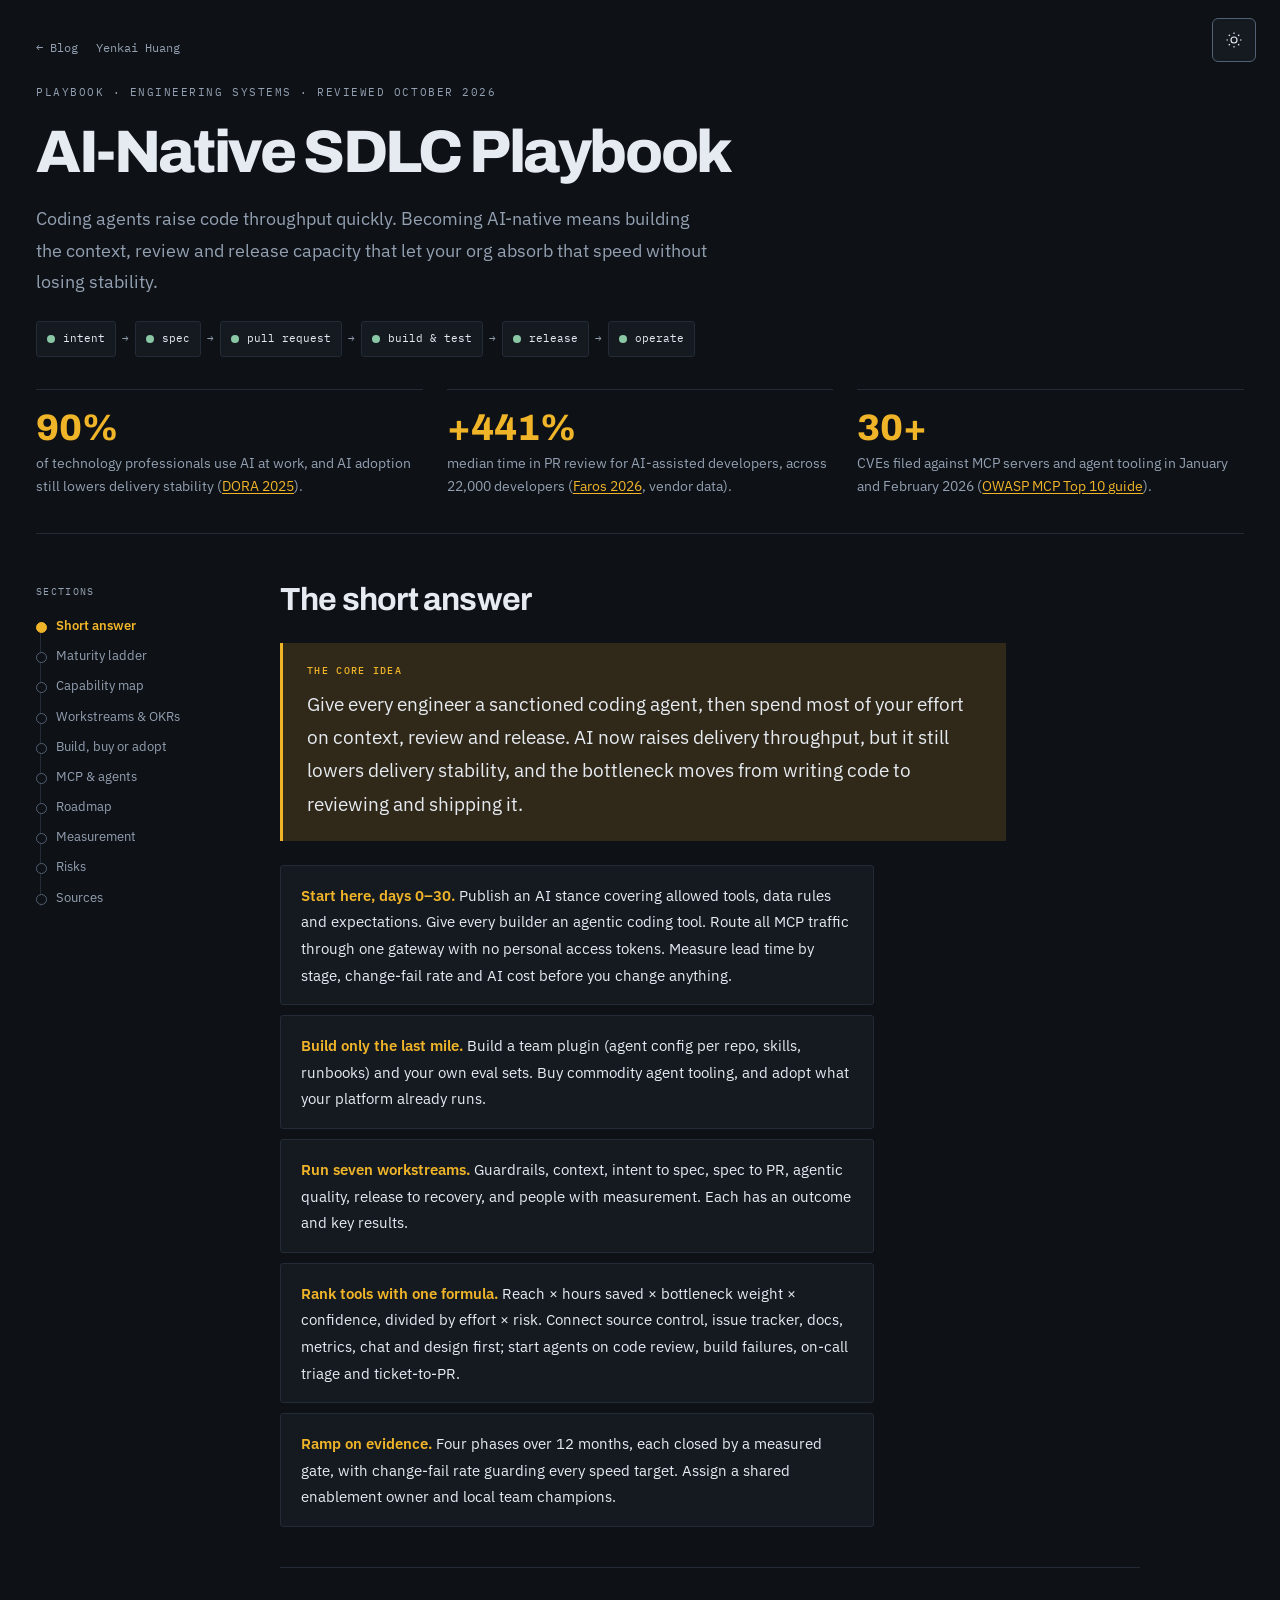
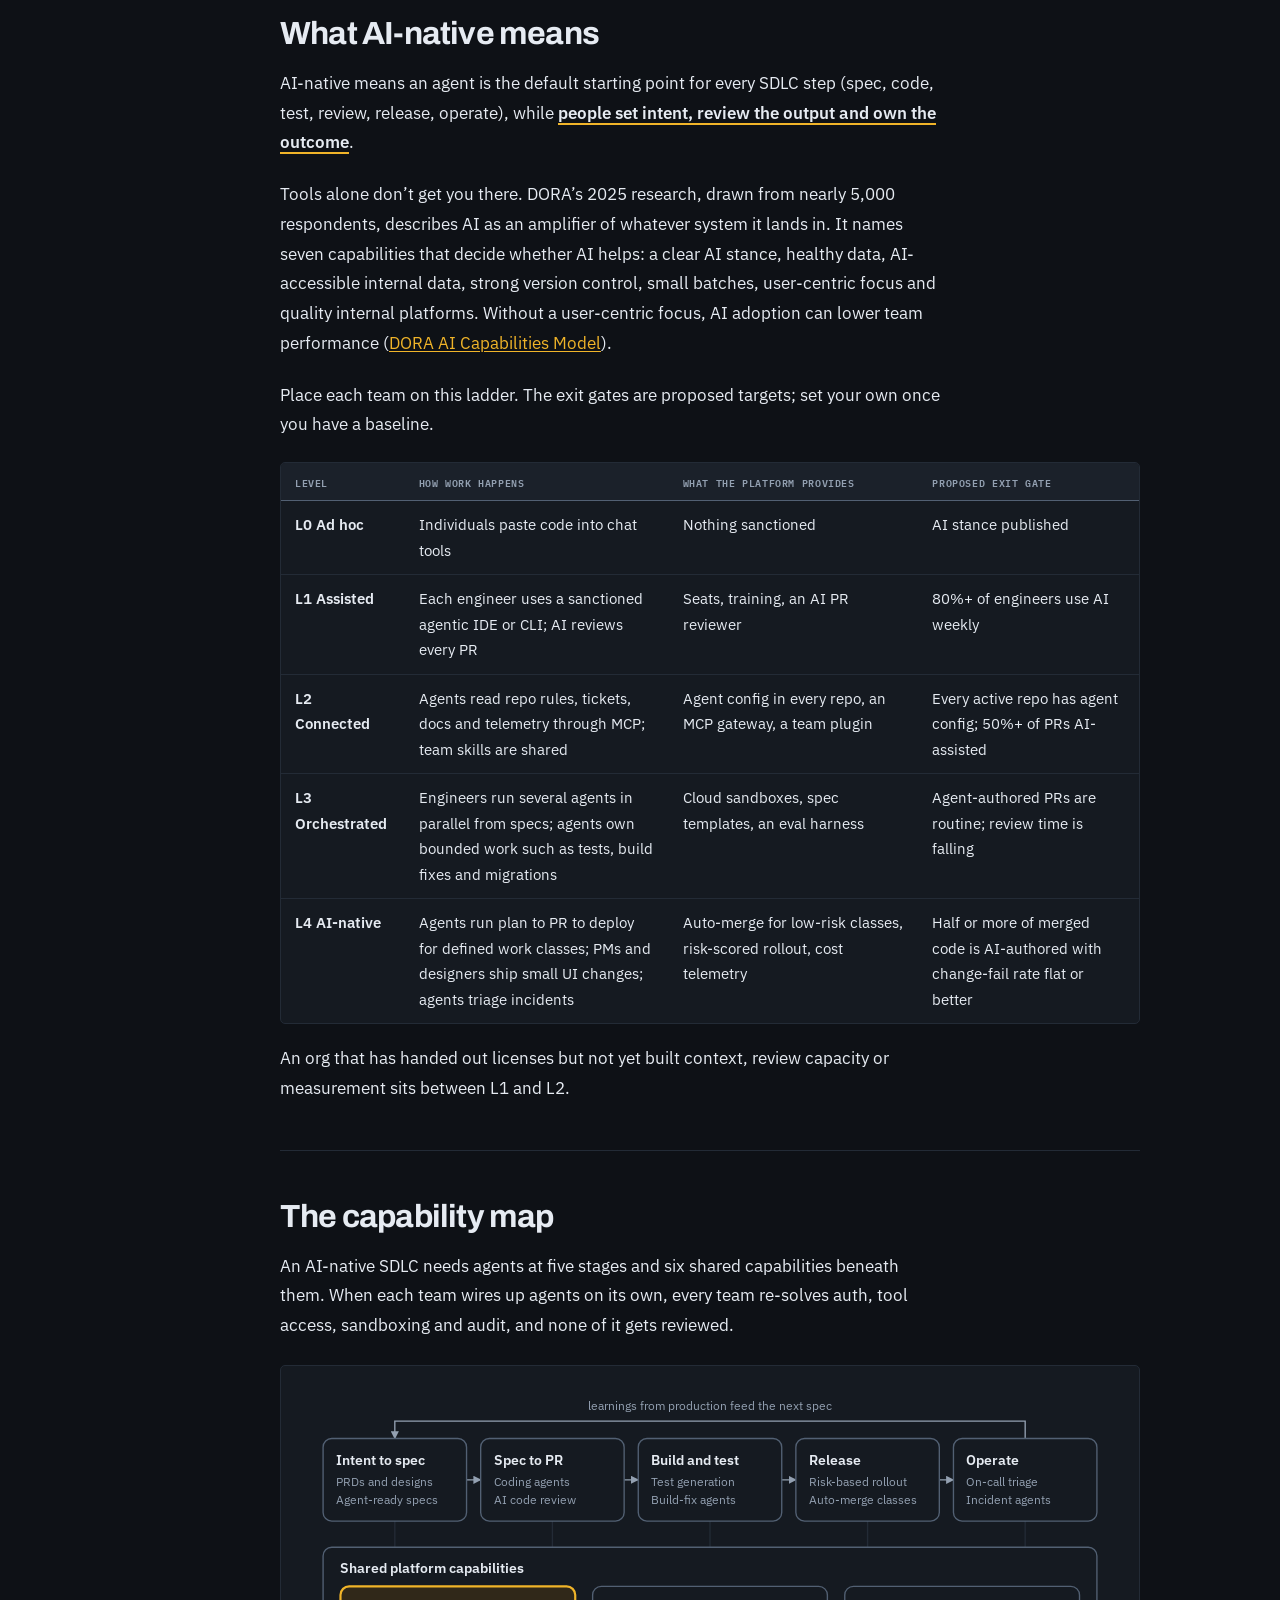
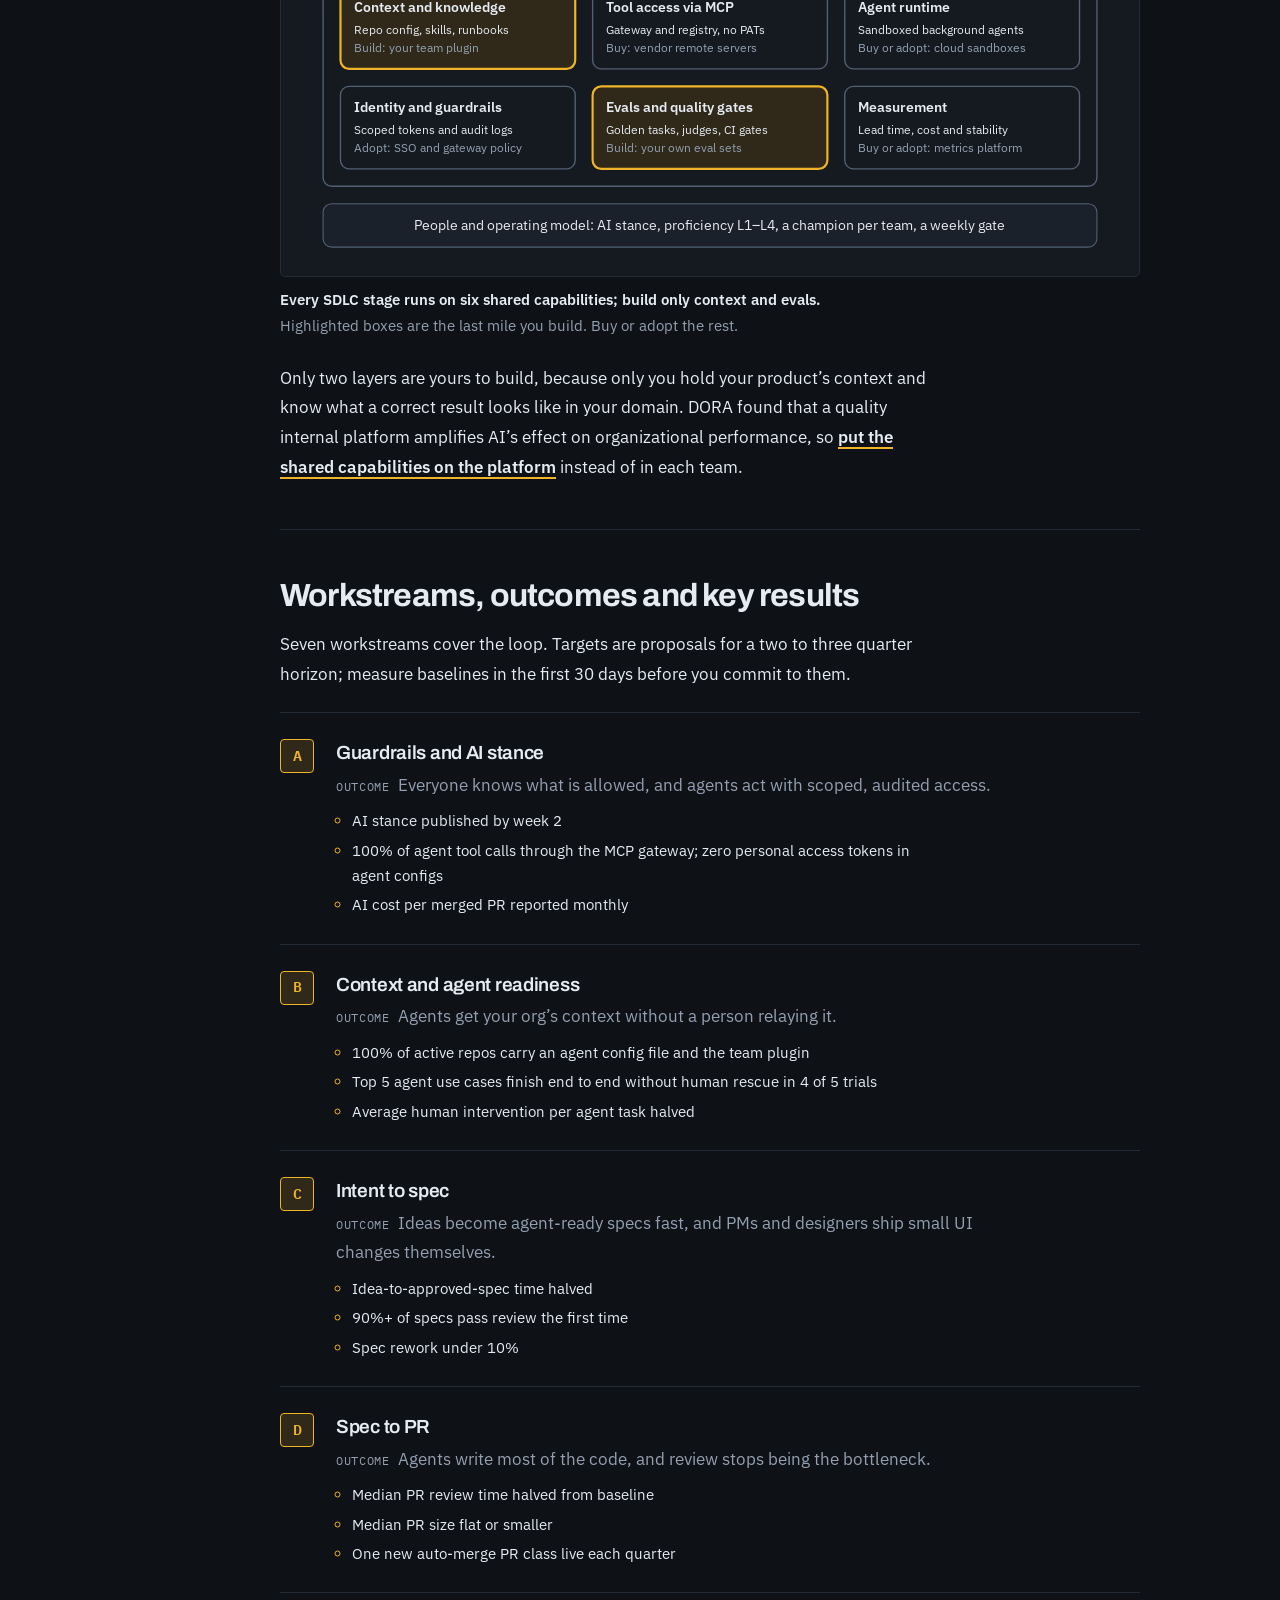
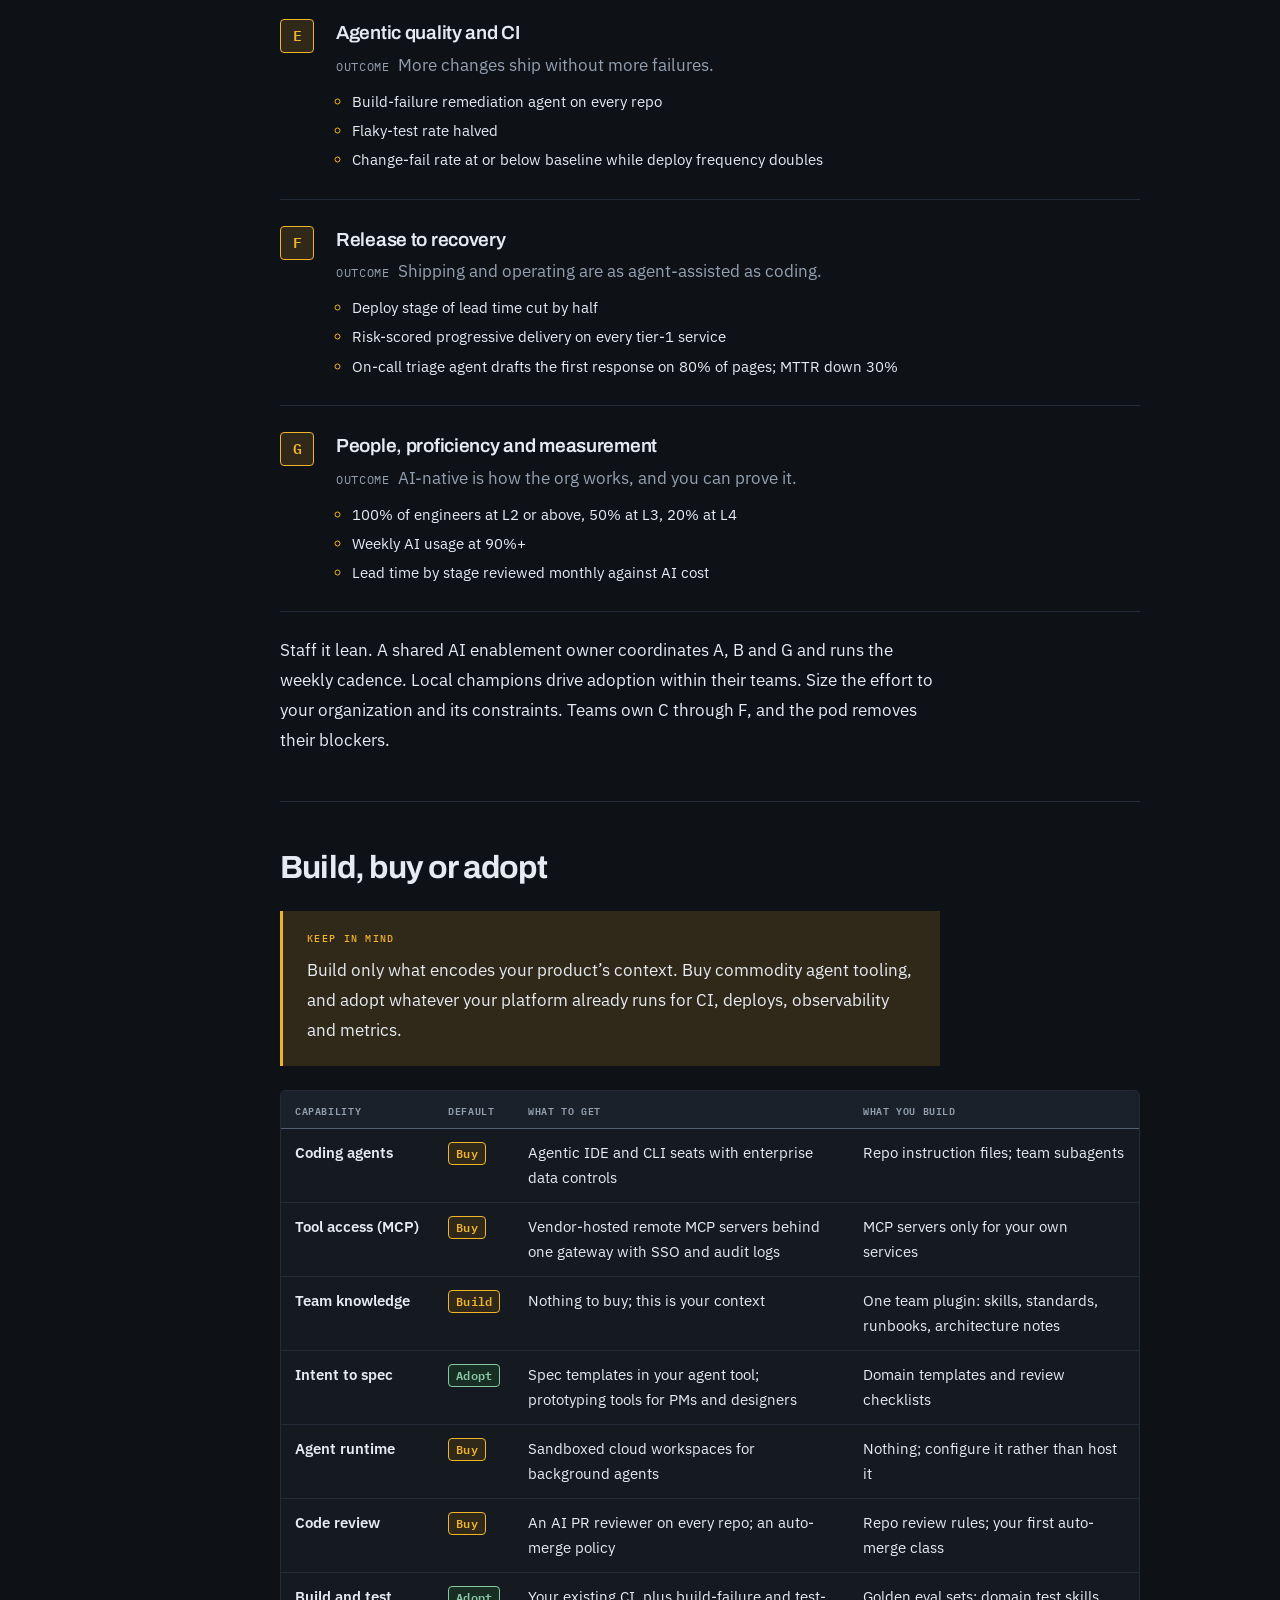
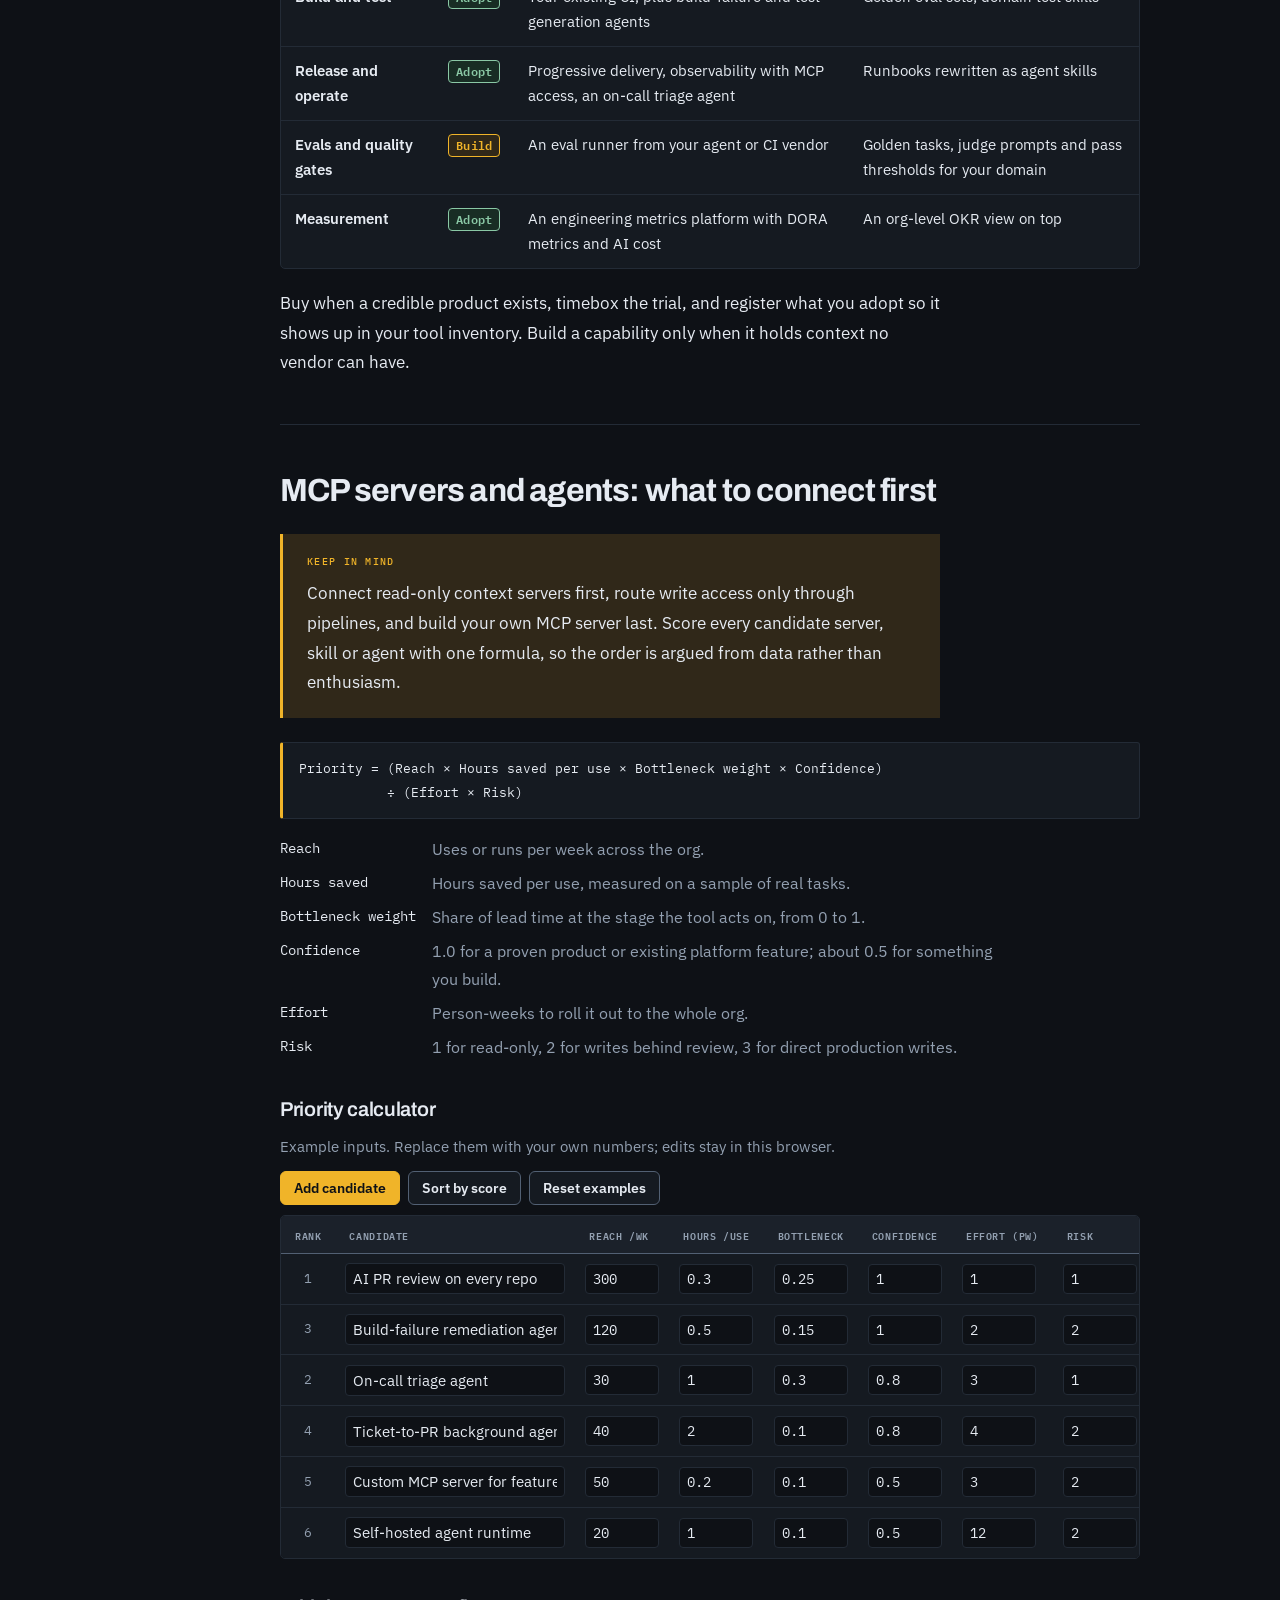
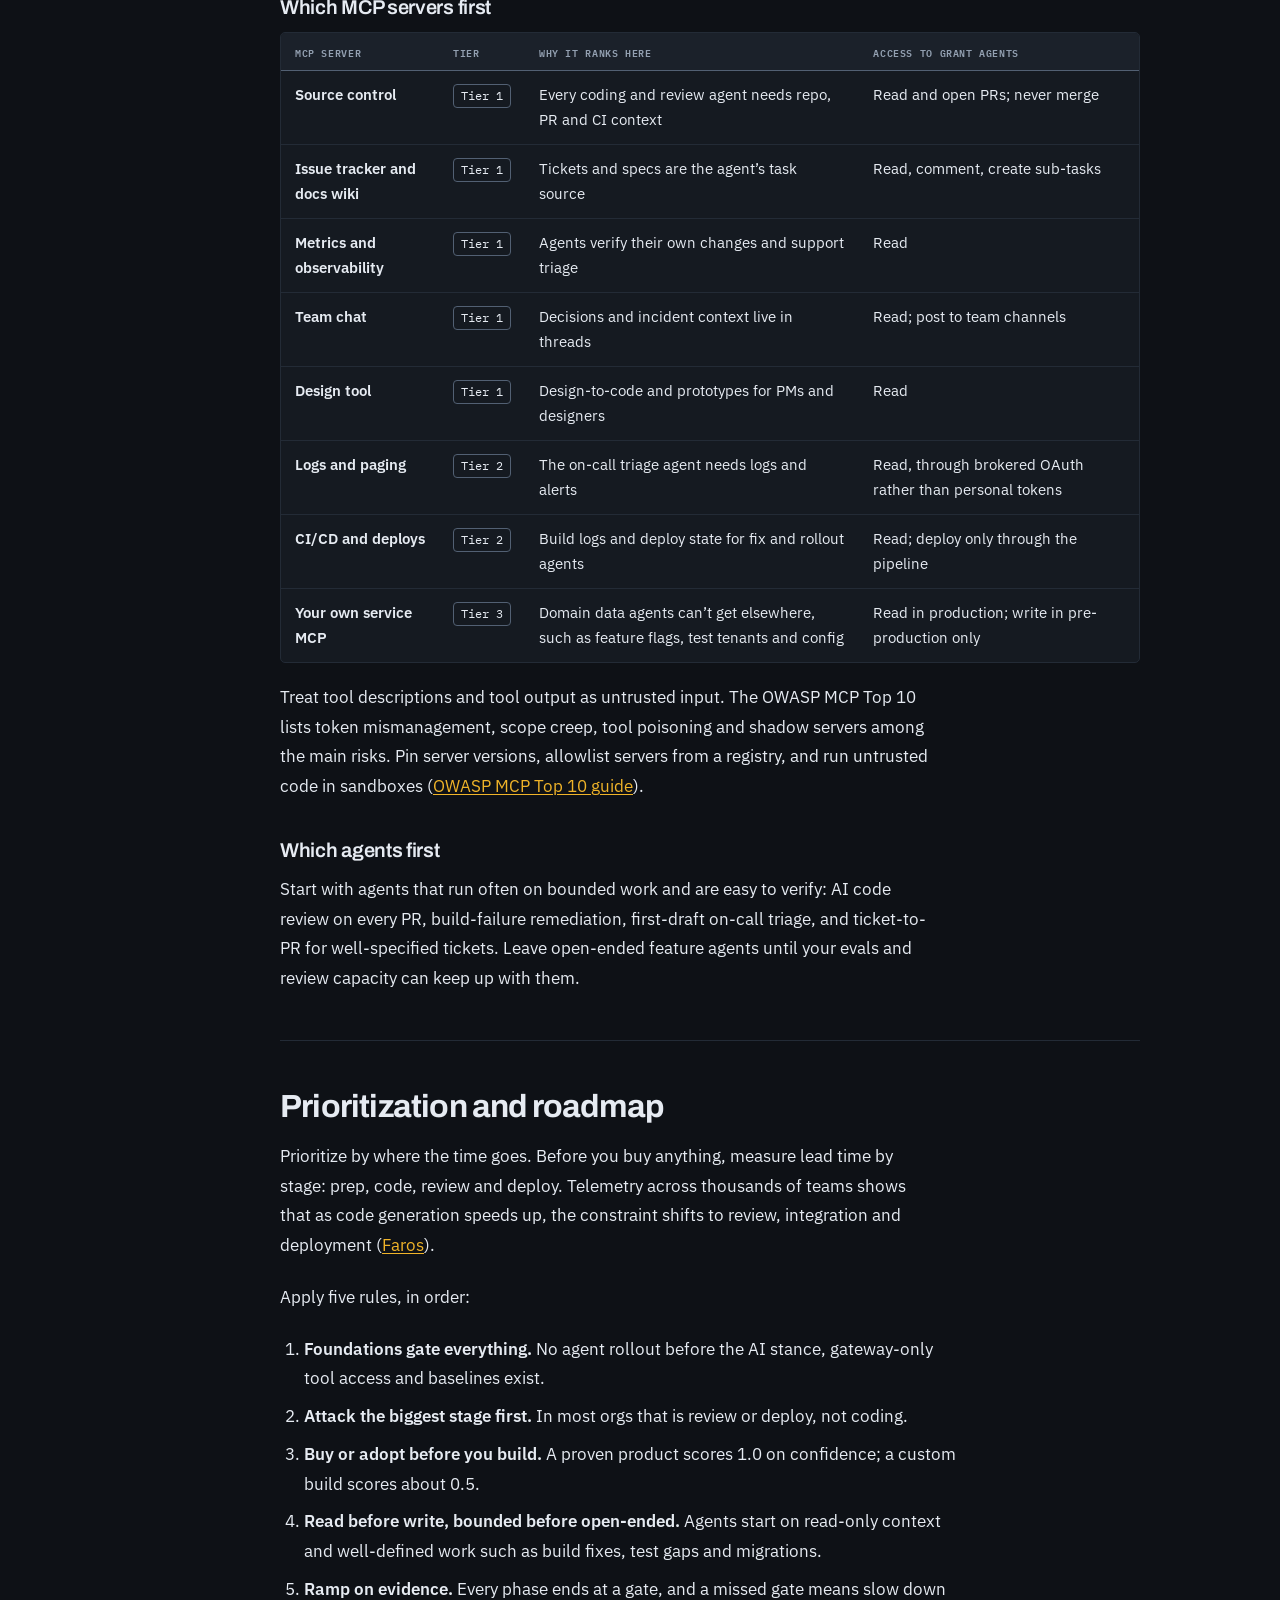
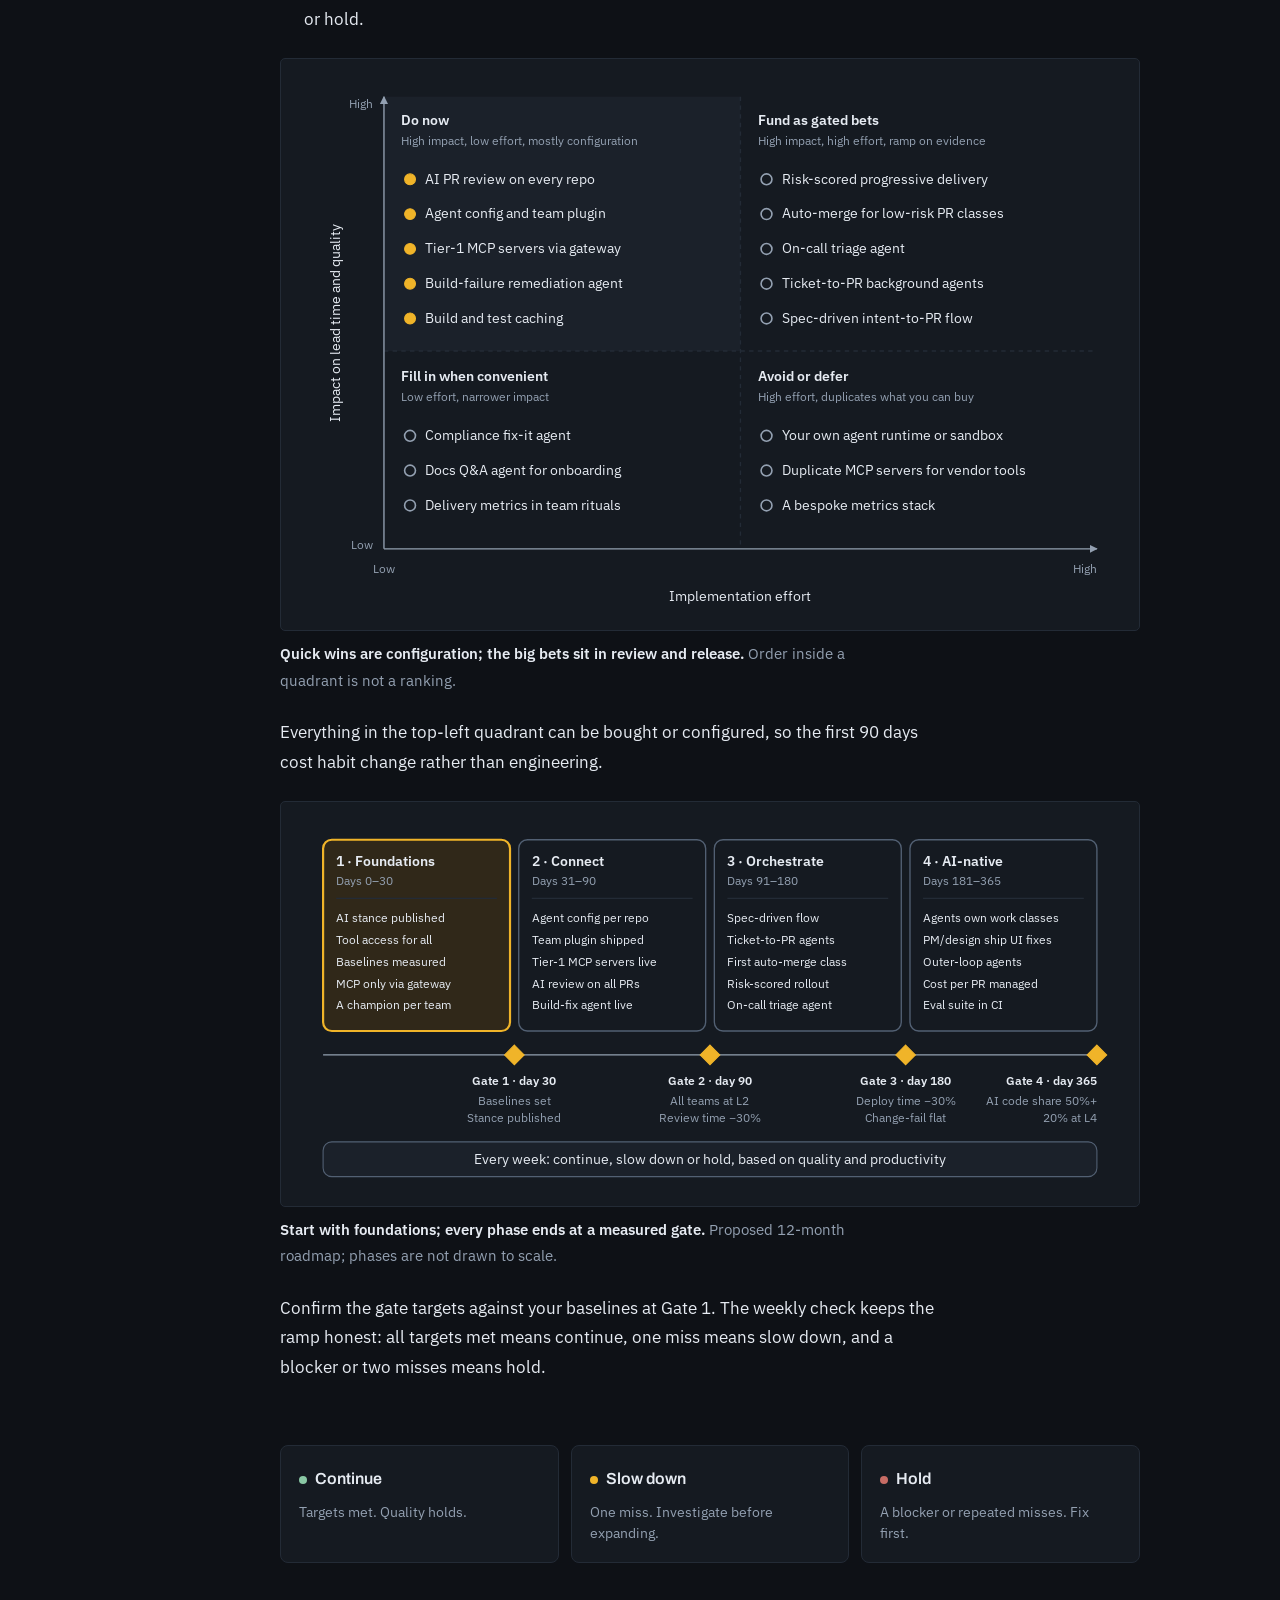
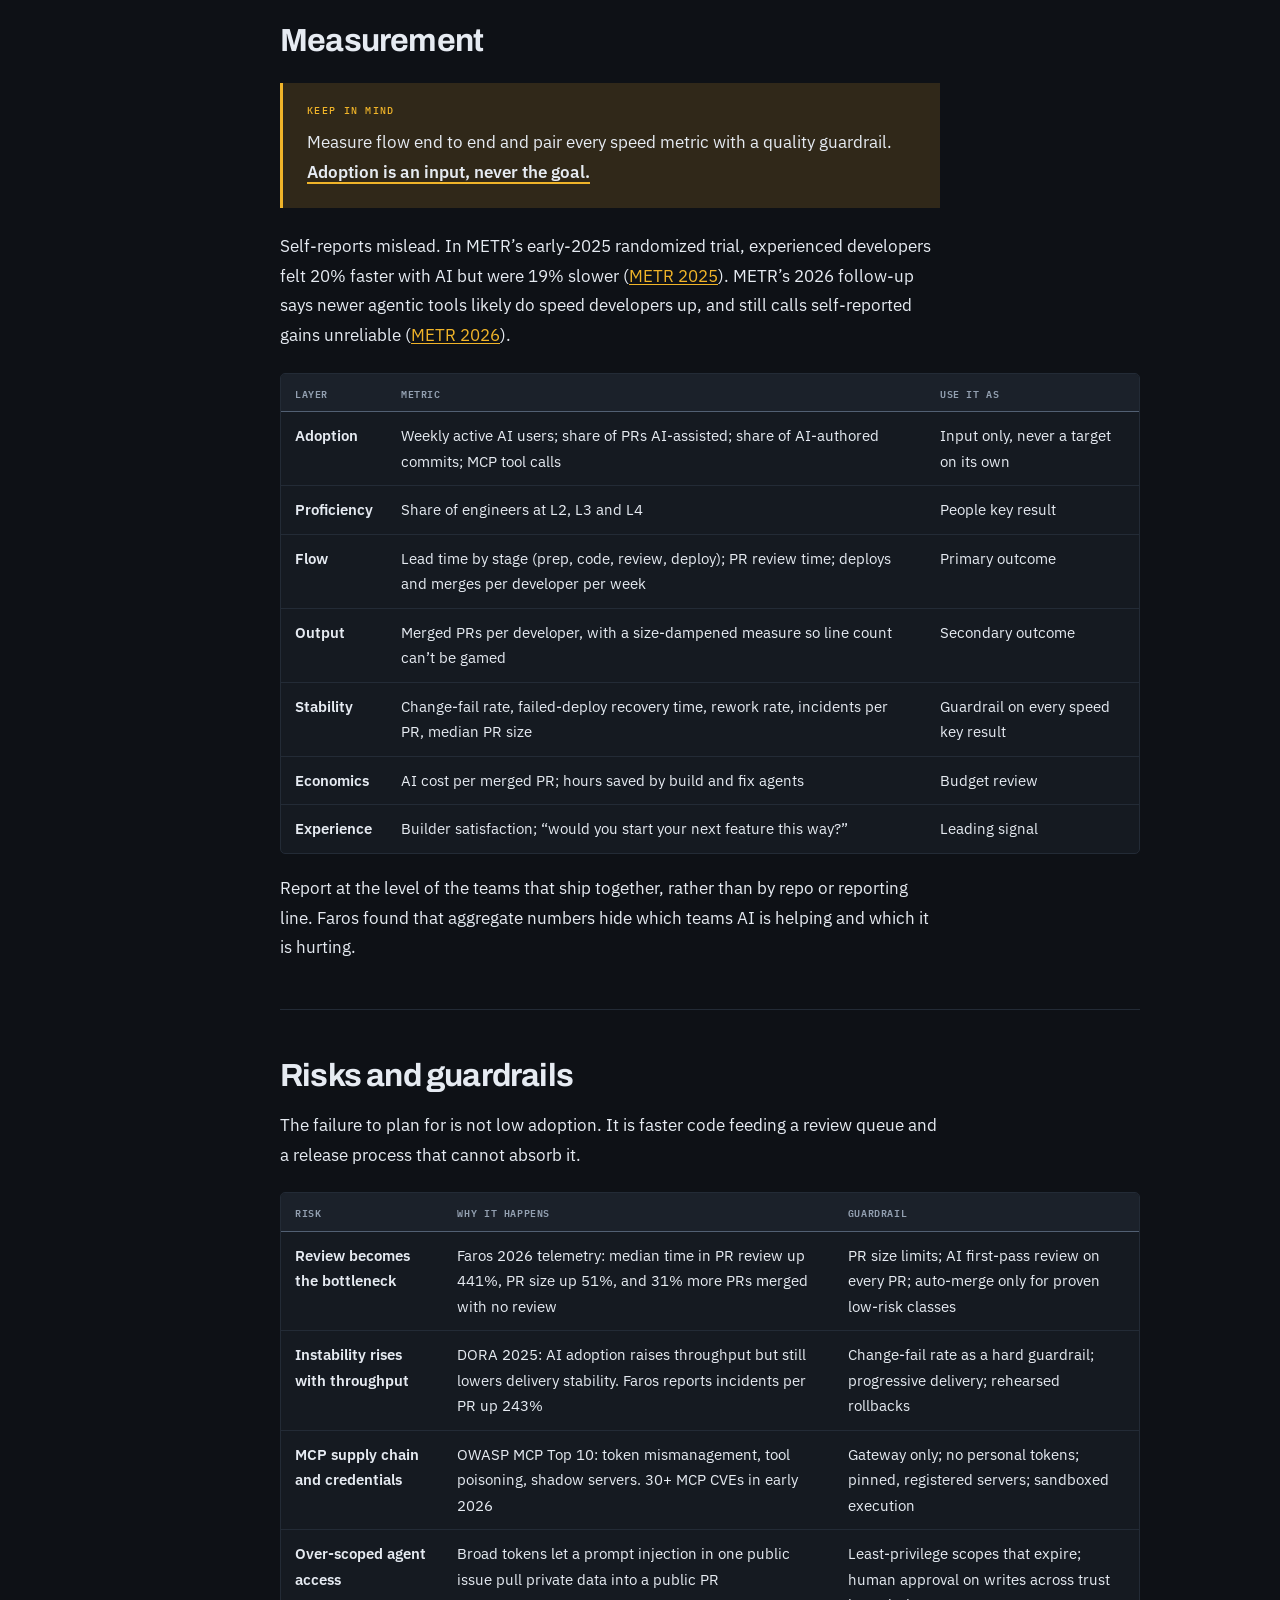
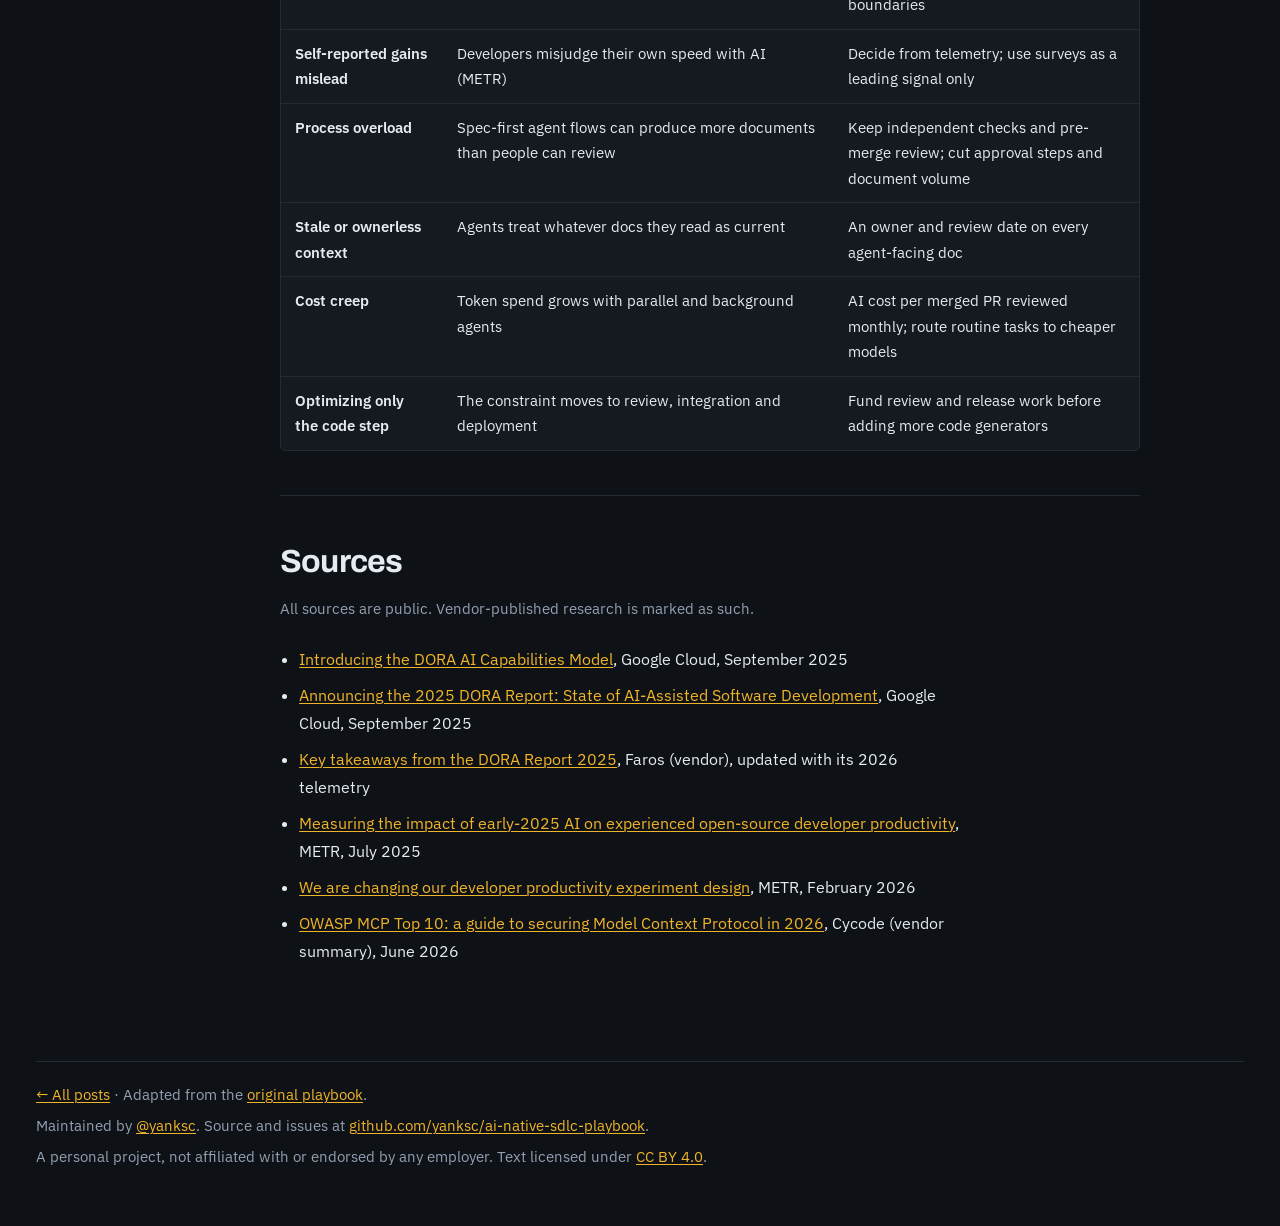
==== commit f3c8f4b7: "Align playbook with portfolio styling and emphasize key takeaways" ====
--- a/blog/ai-native-sdlc.html
+++ b/blog/ai-native-sdlc.html
@@ -9,7 +9,7 @@
 <meta name="description" content="A practical guide to an AI-native software delivery lifecycle: capabilities, workstreams, MCP and agents, and measured rollout gates.">
 <link rel="preconnect" href="https://fonts.googleapis.com">
 <link rel="preconnect" href="https://fonts.gstatic.com" crossorigin>
-<link rel="stylesheet" href="https://fonts.googleapis.com/css2?family=JetBrains+Mono:wght@400;600&family=Schibsted+Grotesk:wght@600;700&family=Source+Sans+3:ital,wght@0,400;0,600;1,400&display=swap">
+<link rel="stylesheet" href="https://fonts.googleapis.com/css2?family=Archivo:wght@700;800&family=IBM+Plex+Sans:wght@400;500;600&family=IBM+Plex+Mono:wght@400;500&display=swap">
 <style>
 /* Layout: a CI-run style rail of sections on the left, a 68ch reading column on the right; diagrams and tables scroll inside their own frames. */
 :root {
@@ -248,7 +248,7 @@
     <main>
       <section id="summary" aria-labelledby="h-summary">
         <h2 id="h-summary">The short answer</h2>
-        <p class="lead">Give every engineer a sanctioned coding agent, then spend most of your effort on context, review and release. AI now raises delivery throughput, but it still lowers delivery stability, and the bottleneck moves from writing code to reviewing and shipping it.</p>
+        <p class="lead reading-takeaway"><span class="takeaway-label">The core idea</span>Give every engineer a sanctioned coding agent, then spend most of your effort on context, review and release. AI now raises delivery throughput, but it still lowers delivery stability, and the bottleneck moves from writing code to reviewing and shipping it.</p>
         <ul class="key">
           <li><strong>Start here, days 0&ndash;30.</strong> Publish an AI stance covering allowed tools, data rules and expectations. Give every builder an agentic coding tool. Route all MCP traffic through one gateway with no personal access tokens. Measure lead time by stage, change-fail rate and AI cost before you change anything.</li>
           <li><strong>Build only the last mile.</strong> Build a team plugin (agent config per repo, skills, runbooks) and your own eval sets. Buy commodity agent tooling, and adopt what your platform already runs.</li>
@@ -260,7 +260,7 @@
 
       <section id="maturity" aria-labelledby="h-maturity">
         <h2 id="h-maturity">What AI-native means</h2>
-        <p>AI-native means an agent is the default starting point for every SDLC step (spec, code, test, review, release, operate), while people set intent, review the output and own the outcome.</p>
+        <p>AI-native means an agent is the default starting point for every SDLC step (spec, code, test, review, release, operate), while <strong class="scan-emphasis">people set intent, review the output and own the outcome</strong>.</p>
         <p>Tools alone don&rsquo;t get you there. DORA&rsquo;s 2025 research, drawn from nearly 5,000 respondents, describes AI as an amplifier of whatever system it lands in. It names seven capabilities that decide whether AI helps: a clear AI stance, healthy data, AI-accessible internal data, strong version control, small batches, user-centric focus and quality internal platforms. Without a user-centric focus, AI adoption can lower team performance (<a href="https://cloud.google.com/blog/products/ai-machine-learning/introducing-doras-inaugural-ai-capabilities-model" target="_blank" rel="noopener">DORA AI Capabilities Model</a>).</p>
         <p>Place each team on this ladder. The exit gates are proposed targets; set your own once you have a baseline.</p>
         <div class="scroll">
@@ -285,7 +285,7 @@
           <div class="frame"><svg viewBox="0 0 760 440" role="img" aria-labelledby="cap-title" class="diagram"><title id="cap-title">Five SDLC stages run on six shared capabilities; you build only context and evals</title><defs><marker id="cap-arrow" viewBox="0 0 10 10" refX="9" refY="5" markerWidth="6" markerHeight="6" orient="auto-start-reverse"><path d="M0 0L10 5L0 10z" class="arrowhead"/></marker></defs><text x="380" y="26" class="q" font-size="11.5" text-anchor="middle">learnings from production feed the next spec</text><g class="edge" fill="none"><path d="M156 90H169" marker-end="url(#cap-arrow)"/><path d="M301 90H314" marker-end="url(#cap-arrow)"/><path d="M446 90H459" marker-end="url(#cap-arrow)"/><path d="M591 90H604" marker-end="url(#cap-arrow)"/><path d="M670.0 52V36H90.0V52" marker-end="url(#cap-arrow)"/></g><g class="faint"><line x1="90.0" y1="128" x2="90.0" y2="152"/><line x1="235.0" y1="128" x2="235.0" y2="152"/><line x1="380.0" y1="128" x2="380.0" y2="152"/><line x1="525.0" y1="128" x2="525.0" y2="152"/><line x1="670.0" y1="128" x2="670.0" y2="152"/></g><rect x="24" y="52" width="132" height="76" rx="8" class="box"/><text x="36" y="76" class="t" font-size="13" font-weight="600">Intent to spec</text><text x="36" y="96" class="q" font-size="11">PRDs and designs</text><text x="36" y="112" class="q" font-size="11">Agent-ready specs</text><rect x="169" y="52" width="132" height="76" rx="8" class="box"/><text x="181" y="76" class="t" font-size="13" font-weight="600">Spec to PR</text><text x="181" y="96" class="q" font-size="11">Coding agents</text><text x="181" y="112" class="q" font-size="11">AI code review</text><rect x="314" y="52" width="132" height="76" rx="8" class="box"/><text x="326" y="76" class="t" font-size="13" font-weight="600">Build and test</text><text x="326" y="96" class="q" font-size="11">Test generation</text><text x="326" y="112" class="q" font-size="11">Build-fix agents</text><rect x="459" y="52" width="132" height="76" rx="8" class="box"/><text x="471" y="76" class="t" font-size="13" font-weight="600">Release</text><text x="471" y="96" class="q" font-size="11">Risk-based rollout</text><text x="471" y="112" class="q" font-size="11">Auto-merge classes</text><rect x="604" y="52" width="132" height="76" rx="8" class="box"/><text x="616" y="76" class="t" font-size="13" font-weight="600">Operate</text><text x="616" y="96" class="q" font-size="11">On-call triage</text><text x="616" y="112" class="q" font-size="11">Incident agents</text><rect x="24" y="152" width="712" height="220" rx="8" class="box"/><text x="40" y="176" class="t" font-size="13" font-weight="600">Shared platform capabilities</text><rect x="40" y="188" width="216" height="76" rx="8" class="hot"/><text x="52" y="212" class="t" font-size="13" font-weight="600">Context and knowledge</text><text x="52" y="232" class="t" font-size="11.5">Repo config, skills, runbooks</text><text x="52" y="248" class="q" font-size="11.5">Build: your team plugin</text><rect x="272" y="188" width="216" height="76" rx="8" class="box"/><text x="284" y="212" class="t" font-size="13" font-weight="600">Tool access via MCP</text><text x="284" y="232" class="t" font-size="11.5">Gateway and registry, no PATs</text><text x="284" y="248" class="q" font-size="11.5">Buy: vendor remote servers</text><rect x="504" y="188" width="216" height="76" rx="8" class="box"/><text x="516" y="212" class="t" font-size="13" font-weight="600">Agent runtime</text><text x="516" y="232" class="t" font-size="11.5">Sandboxed background agents</text><text x="516" y="248" class="q" font-size="11.5">Buy or adopt: cloud sandboxes</text><rect x="40" y="280" width="216" height="76" rx="8" class="box"/><text x="52" y="304" class="t" font-size="13" font-weight="600">Identity and guardrails</text><text x="52" y="324" class="t" font-size="11.5">Scoped tokens and audit logs</text><text x="52" y="340" class="q" font-size="11.5">Adopt: SSO and gateway policy</text><rect x="272" y="280" width="216" height="76" rx="8" class="hot"/><text x="284" y="304" class="t" font-size="13" font-weight="600">Evals and quality gates</text><text x="284" y="324" class="t" font-size="11.5">Golden tasks, judges, CI gates</text><text x="284" y="340" class="q" font-size="11.5">Build: your own eval sets</text><rect x="504" y="280" width="216" height="76" rx="8" class="box"/><text x="516" y="304" class="t" font-size="13" font-weight="600">Measurement</text><text x="516" y="324" class="t" font-size="11.5">Lead time, cost and stability</text><text x="516" y="340" class="q" font-size="11.5">Buy or adopt: metrics platform</text><rect x="24" y="388" width="712" height="40" rx="8" class="band"/><text x="380" y="412" class="t" font-size="12.5" text-anchor="middle">People and operating model: AI stance, proficiency L1&#8211;L4, a champion per team, a weekly gate</text></svg></div>
           <figcaption><strong>Every SDLC stage runs on six shared capabilities; build only context and evals.</strong> Highlighted boxes are the last mile you build. Buy or adopt the rest.</figcaption>
         </figure>
-        <p>Only two layers are yours to build, because only you hold your product&rsquo;s context and know what a correct result looks like in your domain. DORA found that a quality internal platform amplifies AI&rsquo;s effect on organizational performance, so put the shared capabilities on the platform instead of in each team.</p>
+        <p>Only two layers are yours to build, because only you hold your product&rsquo;s context and know what a correct result looks like in your domain. DORA found that a quality internal platform amplifies AI&rsquo;s effect on organizational performance, so <strong class="scan-emphasis">put the shared capabilities on the platform</strong> instead of in each team.</p>
       </section>
 
       <section id="workstreams" aria-labelledby="h-workstreams">
@@ -305,7 +305,7 @@
 
       <section id="build-buy" aria-labelledby="h-build-buy">
         <h2 id="h-build-buy">Build, buy or adopt</h2>
-        <p>Build only what encodes your product&rsquo;s context. Buy commodity agent tooling, and adopt whatever your platform already runs for CI, deploys, observability and metrics.</p>
+        <p class="reading-takeaway"><span class="takeaway-label">Keep in mind</span>Build only what encodes your product&rsquo;s context. Buy commodity agent tooling, and adopt whatever your platform already runs for CI, deploys, observability and metrics.</p>
         <div class="scroll">
           <table>
             <thead><tr><th>Capability</th><th>Default</th><th>What to get</th><th>What you build</th></tr></thead>
@@ -328,7 +328,7 @@
 
       <section id="mcp" aria-labelledby="h-mcp">
         <h2 id="h-mcp">MCP servers and agents: what to connect first</h2>
-        <p>Connect read-only context servers first, route write access only through pipelines, and build your own MCP server last. Score every candidate server, skill or agent with one formula, so the order is argued from data rather than enthusiasm.</p>
+        <p class="reading-takeaway"><span class="takeaway-label">Keep in mind</span>Connect read-only context servers first, route write access only through pipelines, and build your own MCP server last. Score every candidate server, skill or agent with one formula, so the order is argued from data rather than enthusiasm.</p>
         <pre class="formula" aria-label="Priority formula">Priority = (Reach &times; Hours saved per use &times; Bottleneck weight &times; Confidence)
            &divide; (Effort &times; Risk)</pre>
         <dl class="defs">
@@ -407,7 +407,7 @@
 <div class="decision-gates" aria-label="Rollout decisions"><div><span class="decision-dot go"></span><strong>Continue</strong><p>Targets met. Quality holds.</p></div><div><span class="decision-dot slow"></span><strong>Slow down</strong><p>One miss. Investigate before expanding.</p></div><div><span class="decision-dot hold"></span><strong>Hold</strong><p>A blocker or repeated misses. Fix first.</p></div></div>
       <section id="measurement" aria-labelledby="h-measurement">
         <h2 id="h-measurement">Measurement</h2>
-        <p>Measure flow end to end and pair every speed metric with a quality guardrail. Adoption is an input, never the goal.</p>
+        <p class="reading-takeaway"><span class="takeaway-label">Keep in mind</span>Measure flow end to end and pair every speed metric with a quality guardrail. <strong class="scan-emphasis">Adoption is an input, never the goal.</strong></p>
         <p>Self-reports mislead. In METR&rsquo;s early-2025 randomized trial, experienced developers felt 20% faster with AI but were 19% slower (<a href="https://metr.org/blog/2025-07-10-early-2025-ai-experienced-os-dev-study/" target="_blank" rel="noopener">METR 2025</a>). METR&rsquo;s 2026 follow-up says newer agentic tools likely do speed developers up, and still calls self-reported gains unreliable (<a href="https://metr.org/blog/2026-02-24-uplift-update/" target="_blank" rel="noopener">METR 2026</a>).</p>
         <div class="scroll">
           <table>
--- a/blog/playbook-shell.css
+++ b/blog/playbook-shell.css
@@ -14,3 +14,60 @@
 .decision-dot{display:inline-block;width:8px;height:8px;border-radius:50%;margin-right:8px}
 .decision-dot.go{background:var(--good)}.decision-dot.slow{background:var(--amber)}.decision-dot.hold{background:#c76c65}
 @media(max-width:600px){.theme-toggle{top:12px;right:16px}.decision-gates{grid-template-columns:1fr}.portfolio-return{margin-bottom:24px}}
+
+/* Portfolio palette and type; shared with the landing page. */
+:root,:root[data-theme="dark"],:root:not([data-theme="light"]){
+ --bg:#0e1116;--surface:#151a21;--ink:#e6ebf2;--muted:#93a0b1;
+ --rule:#232b36;--line-strong:#526073;--tint:#1b212a;
+ --accent:#f0b429;--accent-soft:#302819;--on-accent:#0e1116;
+ --amber:#f0b429;--amber-soft:#302819;--good:#8ac8a5;--good-soft:#182d24;
+ --font-display:'Archivo',Helvetica,Arial,sans-serif;
+ --font-body:'IBM Plex Sans',-apple-system,BlinkMacSystemFont,'Segoe UI',sans-serif;
+ --font-mono:'IBM Plex Mono',ui-monospace,monospace;color-scheme:dark;
+}
+:root[data-theme="light"]{
+ --bg:#faf9f6;--surface:#fff;--ink:#202832;--muted:#526071;
+ --rule:#dedbd3;--line-strong:#a6afa9;--tint:#f0eee8;
+ --accent:#946000;--accent-soft:#f7efd9;--on-accent:#faf9f6;
+ --amber:#946000;--amber-soft:#f7efd9;--good:#34704f;--good-soft:#eaf4ed;color-scheme:light;
+}
+body{-webkit-font-smoothing:antialiased;line-height:1.75}
+.page{max-width:1240px;padding-top:40px}
+.hero{gap:20px;padding-bottom:36px}
+h1{font-weight:800;letter-spacing:-.04em;max-width:22ch}
+h2{font-size:clamp(1.6rem,3vw,2rem);letter-spacing:-.025em}
+h3{letter-spacing:-.015em}
+.dek{color:var(--muted);font-size:1.15rem;line-height:1.7;max-width:62ch}
+.eyebrow{font-size:.68rem;letter-spacing:.14em}
+.run li{font-size:.7rem;border-radius:3px;padding:7px 10px}
+.facts{gap:24px}
+.facts div{border-top:1px solid var(--rule);padding-top:18px}
+.facts dt{color:var(--accent);font-size:2.3rem;font-weight:800}
+.facts dd{line-height:1.65;font-size:.85rem}
+main p,main li{max-width:66ch}
+main p{margin-bottom:22px}
+main section{padding-top:48px;padding-bottom:16px}
+.toc a{font-size:.84rem;line-height:1.5}
+.toc li:has(a[aria-current="true"])::before{background:var(--accent);border-color:var(--accent)}
+.toc a[aria-current="true"]{color:var(--accent)}
+.toc p{font-size:.65rem;letter-spacing:.13em}
+.reading-takeaway{border-left:3px solid var(--accent);background:var(--accent-soft);padding:20px 24px;margin:24px 0;color:var(--ink);max-width:66ch}
+.reading-takeaway strong{color:var(--ink);font-weight:600}
+.takeaway-label{display:block;font:500 .63rem/1.5 var(--font-mono);text-transform:uppercase;letter-spacing:.13em;color:var(--accent);margin-bottom:10px}
+.key{list-style:none;padding:0;gap:10px;margin-top:24px}
+.key>li{padding:16px 20px;border:1px solid var(--rule);background:var(--surface);border-radius:3px;font-size:.95rem;line-height:1.75}
+.key>li>strong:first-child{color:var(--accent)}
+.ws-id{border-color:var(--accent);color:var(--accent);background:var(--accent-soft);border-radius:4px}
+.ws>li{padding:26px 0}
+.ws p{color:var(--muted)}
+.krs{font-size:.93rem;line-height:1.7}
+.krs li::marker{color:var(--accent)}
+main strong{font-weight:600}
+.scan-emphasis{color:var(--ink);font-weight:600;text-decoration:underline;text-decoration-color:var(--accent);text-decoration-thickness:2px;text-underline-offset:4px}
+.frame,.scroll{border-radius:5px}
+th{background:var(--tint);font-size:.64rem;line-height:1.5}
+td{line-height:1.7}
+.diagram .hot{stroke:var(--accent);fill:var(--accent-soft)}
+.formula{font-size:.82rem;line-height:1.8;border-radius:3px}
+@media(min-width:1000px){.layout{grid-template-columns:180px minmax(0,1fr);gap:64px}.toc{padding-top:48px}.toc a{padding:5px 0}}
+@media(max-width:600px){.page{padding-top:26px}.reading-takeaway{padding:18px}.facts{gap:18px}.key>li{padding:15px}.dek{font-size:1.05rem}.facts dt{font-size:2rem}}
